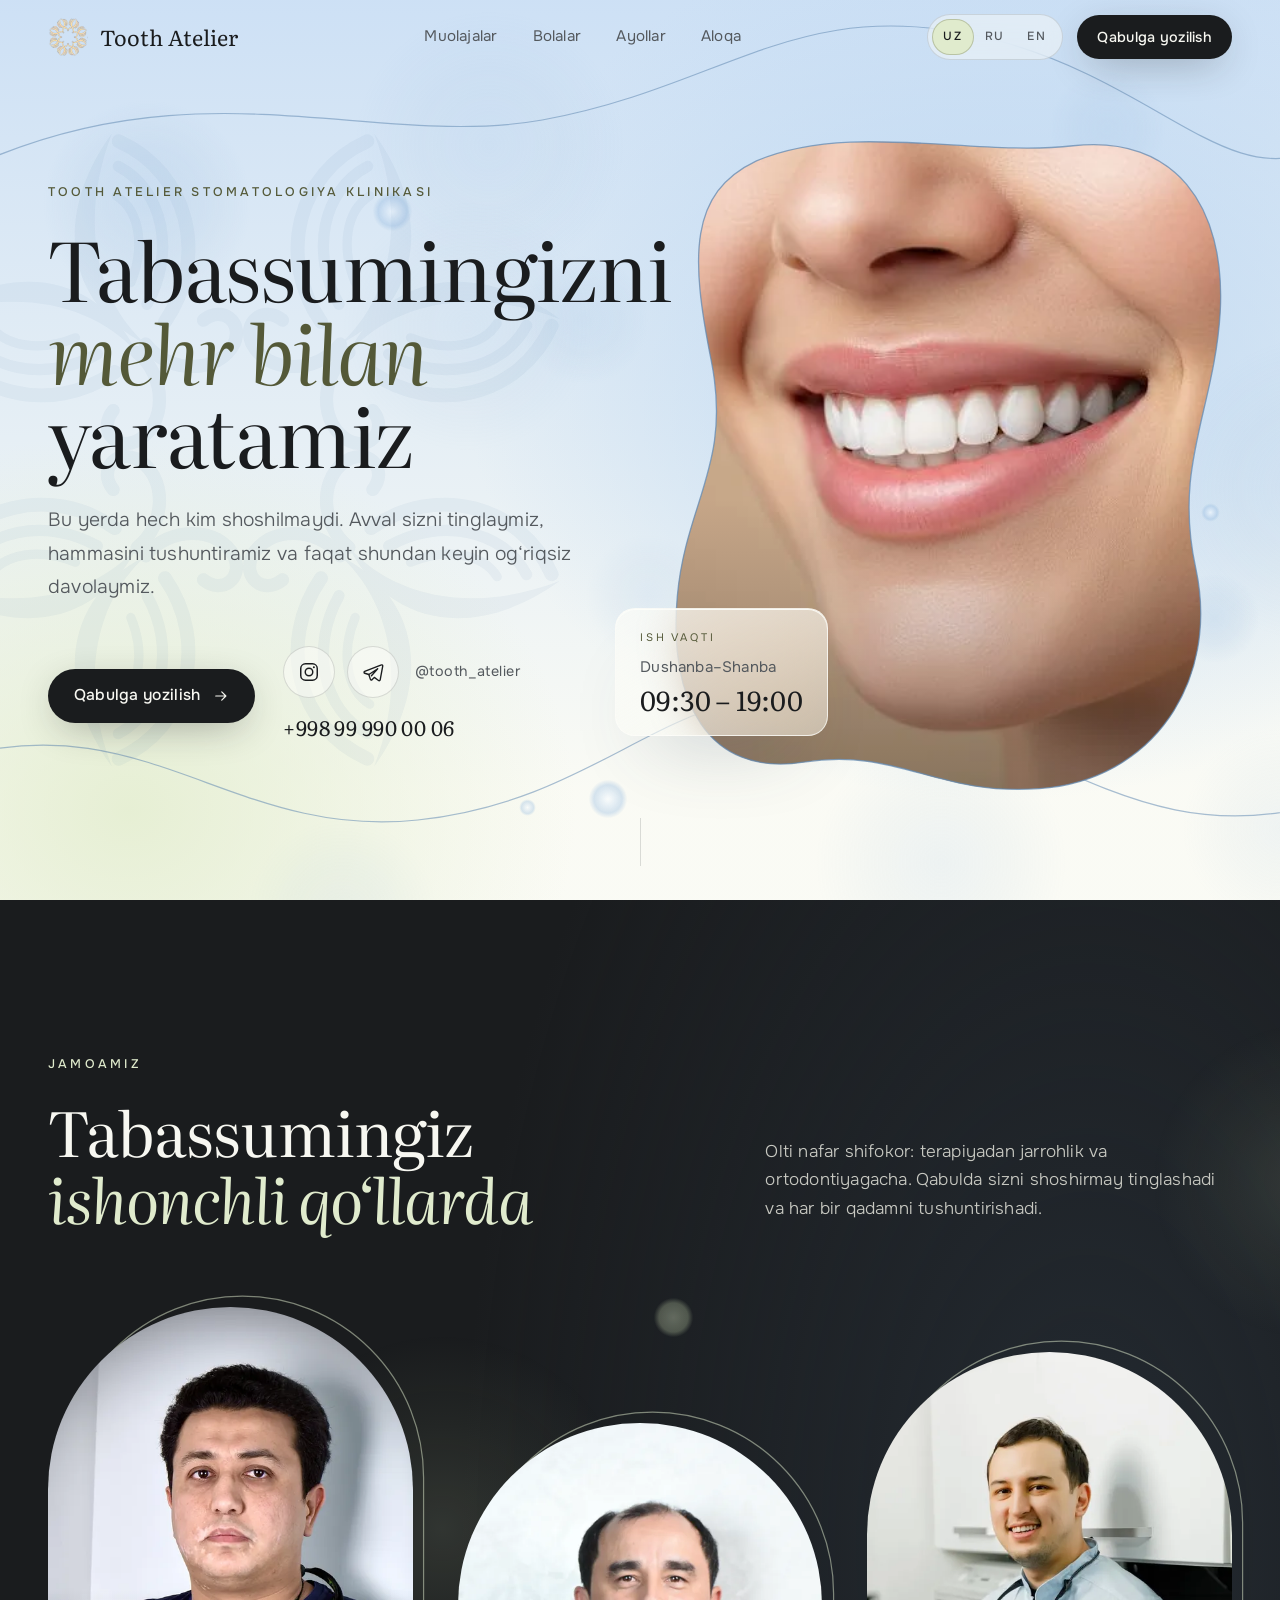
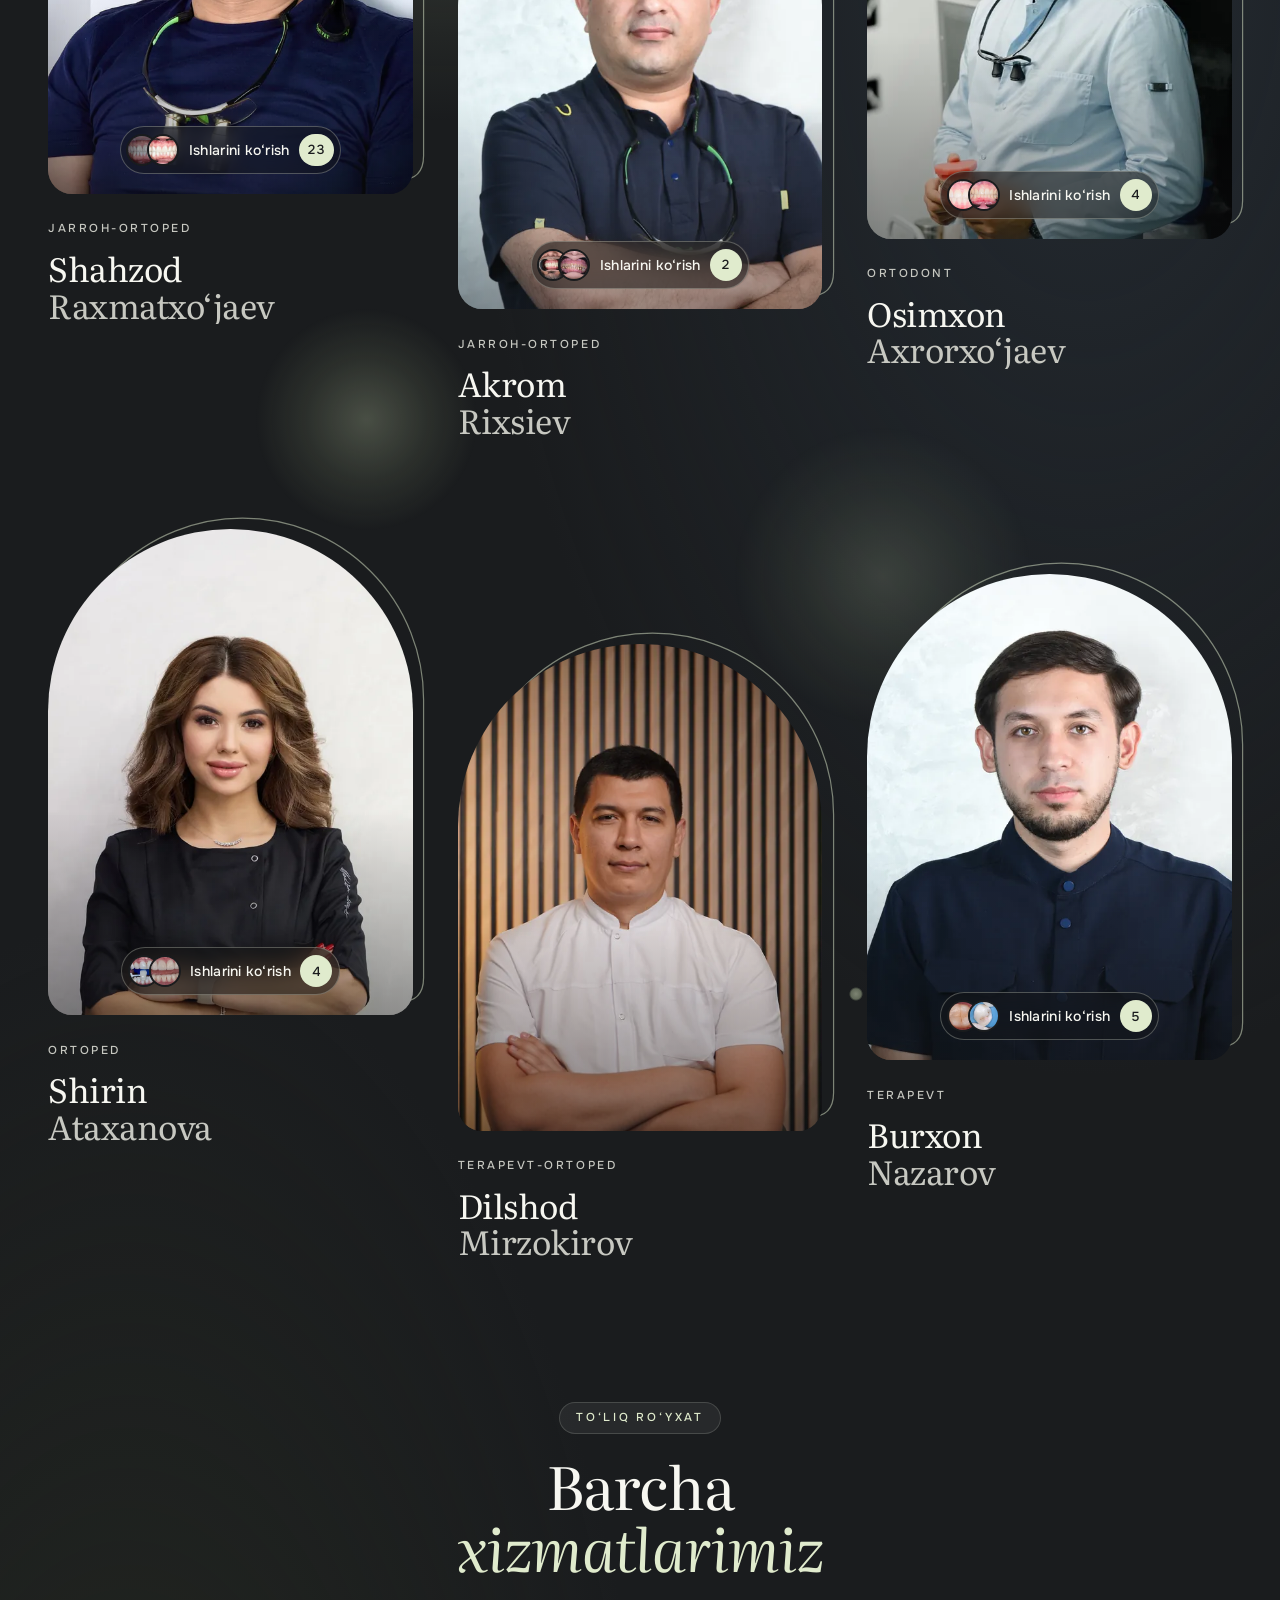
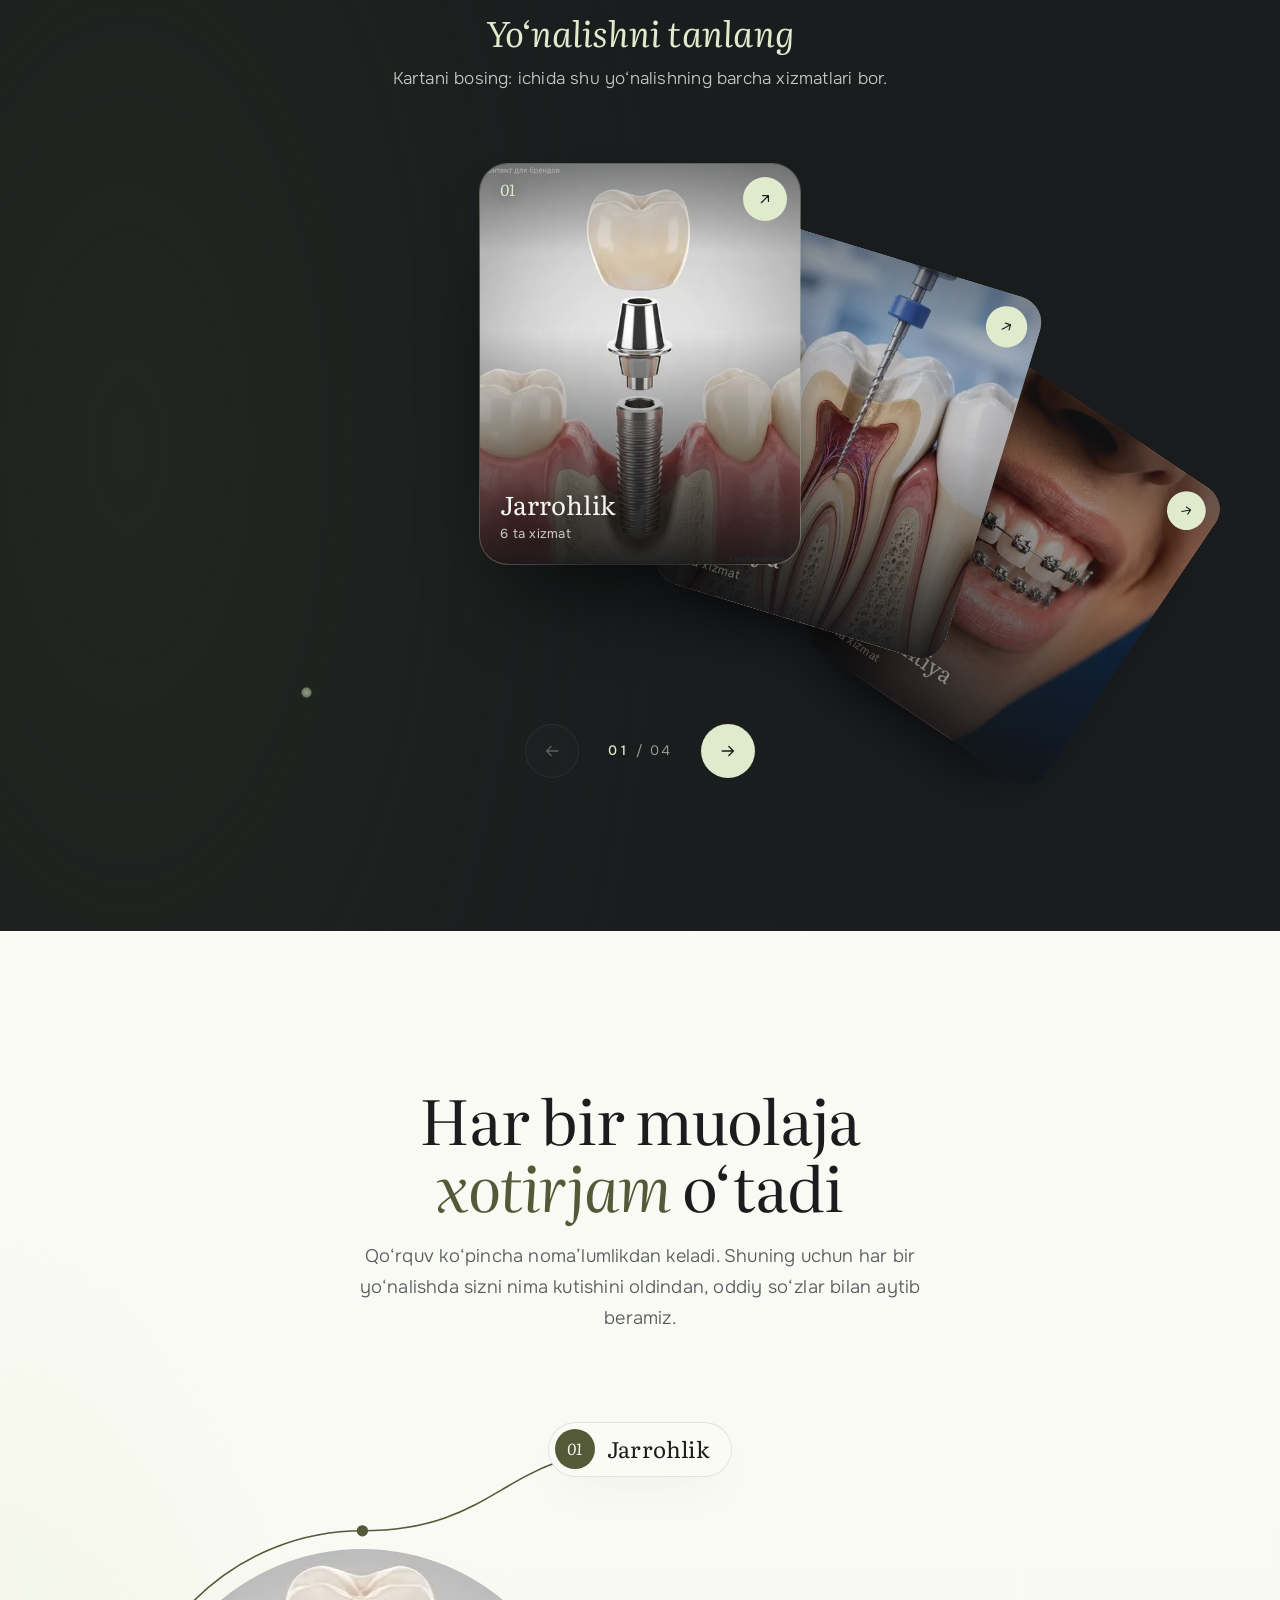
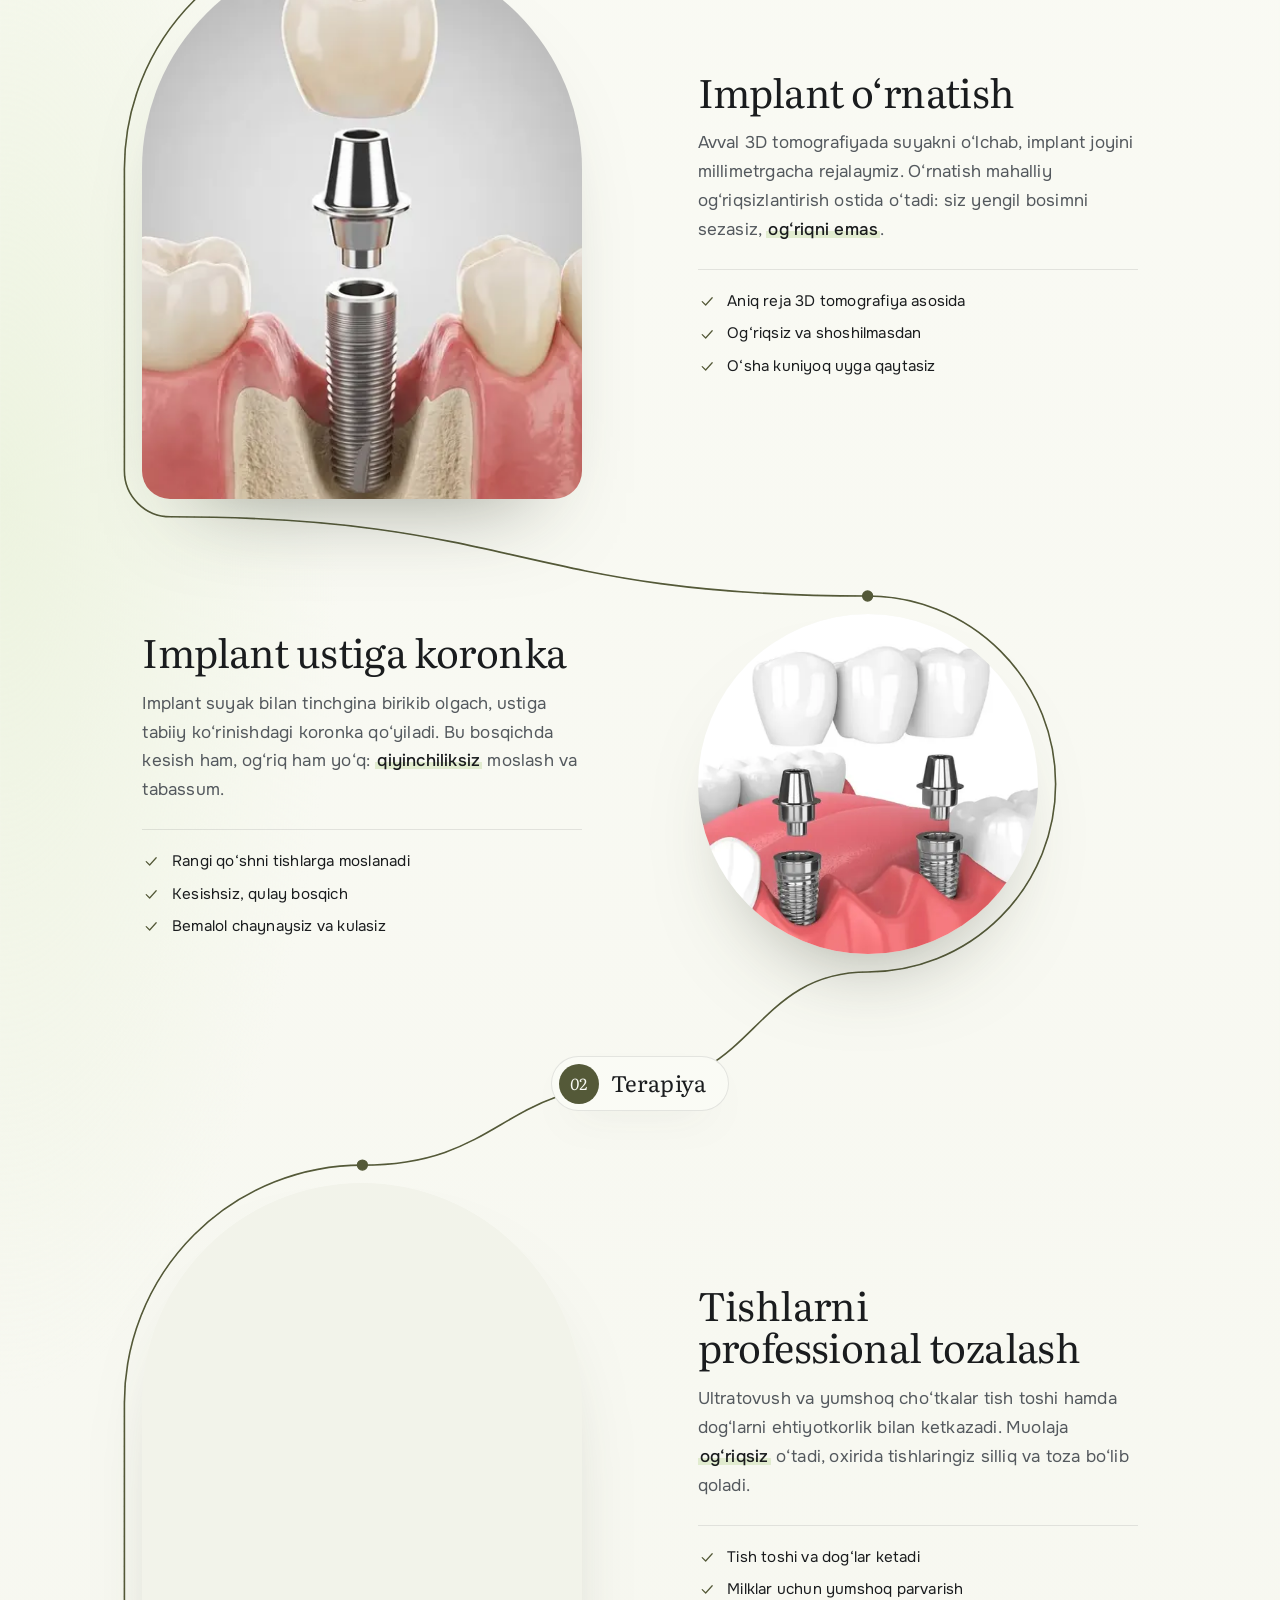
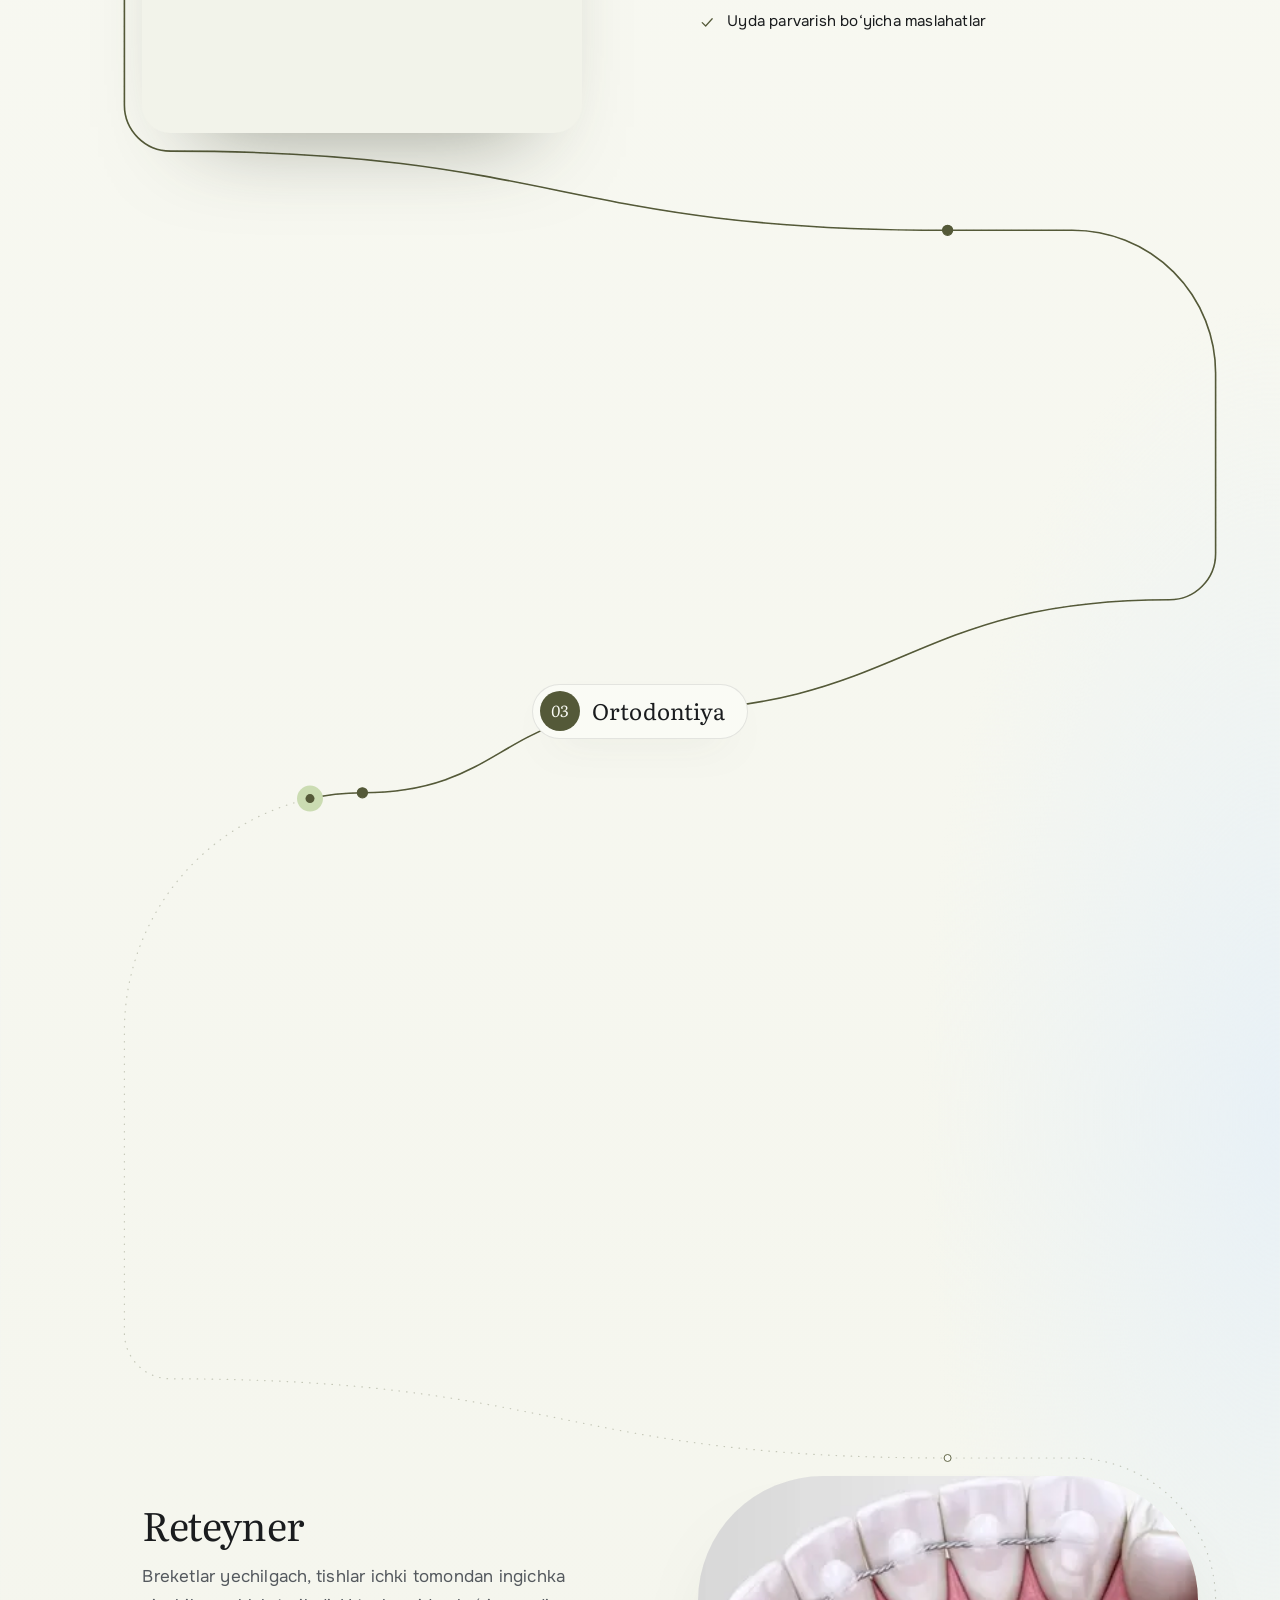
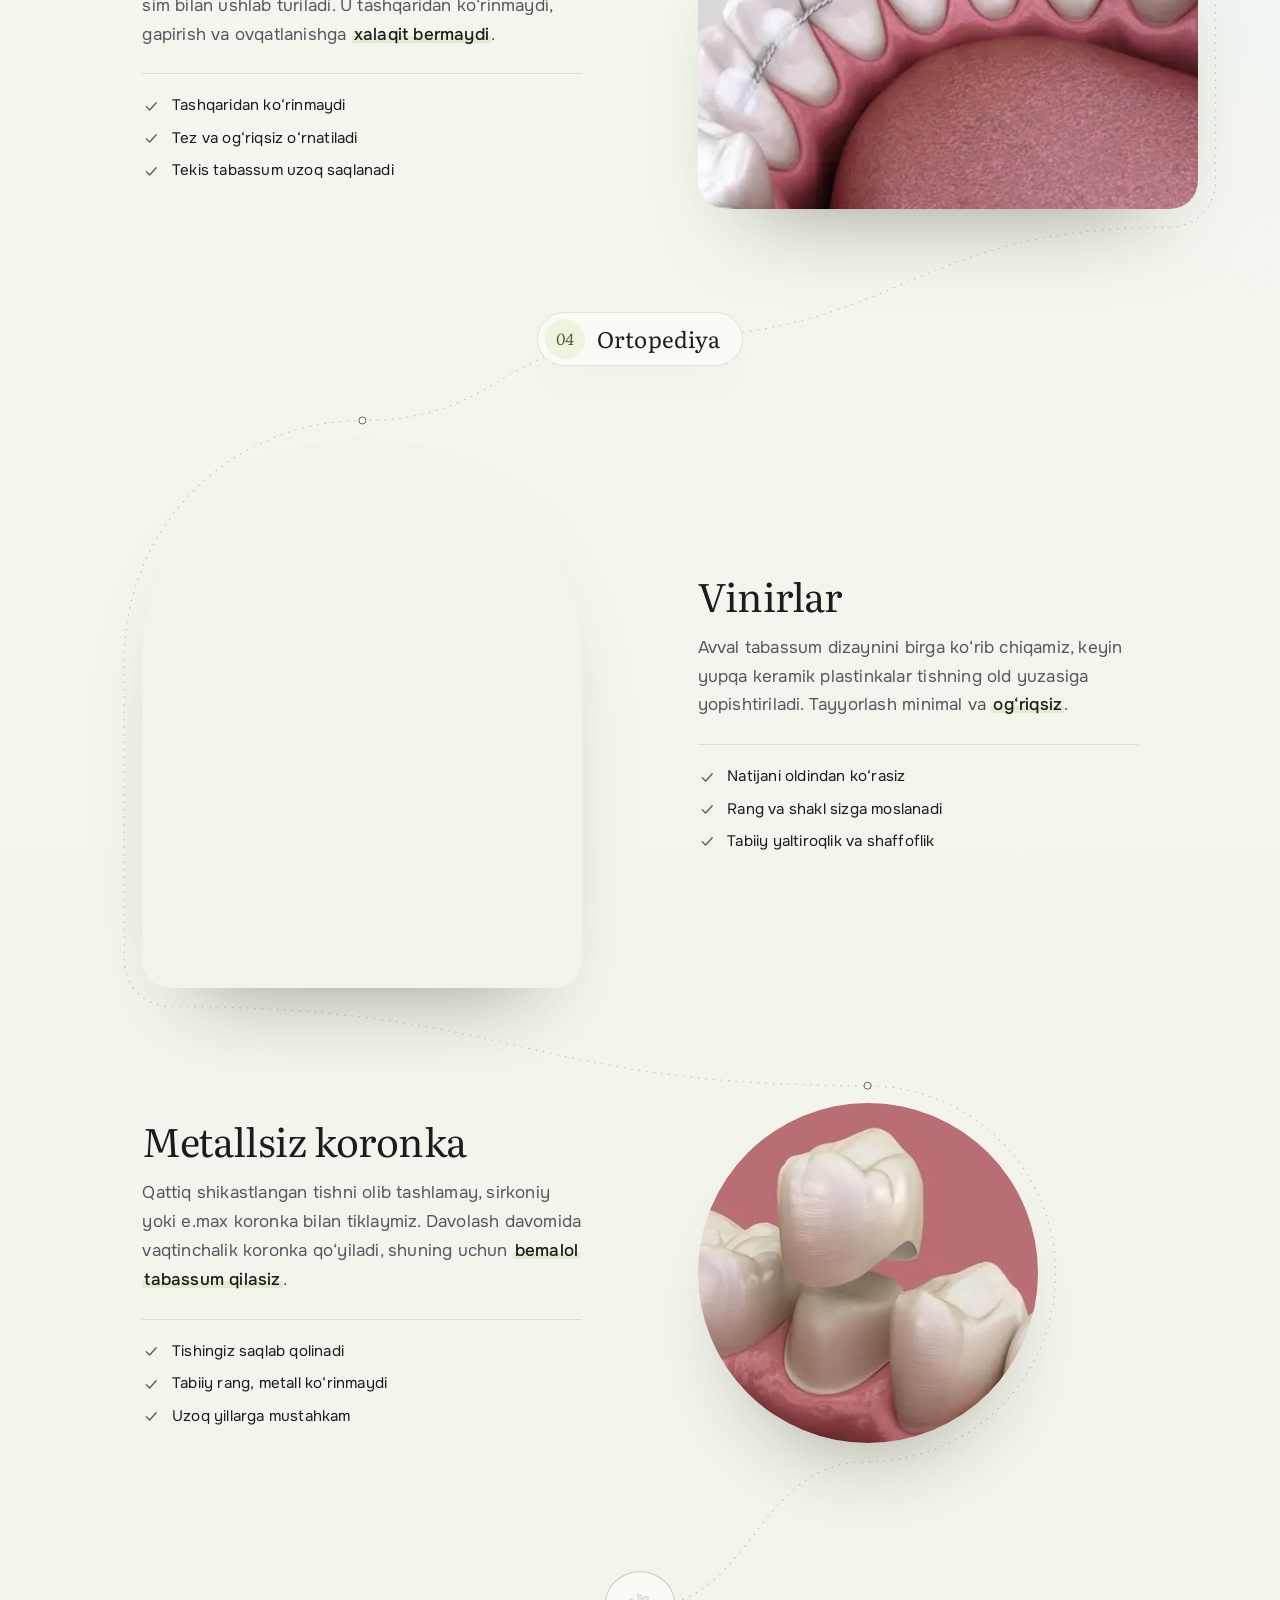
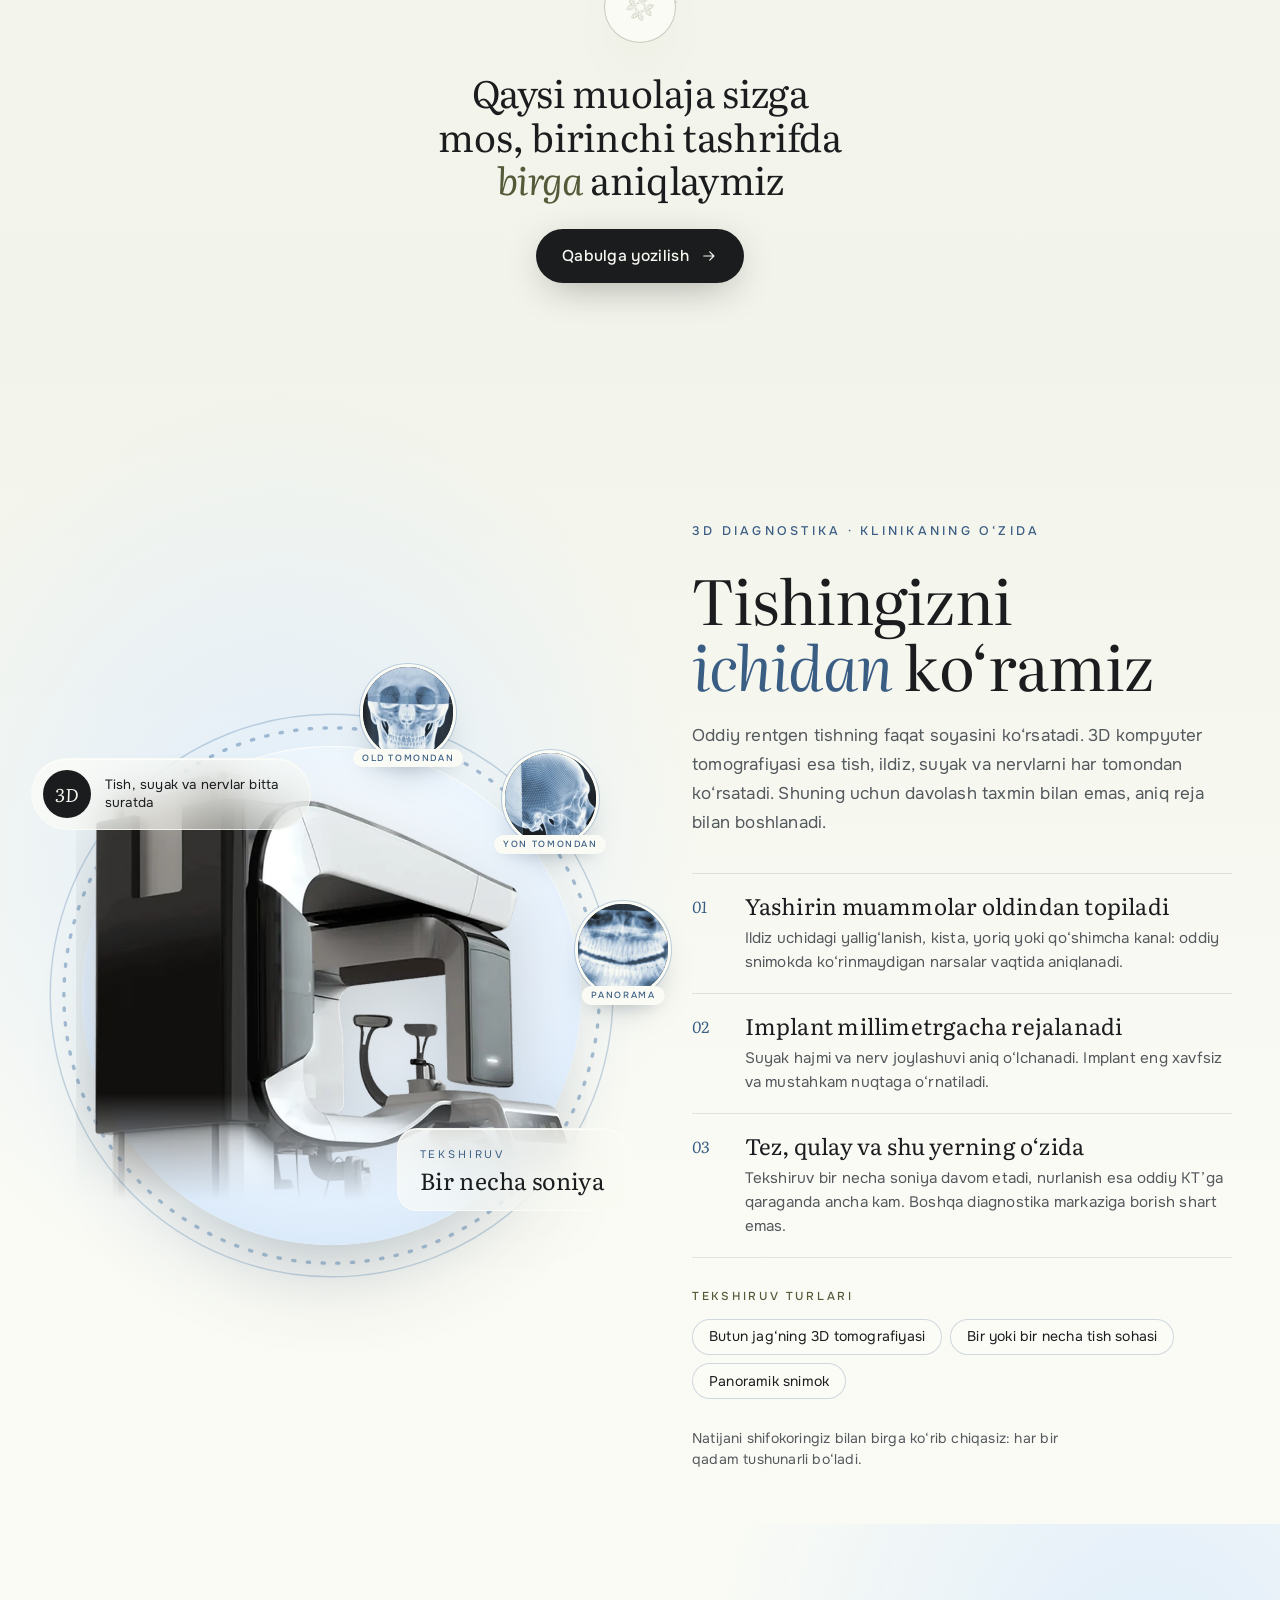
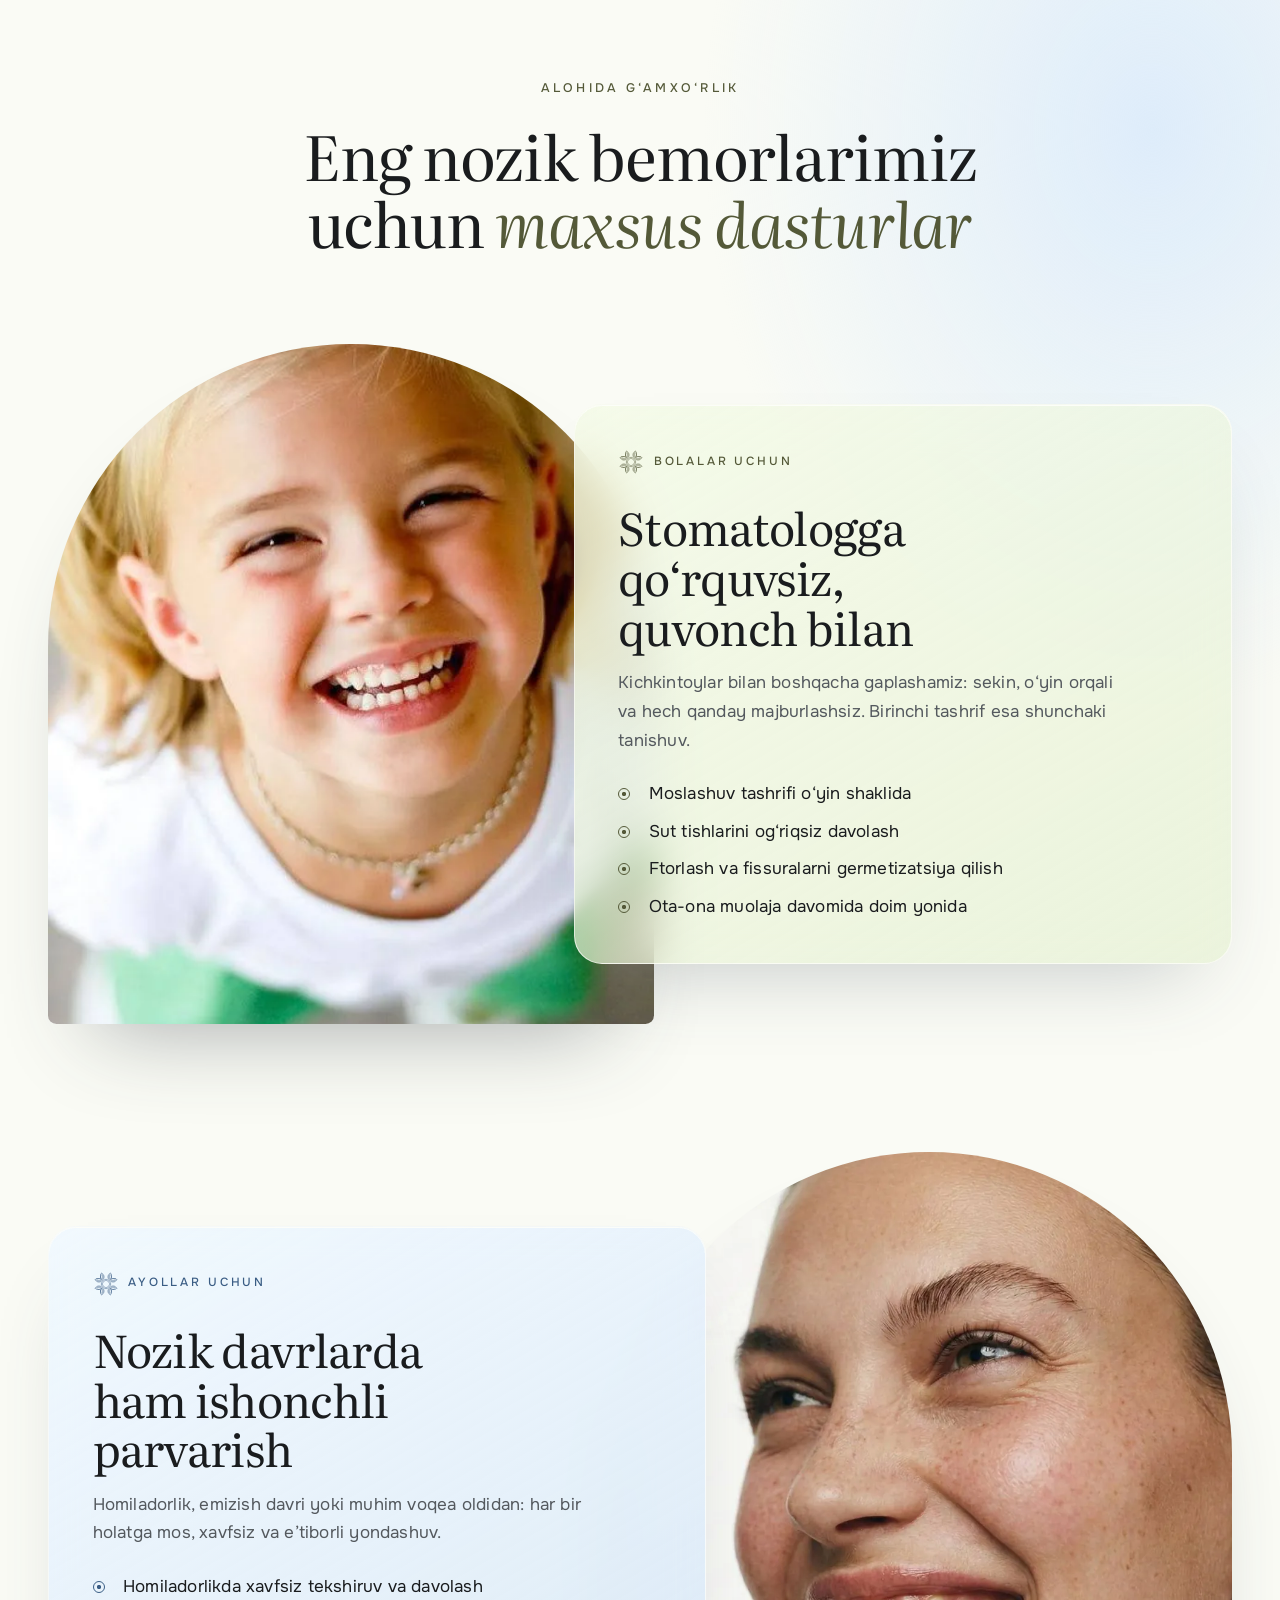
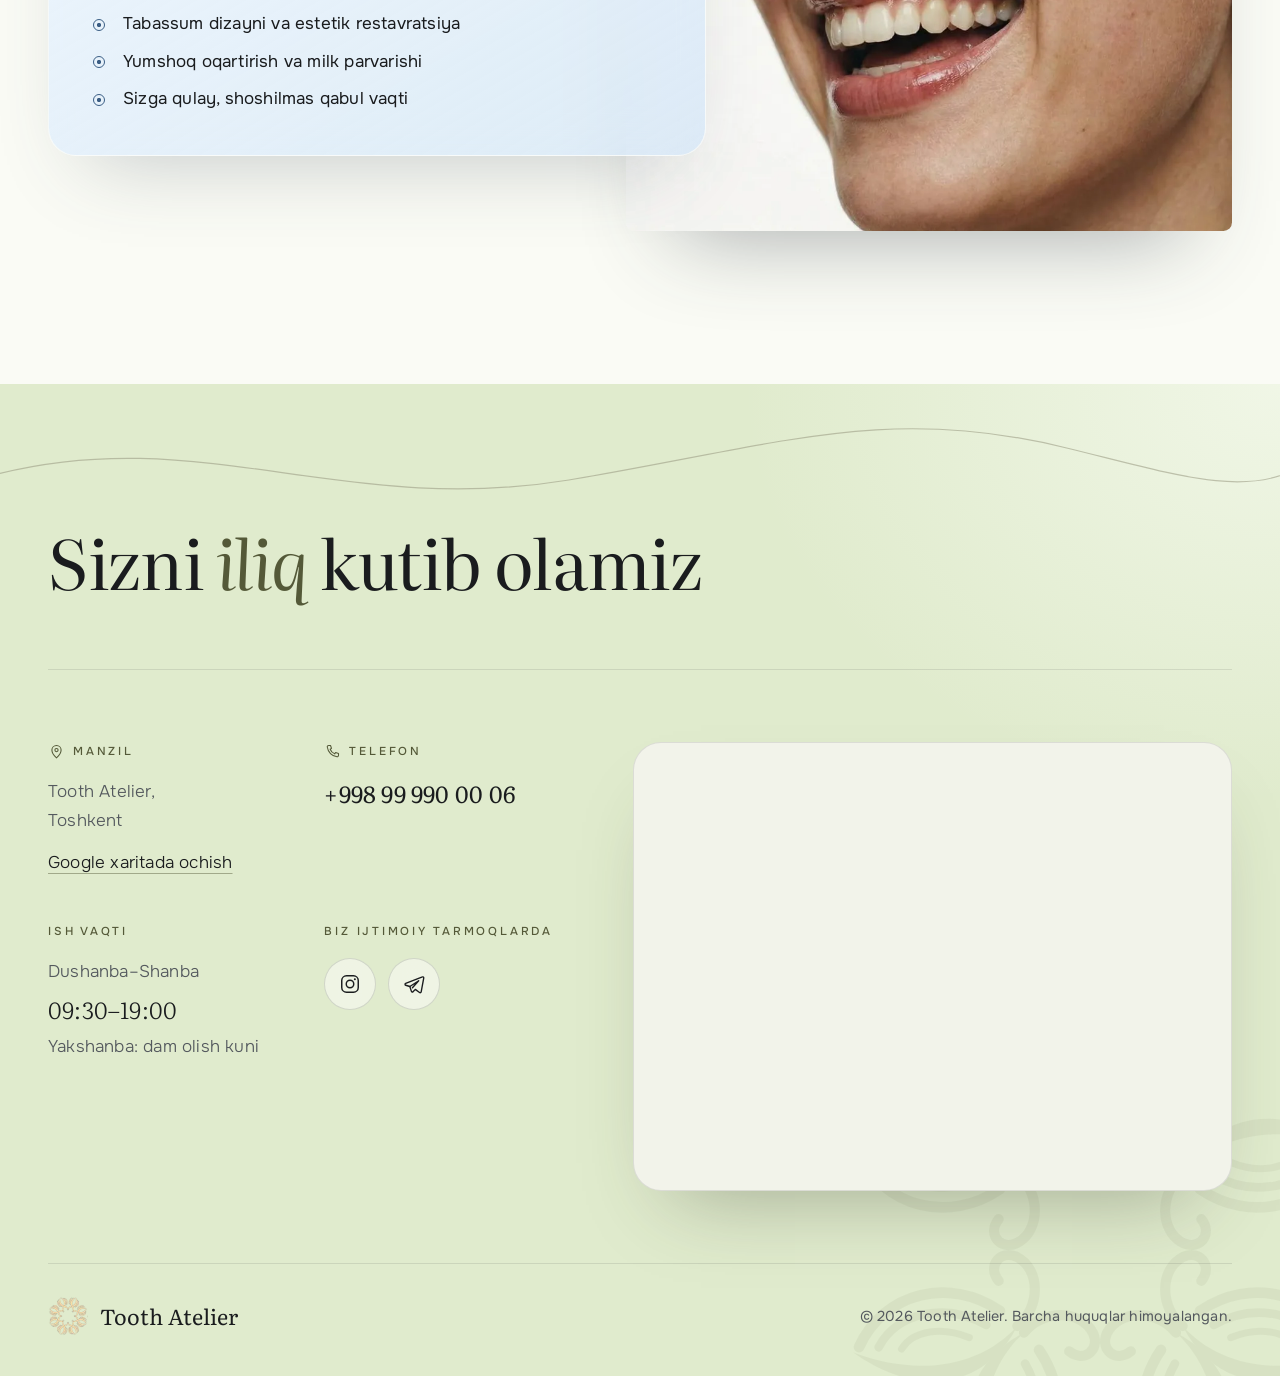
==== index.html @ 1614bb09 "Add eight new cases to Dr. Shirin's works gallery Adds duo (two portraits side by side) and six (3x2" ====
<!doctype html>
<html lang="uz">
<head>
  <meta charset="utf-8">
  <meta name="viewport" content="width=device-width, initial-scale=1">
  <title>Tooth Atelier — Toshkentdagi stomatologiya klinikasi</title>
  <meta name="description" content="Tooth Atelier — Toshkentdagi stomatologiya klinikasi. Implantatsiya, breketlar, vinirlar, koronkalar, tish davolash va 3D tomografiya. Og‘riqsiz, shoshilmasdan. Tel: +998 99 990 00 06.">
  <meta name="robots" content="index, follow, max-image-preview:large">
  <meta name="theme-color" content="#d9e3ee">
  <meta name="format-detection" content="telephone=no">
  <!-- Domen o'zgarsa: shu yerdagi, robots.txt va sitemap.xml dagi manzillarni yangilang -->
  <link rel="alternate" hreflang="uz" href="https://tooth-atelier3.vercel.app/">
  <link rel="alternate" hreflang="ru" href="https://tooth-atelier3.vercel.app/?lang=ru">
  <link rel="alternate" hreflang="en" href="https://tooth-atelier3.vercel.app/?lang=en">
  <link rel="alternate" hreflang="x-default" href="https://tooth-atelier3.vercel.app/">
  <!-- canonical i18n.js tomonidan tanlangan tilga qarab qo'yiladi -->

  <meta property="og:type" content="website">
  <meta property="og:site_name" content="Tooth Atelier">
  <meta property="og:url" content="https://tooth-atelier3.vercel.app/">
  <meta property="og:title" content="Tooth Atelier — Toshkentdagi stomatologiya klinikasi">
  <meta property="og:description" content="Implantatsiya, breketlar, vinirlar va 3D tomografiya. Tabassumingizni mehr bilan yaratamiz.">
  <meta property="og:image" content="https://tooth-atelier3.vercel.app/img/og-image.jpg">
  <meta property="og:image:width" content="1200">
  <meta property="og:image:height" content="630">
  <meta property="og:image:alt" content="Tooth Atelier stomatologiya klinikasi, Toshkent">
  <meta property="og:locale" content="uz_UZ">
  <meta property="og:locale:alternate" content="ru_RU">
  <meta property="og:locale:alternate" content="en_US">
  <meta name="twitter:card" content="summary_large_image">
  <meta name="twitter:title" content="Tooth Atelier — Toshkentdagi stomatologiya klinikasi">
  <meta name="twitter:description" content="Implantatsiya, breketlar, vinirlar va 3D tomografiya. Tabassumingizni mehr bilan yaratamiz.">
  <meta name="twitter:image" content="https://tooth-atelier3.vercel.app/img/og-image.jpg">

  <link rel="icon" href="favicon.ico?v=2" sizes="any">
  <link rel="icon" type="image/png" href="favicon.png?v=2">
  <link rel="apple-touch-icon" href="apple-touch-icon.png?v=2">
  <link rel="manifest" href="site.webmanifest">

  <script type="application/ld+json">
{
  "@context": "https://schema.org",
  "@type": "Dentist",
  "@id": "https://tooth-atelier3.vercel.app/#clinic",
  "name": "Tooth Atelier",
  "alternateName": [
    "Dental Clinic Tooth Atelier",
    "Tooth Atelier stomatologiya klinikasi",
    "Стоматологическая клиника Tooth Atelier"
  ],
  "url": "https://tooth-atelier3.vercel.app/",
  "logo": "https://tooth-atelier3.vercel.app/favicon.png",
  "image": "https://tooth-atelier3.vercel.app/img/og-image.jpg",
  "description": "Toshkentdagi stomatologiya klinikasi: implantatsiya, breketlar, vinirlar, koronkalar, tish davolash, 3D tomografiya, bolalar va ayollar uchun maxsus dasturlar.",
  "telephone": "+998999900006",
  "address": {
    "@type": "PostalAddress",
    "addressLocality": "Tashkent",
    "addressCountry": "UZ"
  },
  "geo": {
    "@type": "GeoCoordinates",
    "latitude": 41.33012,
    "longitude": 69.26394
  },
  "hasMap": "https://maps.google.com/?cid=2741923442792045531",
  "openingHoursSpecification": [
    {
      "@type": "OpeningHoursSpecification",
      "dayOfWeek": [
        "Monday",
        "Tuesday",
        "Wednesday",
        "Thursday",
        "Friday",
        "Saturday"
      ],
      "opens": "09:30",
      "closes": "19:00"
    }
  ],
  "sameAs": [
    "https://www.instagram.com/tooth_atelier/",
    "https://t.me/tooth_atelier"
  ],
  "availableLanguage": [
    "uz",
    "ru",
    "en"
  ],
  "medicalSpecialty": [
    "Dentistry",
    "Orthodontics",
    "Prosthodontics",
    "OralSurgery"
  ],
  "employee": [
    {
      "@type": "Person",
      "name": "Burxon Nazarov",
      "jobTitle": "Terapevt"
    },
    {
      "@type": "Person",
      "name": "Akrom Rixsiev",
      "jobTitle": "Jarroh-ortoped"
    },
    {
      "@type": "Person",
      "name": "Shahzod Raxmatxo‘jaev",
      "jobTitle": "Jarroh-ortoped"
    },
    {
      "@type": "Person",
      "name": "Osimxon Axrorxo‘jaev",
      "jobTitle": "Ortodont"
    },
    {
      "@type": "Person",
      "name": "Shirin Ataxanova",
      "jobTitle": "Ortoped"
    },
    {
      "@type": "Person",
      "name": "Dilshod Mirzokirov",
      "jobTitle": "Terapevt-ortoped"
    }
  ]
}
  </script>

  <link rel="preload" as="image" href="img/hero-smile.webp" type="image/webp" fetchpriority="high">
  <link rel="preconnect" href="https://fonts.googleapis.com">
  <link rel="preconnect" href="https://fonts.gstatic.com" crossorigin>
  <link rel="preconnect" href="https://api.fontshare.com">
  <link rel="preconnect" href="https://cdn.fontshare.com" crossorigin>
  <link rel="dns-prefetch" href="https://images.unsplash.com">
  <!-- Shriftlar: Gambetta (sarlavhalar) va Switzer (matn) Fontshare'dan. Ularda kirill harflari yo'q,
       shuning uchun rus tilida brauzer shunga yaqin Literata va Onest'ni oladi.
       Sahifa chizilishini to'xtatmasligi uchun asinxron yuklanadi -->
  <link rel="preload" as="style" href="https://api.fontshare.com/v2/css?f[]=gambetta@400,401,500&amp;display=swap" onload="this.onload=null;this.rel='stylesheet'">
  <link rel="preload" as="style" href="https://api.fontshare.com/v2/css?f[]=switzer@300,400,500&amp;display=swap" onload="this.onload=null;this.rel='stylesheet'">
  <link rel="preload" as="style" href="https://fonts.googleapis.com/css2?family=Literata:ital,opsz,wght@0,7..72,400;1,7..72,400&amp;family=Onest:wght@300..500&amp;display=swap" onload="this.onload=null;this.rel='stylesheet'">
  <noscript>
    <link rel="stylesheet" href="https://api.fontshare.com/v2/css?f[]=gambetta@400,401,500&amp;display=swap">
    <link rel="stylesheet" href="https://api.fontshare.com/v2/css?f[]=switzer@300,400,500&amp;display=swap">
    <link rel="stylesheet" href="https://fonts.googleapis.com/css2?family=Literata:ital,opsz,wght@0,7..72,400;1,7..72,400&amp;family=Onest:wght@300..500&amp;display=swap">
  </noscript>
  <!-- ?v=... : fayllar yangilanganda brauzer eski nusxani ko'rsatmasligi uchun raqamni oshiring -->
  <link rel="stylesheet" href="styles.css?v=32">
  <script>document.documentElement.classList.add('js')</script>
</head>
<body>

  <!-- SVG sprite: logo rozetkasi va ikonkalar -->
  <svg width="0" height="0" style="position:absolute" aria-hidden="true" focusable="false">
    <defs>
      <!-- Bitta gulbarg: tepaga qaragan, logodagi tilla ornamentdan olingan -->
      <g id="petal">
        <path d="M0 -104 C -26 -88 -33 -62 -15 -41 C -24 -60 -19 -84 0 -104 Z" fill="currentColor"/>
        <g fill="none" stroke="currentColor" stroke-linecap="round">
          <path d="M-7 -45 C 13 -58 17 -84 1 -101" stroke-width="4.2"/>
          <path d="M-10 -52 C 4 -63 8 -82 -2 -94" stroke-width="3.4"/>
          <path d="M-12 -60 C -4 -68 -1 -79 -6 -86" stroke-width="2.8"/>
          <path d="M-15 -41 C -12 -30 2 -24 10 -31 C 15 -36 11 -43 4 -41" stroke-width="4"/>
        </g>
      </g>
    </defs>
    <symbol id="rosette" viewBox="-112 -112 224 224">
      <use href="#petal" transform="rotate(-22.5)"/>
      <use href="#petal" transform="rotate(22.5) scale(-1 1)"/>
      <use href="#petal" transform="rotate(67.5)"/>
      <use href="#petal" transform="rotate(112.5) scale(-1 1)"/>
      <use href="#petal" transform="rotate(157.5)"/>
      <use href="#petal" transform="rotate(202.5) scale(-1 1)"/>
      <use href="#petal" transform="rotate(247.5)"/>
      <use href="#petal" transform="rotate(292.5) scale(-1 1)"/>
    </symbol>
    <symbol id="i-instagram" viewBox="0 0 24 24">
      <rect x="3" y="3" width="18" height="18" rx="5.2" fill="none" stroke="currentColor" stroke-width="1.6"/>
      <circle cx="12" cy="12" r="4.1" fill="none" stroke="currentColor" stroke-width="1.6"/>
      <circle cx="17.3" cy="6.7" r="1.1" fill="currentColor"/>
    </symbol>
    <symbol id="i-telegram" viewBox="0 0 24 24">
      <path d="M21.2 4.3 2.9 11.4c-.9.35-.85 1.65.07 1.93l4.5 1.37 1.7 5.36c.24.76 1.2.98 1.75.4l2.5-2.6 4.6 3.4c.66.5 1.62.13 1.8-.68L22.6 5.6c.2-.93-.58-1.66-1.4-1.3Z" fill="none" stroke="currentColor" stroke-width="1.5" stroke-linejoin="round"/>
      <path d="m7.5 14.7 9.6-6.3-6.8 7.6" fill="none" stroke="currentColor" stroke-width="1.5" stroke-linejoin="round" stroke-linecap="round"/>
    </symbol>
    <symbol id="i-phone" viewBox="0 0 24 24">
      <path d="M6.6 3.5h2.6l1.4 4.1-1.9 1.3a11 11 0 0 0 6.4 6.4l1.3-1.9 4.1 1.4v2.6a2 2 0 0 1-2.2 2A16 16 0 0 1 4.6 5.7a2 2 0 0 1 2-2.2Z" fill="none" stroke="currentColor" stroke-width="1.5" stroke-linejoin="round"/>
    </symbol>
    <symbol id="i-pin" viewBox="0 0 24 24">
      <path d="M12 21s-6.5-5.6-6.5-11a6.5 6.5 0 0 1 13 0c0 5.4-6.5 11-6.5 11Z" fill="none" stroke="currentColor" stroke-width="1.5" stroke-linejoin="round"/>
      <circle cx="12" cy="10" r="2.3" fill="none" stroke="currentColor" stroke-width="1.5"/>
    </symbol>
    <symbol id="i-arrow" viewBox="0 0 24 24">
      <path d="M5 12h13M13 6.5 18.5 12 13 17.5" fill="none" stroke="currentColor" stroke-width="1.6" stroke-linecap="round" stroke-linejoin="round"/>
    </symbol>
    <symbol id="i-close" viewBox="0 0 24 24">
      <path d="M6.5 6.5l11 11M17.5 6.5l-11 11" fill="none" stroke="currentColor" stroke-width="1.6" stroke-linecap="round"/>
    </symbol>
    <symbol id="i-check" viewBox="0 0 24 24">
      <path d="M5.5 12.5 10 17l8.5-9.5" fill="none" stroke="currentColor" stroke-width="1.6" stroke-linecap="round" stroke-linejoin="round"/>
    </symbol>
  </svg>

  <a class="skip" href="#asosiy" data-i18n="skip">Asosiy qismga o‘tish</a>

  <!-- ============ NAV ============ -->
  <header class="nav" id="nav">
    <div class="nav__inner">
      <a class="brand" href="#top" aria-label="Tooth Atelier, bosh sahifa" data-i18n-attr="aria-label:brand.home">
        <img class="brand__mark" src="img/logo-mark.webp" alt="" width="40" height="40">
        <span class="brand__text">
          <span class="brand__name">Tooth Atelier</span>
        </span>
      </a>
      <nav class="nav__links" aria-label="Asosiy menyu" data-i18n-attr="aria-label:nav.aria">
        <a href="#muolajalar" data-i18n="nav.treat">Muolajalar</a>
        <a href="#bolalar" data-i18n="nav.kids">Bolalar</a>
        <a href="#ayollar" data-i18n="nav.women">Ayollar</a>
        <a href="#aloqa" data-i18n="nav.contact">Aloqa</a>
      </nav>
      <div class="nav__actions">
        <div class="lang" role="group" aria-label="Tilni tanlang" data-i18n-attr="aria-label:lang.label" data-lang-switch>
          <button type="button" data-lang="uz" aria-pressed="true" lang="uz" aria-label="UZ, O‘zbekcha">UZ</button>
          <button type="button" data-lang="ru" aria-pressed="false" lang="ru" aria-label="RU, Русский">RU</button>
          <button type="button" data-lang="en" aria-pressed="false" lang="en" aria-label="EN, English">EN</button>
        </div>
        <a class="btn btn--primary btn--sm" href="https://t.me/tooth_atelier" target="_blank" rel="noopener" data-i18n="cta.book">Qabulga yozilish</a>
      </div>
    </div>
  </header>
  <div class="nav-sentinel" aria-hidden="true"></div>

  <main id="asosiy">

    <!-- ============ HERO ============ -->
    <section class="hero" id="top" aria-labelledby="hero-title">
      <div class="bokeh" data-bokeh="18" aria-hidden="true"></div>

      <svg class="hero__lines" viewBox="0 0 1440 900" preserveAspectRatio="none" aria-hidden="true">
        <path class="draw" pathLength="1" d="M-40 170 C 220 60 420 150 610 120 C 820 86 900 -10 1120 40 C 1300 82 1380 190 1480 150"/>
        <path class="draw draw--late" pathLength="1" d="M-60 760 C 160 700 260 840 470 820 C 700 798 760 660 980 700 C 1180 736 1290 860 1500 800"/>
      </svg>

      <svg class="hero__watermark" aria-hidden="true"><use href="#rosette"/></svg>

      <div class="hero__inner container">
        <div class="hero__copy">
          <p class="eyebrow load" style="--d:0" data-i18n="hero.eyebrow">Tooth Atelier stomatologiya klinikasi</p>
          <h1 class="hero__title load" id="hero-title" style="--d:1" data-i18n="hero.title">Tabassumingizni <em>mehr bilan</em> yaratamiz</h1>
          <p class="hero__lead load" style="--d:2" data-i18n="hero.lead">Bu yerda hech kim shoshilmaydi. Avval sizni tinglaymiz, hammasini tushuntiramiz va faqat shundan keyin og‘riqsiz davolaymiz.</p>
          <div class="hero__actions load" style="--d:3">
            <a class="btn btn--primary" href="https://t.me/tooth_atelier" target="_blank" rel="noopener">
              <span data-i18n="cta.book">Qabulga yozilish</span>
              <svg class="btn__icon" aria-hidden="true"><use href="#i-arrow"/></svg>
            </a>
            <div class="hero__contact">
              <div class="socials">
                <a class="social" href="https://www.instagram.com/tooth_atelier/" target="_blank" rel="noopener" aria-label="Instagram sahifamiz" data-i18n-attr="aria-label:social.ig">
                  <svg aria-hidden="true"><use href="#i-instagram"/></svg>
                </a>
                <a class="social" href="https://t.me/tooth_atelier" target="_blank" rel="noopener" aria-label="Telegram kanalimiz" data-i18n-attr="aria-label:social.tg">
                  <svg aria-hidden="true"><use href="#i-telegram"/></svg>
                </a>
                <a class="socials__handle" href="https://www.instagram.com/tooth_atelier/" target="_blank" rel="noopener">@tooth_atelier</a>
              </div>
              <a class="hero__phone" href="tel:+998999900006">+998 99 990 00 06</a>
            </div>
          </div>
        </div>

        <figure class="hero__visual load load--photo" style="--d:1">
          <svg class="hero__photo" viewBox="0 0 600 720" role="img" aria-labelledby="hero-photo-alt">
            <title id="hero-photo-alt" data-i18n="hero.photoAlt">Yaqin plandagi samimiy tabassum: oppoq, tekis tishlar va pushti lablar</title>
            <defs>
              <clipPath id="heroClip">
                <path d="M96 38C196-4 326 34 432 22c108-12 162 64 156 176-6 104-50 162-26 272 26 120-46 226-166 234-110 8-150-44-250-28C44 692 2 610 12 500c9-100 58-140 36-250C26 140 24 72 96 38Z"/>
              </clipPath>
              <linearGradient id="heroShade" x1="0" y1="0" x2="0" y2="1">
                <stop offset=".55" stop-color="#1c1c1c" stop-opacity="0"/>
                <stop offset="1" stop-color="#1c1c1c" stop-opacity=".35"/>
              </linearGradient>
            </defs>
            <g clip-path="url(#heroClip)">
              <image href="img/hero-smile.webp" width="600" height="720" preserveAspectRatio="xMidYMid slice"/>
              <rect width="600" height="720" fill="url(#heroShade)"/>
            </g>
            <path class="hero__frame" d="M96 38C196-4 326 34 432 22c108-12 162 64 156 176-6 104-50 162-26 272 26 120-46 226-166 234-110 8-150-44-250-28C44 692 2 610 12 500c9-100 58-140 36-250C26 140 24 72 96 38Z"/>
          </svg>

          <div class="glass glass--light hero__hours">
            <span class="hero__hours-label" data-i18n="hours.label">Ish vaqti</span>
            <span class="hero__hours-value" data-i18n="hours.days">Dushanba–Shanba</span>
            <span class="hero__hours-time">09:30 – 19:00</span>
          </div>
        </figure>
      </div>

      <a class="scroll-cue" href="#muolajalar" aria-label="Pastga, muolajalar bo‘limiga" data-i18n-attr="aria-label:scroll.aria">
        <span class="scroll-cue__line"></span>
      </a>
    </section>

    <!-- ============ MUOLAJALAR ============ -->
    <section class="treat" id="muolajalar">
      <div class="bokeh bokeh--soft" data-bokeh="12" aria-hidden="true"></div>
      <div class="container">
        <!-- ============ SHIFOKORLAR ============ -->
        <div class="team" id="shifokorlar">
          <header class="section-head">
            <div>
              <p class="eyebrow" data-reveal data-i18n="team.eyebrow">Jamoamiz</p>
              <h2 class="h2" id="team-title" data-reveal style="--i:1" data-i18n="team.title">Tabassumingiz <em>ishonchli qo‘llarda</em></h2>
            </div>
            <p class="section-head__lead" data-reveal style="--i:2" data-i18n="team.lead">Olti nafar shifokor: terapiyadan jarrohlik va ortodontiyagacha. Qabulda sizni shoshirmay tinglashadi va har bir qadamni tushuntirishadi.</p>
          </header>

          <!-- Har bir portret: arka oynasi pastdan ochiladi, ramka chiziladi, ism qatorma-qator ko'tariladi -->
          <ol class="team__list" role="list" data-team>
            <li class="doc" style="--i:0">
              <figure class="doc__card" data-inview>
                <div class="doc__frame">
                  <svg class="doc__outline" viewBox="0 0 300 400" preserveAspectRatio="none" aria-hidden="true"><path pathLength="1" d="M1 150A149 149 0 0 1 299 150V379Q299 399 279 399H21Q1 399 1 379Z"/></svg>
                  <div class="doc__photo">
                    <img src="img/doctors/shahzod-raxmatxojaev-900.webp" srcset="img/doctors/shahzod-raxmatxojaev-560.webp 560w, img/doctors/shahzod-raxmatxojaev-900.webp 900w" sizes="(max-width: 760px) min(74vw, 330px), (max-width: 1300px) 30vw, 380px" width="900" height="1200" loading="lazy" decoding="async" alt="">
                  </div>
                  <svg class="doc__rosette" aria-hidden="true"><use href="#rosette"/></svg>
                  <button class="doc__works" type="button" data-works-open="shahzod" aria-haspopup="dialog" aria-describedby="doc-n-3">
                    <span class="doc__works-thumbs" aria-hidden="true"><img src="img/works/shahzod-1-thumb.webp" width="96" height="96" loading="lazy" decoding="async" alt=""><img src="img/works/shahzod-3-thumb.webp" width="96" height="96" loading="lazy" decoding="async" alt=""></span>
                    <span data-i18n="works.btn">Ishlarini ko‘rish</span>
                    <span class="doc__works-count" aria-hidden="true">23</span>
                  </button>
                </div>
                <figcaption class="doc__caption">
                  <p class="doc__meta"><span class="doc__role" data-i18n="doc.3.role">Jarroh-ortoped</span></p>
                  <h3 class="doc__name" id="doc-n-3">
                    <span class="doc__line"><span data-i18n="doc.3.first">Shahzod</span></span>
                    <span class="doc__line"><span data-i18n="doc.3.last">Raxmatxo‘jaev</span></span>
                  </h3>
                </figcaption>
              </figure>
            </li>
            <li class="doc" style="--i:1">
              <figure class="doc__card" data-inview>
                <div class="doc__frame">
                  <svg class="doc__outline" viewBox="0 0 300 400" preserveAspectRatio="none" aria-hidden="true"><path pathLength="1" d="M1 150A149 149 0 0 1 299 150V379Q299 399 279 399H21Q1 399 1 379Z"/></svg>
                  <div class="doc__photo">
                    <img src="img/doctors/akrom-rixsiev-900.webp" srcset="img/doctors/akrom-rixsiev-560.webp 560w, img/doctors/akrom-rixsiev-900.webp 900w" sizes="(max-width: 760px) min(74vw, 330px), (max-width: 1300px) 30vw, 380px" width="900" height="1200" loading="lazy" decoding="async" alt="">
                  </div>
                  <svg class="doc__rosette" aria-hidden="true"><use href="#rosette"/></svg>
                  <button class="doc__works" type="button" data-works-open="akrom" aria-haspopup="dialog" aria-describedby="doc-n-2">
                    <span class="doc__works-thumbs" aria-hidden="true"><img src="img/works/akrom-1-thumb.webp" width="96" height="96" loading="lazy" decoding="async" alt=""><img src="img/works/akrom-2-thumb.webp" width="96" height="96" loading="lazy" decoding="async" alt=""></span>
                    <span data-i18n="works.btn">Ishlarini ko‘rish</span>
                    <span class="doc__works-count" aria-hidden="true">2</span>
                  </button>
                </div>
                <figcaption class="doc__caption">
                  <p class="doc__meta"><span class="doc__role" data-i18n="doc.2.role">Jarroh-ortoped</span></p>
                  <h3 class="doc__name" id="doc-n-2">
                    <span class="doc__line"><span data-i18n="doc.2.first">Akrom</span></span>
                    <span class="doc__line"><span data-i18n="doc.2.last">Rixsiev</span></span>
                  </h3>
                </figcaption>
              </figure>
            </li>
            <li class="doc" style="--i:2">
              <figure class="doc__card" data-inview>
                <div class="doc__frame">
                  <svg class="doc__outline" viewBox="0 0 300 400" preserveAspectRatio="none" aria-hidden="true"><path pathLength="1" d="M1 150A149 149 0 0 1 299 150V379Q299 399 279 399H21Q1 399 1 379Z"/></svg>
                  <div class="doc__photo">
                    <img src="img/doctors/osimxon-axrorxojaev-900.webp" srcset="img/doctors/osimxon-axrorxojaev-560.webp 560w, img/doctors/osimxon-axrorxojaev-900.webp 900w" sizes="(max-width: 760px) min(74vw, 330px), (max-width: 1300px) 30vw, 380px" width="900" height="1200" loading="lazy" decoding="async" alt="">
                  </div>
                  <svg class="doc__rosette" aria-hidden="true"><use href="#rosette"/></svg>
                  <button class="doc__works" type="button" data-works-open="osimxon" aria-haspopup="dialog" aria-describedby="doc-n-4">
                    <span class="doc__works-thumbs" aria-hidden="true"><img src="img/works/osimxon-2-thumb.webp" width="96" height="96" loading="lazy" decoding="async" alt=""><img src="img/works/osimxon-3-thumb.webp" width="96" height="96" loading="lazy" decoding="async" alt=""></span>
                    <span data-i18n="works.btn">Ishlarini ko‘rish</span>
                    <span class="doc__works-count" aria-hidden="true">4</span>
                  </button>
                </div>
                <figcaption class="doc__caption">
                  <p class="doc__meta"><span class="doc__role" data-i18n="doc.4.role">Ortodont</span></p>
                  <h3 class="doc__name" id="doc-n-4">
                    <span class="doc__line"><span data-i18n="doc.4.first">Osimxon</span></span>
                    <span class="doc__line"><span data-i18n="doc.4.last">Axrorxo‘jaev</span></span>
                  </h3>
                </figcaption>
              </figure>
            </li>
            <li class="doc" style="--i:0">
              <figure class="doc__card" data-inview>
                <div class="doc__frame">
                  <svg class="doc__outline" viewBox="0 0 300 400" preserveAspectRatio="none" aria-hidden="true"><path pathLength="1" d="M1 150A149 149 0 0 1 299 150V379Q299 399 279 399H21Q1 399 1 379Z"/></svg>
                  <div class="doc__photo">
                    <img src="img/doctors/shirin-ataxanova-900.webp" srcset="img/doctors/shirin-ataxanova-560.webp 560w, img/doctors/shirin-ataxanova-900.webp 900w" sizes="(max-width: 760px) min(74vw, 330px), (max-width: 1300px) 30vw, 380px" width="900" height="1200" loading="lazy" decoding="async" alt="">
                  </div>
                  <svg class="doc__rosette" aria-hidden="true"><use href="#rosette"/></svg>
                  <button class="doc__works" type="button" data-works-open="shirin" aria-haspopup="dialog" aria-describedby="doc-n-5">
                    <span class="doc__works-thumbs" aria-hidden="true"><img src="img/works/shirin-3-thumb.webp" width="96" height="96" loading="lazy" decoding="async" alt=""><img src="img/works/shirin-4-thumb.webp" width="96" height="96" loading="lazy" decoding="async" alt=""></span>
                    <span data-i18n="works.btn">Ishlarini ko‘rish</span>
                    <span class="doc__works-count" aria-hidden="true">4</span>
                  </button>
                </div>
                <figcaption class="doc__caption">
                  <p class="doc__meta"><span class="doc__role" data-i18n="doc.5.role">Ortoped</span></p>
                  <h3 class="doc__name" id="doc-n-5">
                    <span class="doc__line"><span data-i18n="doc.5.first">Shirin</span></span>
                    <span class="doc__line"><span data-i18n="doc.5.last">Ataxanova</span></span>
                  </h3>
                </figcaption>
              </figure>
            </li>
            <li class="doc" style="--i:1">
              <figure class="doc__card" data-inview>
                <div class="doc__frame">
                  <svg class="doc__outline" viewBox="0 0 300 400" preserveAspectRatio="none" aria-hidden="true"><path pathLength="1" d="M1 150A149 149 0 0 1 299 150V379Q299 399 279 399H21Q1 399 1 379Z"/></svg>
                  <div class="doc__photo">
                    <img src="img/doctors/dilshod-mirzokirov-900.webp" srcset="img/doctors/dilshod-mirzokirov-560.webp 560w, img/doctors/dilshod-mirzokirov-900.webp 900w" sizes="(max-width: 760px) min(74vw, 330px), (max-width: 1300px) 30vw, 380px" width="900" height="1200" loading="lazy" decoding="async" alt="">
                  </div>
                  <svg class="doc__rosette" aria-hidden="true"><use href="#rosette"/></svg>
                </div>
                <figcaption class="doc__caption">
                  <p class="doc__meta"><span class="doc__role" data-i18n="doc.6.role">Terapevt-ortoped</span></p>
                  <h3 class="doc__name">
                    <span class="doc__line"><span data-i18n="doc.6.first">Dilshod</span></span>
                    <span class="doc__line"><span data-i18n="doc.6.last">Mirzokirov</span></span>
                  </h3>
                </figcaption>
              </figure>
            </li>
            <li class="doc" style="--i:2">
              <figure class="doc__card" data-inview>
                <div class="doc__frame">
                  <svg class="doc__outline" viewBox="0 0 300 400" preserveAspectRatio="none" aria-hidden="true"><path pathLength="1" d="M1 150A149 149 0 0 1 299 150V379Q299 399 279 399H21Q1 399 1 379Z"/></svg>
                  <div class="doc__photo">
                    <img src="img/doctors/burxon-nazarov-900.webp" srcset="img/doctors/burxon-nazarov-560.webp 560w, img/doctors/burxon-nazarov-900.webp 900w" sizes="(max-width: 760px) min(74vw, 330px), (max-width: 1300px) 30vw, 380px" width="900" height="1200" loading="lazy" decoding="async" alt="">
                  </div>
                  <svg class="doc__rosette" aria-hidden="true"><use href="#rosette"/></svg>
                  <button class="doc__works" type="button" data-works-open="burxon" aria-haspopup="dialog" aria-describedby="doc-n-1">
                    <span class="doc__works-thumbs" aria-hidden="true"><img src="img/works/burxon-1-thumb.webp" width="96" height="96" loading="lazy" decoding="async" alt=""><img src="img/works/burxon-3-thumb.webp" width="96" height="96" loading="lazy" decoding="async" alt=""></span>
                    <span data-i18n="works.btn">Ishlarini ko‘rish</span>
                    <span class="doc__works-count" aria-hidden="true">5</span>
                  </button>
                </div>
                <figcaption class="doc__caption">
                  <p class="doc__meta"><span class="doc__role" data-i18n="doc.1.role">Terapevt</span></p>
                  <h3 class="doc__name" id="doc-n-1">
                    <span class="doc__line"><span data-i18n="doc.1.first">Burxon</span></span>
                    <span class="doc__line"><span data-i18n="doc.1.last">Nazarov</span></span>
                  </h3>
                </figcaption>
              </figure>
            </li>
          </ol>

          <!-- Telefonda: lentadagi o'rin -->
          <div class="team__progress" data-team-progress aria-hidden="true">
            <span class="team__count"><b data-team-current>01</b> / 06</span>
            <span class="team__track"><span class="team__fill"></span></span>
          </div>        </div>

        <!-- To'liq xizmatlar ro'yxati: avval 4 ta yo'nalish kartasi, bittasi tanlansa faqat uning xizmatlari yoy bo'ylab aylanadi -->
        <div class="svc" id="xizmatlar">
          <header class="svc__head" data-reveal>
            <p class="svc__pill" data-i18n="svc.eyebrow">To‘liq ro‘yxat</p>
            <h3 class="svc__title" id="svc-title" data-i18n="svc.title">Barcha <em>xizmatlarimiz</em></h3>
          </header>

          <div class="svc__panels" data-reveal style="--i:1">
            <section class="svc-panel is-active" id="svc-panel-0" aria-labelledby="svc-ptitle-0">
              <div class="svc-panel__head">
                <h4 class="svc-panel__title" id="svc-ptitle-0" data-i18n="svc.pick">Yo‘nalishni tanlang</h4>
                <p class="svc-panel__desc" data-i18n="svc.pickdesc">Kartani bosing: ichida shu yo‘nalishning barcha xizmatlari bor.</p>
              </div>
              <ol class="svc-deck" role="list">
                <li class="svc-card svc-card--cat">
                  <button class="svc-card__btn" type="button" aria-controls="svc-panel-1" aria-labelledby="svc-cat-1">
                    <span class="svc-card__photo"><img class="svc-card__img" src="img/services/implant.webp" srcset="img/services/implant-480.webp 480w, img/services/implant.webp 720w" sizes="(max-width: 760px) 330px, 440px" width="720" height="893" loading="lazy" decoding="async" alt=""></span>
                    <span class="svc-card__label"><span class="svc-card__num">01</span><span class="svc-card__name" id="svc-cat-1"><span data-i18n="svc.c1">Jarrohlik</span> <span class="svc-item__note" data-i18n="svc.c1n">6 ta xizmat</span></span></span>
                    <span class="svc-card__go" aria-hidden="true"><svg><use href="#i-arrow"/></svg></span>
                  </button>
                </li>
                <li class="svc-card svc-card--cat">
                  <button class="svc-card__btn" type="button" aria-controls="svc-panel-2" aria-labelledby="svc-cat-2">
                    <span class="svc-card__photo"><img class="svc-card__img" src="img/services/ildiz-kanali.webp" srcset="img/services/ildiz-kanali-480.webp 480w, img/services/ildiz-kanali.webp 720w" sizes="(max-width: 760px) 330px, 440px" width="720" height="1080" loading="lazy" decoding="async" alt=""></span>
                    <span class="svc-card__label"><span class="svc-card__num">02</span><span class="svc-card__name" id="svc-cat-2"><span data-i18n="svc.c2">Terapiya</span> <span class="svc-item__note" data-i18n="svc.c2n">5 ta xizmat</span></span></span>
                    <span class="svc-card__go" aria-hidden="true"><svg><use href="#i-arrow"/></svg></span>
                  </button>
                </li>
                <li class="svc-card svc-card--cat">
                  <button class="svc-card__btn" type="button" aria-controls="svc-panel-3" aria-labelledby="svc-cat-3">
                    <span class="svc-card__photo"><img class="svc-card__img" src="img/services/metall-breket.webp" srcset="img/services/metall-breket-480.webp 480w, img/services/metall-breket.webp 720w" sizes="(max-width: 760px) 330px, 440px" width="720" height="900" loading="lazy" decoding="async" alt=""></span>
                    <span class="svc-card__label"><span class="svc-card__num">03</span><span class="svc-card__name" id="svc-cat-3"><span data-i18n="svc.c3">Ortodontiya</span> <span class="svc-item__note" data-i18n="svc.c3n">7 ta xizmat</span></span></span>
                    <span class="svc-card__go" aria-hidden="true"><svg><use href="#i-arrow"/></svg></span>
                  </button>
                </li>
                <li class="svc-card svc-card--cat">
                  <button class="svc-card__btn" type="button" aria-controls="svc-panel-4" aria-labelledby="svc-cat-4">
                    <span class="svc-card__photo"><img class="svc-card__img" src="img/services/vinir.webp" srcset="img/services/vinir-480.webp 480w, img/services/vinir.webp 720w" sizes="(max-width: 760px) 330px, 440px" width="720" height="1080" loading="lazy" decoding="async" alt=""></span>
                    <span class="svc-card__label"><span class="svc-card__num">04</span><span class="svc-card__name" id="svc-cat-4"><span data-i18n="svc.c4">Ortopediya</span> <span class="svc-item__note" data-i18n="svc.c4n">4 ta xizmat</span></span></span>
                    <span class="svc-card__go" aria-hidden="true"><svg><use href="#i-arrow"/></svg></span>
                  </button>
                </li>
              </ol>
            </section>
            <section class="svc-panel" id="svc-panel-1" aria-labelledby="svc-ptitle-1">
              <div class="svc-panel__head">
                <h4 class="svc-panel__title" id="svc-ptitle-1" data-i18n="svc.c1">Jarrohlik</h4>
                <p class="svc-panel__desc" data-i18n="svc.c1desc">Maslahatdan implantatsiyagacha: aniq, ehtiyotkor va og‘riqsiz.</p>
              </div>
              <ol class="svc-deck" role="list">
                <li class="svc-card">
                  <button class="svc-card__btn" type="button" aria-labelledby="svc-n-1-3">
                    <span class="svc-card__photo"><img class="svc-card__img" src="img/services/murakkab-tish-olish.webp" width="335" height="597" loading="lazy" decoding="async" alt=""></span>
                    <span class="svc-card__label"><span class="svc-card__num">01</span><span class="svc-card__name" id="svc-n-1-3" data-i18n="svc.1.3">Murakkab tish olish</span></span>
                    <span class="svc-card__go" aria-hidden="true"><svg><use href="#i-arrow"/></svg></span>
                  </button>
                </li>
                <li class="svc-card">
                  <button class="svc-card__btn" type="button" aria-labelledby="svc-n-1-5">
                    <span class="svc-card__photo"><img class="svc-card__img" src="img/services/sinus-lifting.webp" srcset="img/services/sinus-lifting-480.webp 480w, img/services/sinus-lifting.webp 612w" sizes="(max-width: 760px) 330px, 440px" width="612" height="459" loading="lazy" decoding="async" alt=""></span>
                    <span class="svc-card__label"><span class="svc-card__num">02</span><span class="svc-card__name" id="svc-n-1-5" data-i18n="svc.1.5">Sinus-lifting</span></span>
                    <span class="svc-card__go" aria-hidden="true"><svg><use href="#i-arrow"/></svg></span>
                  </button>
                </li>
                <li class="svc-card">
                  <button class="svc-card__btn" type="button" aria-labelledby="svc-n-1-6">
                    <span class="svc-card__photo"><img class="svc-card__img" src="img/services/implant.webp" srcset="img/services/implant-480.webp 480w, img/services/implant.webp 720w" sizes="(max-width: 760px) 330px, 440px" width="720" height="893" loading="lazy" decoding="async" alt=""></span>
                    <span class="svc-card__label"><span class="svc-card__num">03</span><span class="svc-card__name" id="svc-n-1-6" data-i18n="svc.1.6">Implant o‘rnatish</span></span>
                    <span class="svc-card__go" aria-hidden="true"><svg><use href="#i-arrow"/></svg></span>
                  </button>
                </li>
                <li class="svc-card">
                  <button class="svc-card__btn" type="button" aria-labelledby="svc-n-1-7">
                    <span class="svc-card__photo"><img class="svc-card__img" src="img/services/implant-koronka.webp" srcset="img/services/implant-koronka-480.webp 480w, img/services/implant-koronka.webp 720w" sizes="(max-width: 760px) 330px, 440px" width="720" height="857" loading="lazy" decoding="async" alt=""></span>
                    <span class="svc-card__label"><span class="svc-card__num">04</span><span class="svc-card__name" id="svc-n-1-7" data-i18n="svc.1.7">Implant uchun koronka</span></span>
                    <span class="svc-card__go" aria-hidden="true"><svg><use href="#i-arrow"/></svg></span>
                  </button>
                </li>
                <li class="svc-card">
                  <button class="svc-card__btn" type="button" aria-labelledby="svc-n-1-1">
                    <span class="svc-card__photo"><img class="svc-card__img" src="https://images.unsplash.com/photo-1606811841689-23dfddce3e95?auto=format&amp;fit=crop&amp;w=720&amp;h=900&amp;q=70" srcset="https://images.unsplash.com/photo-1606811841689-23dfddce3e95?auto=format&amp;fit=crop&amp;w=480&amp;h=600&amp;q=70 480w, https://images.unsplash.com/photo-1606811841689-23dfddce3e95?auto=format&amp;fit=crop&amp;w=720&amp;h=900&amp;q=70 720w" sizes="(max-width: 760px) 66vw, 330px" width="720" height="900" loading="lazy" decoding="async" alt=""></span>
                    <span class="svc-card__label"><span class="svc-card__num">05</span><span class="svc-card__name" id="svc-n-1-1" data-i18n="svc.1.1">Konsultatsiya <span class="svc-item__note">shifokor maslahati</span></span></span>
                    <span class="svc-card__go" aria-hidden="true"><svg><use href="#i-arrow"/></svg></span>
                  </button>
                </li>
                <li class="svc-card">
                  <button class="svc-card__btn" type="button" aria-labelledby="svc-n-1-2">
                    <span class="svc-card__photo"><img class="svc-card__img" src="img/services/tish-olish.webp" srcset="img/services/tish-olish-480.webp 480w, img/services/tish-olish.webp 720w" sizes="(max-width: 760px) 330px, 440px" width="720" height="430" loading="lazy" decoding="async" alt=""></span>
                    <span class="svc-card__label"><span class="svc-card__num">06</span><span class="svc-card__name" id="svc-n-1-2" data-i18n="svc.1.2">Oddiy tish olish</span></span>
                    <span class="svc-card__go" aria-hidden="true"><svg><use href="#i-arrow"/></svg></span>
                  </button>
                </li>
              </ol>
            </section>
            <section class="svc-panel" id="svc-panel-2" aria-labelledby="svc-ptitle-2">
              <div class="svc-panel__head">
                <h4 class="svc-panel__title" id="svc-ptitle-2" data-i18n="svc.c2">Terapiya</h4>
                <p class="svc-panel__desc" data-i18n="svc.c2desc">Tishingizni saqlab qolish uchun kerakli hamma narsa.</p>
              </div>
              <ol class="svc-deck" role="list">
                <li class="svc-card">
                  <button class="svc-card__btn" type="button" aria-labelledby="svc-n-2-1">
                    <span class="svc-card__photo"><img class="svc-card__img" src="img/services/karies.webp" srcset="img/services/karies-480.webp 480w, img/services/karies.webp 600w" sizes="(max-width: 760px) 330px, 440px" width="600" height="395" loading="lazy" decoding="async" alt=""></span>
                    <span class="svc-card__label"><span class="svc-card__num">01</span><span class="svc-card__name" id="svc-n-2-1" data-i18n="svc.2.1">Kariesni davolash</span></span>
                    <span class="svc-card__go" aria-hidden="true"><svg><use href="#i-arrow"/></svg></span>
                  </button>
                </li>
                <li class="svc-card">
                  <button class="svc-card__btn" type="button" aria-labelledby="svc-n-2-2">
                    <span class="svc-card__photo"><img class="svc-card__img" src="img/services/restavratsiya.webp" srcset="img/services/restavratsiya-480.webp 480w, img/services/restavratsiya.webp 720w" sizes="(max-width: 760px) 330px, 440px" width="720" height="480" loading="lazy" decoding="async" alt=""></span>
                    <span class="svc-card__label"><span class="svc-card__num">02</span><span class="svc-card__name" id="svc-n-2-2" data-i18n="svc.2.2">Estetik restavratsiya <span class="svc-item__note">tishni tiklash</span></span></span>
                    <span class="svc-card__go" aria-hidden="true"><svg><use href="#i-arrow"/></svg></span>
                  </button>
                </li>
                <li class="svc-card">
                  <button class="svc-card__btn" type="button" aria-labelledby="svc-n-2-4">
                    <span class="svc-card__photo"><img class="svc-card__img" src="img/services/ildiz-kanali.webp" srcset="img/services/ildiz-kanali-480.webp 480w, img/services/ildiz-kanali.webp 720w" sizes="(max-width: 760px) 330px, 440px" width="720" height="1080" loading="lazy" decoding="async" alt=""></span>
                    <span class="svc-card__label"><span class="svc-card__num">03</span><span class="svc-card__name" id="svc-n-2-4" data-i18n="svc.2.4">Ildiz kanalini davolash</span></span>
                    <span class="svc-card__go" aria-hidden="true"><svg><use href="#i-arrow"/></svg></span>
                  </button>
                </li>
                <li class="svc-card">
                  <button class="svc-card__btn" type="button" aria-labelledby="svc-n-2-3">
                    <span class="svc-card__photo"><img class="svc-card__img" src="img/services/qayta-davolash.webp" srcset="img/services/qayta-davolash-480.webp 480w, img/services/qayta-davolash.webp 720w" sizes="(max-width: 760px) 330px, 440px" width="720" height="477" loading="lazy" decoding="async" alt=""></span>
                    <span class="svc-card__label"><span class="svc-card__num">04</span><span class="svc-card__name" id="svc-n-2-3" data-i18n="svc.2.3">Qayta davolash</span></span>
                    <span class="svc-card__go" aria-hidden="true"><svg><use href="#i-arrow"/></svg></span>
                  </button>
                </li>
                <li class="svc-card">
                  <button class="svc-card__btn" type="button" aria-labelledby="svc-n-2-5">
                    <span class="svc-card__photo"><img class="svc-card__img" src="img/services/tish-tozalash.webp" srcset="img/services/tish-tozalash-480.webp 480w, img/services/tish-tozalash.webp 720w" sizes="(max-width: 760px) 330px, 440px" width="720" height="960" loading="lazy" decoding="async" alt=""></span>
                    <span class="svc-card__label"><span class="svc-card__num">05</span><span class="svc-card__name" id="svc-n-2-5" data-i18n="svc.2.5">Tishlarni professional tozalash</span></span>
                    <span class="svc-card__go" aria-hidden="true"><svg><use href="#i-arrow"/></svg></span>
                  </button>
                </li>
              </ol>
            </section>
            <section class="svc-panel" id="svc-panel-3" aria-labelledby="svc-ptitle-3">
              <div class="svc-panel__head">
                <h4 class="svc-panel__title" id="svc-ptitle-3" data-i18n="svc.c3">Ortodontiya</h4>
                <p class="svc-panel__desc" data-i18n="svc.c3desc">Birinchi tashxisdan reteynergacha: tekis tabassum sari yo‘l.</p>
              </div>
              <ol class="svc-deck" role="list">
                <li class="svc-card">
                  <button class="svc-card__btn" type="button" aria-labelledby="svc-n-3-6">
                    <span class="svc-card__photo"><img class="svc-card__img" src="img/services/breket-yechish.webp" srcset="img/services/breket-yechish-480.webp 480w, img/services/breket-yechish.webp 612w" sizes="(max-width: 760px) 330px, 440px" width="612" height="612" loading="lazy" decoding="async" alt=""></span>
                    <span class="svc-card__label"><span class="svc-card__num">01</span><span class="svc-card__name" id="svc-n-3-6" data-i18n="svc.3.6">Breketlarni yechish</span></span>
                    <span class="svc-card__go" aria-hidden="true"><svg><use href="#i-arrow"/></svg></span>
                  </button>
                </li>
                <li class="svc-card">
                  <button class="svc-card__btn" type="button" aria-labelledby="svc-n-3-7">
                    <span class="svc-card__photo"><img class="svc-card__img" src="img/services/reteyner.webp" srcset="img/services/reteyner-480.webp 480w, img/services/reteyner.webp 1021w" sizes="(max-width: 760px) 330px, 440px" width="1021" height="579" loading="lazy" decoding="async" alt=""></span>
                    <span class="svc-card__label"><span class="svc-card__num">02</span><span class="svc-card__name" id="svc-n-3-7" data-i18n="svc.3.7">Reteynerlar</span></span>
                    <span class="svc-card__go" aria-hidden="true"><svg><use href="#i-arrow"/></svg></span>
                  </button>
                </li>
                <li class="svc-card">
                  <button class="svc-card__btn" type="button" aria-labelledby="svc-n-3-2">
                    <span class="svc-card__photo"><img class="svc-card__img" src="img/services/metall-breket.webp" srcset="img/services/metall-breket-480.webp 480w, img/services/metall-breket.webp 720w" sizes="(max-width: 760px) 330px, 440px" width="720" height="900" loading="lazy" decoding="async" alt=""></span>
                    <span class="svc-card__label"><span class="svc-card__num">03</span><span class="svc-card__name" id="svc-n-3-2" data-i18n="svc.3.2">Metall breketlar</span></span>
                    <span class="svc-card__go" aria-hidden="true"><svg><use href="#i-arrow"/></svg></span>
                  </button>
                </li>
                <li class="svc-card">
                  <button class="svc-card__btn" type="button" aria-labelledby="svc-n-3-3">
                    <span class="svc-card__photo"><img class="svc-card__img" src="img/services/keramik-breket.webp" srcset="img/services/keramik-breket-480.webp 480w, img/services/keramik-breket.webp 640w" sizes="(max-width: 760px) 330px, 440px" width="640" height="480" loading="lazy" decoding="async" alt=""></span>
                    <span class="svc-card__label"><span class="svc-card__num">04</span><span class="svc-card__name" id="svc-n-3-3" data-i18n="svc.3.3">Keramika breketlari</span></span>
                    <span class="svc-card__go" aria-hidden="true"><svg><use href="#i-arrow"/></svg></span>
                  </button>
                </li>
                <li class="svc-card">
                  <button class="svc-card__btn" type="button" aria-labelledby="svc-n-3-4">
                    <span class="svc-card__photo"><img class="svc-card__img" src="https://images.unsplash.com/photo-1609840114035-3c981b782dfe?auto=format&amp;fit=crop&amp;w=720&amp;h=900&amp;q=70" srcset="https://images.unsplash.com/photo-1609840114035-3c981b782dfe?auto=format&amp;fit=crop&amp;w=480&amp;h=600&amp;q=70 480w, https://images.unsplash.com/photo-1609840114035-3c981b782dfe?auto=format&amp;fit=crop&amp;w=720&amp;h=900&amp;q=70 720w" sizes="(max-width: 760px) 66vw, 330px" width="720" height="900" loading="lazy" decoding="async" alt=""></span>
                    <span class="svc-card__label"><span class="svc-card__num">05</span><span class="svc-card__name" id="svc-n-3-4" data-i18n="svc.3.4">Elaynerlar</span></span>
                    <span class="svc-card__go" aria-hidden="true"><svg><use href="#i-arrow"/></svg></span>
                  </button>
                </li>
                <li class="svc-card">
                  <button class="svc-card__btn" type="button" aria-labelledby="svc-n-3-5">
                    <span class="svc-card__photo"><img class="svc-card__img" src="https://images.unsplash.com/photo-1609207825181-52d3214556dd?auto=format&amp;fit=crop&amp;w=720&amp;h=900&amp;q=70" srcset="https://images.unsplash.com/photo-1609207825181-52d3214556dd?auto=format&amp;fit=crop&amp;w=480&amp;h=600&amp;q=70 480w, https://images.unsplash.com/photo-1609207825181-52d3214556dd?auto=format&amp;fit=crop&amp;w=720&amp;h=900&amp;q=70 720w" sizes="(max-width: 760px) 66vw, 330px" width="720" height="900" loading="lazy" decoding="async" alt=""></span>
                    <span class="svc-card__label"><span class="svc-card__num">06</span><span class="svc-card__name" id="svc-n-3-5" data-i18n="svc.3.5">Nazorat tashrifi <span class="svc-item__note">ko‘rigi</span></span></span>
                    <span class="svc-card__go" aria-hidden="true"><svg><use href="#i-arrow"/></svg></span>
                  </button>
                </li>
                <li class="svc-card">
                  <button class="svc-card__btn" type="button" aria-labelledby="svc-n-3-1">
                    <span class="svc-card__photo"><img class="svc-card__img" src="https://images.unsplash.com/photo-1588776814546-1ffcf47267a5?auto=format&amp;fit=crop&amp;w=720&amp;h=900&amp;q=70" srcset="https://images.unsplash.com/photo-1588776814546-1ffcf47267a5?auto=format&amp;fit=crop&amp;w=480&amp;h=600&amp;q=70 480w, https://images.unsplash.com/photo-1588776814546-1ffcf47267a5?auto=format&amp;fit=crop&amp;w=720&amp;h=900&amp;q=70 720w" sizes="(max-width: 760px) 66vw, 330px" width="720" height="900" loading="lazy" decoding="async" alt=""></span>
                    <span class="svc-card__label"><span class="svc-card__num">07</span><span class="svc-card__name" id="svc-n-3-1" data-i18n="svc.3.1">Diagnostika <span class="svc-item__note">rasm + qolip olish</span></span></span>
                    <span class="svc-card__go" aria-hidden="true"><svg><use href="#i-arrow"/></svg></span>
                  </button>
                </li>
              </ol>
            </section>
            <section class="svc-panel" id="svc-panel-4" aria-labelledby="svc-ptitle-4">
              <div class="svc-panel__head">
                <h4 class="svc-panel__title" id="svc-ptitle-4" data-i18n="svc.c4">Ortopediya</h4>
                <p class="svc-panel__desc" data-i18n="svc.c4desc">Tabiiy ko‘rinishdagi koronka va vinirlar, uzoq yillarga.</p>
              </div>
              <ol class="svc-deck" role="list">
                <li class="svc-card">
                  <button class="svc-card__btn" type="button" aria-labelledby="svc-n-4-3">
                    <span class="svc-card__photo"><img class="svc-card__img" src="img/services/koronka-tish.webp" srcset="img/services/koronka-tish-480.webp 480w, img/services/koronka-tish.webp 720w" sizes="(max-width: 760px) 330px, 440px" width="720" height="900" loading="lazy" decoding="async" alt=""></span>
                    <span class="svc-card__label"><span class="svc-card__num">01</span><span class="svc-card__name" id="svc-n-4-3" data-i18n="svc.4.3">Tish uchun metallsiz koronka <span class="svc-item__note">sirkoniy dioksid, e.max press</span></span></span>
                    <span class="svc-card__go" aria-hidden="true"><svg><use href="#i-arrow"/></svg></span>
                  </button>
                </li>
                <li class="svc-card">
                  <button class="svc-card__btn" type="button" aria-labelledby="svc-n-4-4">
                    <span class="svc-card__photo"><img class="svc-card__img" src="img/services/build-up.webp" srcset="img/services/build-up-480.webp 480w, img/services/build-up.webp 1080w" sizes="(max-width: 760px) 330px, 440px" width="1080" height="720" loading="lazy" decoding="async" alt=""></span>
                    <span class="svc-card__label"><span class="svc-card__num">02</span><span class="svc-card__name" id="svc-n-4-4" data-i18n="svc.4.4">Qattiq shikastlangan tishlar asosini tiklash <span class="svc-item__note">build-up</span></span></span>
                    <span class="svc-card__go" aria-hidden="true"><svg><use href="#i-arrow"/></svg></span>
                  </button>
                </li>
                <li class="svc-card">
                  <button class="svc-card__btn" type="button" aria-labelledby="svc-n-4-1">
                    <span class="svc-card__photo"><img class="svc-card__img" src="img/services/vinir.webp" srcset="img/services/vinir-480.webp 480w, img/services/vinir.webp 720w" sizes="(max-width: 760px) 330px, 440px" width="720" height="1080" loading="lazy" decoding="async" alt=""></span>
                    <span class="svc-card__label"><span class="svc-card__num">03</span><span class="svc-card__name" id="svc-n-4-1" data-i18n="svc.4.1">Vinirlar</span></span>
                    <span class="svc-card__go" aria-hidden="true"><svg><use href="#i-arrow"/></svg></span>
                  </button>
                </li>
                <li class="svc-card">
                  <button class="svc-card__btn" type="button" aria-labelledby="svc-n-4-2">
                    <span class="svc-card__photo"><img class="svc-card__img" src="img/services/koronka-implant.webp" srcset="img/services/koronka-implant-480.webp 480w, img/services/koronka-implant.webp 594w" sizes="(max-width: 760px) 330px, 440px" width="594" height="596" loading="lazy" decoding="async" alt=""></span>
                    <span class="svc-card__label"><span class="svc-card__num">04</span><span class="svc-card__name" id="svc-n-4-2" data-i18n="svc.4.2">Implant uchun metallsiz koronka <span class="svc-item__note">sirkoniy dioksid</span></span></span>
                    <span class="svc-card__go" aria-hidden="true"><svg><use href="#i-arrow"/></svg></span>
                  </button>
                </li>
              </ol>
            </section>
          </div>

          <!-- Boshqaruv: yo'nalish ichida orqaga tugmasi strelkalar yonida, g'ildirak ostida turadi -->
          <div class="svc__nav">
            <button class="svc-back" type="button" data-svc-back><svg aria-hidden="true"><use href="#i-arrow"/></svg><span data-i18n="svc.back">Barcha yo‘nalishlar</span></button>
            <div class="svc__steps">
              <button class="svc__arrow" type="button" data-deck-prev aria-label="Oldingi xizmat" data-i18n-attr="aria-label:svc.prev"><svg aria-hidden="true"><use href="#i-arrow"/></svg></button>
              <p class="svc__count"><b data-deck-current>01</b> / <span data-deck-total>07</span></p>
              <button class="svc__arrow svc__arrow--next" type="button" data-deck-next aria-label="Keyingi xizmat" data-i18n-attr="aria-label:svc.next"><svg aria-hidden="true"><use href="#i-arrow"/></svg></button>
            </div>
          </div>        </div>
      </div>
    </section>

    <!-- ============ DAVOLASH YO'LI: har yo'nalishdan ikki muolaja, suratlar zigzag, ip skroll bilan chiziladi ============ -->
    <section class="path" id="davolash" aria-labelledby="path-title">
      <div class="container">
        <header class="path__head">
          <h2 class="h2 h2--ink" id="path-title" data-reveal data-i18n="path.title">Har bir muolaja <em>xotirjam</em> o‘tadi</h2>
          <p class="path__lead" data-reveal style="--i:1" data-i18n="path.lead">Qo‘rquv ko‘pincha noma’lumlikdan keladi. Shuning uchun har bir yo‘nalishda sizni nima kutishini oldindan, oddiy so‘zlar bilan aytib beramiz.</p>
        </header>

        <!-- Ipni script.js suratlarning haqiqiy o'rnidan chizadi; JS bo'lmasa ham bo'lim to'liq o'qiladi -->
        <div class="path__body" data-path>
          <svg class="path__line" aria-hidden="true" focusable="false">
            <path class="path__track"/>
            <path class="path__ink"/>
            <g class="path__nodes"></g>
            <g class="path__tip is-hidden"><circle class="path__tip-halo" r="13"/><circle class="path__tip-dot" r="4.5"/></g>
          </svg>

          <ol class="path__groups" role="list">
            <li class="path__group">
              <h3 class="path__cat"><span class="path__cat-pill"><span class="path__cat-num" aria-hidden="true">01</span><span data-i18n="svc.c1">Jarrohlik</span></span></h3>
              <ol class="path__stops" role="list">
                <li class="stop stop--l">
                  <div class="stop__media">
                    <span class="stop__photo" data-reveal><img src="img/services/implant.webp" srcset="img/services/implant-480.webp 480w, img/services/implant.webp 720w" sizes="(max-width: 760px) 330px, 440px" width="720" height="893" loading="lazy" decoding="async" alt="" style="--zoom: 1.12; --focus: 50% 42%"></span>
                  </div>
                  <div class="stop__copy" data-reveal style="--i:1">
                    <h4 class="stop__title" data-i18n="path.s1.t">Implant o‘rnatish</h4>
                    <p class="stop__text" data-i18n="path.s1.p">Avval 3D tomografiyada suyakni o‘lchab, implant joyini millimetrgacha rejalaymiz. O‘rnatish mahalliy og‘riqsizlantirish ostida o‘tadi: siz yengil bosimni sezasiz, <strong>og‘riqni emas</strong>.</p>
                    <ul class="stop__notes" role="list">
                      <li><svg aria-hidden="true"><use href="#i-check"/></svg><span data-i18n="path.s1.n1">Aniq reja 3D tomografiya asosida</span></li>
                      <li><svg aria-hidden="true"><use href="#i-check"/></svg><span data-i18n="path.s1.n2">Og‘riqsiz va shoshilmasdan</span></li>
                      <li><svg aria-hidden="true"><use href="#i-check"/></svg><span data-i18n="path.s1.n3">O‘sha kuniyoq uyga qaytasiz</span></li>
                    </ul>
                  </div>
                </li>
                <li class="stop stop--r">
                  <div class="stop__media stop__media--round">
                    <span class="stop__photo" data-reveal><img src="img/services/implant-koronka.webp" srcset="img/services/implant-koronka-480.webp 480w, img/services/implant-koronka.webp 720w" sizes="(max-width: 760px) 330px, 440px" width="720" height="857" loading="lazy" decoding="async" alt="" style="--focus: 50% 40%"></span>
                  </div>
                  <div class="stop__copy" data-reveal style="--i:1">
                    <h4 class="stop__title" data-i18n="path.s2.t">Implant ustiga koronka</h4>
                    <p class="stop__text" data-i18n="path.s2.p">Implant suyak bilan tinchgina birikib olgach, ustiga tabiiy ko‘rinishdagi koronka qo‘yiladi. Bu bosqichda kesish ham, og‘riq ham yo‘q: <strong>qiyinchiliksiz</strong> moslash va tabassum.</p>
                    <ul class="stop__notes" role="list">
                      <li><svg aria-hidden="true"><use href="#i-check"/></svg><span data-i18n="path.s2.n1">Rangi qo‘shni tishlarga moslanadi</span></li>
                      <li><svg aria-hidden="true"><use href="#i-check"/></svg><span data-i18n="path.s2.n2">Kesishsiz, qulay bosqich</span></li>
                      <li><svg aria-hidden="true"><use href="#i-check"/></svg><span data-i18n="path.s2.n3">Bemalol chaynaysiz va kulasiz</span></li>
                    </ul>
                  </div>
                </li>
              </ol>
            </li>

            <li class="path__group">
              <h3 class="path__cat"><span class="path__cat-pill"><span class="path__cat-num" aria-hidden="true">02</span><span data-i18n="svc.c2">Terapiya</span></span></h3>
              <ol class="path__stops" role="list">
                <li class="stop stop--l">
                  <div class="stop__media">
                    <span class="stop__photo" data-reveal><img src="img/services/tish-tozalash.webp" srcset="img/services/tish-tozalash-480.webp 480w, img/services/tish-tozalash.webp 720w" sizes="(max-width: 760px) 330px, 440px" width="720" height="960" loading="lazy" decoding="async" alt="" style="--focus: 50% 42%"></span>
                  </div>
                  <div class="stop__copy" data-reveal style="--i:1">
                    <h4 class="stop__title" data-i18n="path.s3.t">Tishlarni professional tozalash</h4>
                    <p class="stop__text" data-i18n="path.s3.p">Ultratovush va yumshoq cho‘tkalar tish toshi hamda dog‘larni ehtiyotkorlik bilan ketkazadi. Muolaja <strong>og‘riqsiz</strong> o‘tadi, oxirida tishlaringiz silliq va toza bo‘lib qoladi.</p>
                    <ul class="stop__notes" role="list">
                      <li><svg aria-hidden="true"><use href="#i-check"/></svg><span data-i18n="path.s3.n1">Tish toshi va dog‘lar ketadi</span></li>
                      <li><svg aria-hidden="true"><use href="#i-check"/></svg><span data-i18n="path.s3.n2">Milklar uchun yumshoq parvarish</span></li>
                      <li><svg aria-hidden="true"><use href="#i-check"/></svg><span data-i18n="path.s3.n3">Uyda parvarish bo‘yicha maslahatlar</span></li>
                    </ul>
                  </div>
                </li>
                <li class="stop stop--r">
                  <div class="stop__media stop__media--wide">
                    <span class="stop__photo" data-reveal><img src="img/services/restavratsiya.webp" srcset="img/services/restavratsiya-480.webp 480w, img/services/restavratsiya.webp 720w" sizes="(max-width: 760px) 330px, 440px" width="720" height="480" loading="lazy" decoding="async" alt=""></span>
                  </div>
                  <div class="stop__copy" data-reveal style="--i:1">
                    <h4 class="stop__title" data-i18n="path.s4.t">Karies va restavratsiya</h4>
                    <p class="stop__text" data-i18n="path.s4.p">Kichik kariesni ham, kattaroq shikastni ham og‘riqsizlantirish bilan davolaymiz. Tish shakli va rangi shunday tiklanadiki, plomba qayerdaligini <strong>o‘zingiz ham topa olmaysiz</strong>.</p>
                    <ul class="stop__notes" role="list">
                      <li><svg aria-hidden="true"><use href="#i-check"/></svg><span data-i18n="path.s4.n1">Og‘riqsiz davolash</span></li>
                      <li><svg aria-hidden="true"><use href="#i-check"/></svg><span data-i18n="path.s4.n2">Tish rangiga mos material</span></li>
                      <li><svg aria-hidden="true"><use href="#i-check"/></svg><span data-i18n="path.s4.n3">Ko‘pincha bitta tashrifda</span></li>
                    </ul>
                  </div>
                </li>
              </ol>
            </li>

            <li class="path__group">
              <h3 class="path__cat"><span class="path__cat-pill"><span class="path__cat-num" aria-hidden="true">03</span><span data-i18n="svc.c3">Ortodontiya</span></span></h3>
              <ol class="path__stops" role="list">
                <li class="stop stop--l">
                  <div class="stop__media">
                    <span class="stop__photo" data-reveal><img src="img/services/metall-breket.webp" srcset="img/services/metall-breket-480.webp 480w, img/services/metall-breket.webp 720w" sizes="(max-width: 760px) 330px, 440px" width="720" height="900" loading="lazy" decoding="async" alt=""></span>
                  </div>
                  <div class="stop__copy" data-reveal style="--i:1">
                    <h4 class="stop__title" data-i18n="path.s5.t">Breketlar</h4>
                    <p class="stop__text" data-i18n="path.s5.p">Breketlar tishlarga maxsus yelim bilan <strong>og‘riqsiz</strong> yopishtiriladi, hech narsa parmalanmaydi. Dastlabki bir necha kun biroz ko‘nikish kerak bo‘ladi, keyin ular deyarli sezilmaydi.</p>
                    <ul class="stop__notes" role="list">
                      <li><svg aria-hidden="true"><use href="#i-check"/></svg><span data-i18n="path.s5.n1">Metall yoki deyarli ko‘rinmas keramika</span></li>
                      <li><svg aria-hidden="true"><use href="#i-check"/></svg><span data-i18n="path.s5.n2">Tishlar sekin va xavfsiz suriladi</span></li>
                      <li><svg aria-hidden="true"><use href="#i-check"/></svg><span data-i18n="path.s5.n3">Qisqa, muntazam nazorat tashriflari</span></li>
                    </ul>
                  </div>
                </li>
                <li class="stop stop--r">
                  <div class="stop__media stop__media--wide">
                    <span class="stop__photo" data-reveal><img src="img/services/reteyner.webp" srcset="img/services/reteyner-480.webp 480w, img/services/reteyner.webp 1021w" sizes="(max-width: 760px) 330px, 440px" width="1021" height="579" loading="lazy" decoding="async" alt="" style="--focus: 50% 40%"></span>
                  </div>
                  <div class="stop__copy" data-reveal style="--i:1">
                    <h4 class="stop__title" data-i18n="path.s6.t">Reteyner</h4>
                    <p class="stop__text" data-i18n="path.s6.p">Breketlar yechilgach, tishlar ichki tomondan ingichka sim bilan ushlab turiladi. U tashqaridan ko‘rinmaydi, gapirish va ovqatlanishga <strong>xalaqit bermaydi</strong>.</p>
                    <ul class="stop__notes" role="list">
                      <li><svg aria-hidden="true"><use href="#i-check"/></svg><span data-i18n="path.s6.n1">Tashqaridan ko‘rinmaydi</span></li>
                      <li><svg aria-hidden="true"><use href="#i-check"/></svg><span data-i18n="path.s6.n2">Tez va og‘riqsiz o‘rnatiladi</span></li>
                      <li><svg aria-hidden="true"><use href="#i-check"/></svg><span data-i18n="path.s6.n3">Tekis tabassum uzoq saqlanadi</span></li>
                    </ul>
                  </div>
                </li>
              </ol>
            </li>

            <li class="path__group">
              <h3 class="path__cat"><span class="path__cat-pill"><span class="path__cat-num" aria-hidden="true">04</span><span data-i18n="svc.c4">Ortopediya</span></span></h3>
              <ol class="path__stops" role="list">
                <li class="stop stop--l">
                  <div class="stop__media">
                    <span class="stop__photo" data-reveal><img src="img/services/vinir.webp" srcset="img/services/vinir-480.webp 480w, img/services/vinir.webp 720w" sizes="(max-width: 760px) 330px, 440px" width="720" height="1080" loading="lazy" decoding="async" alt="" style="--focus: 50% 32%"></span>
                  </div>
                  <div class="stop__copy" data-reveal style="--i:1">
                    <h4 class="stop__title" data-i18n="path.s7.t">Vinirlar</h4>
                    <p class="stop__text" data-i18n="path.s7.p">Avval tabassum dizaynini birga ko‘rib chiqamiz, keyin yupqa keramik plastinkalar tishning old yuzasiga yopishtiriladi. Tayyorlash minimal va <strong>og‘riqsiz</strong>.</p>
                    <ul class="stop__notes" role="list">
                      <li><svg aria-hidden="true"><use href="#i-check"/></svg><span data-i18n="path.s7.n1">Natijani oldindan ko‘rasiz</span></li>
                      <li><svg aria-hidden="true"><use href="#i-check"/></svg><span data-i18n="path.s7.n2">Rang va shakl sizga moslanadi</span></li>
                      <li><svg aria-hidden="true"><use href="#i-check"/></svg><span data-i18n="path.s7.n3">Tabiiy yaltiroqlik va shaffoflik</span></li>
                    </ul>
                  </div>
                </li>
                <li class="stop stop--r">
                  <div class="stop__media stop__media--round">
                    <span class="stop__photo" data-reveal><img src="img/services/koronka-implant.webp" srcset="img/services/koronka-implant-480.webp 480w, img/services/koronka-implant.webp 594w" sizes="(max-width: 760px) 330px, 440px" width="594" height="596" loading="lazy" decoding="async" alt=""></span>
                  </div>
                  <div class="stop__copy" data-reveal style="--i:1">
                    <h4 class="stop__title" data-i18n="path.s8.t">Metallsiz koronka</h4>
                    <p class="stop__text" data-i18n="path.s8.p">Qattiq shikastlangan tishni olib tashlamay, sirkoniy yoki e.max koronka bilan tiklaymiz. Davolash davomida vaqtinchalik koronka qo‘yiladi, shuning uchun <strong>bemalol tabassum qilasiz</strong>.</p>
                    <ul class="stop__notes" role="list">
                      <li><svg aria-hidden="true"><use href="#i-check"/></svg><span data-i18n="path.s8.n1">Tishingiz saqlab qolinadi</span></li>
                      <li><svg aria-hidden="true"><use href="#i-check"/></svg><span data-i18n="path.s8.n2">Tabiiy rang, metall ko‘rinmaydi</span></li>
                      <li><svg aria-hidden="true"><use href="#i-check"/></svg><span data-i18n="path.s8.n3">Uzoq yillarga mustahkam</span></li>
                    </ul>
                  </div>
                </li>
              </ol>
            </li>
          </ol>

          <!-- Ip oxiri: rozetka ochiladi, keyingi qadam qabulga yozilish -->
          <div class="path__end">
            <span class="path__seal" aria-hidden="true"><svg><use href="#rosette"/></svg></span>
            <p class="path__end-title" data-i18n="path.end">Qaysi muolaja sizga mos, birinchi tashrifda <em>birga</em> aniqlaymiz</p>
            <a class="btn btn--primary" href="https://t.me/tooth_atelier" target="_blank" rel="noopener">
              <span data-i18n="cta.book">Qabulga yozilish</span>
              <svg class="btn__icon" aria-hidden="true"><use href="#i-arrow"/></svg>
            </a>
          </div>
        </div>
      </div>
    </section>

    <!-- ============ 3D TOMOGRAFIYA ============ -->
    <section class="tomo" id="tomografiya" aria-labelledby="tomo-title">
      <div class="container tomo__inner">
        <!-- Apparat aylana sahna ustida, orqasida skaner halqasi -->
        <div class="tomo__visual" data-reveal>
          <span class="tomo__disc" aria-hidden="true"></span>
          <svg class="tomo__rings" viewBox="0 0 100 100" aria-hidden="true">
            <circle class="tomo__ring-thin" cx="50" cy="50" r="49.6"/>
            <circle class="tomo__ring-dash" cx="50" cy="50" r="47.2"/>
          </svg>
          <img class="tomo__img"
               src="img/tomografiya-900.webp"
               srcset="img/tomografiya-560.webp 560w, img/tomografiya-900.webp 900w"
               sizes="(max-width: 960px) 90vw, 46vw"
               width="900" height="811" loading="lazy" decoding="async"
               alt="Klinikadagi zamonaviy 3D kompyuter tomografiya apparati"
               data-i18n-attr="alt:img.tomo">
          <!-- Tomograf dasturidagi ko'rinishlar skaner orbitasi ustida yo'ldosh kabi turadi -->
          <ul class="tomo__views" role="list">
            <li class="tomo__view" style="--x: 63.5%; --y: 0%">
              <img src="img/tomo-view-front.webp" width="360" height="360" loading="lazy" decoding="async"
                   alt="Tomograf dasturi: bosh suyagi old tomondan" data-i18n-attr="alt:img.tomo3">
              <span class="tomo__view-label" data-i18n="tomo.v1">Old tomondan</span>
            </li>
            <li class="tomo__view" style="--x: 88.6%; --y: 15.2%">
              <img src="img/tomo-view-side.webp" width="360" height="360" loading="lazy" decoding="async"
                   alt="Tomograf dasturi: bosh suyagi yon tomondan" data-i18n-attr="alt:img.tomo4">
              <span class="tomo__view-label" data-i18n="tomo.v2">Yon tomondan</span>
            </li>
            <li class="tomo__view" style="--x: 101.4%; --y: 41.9%">
              <img src="img/tomo-view-pano.webp" width="360" height="360" loading="lazy" decoding="async"
                   alt="Tomograf dasturi: panoramik snimok" data-i18n-attr="alt:img.tomo5">
              <span class="tomo__view-label" data-i18n="tomo.v3">Panorama</span>
            </li>
          </ul>
          <p class="tomo__chip tomo__chip--3d glass glass--light"><span class="tomo__badge">3D</span><span class="tomo__chip-text" data-i18n="tomo.chip1">Tish, suyak va nervlar bitta suratda</span></p>
          <p class="tomo__chip tomo__chip--time glass glass--light"><span class="tomo__chip-label" data-i18n="tomo.chip2l">Tekshiruv</span><span class="tomo__chip-value" data-i18n="tomo.chip2">Bir necha soniya</span></p>
        </div>

        <div class="tomo__copy">
          <p class="eyebrow" data-reveal data-i18n="tomo.eyebrow">3D diagnostika · klinikaning o‘zida</p>
          <h2 class="h2 h2--ink" id="tomo-title" data-reveal style="--i:1" data-i18n="tomo.title">Tishingizni <em>ichidan</em> ko‘ramiz</h2>
          <p class="tomo__lead" data-reveal style="--i:2" data-i18n="tomo.lead">Oddiy rentgen tishning faqat soyasini ko‘rsatadi. 3D kompyuter tomografiyasi esa tish, ildiz, suyak va nervlarni har tomondan ko‘rsatadi. Shuning uchun davolash taxmin bilan emas, aniq reja bilan boshlanadi.</p>

          <ol class="tomo__points" role="list" data-reveal style="--i:3">
            <li class="tomo__point">
              <span class="tomo__num" aria-hidden="true">01</span>
              <div>
                <h3 data-i18n="tomo.p1">Yashirin muammolar oldindan topiladi</h3>
                <p data-i18n="tomo.p1t">Ildiz uchidagi yallig‘lanish, kista, yoriq yoki qo‘shimcha kanal: oddiy snimokda ko‘rinmaydigan narsalar vaqtida aniqlanadi.</p>
              </div>
            </li>
            <li class="tomo__point">
              <span class="tomo__num" aria-hidden="true">02</span>
              <div>
                <h3 data-i18n="tomo.p2">Implant millimetrgacha rejalanadi</h3>
                <p data-i18n="tomo.p2t">Suyak hajmi va nerv joylashuvi aniq o‘lchanadi. Implant eng xavfsiz va mustahkam nuqtaga o‘rnatiladi.</p>
              </div>
            </li>
            <li class="tomo__point">
              <span class="tomo__num" aria-hidden="true">03</span>
              <div>
                <h3 data-i18n="tomo.p3">Tez, qulay va shu yerning o‘zida</h3>
                <p data-i18n="tomo.p3t">Tekshiruv bir necha soniya davom etadi, nurlanish esa oddiy KT’ga qaraganda ancha kam. Boshqa diagnostika markaziga borish shart emas.</p>
              </div>
            </li>
          </ol>

          <div class="tomo__types" data-reveal style="--i:4">
            <p class="tomo__types-label" data-i18n="tomo.types">Tekshiruv turlari</p>
            <ul role="list">
              <li data-i18n="tomo.t1">Butun jag‘ning 3D tomografiyasi</li>
              <li data-i18n="tomo.t2">Bir yoki bir necha tish sohasi</li>
              <li data-i18n="tomo.t3">Panoramik snimok</li>
            </ul>
          </div>

          <p class="tomo__note" data-reveal style="--i:5" data-i18n="tomo.note">Natijani shifokoringiz bilan birga ko‘rib chiqasiz: har bir qadam tushunarli bo‘ladi.</p>
        </div>
      </div>
    </section>

    <!-- ============ MAXSUS: BOLALAR VA AYOLLAR ============ -->
    <section class="care" aria-labelledby="care-title">
      <div class="container">
        <header class="care__head">
          <p class="eyebrow eyebrow--ink" data-reveal data-i18n="care.eyebrow">Alohida g‘amxo‘rlik</p>
          <h2 class="h2 h2--ink" id="care-title" data-reveal style="--i:1" data-i18n="care.title">Eng nozik bemorlarimiz uchun <em>maxsus dasturlar</em></h2>
        </header>

        <article class="care-row care-row--kids" id="bolalar" aria-labelledby="kids-title">
          <div class="care-row__media" data-reveal>
            <img src="img/bolalar.webp"
                 width="655" height="901" loading="lazy"
                 alt="Oq futbolkadagi sariq sochli qizcha tepaga qarab quvnoq kulmoqda"
                 data-i18n-attr="alt:img.kids">
          </div>
          <div class="care-row__card glass glass--light" data-reveal style="--i:1">
            <p class="care__label"><svg aria-hidden="true"><use href="#rosette"/></svg><span data-i18n="kids.label">Bolalar uchun</span></p>
            <h3 class="care__title" id="kids-title" data-i18n="kids.title">Stomatologga qo‘rquvsiz, quvonch bilan</h3>
            <p class="care__text" data-i18n="kids.text">Kichkintoylar bilan boshqacha gaplashamiz: sekin, o‘yin orqali va hech qanday majburlashsiz. Birinchi tashrif esa shunchaki tanishuv.</p>
            <ul class="care__list">
              <li data-i18n="kids.l1">Moslashuv tashrifi o‘yin shaklida</li>
              <li data-i18n="kids.l2">Sut tishlarini og‘riqsiz davolash</li>
              <li data-i18n="kids.l3">Ftorlash va fissuralarni germetizatsiya qilish</li>
              <li data-i18n="kids.l4">Ota-ona muolaja davomida doim yonida</li>
            </ul>
          </div>
        </article>

        <article class="care-row care-row--women" id="ayollar" aria-labelledby="women-title">
          <div class="care-row__media" data-reveal>
            <img src="img/ayollar.webp"
                 width="1000" height="1250" loading="lazy"
                 alt="Sepkilli ayol yon tomonga qarab samimiy kulmoqda"
                 data-i18n-attr="alt:img.women">
          </div>
          <div class="care-row__card glass glass--light" data-reveal style="--i:1">
            <p class="care__label"><svg aria-hidden="true"><use href="#rosette"/></svg><span data-i18n="women.label">Ayollar uchun</span></p>
            <h3 class="care__title" id="women-title" data-i18n="women.title">Nozik davrlarda ham ishonchli parvarish</h3>
            <p class="care__text" data-i18n="women.text">Homiladorlik, emizish davri yoki muhim voqea oldidan: har bir holatga mos, xavfsiz va e’tiborli yondashuv.</p>
            <ul class="care__list">
              <li data-i18n="women.l1">Homiladorlikda xavfsiz tekshiruv va davolash</li>
              <li data-i18n="women.l2">Tabassum dizayni va estetik restavratsiya</li>
              <li data-i18n="women.l3">Yumshoq oqartirish va milk parvarishi</li>
              <li data-i18n="women.l4">Sizga qulay, shoshilmas qabul vaqti</li>
            </ul>
          </div>
        </article>
      </div>
    </section>
  </main>

  <!-- ============ FOOTER ============ -->
  <footer class="footer" id="aloqa">
    <svg class="footer__line" viewBox="0 0 1440 120" preserveAspectRatio="none" aria-hidden="true">
      <path d="M-20 70 C 220 10 380 110 640 72 C 880 36 1000 -4 1200 40 C 1320 66 1400 90 1460 60"/>
    </svg>
    <svg class="footer__watermark" aria-hidden="true"><use href="#rosette"/></svg>

    <div class="container">
      <div class="footer__top">
        <h2 class="footer__title" data-reveal data-i18n="footer.title">Sizni <em>iliq</em> kutib olamiz</h2>
      </div>

      <div class="footer__grid">
        <!-- Telefon raqamlari va Telegram havolasini o'zingiznikiga almashtiring -->
        <div class="footer__info">
          <div class="footer__col" data-reveal>
            <h3 class="footer__label"><svg aria-hidden="true"><use href="#i-pin"/></svg><span data-i18n="footer.address">Manzil</span></h3>
            <address data-i18n="footer.addressText">Tooth Atelier,<br>Toshkent</address>
            <a class="link" href="https://maps.google.com/?cid=2741923442792045531" target="_blank" rel="noopener" data-i18n="footer.mapLink">Google xaritada ochish</a>
          </div>
          <div class="footer__col" data-reveal style="--i:1">
            <h3 class="footer__label"><svg aria-hidden="true"><use href="#i-phone"/></svg><span data-i18n="footer.phone">Telefon</span></h3>
            <a class="footer__phone" href="tel:+998999900006">+998 99 990 00 06</a>
          </div>
          <div class="footer__col" data-reveal style="--i:2">
            <h3 class="footer__label" data-i18n="hours.label">Ish vaqti</h3>
            <p data-i18n="hours.days">Dushanba–Shanba</p>
            <p class="footer__time">09:30–19:00</p>
            <p class="muted" data-i18n="footer.sunday">Yakshanba: dam olish kuni</p>
          </div>
          <div class="footer__col" data-reveal style="--i:3">
            <h3 class="footer__label" data-i18n="footer.social">Biz ijtimoiy tarmoqlarda</h3>
            <div class="socials">
              <a class="social" href="https://www.instagram.com/tooth_atelier/" target="_blank" rel="noopener" aria-label="Instagram sahifamiz" data-i18n-attr="aria-label:social.ig">
                <svg aria-hidden="true"><use href="#i-instagram"/></svg>
              </a>
              <a class="social" href="https://t.me/tooth_atelier" target="_blank" rel="noopener" aria-label="Telegram kanalimiz" data-i18n-attr="aria-label:social.tg">
                <svg aria-hidden="true"><use href="#i-telegram"/></svg>
              </a>
            </div>
          </div>
        </div>

        <figure class="footer__map" data-reveal style="--i:1">
          <iframe
            data-map
            src="https://www.google.com/maps/embed?pb=!1m18!1m12!1m3!1d2996.0226528319363!2d69.26393657587562!3d41.3301207713071!2m3!1f0!2f0!3f0!3m2!1i1024!2i768!4f13.1!3m3!1m2!1s0x38ae8bae6e93b271%3A0x260d44d808ef9bdb!2sDental%20Clinic%20Tooth%20Atelier!5e0!3m2!1suz!2suz!4v1789065738164!5m2!1suz!2suz"
            title="Tooth Atelier xaritada"
            data-i18n-attr="title:map.title"
            allowfullscreen
            loading="lazy"
            referrerpolicy="strict-origin-when-cross-origin"></iframe>
        </figure>
      </div>

      <div class="footer__bottom">
        <a class="brand" href="#top" aria-label="Tooth Atelier, sahifa boshiga" data-i18n-attr="aria-label:brand.top">
          <img class="brand__mark" src="img/logo-mark.webp" alt="" width="40" height="40">
          <span class="brand__text">
            <span class="brand__name">Tooth Atelier</span>
          </span>
        </a>
        <p class="muted">© <span id="year">2026</span> Tooth Atelier. <span data-i18n="footer.rights">Barcha huquqlar himoyalangan.</span></p>
      </div>
    </div>
  </footer>

  <!-- ============ SHIFOKOR ISHLARI: portretdagi tugma ochadi, #ishlar-<ism> havolasi ham ishlaydi ============ -->
  <!-- Yorug' oyna: bir vaqtda bitta ish; surish, strelkalar va klaviatura bilan almashadi -->
  <dialog class="works" data-works>
    <button class="works__close" type="button" data-works-close aria-label="Yopish" data-i18n-attr="aria-label:works.close"><svg aria-hidden="true"><use href="#i-close"/></svg></button>

    <section class="works__doc" data-works-doc="akrom" hidden>
      <header class="works__head">
        <img class="works__avatar" src="img/doctors/akrom-rixsiev-560.webp" width="44" height="44" loading="lazy" decoding="async" alt="">
        <div>
          <h2 class="works__name" id="works-n-akrom"><span data-i18n="doc.2.first">Akrom</span> <span data-i18n="doc.2.last">Rixsiev</span></h2>
          <p class="works__role" data-i18n="doc.2.role">Jarroh-ortoped</p>
        </div>
      </header>
      <ol class="works__track" role="list">
        <li class="case" style="--ar: 7 / 8">
          <figure class="case__fig">
            <div class="case__media case__media--pair">
              <span class="case__half"><img src="img/works/akrom-3-before-560.webp" srcset="img/works/akrom-3-before-560.webp 560w, img/works/akrom-3-before-lg.webp 1000w" sizes="(max-width: 640px) 90vw, 60vh" width="1000" height="571" loading="lazy" decoding="async" alt=""><span class="case__tag" data-i18n="works.before">Oldin</span></span>
              <span class="case__half"><img src="img/works/akrom-3-after-560.webp" srcset="img/works/akrom-3-after-560.webp 560w, img/works/akrom-3-after-lg.webp 1000w" sizes="(max-width: 640px) 90vw, 60vh" width="1000" height="571" loading="lazy" decoding="async" alt=""><span class="case__tag case__tag--after" data-i18n="works.after">Keyin</span></span>
            </div>
            <figcaption class="case__caption"><span class="case__title" data-i18n="works.h9">Tishlar rangi va shaklini o‘zgartirish</span></figcaption>
          </figure>
        </li>
        <li class="case" style="--ar: 1000 / 562">
          <figure class="case__fig">
            <div class="case__media"><img src="img/works/akrom-4-560.webp" srcset="img/works/akrom-4-560.webp 560w, img/works/akrom-4-lg.webp 1000w" sizes="(max-width: 640px) 90vw, 70vh" width="1000" height="562" loading="lazy" decoding="async" alt=""></div>
            <figcaption class="case__caption"><span class="case__title" data-i18n="works.h7">Yangi tabassum</span></figcaption>
          </figure>
        </li>
        <li class="case" style="--ar: 736 / 491">
          <figure class="case__fig">
            <div class="case__media"><img src="img/works/akrom-5-560.webp" srcset="img/works/akrom-5-560.webp 560w, img/works/akrom-5-lg.webp 736w" sizes="(max-width: 640px) 90vw, 70vh" width="736" height="491" loading="lazy" decoding="async" alt=""></div>
            <figcaption class="case__caption"><span class="case__title" data-i18n="works.h8">Tabassum estetikasini tiklash</span></figcaption>
          </figure>
        </li>
        <li class="case" style="--ar: 1000 / 593">
          <figure class="case__fig">
            <div class="case__media"><img src="img/works/akrom-6-560.webp" srcset="img/works/akrom-6-560.webp 560w, img/works/akrom-6-lg.webp 1000w" sizes="(max-width: 640px) 90vw, 70vh" width="1000" height="593" loading="lazy" decoding="async" alt=""></div>
            <figcaption class="case__caption"><span class="case__title" data-i18n="works.h1">Tabassumni to‘liq tiklash</span></figcaption>
          </figure>
        </li>
        <li class="case" style="--ar: 7 / 8">
          <figure class="case__fig">
            <div class="case__media case__media--pair">
              <span class="case__half"><img src="img/works/akrom-1-before-560.webp" srcset="img/works/akrom-1-before-560.webp 560w, img/works/akrom-1-before-lg.webp 1000w" sizes="(max-width: 640px) 90vw, 60vh" width="1000" height="571" loading="lazy" decoding="async" alt=""><span class="case__tag" data-i18n="works.before">Oldin</span></span>
              <span class="case__half"><img src="img/works/akrom-1-after-560.webp" srcset="img/works/akrom-1-after-560.webp 560w, img/works/akrom-1-after-lg.webp 1000w" sizes="(max-width: 640px) 90vw, 60vh" width="1000" height="571" loading="lazy" decoding="async" alt=""><span class="case__tag case__tag--after" data-i18n="works.after">Keyin</span></span>
            </div>
            <figcaption class="case__caption"><span class="case__title" data-i18n="works.h1">Tabassumni to‘liq tiklash</span></figcaption>
          </figure>
        </li>
        <li class="case" style="--ar: 3 / 2">
          <figure class="case__fig">
            <div class="case__media"><img src="img/works/akrom-2-560.webp" srcset="img/works/akrom-2-560.webp 560w, img/works/akrom-2-lg.webp 1080w" sizes="(max-width: 640px) 90vw, 70vh" width="1080" height="720" loading="lazy" decoding="async" alt=""></div>
            <figcaption class="case__caption"><span class="case__title" data-i18n="works.a2">Davolashdan oldingi holat</span></figcaption>
          </figure>
        </li>
      </ol>
    </section>

    <section class="works__doc" data-works-doc="osimxon" hidden>
      <header class="works__head">
        <img class="works__avatar" src="img/doctors/osimxon-axrorxojaev-560.webp" width="44" height="44" loading="lazy" decoding="async" alt="">
        <div>
          <h2 class="works__name" id="works-n-osimxon"><span data-i18n="doc.4.first">Osimxon</span> <span data-i18n="doc.4.last">Axrorxo‘jaev</span></h2>
          <p class="works__role" data-i18n="doc.4.role">Ortodont</p>
        </div>
      </header>
      <ol class="works__track" role="list">
        <li class="case" style="--ar: 1026 / 1280">
          <figure class="case__fig">
            <div class="case__media"><img src="img/works/osimxon-1-560.webp" srcset="img/works/osimxon-1-560.webp 560w, img/works/osimxon-1-lg.webp 1026w" sizes="(max-width: 640px) 90vw, 70vh" width="1026" height="1280" loading="lazy" decoding="async" alt=""></div>
            <figcaption class="case__caption"><span class="case__title" data-i18n="works.o1">Metall breketlar bilan davolash</span></figcaption>
          </figure>
        </li>
        <li class="case" style="--ar: 1079 / 1038">
          <figure class="case__fig">
            <div class="case__media"><img src="img/works/osimxon-2-560.webp" srcset="img/works/osimxon-2-560.webp 560w, img/works/osimxon-2-lg.webp 1079w" sizes="(max-width: 640px) 90vw, 70vh" width="1079" height="1038" loading="lazy" decoding="async" alt=""></div>
            <figcaption class="case__caption"><span class="case__title" data-i18n="works.o2">Qiyshiq tishlarni tekislash</span></figcaption>
          </figure>
        </li>
        <li class="case" style="--ar: 1080 / 1350">
          <figure class="case__fig">
            <div class="case__media"><img src="img/works/osimxon-3-560.webp" srcset="img/works/osimxon-3-560.webp 560w, img/works/osimxon-3-lg.webp 1080w" sizes="(max-width: 640px) 90vw, 70vh" width="1080" height="1350" loading="lazy" decoding="async" alt=""></div>
            <figcaption class="case__caption"><span class="case__title" data-i18n="works.o3">Tish qatorini tekislash</span></figcaption>
          </figure>
        </li>
        <li class="case" style="--ar: 1080 / 1350">
          <figure class="case__fig">
            <div class="case__media"><img src="img/works/osimxon-4-560.webp" srcset="img/works/osimxon-4-560.webp 560w, img/works/osimxon-4-lg.webp 1080w" sizes="(max-width: 640px) 90vw, 70vh" width="1080" height="1350" loading="lazy" decoding="async" alt=""></div>
            <figcaption class="case__caption"><span class="case__title" data-i18n="works.o4">Tishlamni to‘g‘rilash</span><span class="case__note" data-i18n="works.o4n">Yon tomondan ko‘rinish</span></figcaption>
          </figure>
        </li>
      </ol>
    </section>

    <section class="works__doc" data-works-doc="shirin" hidden>
      <header class="works__head">
        <img class="works__avatar" src="img/doctors/shirin-ataxanova-560.webp" width="44" height="44" loading="lazy" decoding="async" alt="">
        <div>
          <h2 class="works__name" id="works-n-shirin"><span data-i18n="doc.5.first">Shirin</span> <span data-i18n="doc.5.last">Ataxanova</span></h2>
          <p class="works__role" data-i18n="doc.5.role">Ortoped</p>
        </div>
      </header>
      <ol class="works__track" role="list">
        <li class="case" style="--ar: 3 / 4">
          <figure class="case__fig">
            <div class="case__media case__media--pair">
              <span class="case__half"><img src="img/works/shirin-5-during-560.webp" srcset="img/works/shirin-5-during-560.webp 560w, img/works/shirin-5-during-lg.webp 1000w" sizes="(max-width: 640px) 90vw, 60vh" width="1000" height="667" loading="lazy" decoding="async" alt=""><span class="case__tag" data-i18n="works.during">Jarayon</span></span>
              <span class="case__half"><img src="img/works/shirin-5-after-560.webp" srcset="img/works/shirin-5-after-560.webp 560w, img/works/shirin-5-after-lg.webp 1000w" sizes="(max-width: 640px) 90vw, 60vh" width="1000" height="667" loading="lazy" decoding="async" alt=""><span class="case__tag case__tag--after" data-i18n="works.after">Keyin</span></span>
            </div>
            <figcaption class="case__caption"><span class="case__title" data-i18n="works.h1">Tabassumni to‘liq tiklash</span><span class="case__note" data-i18n="works.h3n">Implantlar va keramik koronkalar</span></figcaption>
          </figure>
        </li>
        <li class="case" style="--ar: 3 / 2">
          <figure class="case__fig">
            <div class="case__media case__media--six">
              <span class="case__half"><img src="img/works/shirin-6-before-front-560.webp" srcset="img/works/shirin-6-before-front-560.webp 560w, img/works/shirin-6-before-front-lg.webp 800w" sizes="(max-width: 640px) 30vw, 25vh" width="800" height="800" loading="lazy" decoding="async" alt=""><span class="case__tag" data-i18n="works.before">Oldin</span></span>
              <span class="case__half"><img src="img/works/shirin-6-before-side-560.webp" srcset="img/works/shirin-6-before-side-560.webp 560w, img/works/shirin-6-before-side-lg.webp 800w" sizes="(max-width: 640px) 30vw, 25vh" width="800" height="800" loading="lazy" decoding="async" alt=""></span>
              <span class="case__half"><img src="img/works/shirin-6-before-top-560.webp" srcset="img/works/shirin-6-before-top-560.webp 560w, img/works/shirin-6-before-top-lg.webp 800w" sizes="(max-width: 640px) 30vw, 25vh" width="800" height="800" loading="lazy" decoding="async" alt=""></span>
              <span class="case__half"><img src="img/works/shirin-6-after-front-560.webp" srcset="img/works/shirin-6-after-front-560.webp 560w, img/works/shirin-6-after-front-lg.webp 800w" sizes="(max-width: 640px) 30vw, 25vh" width="800" height="800" loading="lazy" decoding="async" alt=""><span class="case__tag case__tag--after" data-i18n="works.after">Keyin</span></span>
              <span class="case__half"><img src="img/works/shirin-6-after-side-560.webp" srcset="img/works/shirin-6-after-side-560.webp 560w, img/works/shirin-6-after-side-lg.webp 800w" sizes="(max-width: 640px) 30vw, 25vh" width="800" height="800" loading="lazy" decoding="async" alt=""></span>
              <span class="case__half"><img src="img/works/shirin-6-after-close-560.webp" srcset="img/works/shirin-6-after-close-560.webp 560w, img/works/shirin-6-after-close-lg.webp 800w" sizes="(max-width: 640px) 30vw, 25vh" width="800" height="800" loading="lazy" decoding="async" alt=""></span>
            </div>
            <figcaption class="case__caption"><span class="case__title" data-i18n="works.s4">Vinirlar bilan yangi tabassum</span></figcaption>
          </figure>
        </li>
        <li class="case" style="--ar: 3 / 4">
          <figure class="case__fig">
            <div class="case__media case__media--pair">
              <span class="case__half"><img src="img/works/shirin-7-before-560.webp" srcset="img/works/shirin-7-before-560.webp 560w, img/works/shirin-7-before-lg.webp 1000w" sizes="(max-width: 640px) 90vw, 60vh" width="1000" height="667" loading="lazy" decoding="async" alt=""><span class="case__tag" data-i18n="works.before">Oldin</span></span>
              <span class="case__half"><img src="img/works/shirin-7-after-560.webp" srcset="img/works/shirin-7-after-560.webp 560w, img/works/shirin-7-after-lg.webp 1000w" sizes="(max-width: 640px) 90vw, 60vh" width="1000" height="667" loading="lazy" decoding="async" alt=""><span class="case__tag case__tag--after" data-i18n="works.after">Keyin</span></span>
            </div>
            <figcaption class="case__caption"><span class="case__title" data-i18n="works.h10">Eski koronkalarni almashtirish</span></figcaption>
          </figure>
        </li>
        <li class="case" style="--ar: 3 / 4">
          <figure class="case__fig">
            <div class="case__media case__media--pair">
              <span class="case__half"><img src="img/works/shirin-8-before-560.webp" srcset="img/works/shirin-8-before-560.webp 560w, img/works/shirin-8-before-lg.webp 1000w" sizes="(max-width: 640px) 90vw, 60vh" width="1000" height="667" loading="lazy" decoding="async" alt=""><span class="case__tag" data-i18n="works.before">Oldin</span></span>
              <span class="case__half"><img src="img/works/shirin-8-after-560.webp" srcset="img/works/shirin-8-after-560.webp 560w, img/works/shirin-8-after-lg.webp 1000w" sizes="(max-width: 640px) 90vw, 60vh" width="1000" height="667" loading="lazy" decoding="async" alt=""><span class="case__tag case__tag--after" data-i18n="works.after">Keyin</span></span>
            </div>
            <figcaption class="case__caption"><span class="case__title" data-i18n="works.h9">Tishlar rangi va shaklini o‘zgartirish</span></figcaption>
          </figure>
        </li>
        <li class="case" style="--ar: 3 / 4">
          <figure class="case__fig">
            <div class="case__media case__media--pair">
              <span class="case__half"><img src="img/works/shirin-9-before-560.webp" srcset="img/works/shirin-9-before-560.webp 560w, img/works/shirin-9-before-lg.webp 1000w" sizes="(max-width: 640px) 90vw, 60vh" width="1000" height="667" loading="lazy" decoding="async" alt=""><span class="case__tag" data-i18n="works.before">Oldin</span></span>
              <span class="case__half"><img src="img/works/shirin-9-after-560.webp" srcset="img/works/shirin-9-after-560.webp 560w, img/works/shirin-9-after-lg.webp 1000w" sizes="(max-width: 640px) 90vw, 60vh" width="1000" height="667" loading="lazy" decoding="async" alt=""><span class="case__tag case__tag--after" data-i18n="works.after">Keyin</span></span>
            </div>
            <figcaption class="case__caption"><span class="case__title" data-i18n="works.h6">Kuchli shikastlangan tishlarni tiklash</span></figcaption>
          </figure>
        </li>
        <li class="case" style="--ar: 3 / 4">
          <figure class="case__fig">
            <div class="case__media case__media--pair">
              <span class="case__half"><img src="img/works/shirin-10-before-560.webp" srcset="img/works/shirin-10-before-560.webp 560w, img/works/shirin-10-before-lg.webp 1000w" sizes="(max-width: 640px) 90vw, 60vh" width="1000" height="667" loading="lazy" decoding="async" alt=""><span class="case__tag" data-i18n="works.before">Oldin</span></span>
              <span class="case__half"><img src="img/works/shirin-10-after-560.webp" srcset="img/works/shirin-10-after-560.webp 560w, img/works/shirin-10-after-lg.webp 1000w" sizes="(max-width: 640px) 90vw, 60vh" width="1000" height="667" loading="lazy" decoding="async" alt=""><span class="case__tag case__tag--after" data-i18n="works.after">Keyin</span></span>
            </div>
            <figcaption class="case__caption"><span class="case__title" data-i18n="works.h8">Tabassum estetikasini tiklash</span></figcaption>
          </figure>
        </li>
        <li class="case" style="--ar: 4 / 3">
          <figure class="case__fig">
            <div class="case__media case__media--duo">
              <span class="case__half"><img src="img/works/shirin-11-during-560.webp" srcset="img/works/shirin-11-during-560.webp 560w, img/works/shirin-11-during-lg.webp 700w" sizes="(max-width: 640px) 45vw, 40vh" width="700" height="1050" loading="lazy" decoding="async" alt=""><span class="case__tag" data-i18n="works.during">Jarayon</span></span>
              <span class="case__half"><img src="img/works/shirin-11-after-560.webp" srcset="img/works/shirin-11-after-560.webp 560w, img/works/shirin-11-after-lg.webp 700w" sizes="(max-width: 640px) 45vw, 40vh" width="700" height="1050" loading="lazy" decoding="async" alt=""><span class="case__tag case__tag--after" data-i18n="works.after">Keyin</span></span>
            </div>
            <figcaption class="case__caption"><span class="case__title" data-i18n="works.h7">Yangi tabassum</span></figcaption>
          </figure>
        </li>
        <li class="case" style="--ar: 4 / 3">
          <figure class="case__fig">
            <div class="case__media case__media--duo">
              <span class="case__half"><img src="img/works/shirin-12-during-560.webp" srcset="img/works/shirin-12-during-560.webp 560w, img/works/shirin-12-during-lg.webp 700w" sizes="(max-width: 640px) 45vw, 40vh" width="700" height="1050" loading="lazy" decoding="async" alt=""><span class="case__tag" data-i18n="works.during">Jarayon</span></span>
              <span class="case__half"><img src="img/works/shirin-12-after-560.webp" srcset="img/works/shirin-12-after-560.webp 560w, img/works/shirin-12-after-lg.webp 700w" sizes="(max-width: 640px) 45vw, 40vh" width="700" height="1050" loading="lazy" decoding="async" alt=""><span class="case__tag case__tag--after" data-i18n="works.after">Keyin</span></span>
            </div>
            <figcaption class="case__caption"><span class="case__title" data-i18n="works.h3">Ikkala jag‘ni to‘liq tiklash</span></figcaption>
          </figure>
        </li>
        <li class="case" style="--ar: 1080 / 1032">
          <figure class="case__fig">
            <div class="case__media"><img src="img/works/shirin-1-560.webp" srcset="img/works/shirin-1-560.webp 560w, img/works/shirin-1-lg.webp 1080w" sizes="(max-width: 640px) 90vw, 70vh" width="1080" height="1032" loading="lazy" decoding="async" alt=""></div>
            <figcaption class="case__caption"><span class="case__title" data-i18n="works.s1">Implant ustiga koronka</span></figcaption>
          </figure>
        </li>
        <li class="case" style="--ar: 1080 / 1350">
          <figure class="case__fig">
            <div class="case__media"><img src="img/works/shirin-2-560.webp" srcset="img/works/shirin-2-560.webp 560w, img/works/shirin-2-lg.webp 1080w" sizes="(max-width: 640px) 90vw, 70vh" width="1080" height="1350" loading="lazy" decoding="async" alt=""></div>
            <figcaption class="case__caption"><span class="case__title" data-i18n="works.s2">Professional tozalash va oqartirish</span></figcaption>
          </figure>
        </li>
        <li class="case" style="--ar: 1080 / 1350">
          <figure class="case__fig">
            <div class="case__media"><img src="img/works/shirin-3-560.webp" srcset="img/works/shirin-3-560.webp 560w, img/works/shirin-3-lg.webp 1080w" sizes="(max-width: 640px) 90vw, 70vh" width="1080" height="1350" loading="lazy" decoding="async" alt=""></div>
            <figcaption class="case__caption"><span class="case__title" data-i18n="works.s3">Tishlarni oqartirish</span><span class="case__note" data-i18n="works.s3n">A3 rangdan B1 gacha</span></figcaption>
          </figure>
        </li>
        <li class="case" style="--ar: 1079 / 1315">
          <figure class="case__fig">
            <div class="case__media"><img src="img/works/shirin-4-560.webp" srcset="img/works/shirin-4-560.webp 560w, img/works/shirin-4-lg.webp 1079w" sizes="(max-width: 640px) 90vw, 70vh" width="1079" height="1315" loading="lazy" decoding="async" alt=""></div>
            <figcaption class="case__caption"><span class="case__title" data-i18n="works.s4">Vinirlar bilan yangi tabassum</span></figcaption>
          </figure>
        </li>
      </ol>
    </section>

    <section class="works__doc" data-works-doc="shahzod" hidden>
      <header class="works__head">
        <img class="works__avatar" src="img/doctors/shahzod-raxmatxojaev-560.webp" width="44" height="44" loading="lazy" decoding="async" alt="">
        <div>
          <h2 class="works__name" id="works-n-shahzod"><span data-i18n="doc.3.first">Shahzod</span> <span data-i18n="doc.3.last">Raxmatxo‘jaev</span></h2>
          <p class="works__role" data-i18n="doc.3.role">Jarroh-ortoped</p>
        </div>
      </header>
      <!-- Juftliklar: tepada "oldin", pastda "keyin" (ikkala surat 7:4 ga kesilgan) -->
      <ol class="works__track" role="list">
        <li class="case" style="--ar: 7 / 8">
          <figure class="case__fig">
            <div class="case__media case__media--pair">
              <span class="case__half"><img src="img/works/shahzod-14-before-560.webp" srcset="img/works/shahzod-14-before-560.webp 560w, img/works/shahzod-14-before-lg.webp 1000w" sizes="(max-width: 640px) 90vw, 60vh" width="1000" height="571" loading="lazy" decoding="async" alt=""><span class="case__tag" data-i18n="works.before">Oldin</span></span>
              <span class="case__half"><img src="img/works/shahzod-14-after-560.webp" srcset="img/works/shahzod-14-after-560.webp 560w, img/works/shahzod-14-after-lg.webp 1000w" sizes="(max-width: 640px) 90vw, 60vh" width="1000" height="571" loading="lazy" decoding="async" alt=""><span class="case__tag case__tag--after" data-i18n="works.after">Keyin</span></span>
            </div>
            <figcaption class="case__caption"><span class="case__title" data-i18n="works.h11">Metall koronkalar o‘rniga estetik tishlar</span></figcaption>
          </figure>
        </li>
        <li class="case" style="--ar: 7 / 8">
          <figure class="case__fig">
            <div class="case__media case__media--pair">
              <span class="case__half"><img src="img/works/shahzod-15-before-560.webp" srcset="img/works/shahzod-15-before-560.webp 560w, img/works/shahzod-15-before-lg.webp 1000w" sizes="(max-width: 640px) 90vw, 60vh" width="1000" height="571" loading="lazy" decoding="async" alt=""><span class="case__tag" data-i18n="works.before">Oldin</span></span>
              <span class="case__half"><img src="img/works/shahzod-15-after-560.webp" srcset="img/works/shahzod-15-after-560.webp 560w, img/works/shahzod-15-after-lg.webp 1000w" sizes="(max-width: 640px) 90vw, 60vh" width="1000" height="571" loading="lazy" decoding="async" alt=""><span class="case__tag case__tag--after" data-i18n="works.after">Keyin</span></span>
            </div>
            <figcaption class="case__caption"><span class="case__title" data-i18n="works.h7">Yangi tabassum</span></figcaption>
          </figure>
        </li>
        <li class="case" style="--ar: 7 / 8">
          <figure class="case__fig">
            <div class="case__media case__media--pair">
              <span class="case__half"><img src="img/works/shahzod-16-before-560.webp" srcset="img/works/shahzod-16-before-560.webp 560w, img/works/shahzod-16-before-lg.webp 1000w" sizes="(max-width: 640px) 90vw, 60vh" width="1000" height="571" loading="lazy" decoding="async" alt=""><span class="case__tag" data-i18n="works.before">Oldin</span></span>
              <span class="case__half"><img src="img/works/shahzod-16-after-560.webp" srcset="img/works/shahzod-16-after-560.webp 560w, img/works/shahzod-16-after-lg.webp 1000w" sizes="(max-width: 640px) 90vw, 60vh" width="1000" height="571" loading="lazy" decoding="async" alt=""><span class="case__tag case__tag--after" data-i18n="works.after">Keyin</span></span>
            </div>
            <figcaption class="case__caption"><span class="case__title" data-i18n="works.h1">Tabassumni to‘liq tiklash</span></figcaption>
          </figure>
        </li>
        <li class="case" style="--ar: 7 / 6">
          <figure class="case__fig">
            <div class="case__media case__media--trio">
              <span class="case__half"><img src="img/works/shahzod-17-after-560.webp" srcset="img/works/shahzod-17-after-560.webp 560w, img/works/shahzod-17-after-lg.webp 1000w" sizes="(max-width: 640px) 90vw, 70vh" width="1000" height="571" loading="lazy" decoding="async" alt=""><span class="case__tag case__tag--after" data-i18n="works.after">Keyin</span></span>
              <span class="case__half"><img src="img/works/shahzod-17-before-560.webp" srcset="img/works/shahzod-17-before-560.webp 560w, img/works/shahzod-17-before-lg.webp 1000w" sizes="(max-width: 640px) 45vw, 35vh" width="1000" height="571" loading="lazy" decoding="async" alt=""><span class="case__tag" data-i18n="works.before">Oldin</span></span>
              <span class="case__half"><img src="img/works/shahzod-17-smile-560.webp" srcset="img/works/shahzod-17-smile-560.webp 560w, img/works/shahzod-17-smile-lg.webp 1000w" sizes="(max-width: 640px) 45vw, 35vh" width="1000" height="571" loading="lazy" decoding="async" alt=""><span class="case__tag case__tag--after" data-i18n="works.smile">Tabassum</span></span>
            </div>
            <figcaption class="case__caption"><span class="case__title" data-i18n="works.h6">Kuchli shikastlangan tishlarni tiklash</span></figcaption>
          </figure>
        </li>
        <li class="case" style="--ar: 7 / 6">
          <figure class="case__fig">
            <div class="case__media case__media--trio">
              <span class="case__half"><img src="img/works/shahzod-18-front-560.webp" srcset="img/works/shahzod-18-front-560.webp 560w, img/works/shahzod-18-front-lg.webp 1000w" sizes="(max-width: 640px) 90vw, 70vh" width="1000" height="571" loading="lazy" decoding="async" alt=""><span class="case__tag case__tag--after" data-i18n="works.after">Keyin</span></span>
              <span class="case__half"><img src="img/works/shahzod-18-before-560.webp" srcset="img/works/shahzod-18-before-560.webp 560w, img/works/shahzod-18-before-lg.webp 1000w" sizes="(max-width: 640px) 45vw, 35vh" width="1000" height="571" loading="lazy" decoding="async" alt=""><span class="case__tag" data-i18n="works.before">Oldin</span></span>
              <span class="case__half"><img src="img/works/shahzod-18-after-560.webp" srcset="img/works/shahzod-18-after-560.webp 560w, img/works/shahzod-18-after-lg.webp 1000w" sizes="(max-width: 640px) 45vw, 35vh" width="1000" height="571" loading="lazy" decoding="async" alt=""><span class="case__tag case__tag--after" data-i18n="works.after">Keyin</span></span>
            </div>
            <figcaption class="case__caption"><span class="case__title" data-i18n="works.h1">Tabassumni to‘liq tiklash</span></figcaption>
          </figure>
        </li>
        <li class="case" style="--ar: 7 / 6">
          <figure class="case__fig">
            <div class="case__media case__media--trio">
              <span class="case__half"><img src="img/works/shahzod-19-close-560.webp" srcset="img/works/shahzod-19-close-560.webp 560w, img/works/shahzod-19-close-lg.webp 1000w" sizes="(max-width: 640px) 90vw, 70vh" width="1000" height="571" loading="lazy" decoding="async" alt=""><span class="case__tag case__tag--after" data-i18n="works.after">Keyin</span></span>
              <span class="case__half"><img src="img/works/shahzod-19-before-560.webp" srcset="img/works/shahzod-19-before-560.webp 560w, img/works/shahzod-19-before-lg.webp 1000w" sizes="(max-width: 640px) 45vw, 35vh" width="1000" height="571" loading="lazy" decoding="async" alt=""><span class="case__tag" data-i18n="works.before">Oldin</span></span>
              <span class="case__half"><img src="img/works/shahzod-19-smile-560.webp" srcset="img/works/shahzod-19-smile-560.webp 560w, img/works/shahzod-19-smile-lg.webp 1000w" sizes="(max-width: 640px) 45vw, 35vh" width="1000" height="571" loading="lazy" decoding="async" alt=""><span class="case__tag case__tag--after" data-i18n="works.smile">Tabassum</span></span>
            </div>
            <figcaption class="case__caption"><span class="case__title" data-i18n="works.h10">Eski koronkalarni almashtirish</span></figcaption>
          </figure>
        </li>
        <li class="case" style="--ar: 7 / 6">
          <figure class="case__fig">
            <div class="case__media case__media--trio">
              <span class="case__half"><img src="img/works/shahzod-20-after-560.webp" srcset="img/works/shahzod-20-after-560.webp 560w, img/works/shahzod-20-after-lg.webp 1000w" sizes="(max-width: 640px) 90vw, 70vh" width="1000" height="571" loading="lazy" decoding="async" alt=""><span class="case__tag case__tag--after" data-i18n="works.after">Keyin</span></span>
              <span class="case__half"><img src="img/works/shahzod-20-before-560.webp" srcset="img/works/shahzod-20-before-560.webp 560w, img/works/shahzod-20-before-lg.webp 1000w" sizes="(max-width: 640px) 45vw, 35vh" width="1000" height="571" loading="lazy" decoding="async" alt=""><span class="case__tag" data-i18n="works.before">Oldin</span></span>
              <span class="case__half"><img src="img/works/shahzod-20-smile-560.webp" srcset="img/works/shahzod-20-smile-560.webp 560w, img/works/shahzod-20-smile-lg.webp 1000w" sizes="(max-width: 640px) 45vw, 35vh" width="1000" height="571" loading="lazy" decoding="async" alt=""><span class="case__tag case__tag--after" data-i18n="works.smile">Tabassum</span></span>
            </div>
            <figcaption class="case__caption"><span class="case__title" data-i18n="works.h8">Tabassum estetikasini tiklash</span></figcaption>
          </figure>
        </li>
        <li class="case" style="--ar: 7 / 8">
          <figure class="case__fig">
            <div class="case__media case__media--pair">
              <span class="case__half"><img src="img/works/shahzod-21-after-560.webp" srcset="img/works/shahzod-21-after-560.webp 560w, img/works/shahzod-21-after-lg.webp 1000w" sizes="(max-width: 640px) 90vw, 60vh" width="1000" height="571" loading="lazy" decoding="async" alt=""><span class="case__tag case__tag--after" data-i18n="works.after">Keyin</span></span>
              <span class="case__half"><img src="img/works/shahzod-21-smile-560.webp" srcset="img/works/shahzod-21-smile-560.webp 560w, img/works/shahzod-21-smile-lg.webp 1000w" sizes="(max-width: 640px) 90vw, 60vh" width="1000" height="571" loading="lazy" decoding="async" alt=""><span class="case__tag case__tag--after" data-i18n="works.smile">Tabassum</span></span>
            </div>
            <figcaption class="case__caption"><span class="case__title" data-i18n="works.h7">Yangi tabassum</span></figcaption>
          </figure>
        </li>
        <li class="case" style="--ar: 7 / 6">
          <figure class="case__fig">
            <div class="case__media case__media--trio">
              <span class="case__half"><img src="img/works/shahzod-22-after-560.webp" srcset="img/works/shahzod-22-after-560.webp 560w, img/works/shahzod-22-after-lg.webp 1000w" sizes="(max-width: 640px) 90vw, 70vh" width="1000" height="571" loading="lazy" decoding="async" alt=""><span class="case__tag case__tag--after" data-i18n="works.after">Keyin</span></span>
              <span class="case__half"><img src="img/works/shahzod-22-before-560.webp" srcset="img/works/shahzod-22-before-560.webp 560w, img/works/shahzod-22-before-lg.webp 1000w" sizes="(max-width: 640px) 45vw, 35vh" width="1000" height="571" loading="lazy" decoding="async" alt=""><span class="case__tag" data-i18n="works.before">Oldin</span></span>
              <span class="case__half"><img src="img/works/shahzod-22-smile-560.webp" srcset="img/works/shahzod-22-smile-560.webp 560w, img/works/shahzod-22-smile-lg.webp 1000w" sizes="(max-width: 640px) 45vw, 35vh" width="1000" height="571" loading="lazy" decoding="async" alt=""><span class="case__tag case__tag--after" data-i18n="works.smile">Tabassum</span></span>
            </div>
            <figcaption class="case__caption"><span class="case__title" data-i18n="works.h9">Tishlar rangi va shaklini o‘zgartirish</span></figcaption>
          </figure>
        </li>
        <li class="case" style="--ar: 7 / 6">
          <figure class="case__fig">
            <div class="case__media case__media--trio">
              <span class="case__half"><img src="img/works/shahzod-23-after-560.webp" srcset="img/works/shahzod-23-after-560.webp 560w, img/works/shahzod-23-after-lg.webp 1000w" sizes="(max-width: 640px) 90vw, 70vh" width="1000" height="571" loading="lazy" decoding="async" alt=""><span class="case__tag case__tag--after" data-i18n="works.after">Keyin</span></span>
              <span class="case__half"><img src="img/works/shahzod-23-before-560.webp" srcset="img/works/shahzod-23-before-560.webp 560w, img/works/shahzod-23-before-lg.webp 1000w" sizes="(max-width: 640px) 45vw, 35vh" width="1000" height="571" loading="lazy" decoding="async" alt=""><span class="case__tag" data-i18n="works.before">Oldin</span></span>
              <span class="case__half"><img src="img/works/shahzod-23-during-560.webp" srcset="img/works/shahzod-23-during-560.webp 560w, img/works/shahzod-23-during-lg.webp 1000w" sizes="(max-width: 640px) 45vw, 35vh" width="1000" height="571" loading="lazy" decoding="async" alt=""><span class="case__tag" data-i18n="works.during">Jarayon</span></span>
            </div>
            <figcaption class="case__caption"><span class="case__title" data-i18n="works.h5">Ikkala jag‘ni total reabilitatsiya qilish</span></figcaption>
          </figure>
        </li>
        <li class="case" style="--ar: 7 / 8">
          <figure class="case__fig">
            <div class="case__media case__media--pair">
              <span class="case__half"><img src="img/works/shahzod-1-before-560.webp" srcset="img/works/shahzod-1-before-560.webp 560w, img/works/shahzod-1-before-lg.webp 1000w" sizes="(max-width: 640px) 90vw, 60vh" width="1000" height="571" loading="lazy" decoding="async" alt=""><span class="case__tag" data-i18n="works.before">Oldin</span></span>
              <span class="case__half"><img src="img/works/shahzod-1-after-560.webp" srcset="img/works/shahzod-1-after-560.webp 560w, img/works/shahzod-1-after-lg.webp 1000w" sizes="(max-width: 640px) 90vw, 60vh" width="1000" height="571" loading="lazy" decoding="async" alt=""><span class="case__tag case__tag--after" data-i18n="works.after">Keyin</span></span>
            </div>
            <figcaption class="case__caption"><span class="case__title" data-i18n="works.h1">Tabassumni to‘liq tiklash</span></figcaption>
          </figure>
        </li>
        <li class="case" style="--ar: 7 / 8">
          <figure class="case__fig">
            <div class="case__media case__media--pair">
              <span class="case__half"><img src="img/works/shahzod-2-before-560.webp" srcset="img/works/shahzod-2-before-560.webp 560w, img/works/shahzod-2-before-lg.webp 1000w" sizes="(max-width: 640px) 90vw, 60vh" width="1000" height="571" loading="lazy" decoding="async" alt=""><span class="case__tag" data-i18n="works.before">Oldin</span></span>
              <span class="case__half"><img src="img/works/shahzod-2-after-560.webp" srcset="img/works/shahzod-2-after-560.webp 560w, img/works/shahzod-2-after-lg.webp 1000w" sizes="(max-width: 640px) 90vw, 60vh" width="1000" height="571" loading="lazy" decoding="async" alt=""><span class="case__tag case__tag--after" data-i18n="works.after">Keyin</span></span>
            </div>
            <figcaption class="case__caption"><span class="case__title" data-i18n="works.h2">Total reabilitatsiya</span></figcaption>
          </figure>
        </li>
        <li class="case" style="--ar: 7 / 8">
          <figure class="case__fig">
            <div class="case__media case__media--pair">
              <span class="case__half"><img src="img/works/shahzod-3-before-560.webp" srcset="img/works/shahzod-3-before-560.webp 560w, img/works/shahzod-3-before-lg.webp 1000w" sizes="(max-width: 640px) 90vw, 60vh" width="1000" height="571" loading="lazy" decoding="async" alt=""><span class="case__tag" data-i18n="works.before">Oldin</span></span>
              <span class="case__half"><img src="img/works/shahzod-3-after-560.webp" srcset="img/works/shahzod-3-after-560.webp 560w, img/works/shahzod-3-after-lg.webp 1000w" sizes="(max-width: 640px) 90vw, 60vh" width="1000" height="571" loading="lazy" decoding="async" alt=""><span class="case__tag case__tag--after" data-i18n="works.after">Keyin</span></span>
            </div>
            <figcaption class="case__caption"><span class="case__title" data-i18n="works.h3">Ikkala jag‘ni to‘liq tiklash</span><span class="case__note" data-i18n="works.h3n">Implantlar va keramik koronkalar</span></figcaption>
          </figure>
        </li>
        <!-- Uchlik: tepada natija, pastda implantlar va tabassum -->
        <li class="case" style="--ar: 7 / 6">
          <figure class="case__fig">
            <div class="case__media case__media--trio">
              <span class="case__half"><img src="img/works/shahzod-4-after-560.webp" srcset="img/works/shahzod-4-after-560.webp 560w, img/works/shahzod-4-after-lg.webp 1000w" sizes="(max-width: 640px) 90vw, 70vh" width="1000" height="571" loading="lazy" decoding="async" alt=""><span class="case__tag case__tag--after" data-i18n="works.after">Keyin</span></span>
              <span class="case__half"><img src="img/works/shahzod-4-implant-560.webp" srcset="img/works/shahzod-4-implant-560.webp 560w, img/works/shahzod-4-implant-lg.webp 1000w" sizes="(max-width: 640px) 45vw, 35vh" width="1000" height="571" loading="lazy" decoding="async" alt=""><span class="case__tag" data-i18n="works.during">Jarayon</span></span>
              <span class="case__half"><img src="img/works/shahzod-4-smile-560.webp" srcset="img/works/shahzod-4-smile-560.webp 560w, img/works/shahzod-4-smile-lg.webp 1000w" sizes="(max-width: 640px) 45vw, 35vh" width="1000" height="571" loading="lazy" decoding="async" alt=""><span class="case__tag case__tag--after" data-i18n="works.smile">Tabassum</span></span>
            </div>
            <figcaption class="case__caption"><span class="case__title" data-i18n="works.h4">Ikkala jag‘ni implantlarda tiklash</span></figcaption>
          </figure>
        </li>
        <li class="case" style="--ar: 7 / 8">
          <figure class="case__fig">
            <div class="case__media case__media--pair">
              <span class="case__half"><img src="img/works/shahzod-5-before-560.webp" srcset="img/works/shahzod-5-before-560.webp 560w, img/works/shahzod-5-before-lg.webp 1000w" sizes="(max-width: 640px) 90vw, 60vh" width="1000" height="571" loading="lazy" decoding="async" alt=""><span class="case__tag" data-i18n="works.before">Oldin</span></span>
              <span class="case__half"><img src="img/works/shahzod-5-after-560.webp" srcset="img/works/shahzod-5-after-560.webp 560w, img/works/shahzod-5-after-lg.webp 1000w" sizes="(max-width: 640px) 90vw, 60vh" width="1000" height="571" loading="lazy" decoding="async" alt=""><span class="case__tag case__tag--after" data-i18n="works.after">Keyin</span></span>
            </div>
            <figcaption class="case__caption"><span class="case__title" data-i18n="works.h5">Ikkala jag‘ni total reabilitatsiya qilish</span></figcaption>
          </figure>
        </li>
        <li class="case" style="--ar: 7 / 8">
          <figure class="case__fig">
            <div class="case__media case__media--pair">
              <span class="case__half"><img src="img/works/shahzod-6-before-560.webp" srcset="img/works/shahzod-6-before-560.webp 560w, img/works/shahzod-6-before-lg.webp 1000w" sizes="(max-width: 640px) 90vw, 60vh" width="1000" height="571" loading="lazy" decoding="async" alt=""><span class="case__tag" data-i18n="works.before">Oldin</span></span>
              <span class="case__half"><img src="img/works/shahzod-6-after-560.webp" srcset="img/works/shahzod-6-after-560.webp 560w, img/works/shahzod-6-after-lg.webp 1000w" sizes="(max-width: 640px) 90vw, 60vh" width="1000" height="571" loading="lazy" decoding="async" alt=""><span class="case__tag case__tag--after" data-i18n="works.after">Keyin</span></span>
            </div>
            <figcaption class="case__caption"><span class="case__title" data-i18n="works.h6">Kuchli shikastlangan tishlarni tiklash</span></figcaption>
          </figure>
        </li>
        <!-- Uchlik: tepada natija, pastda "oldin" va tabassum -->
        <li class="case" style="--ar: 7 / 6">
          <figure class="case__fig">
            <div class="case__media case__media--trio">
              <span class="case__half"><img src="img/works/shahzod-7-after-560.webp" srcset="img/works/shahzod-7-after-560.webp 560w, img/works/shahzod-7-after-lg.webp 1000w" sizes="(max-width: 640px) 90vw, 70vh" width="1000" height="571" loading="lazy" decoding="async" alt=""><span class="case__tag case__tag--after" data-i18n="works.after">Keyin</span></span>
              <span class="case__half"><img src="img/works/shahzod-7-before-560.webp" srcset="img/works/shahzod-7-before-560.webp 560w, img/works/shahzod-7-before-lg.webp 1000w" sizes="(max-width: 640px) 45vw, 35vh" width="1000" height="571" loading="lazy" decoding="async" alt=""><span class="case__tag" data-i18n="works.before">Oldin</span></span>
              <span class="case__half"><img src="img/works/shahzod-7-smile-560.webp" srcset="img/works/shahzod-7-smile-560.webp 560w, img/works/shahzod-7-smile-lg.webp 1000w" sizes="(max-width: 640px) 45vw, 35vh" width="1000" height="571" loading="lazy" decoding="async" alt=""><span class="case__tag case__tag--after" data-i18n="works.smile">Tabassum</span></span>
            </div>
            <figcaption class="case__caption"><span class="case__title" data-i18n="works.h7">Yangi tabassum</span></figcaption>
          </figure>
        </li>
        <li class="case" style="--ar: 7 / 8">
          <figure class="case__fig">
            <div class="case__media case__media--pair">
              <span class="case__half"><img src="img/works/shahzod-8-before-560.webp" srcset="img/works/shahzod-8-before-560.webp 560w, img/works/shahzod-8-before-lg.webp 1000w" sizes="(max-width: 640px) 90vw, 60vh" width="1000" height="571" loading="lazy" decoding="async" alt=""><span class="case__tag" data-i18n="works.before">Oldin</span></span>
              <span class="case__half"><img src="img/works/shahzod-8-after-560.webp" srcset="img/works/shahzod-8-after-560.webp 560w, img/works/shahzod-8-after-lg.webp 1000w" sizes="(max-width: 640px) 90vw, 60vh" width="1000" height="571" loading="lazy" decoding="async" alt=""><span class="case__tag case__tag--after" data-i18n="works.after">Keyin</span></span>
            </div>
            <figcaption class="case__caption"><span class="case__title" data-i18n="works.h8">Tabassum estetikasini tiklash</span></figcaption>
          </figure>
        </li>
        <li class="case" style="--ar: 7 / 6">
          <figure class="case__fig">
            <div class="case__media case__media--trio">
              <span class="case__half"><img src="img/works/shahzod-9-after-560.webp" srcset="img/works/shahzod-9-after-560.webp 560w, img/works/shahzod-9-after-lg.webp 1000w" sizes="(max-width: 640px) 90vw, 70vh" width="1000" height="571" loading="lazy" decoding="async" alt=""><span class="case__tag case__tag--after" data-i18n="works.after">Keyin</span></span>
              <span class="case__half"><img src="img/works/shahzod-9-before-560.webp" srcset="img/works/shahzod-9-before-560.webp 560w, img/works/shahzod-9-before-lg.webp 1000w" sizes="(max-width: 640px) 45vw, 35vh" width="1000" height="571" loading="lazy" decoding="async" alt=""><span class="case__tag" data-i18n="works.before">Oldin</span></span>
              <span class="case__half"><img src="img/works/shahzod-9-smile-560.webp" srcset="img/works/shahzod-9-smile-560.webp 560w, img/works/shahzod-9-smile-lg.webp 1000w" sizes="(max-width: 640px) 45vw, 35vh" width="1000" height="571" loading="lazy" decoding="async" alt=""><span class="case__tag case__tag--after" data-i18n="works.smile">Tabassum</span></span>
            </div>
            <figcaption class="case__caption"><span class="case__title" data-i18n="works.h5">Ikkala jag‘ni total reabilitatsiya qilish</span></figcaption>
          </figure>
        </li>
        <li class="case" style="--ar: 7 / 8">
          <figure class="case__fig">
            <div class="case__media case__media--pair">
              <span class="case__half"><img src="img/works/shahzod-10-before-560.webp" srcset="img/works/shahzod-10-before-560.webp 560w, img/works/shahzod-10-before-lg.webp 1000w" sizes="(max-width: 640px) 90vw, 60vh" width="1000" height="571" loading="lazy" decoding="async" alt=""><span class="case__tag" data-i18n="works.before">Oldin</span></span>
              <span class="case__half"><img src="img/works/shahzod-10-after-560.webp" srcset="img/works/shahzod-10-after-560.webp 560w, img/works/shahzod-10-after-lg.webp 1000w" sizes="(max-width: 640px) 90vw, 60vh" width="1000" height="571" loading="lazy" decoding="async" alt=""><span class="case__tag case__tag--after" data-i18n="works.after">Keyin</span></span>
            </div>
            <figcaption class="case__caption"><span class="case__title" data-i18n="works.h9">Tishlar rangi va shaklini o‘zgartirish</span></figcaption>
          </figure>
        </li>
        <li class="case" style="--ar: 7 / 6">
          <figure class="case__fig">
            <div class="case__media case__media--trio">
              <span class="case__half"><img src="img/works/shahzod-11-after-560.webp" srcset="img/works/shahzod-11-after-560.webp 560w, img/works/shahzod-11-after-lg.webp 1000w" sizes="(max-width: 640px) 90vw, 70vh" width="1000" height="571" loading="lazy" decoding="async" alt=""><span class="case__tag case__tag--after" data-i18n="works.after">Keyin</span></span>
              <span class="case__half"><img src="img/works/shahzod-11-before-560.webp" srcset="img/works/shahzod-11-before-560.webp 560w, img/works/shahzod-11-before-lg.webp 1000w" sizes="(max-width: 640px) 45vw, 35vh" width="1000" height="571" loading="lazy" decoding="async" alt=""><span class="case__tag" data-i18n="works.before">Oldin</span></span>
              <span class="case__half"><img src="img/works/shahzod-11-smile-560.webp" srcset="img/works/shahzod-11-smile-560.webp 560w, img/works/shahzod-11-smile-lg.webp 1000w" sizes="(max-width: 640px) 45vw, 35vh" width="1000" height="571" loading="lazy" decoding="async" alt=""><span class="case__tag case__tag--after" data-i18n="works.smile">Tabassum</span></span>
            </div>
            <figcaption class="case__caption"><span class="case__title" data-i18n="works.h2">Total reabilitatsiya</span></figcaption>
          </figure>
        </li>
        <li class="case" style="--ar: 7 / 6">
          <figure class="case__fig">
            <div class="case__media case__media--trio">
              <span class="case__half"><img src="img/works/shahzod-12-after-560.webp" srcset="img/works/shahzod-12-after-560.webp 560w, img/works/shahzod-12-after-lg.webp 1000w" sizes="(max-width: 640px) 90vw, 70vh" width="1000" height="571" loading="lazy" decoding="async" alt=""><span class="case__tag case__tag--after" data-i18n="works.after">Keyin</span></span>
              <span class="case__half"><img src="img/works/shahzod-12-before-560.webp" srcset="img/works/shahzod-12-before-560.webp 560w, img/works/shahzod-12-before-lg.webp 1000w" sizes="(max-width: 640px) 45vw, 35vh" width="1000" height="571" loading="lazy" decoding="async" alt=""><span class="case__tag" data-i18n="works.before">Oldin</span></span>
              <span class="case__half"><img src="img/works/shahzod-12-arch-560.webp" srcset="img/works/shahzod-12-arch-560.webp 560w, img/works/shahzod-12-arch-lg.webp 1000w" sizes="(max-width: 640px) 45vw, 35vh" width="1000" height="571" loading="lazy" decoding="async" alt=""><span class="case__tag case__tag--after" data-i18n="works.after">Keyin</span></span>
            </div>
            <figcaption class="case__caption"><span class="case__title" data-i18n="works.h6">Kuchli shikastlangan tishlarni tiklash</span></figcaption>
          </figure>
        </li>
        <li class="case" style="--ar: 7 / 8">
          <figure class="case__fig">
            <div class="case__media case__media--pair">
              <span class="case__half"><img src="img/works/shahzod-13-before-560.webp" srcset="img/works/shahzod-13-before-560.webp 560w, img/works/shahzod-13-before-lg.webp 1000w" sizes="(max-width: 640px) 90vw, 60vh" width="1000" height="571" loading="lazy" decoding="async" alt=""><span class="case__tag" data-i18n="works.before">Oldin</span></span>
              <span class="case__half"><img src="img/works/shahzod-13-after-560.webp" srcset="img/works/shahzod-13-after-560.webp 560w, img/works/shahzod-13-after-lg.webp 1000w" sizes="(max-width: 640px) 90vw, 60vh" width="1000" height="571" loading="lazy" decoding="async" alt=""><span class="case__tag case__tag--after" data-i18n="works.after">Keyin</span></span>
            </div>
            <figcaption class="case__caption"><span class="case__title" data-i18n="works.h10">Eski koronkalarni almashtirish</span></figcaption>
          </figure>
        </li>
      </ol>
    </section>

    <section class="works__doc" data-works-doc="burxon" hidden>
      <header class="works__head">
        <img class="works__avatar" src="img/doctors/burxon-nazarov-560.webp" width="44" height="44" loading="lazy" decoding="async" alt="">
        <div>
          <h2 class="works__name" id="works-n-burxon"><span data-i18n="doc.1.first">Burxon</span> <span data-i18n="doc.1.last">Nazarov</span></h2>
          <p class="works__role" data-i18n="doc.1.role">Terapevt</p>
        </div>
      </header>
      <!-- Har bir surat tayyor kollaj: oldin, jarayon va natija bitta kvadratda -->
      <ol class="works__track" role="list">
        <li class="case" style="--ar: 1 / 1">
          <figure class="case__fig">
            <div class="case__media"><img src="img/works/burxon-1-560.webp" srcset="img/works/burxon-1-560.webp 560w, img/works/burxon-1-lg.webp 1080w" sizes="(max-width: 640px) 90vw, 70vh" width="1080" height="1080" loading="lazy" decoding="async" alt=""></div>
            <figcaption class="case__caption"><span class="case__title" data-i18n="works.b1">Chaynov tishini kompozit bilan tiklash</span><span class="case__note" data-i18n="works.b1n">Tepada oldin, pastda keyin</span></figcaption>
          </figure>
        </li>
        <li class="case" style="--ar: 1 / 1">
          <figure class="case__fig">
            <div class="case__media"><img src="img/works/burxon-2-560.webp" srcset="img/works/burxon-2-560.webp 560w, img/works/burxon-2-lg.webp 1080w" sizes="(max-width: 640px) 90vw, 70vh" width="1080" height="1080" loading="lazy" decoding="async" alt=""></div>
            <figcaption class="case__caption"><span class="case__title" data-i18n="works.b2">Premolyarlarni tiklash</span><span class="case__note" data-i18n="works.b2n">Kofferdam ostida, bosqichma-bosqich</span></figcaption>
          </figure>
        </li>
        <li class="case" style="--ar: 1 / 1">
          <figure class="case__fig">
            <div class="case__media"><img src="img/works/burxon-3-560.webp" srcset="img/works/burxon-3-560.webp 560w, img/works/burxon-3-lg.webp 1080w" sizes="(max-width: 640px) 90vw, 70vh" width="1080" height="1080" loading="lazy" decoding="async" alt=""></div>
            <figcaption class="case__caption"><span class="case__title" data-i18n="works.b3">Kariesni davolash</span><span class="case__note" data-i18n="works.b3n">Tashxisdan plombagacha</span></figcaption>
          </figure>
        </li>
        <li class="case" style="--ar: 1 / 1">
          <figure class="case__fig">
            <div class="case__media"><img src="img/works/burxon-4-560.webp" srcset="img/works/burxon-4-560.webp 560w, img/works/burxon-4-lg.webp 1080w" sizes="(max-width: 640px) 90vw, 70vh" width="1080" height="1080" loading="lazy" decoding="async" alt=""></div>
            <figcaption class="case__caption"><span class="case__title" data-i18n="works.b4">Eski plombalarni almashtirish</span><span class="case__note" data-i18n="works.b4n">Kompozit restavratsiya</span></figcaption>
          </figure>
        </li>
        <li class="case" style="--ar: 1 / 1">
          <figure class="case__fig">
            <div class="case__media"><img src="img/works/burxon-5-560.webp" srcset="img/works/burxon-5-560.webp 560w, img/works/burxon-5-lg.webp 1080w" sizes="(max-width: 640px) 90vw, 70vh" width="1080" height="1080" loading="lazy" decoding="async" alt=""></div>
            <figcaption class="case__caption"><span class="case__title" data-i18n="works.b5">Yuqori chaynov tishlarini tiklash</span></figcaption>
          </figure>
        </li>
      </ol>
    </section>

    <footer class="works__foot">
      <button class="works__arrow works__arrow--prev" type="button" data-works-prev aria-label="Oldingi ish" data-i18n-attr="aria-label:works.prev"><svg aria-hidden="true"><use href="#i-arrow"/></svg></button>
      <p class="works__count" data-works-count aria-live="polite"><b>01</b> / 04</p>
      <button class="works__arrow" type="button" data-works-next aria-label="Keyingi ish" data-i18n-attr="aria-label:works.next"><svg aria-hidden="true"><use href="#i-arrow"/></svg></button>
    </footer>
  </dialog>

  <script src="i18n.js?v=27" defer></script>
  <script src="script.js?v=19" defer></script>
</body>
</html>
---- styles.css ----
/* =========================================================
   Tooth Atelier · landing page
   Palitra: krem-oq fon, sage-yashil (asosiy), havorang (ikkinchi),
   grafit (tugmalar va muolajalar bo'limi)
   ========================================================= */

:root {
  /* Ranglar (OKLCH) */
  --paper: oklch(0.985 0.008 110);
  --paper-2: oklch(0.962 0.012 112);

  --sage-100: oklch(0.955 0.028 122);
  --sage-200: oklch(0.924 0.041 124);
  --sage-300: oklch(0.87 0.058 125);
  --sage-500: oklch(0.67 0.034 107);
  --olive-700: oklch(0.45 0.05 115);

  --sky-100: oklch(0.94 0.02 249);
  --sky-300: oklch(0.863 0.028 248);
  --sky-400: oklch(0.812 0.053 249);
  --sky-500: oklch(0.773 0.061 249);
  --sky-600: oklch(0.62 0.075 250);
  --sky-700: oklch(0.47 0.075 252);

  --graphite-900: oklch(0.226 0.005 250);
  --graphite-800: oklch(0.293 0.006 250);

  --ink: oklch(0.226 0.005 250);
  --ink-soft: oklch(0.46 0.01 250);

  --on-dark: oklch(0.975 0.008 110);
  --on-dark-soft: oklch(0.83 0.01 110);
  --on-dark-muted: oklch(0.68 0.01 110);

  /* Shriftlar */
  /* Gambetta va Switzer (Fontshare) faqat lotin: kirill harflari uchun brauzer
     ro'yxatdagi keyingi, ko'rinishi yaqin shriftni oladi (Literata, Onest) */
  --font-display: "Gambetta", "Literata", Georgia, serif;
  --font-body: "Switzer", "Onest", system-ui, sans-serif;

  /* Harakat: sokin va sekin */
  --ease-out: cubic-bezier(0.22, 1, 0.36, 1);
  --ease-soft: cubic-bezier(0.45, 0, 0.25, 1);
  --ease-expo: cubic-bezier(0.16, 1, 0.3, 1);
  --t-hover: 600ms;
  --t-reveal: 1300ms;

  /* Masofalar */
  --space-section: clamp(6rem, 12vw, 11rem);
  --gutter: clamp(1.25rem, 4vw, 3rem);
  --radius-lg: 28px;
  --radius-md: 20px;

  --nav-h: 76px;
}

*,
*::before,
*::after { box-sizing: border-box; }

html {
  scroll-behavior: smooth;
  -webkit-text-size-adjust: 100%;
}

body {
  margin: 0;
  background: var(--paper);
  color: var(--ink);
  font-family: var(--font-body);
  font-size: 1.0625rem;
  font-weight: 400;
  line-height: 1.7;
  letter-spacing: 0.012em;
  font-kerning: normal;
  -webkit-font-smoothing: antialiased;
  overflow-x: hidden;
}

img { max-width: 100%; display: block; }
a { color: inherit; }
em { font-style: italic; }
p { margin: 0; }
h1, h2, h3 { margin: 0; font-weight: 400; text-wrap: balance; }

::selection { background: var(--sage-200); color: var(--ink); }

:focus-visible {
  outline: 2px solid var(--sky-600);
  outline-offset: 4px;
  border-radius: 6px;
}
.treat :focus-visible { outline-color: var(--sage-200); }

.container {
  width: min(1240px, 100% - var(--gutter) * 2);
  margin-inline: auto;
}

.skip {
  position: absolute;
  left: 1rem;
  top: -4rem;
  z-index: 100;
  padding: 0.75rem 1.1rem;
  background: var(--ink);
  color: var(--on-dark);
  border-radius: 999px;
  text-decoration: none;
  transition: top 300ms var(--ease-out);
}
.skip:focus { top: 1rem; }

.muted { color: var(--ink-soft); }

/* ---------- Tipografiya ---------- */

.eyebrow {
  font-family: var(--font-body);
  font-size: 0.78rem;
  font-weight: 500;
  letter-spacing: 0.26em;
  text-transform: uppercase;
  color: var(--olive-700);
  margin-bottom: 1.4rem;
}
.eyebrow--ink { color: var(--olive-700); }
.treat .eyebrow { color: var(--sage-200); }

.h2 {
  font-family: var(--font-display);
  font-size: clamp(2.2rem, 1.3rem + 3.2vw, 4rem);
  line-height: 1.08;
  letter-spacing: -0.015em;
  max-width: 17ch;
}
.h2 em, .hero__title em, .footer__title em {
  color: var(--olive-700);
}
.treat .h2 em { color: var(--sage-200); }
.h2--ink { color: var(--ink); }
.h2--ink em { color: var(--olive-700); }

/* ---------- Tugmalar ---------- */

.btn {
  display: inline-flex;
  align-items: center;
  gap: 0.7rem;
  min-height: 52px;
  padding: 0.85rem 1.6rem;
  border-radius: 999px;
  font-family: var(--font-body);
  font-size: 0.98rem;
  font-weight: 500;
  letter-spacing: 0.02em;
  text-decoration: none;
  white-space: nowrap;
  transition:
    background-color var(--t-hover) var(--ease-out),
    color var(--t-hover) var(--ease-out),
    box-shadow var(--t-hover) var(--ease-out),
    transform var(--t-hover) var(--ease-out);
}
.btn__icon {
  width: 18px;
  height: 18px;
  transition: transform var(--t-hover) var(--ease-out);
}
.btn:hover .btn__icon { transform: translateX(4px); }
.btn:active { transform: scale(0.98); }

.btn--primary {
  background: var(--ink);
  color: var(--on-dark);
  box-shadow: 0 10px 40px -12px oklch(0.226 0.005 250 / 0.45);
}
.btn--primary:hover {
  background: var(--graphite-800);
  box-shadow: 0 14px 50px -10px oklch(0.226 0.005 250 / 0.55);
}
.btn--sm {
  min-height: 44px;
  padding: 0.6rem 1.25rem;
  font-size: 0.9rem;
}

/* ---------- Glassmorphism ---------- */

.glass {
  position: relative;
  background:
    linear-gradient(150deg, oklch(0.97 0.01 250 / 0.09), oklch(0.97 0.01 250 / 0.02) 60%);
  border: 1px solid oklch(0.95 0.02 124 / 0.14);
  -webkit-backdrop-filter: blur(20px) saturate(140%);
  backdrop-filter: blur(20px) saturate(140%);
  box-shadow:
    inset 0 1px 0 oklch(0.98 0.01 110 / 0.12),
    0 30px 60px -34px oklch(0.1 0.005 250 / 0.8);
}

.glass--light {
  background:
    linear-gradient(150deg, oklch(0.99 0.006 110 / 0.78), oklch(0.98 0.01 110 / 0.5));
  border-color: oklch(0.99 0.006 110 / 0.7);
  box-shadow:
    inset 0 1px 0 oklch(0.995 0.005 110 / 0.9),
    0 40px 80px -40px oklch(0.4 0.03 250 / 0.3);
}

@supports not ((backdrop-filter: blur(1px)) or (-webkit-backdrop-filter: blur(1px))) {
  .glass { background: oklch(0.28 0.006 250 / 0.94); }
  .glass--light { background: oklch(0.98 0.008 110 / 0.96); }
}

/* ---------- Bokeh (yumshoq nurlar: hero'da havorang, grafitda sage) ---------- */

.bokeh {
  --orb: 0.8 0.06 249;
  --orb-deep: 0.74 0.07 250;
  --orb-sharp: 0.99 0.008 250;
  position: absolute;
  inset: 0;
  overflow: hidden;
  pointer-events: none;
  z-index: 0;
}
.treat .bokeh {
  --orb: 0.88 0.06 124;
  --orb-deep: 0.8 0.07 124;
  --orb-sharp: 0.93 0.05 122;
}
.orb {
  position: absolute;
  left: var(--x);
  top: var(--y);
  width: var(--s);
  aspect-ratio: 1;
  border-radius: 50%;
  background: radial-gradient(circle at 50% 50%,
    oklch(var(--orb) / var(--o)) 0%,
    oklch(var(--orb-deep) / calc(var(--o) * 0.45)) 38%,
    transparent 70%);
  animation:
    drift var(--dur) var(--ease-soft) var(--delay) infinite alternate,
    twinkle calc(var(--dur) / 3) ease-in-out var(--delay) infinite alternate;
  will-change: transform;
}
.orb--sharp {
  background: radial-gradient(circle,
    oklch(var(--orb-sharp) / var(--o)) 0%,
    oklch(var(--orb) / calc(var(--o) * 0.8)) 45%,
    transparent 62%);
}

@keyframes drift {
  from { transform: translate3d(0, 0, 0); }
  to   { transform: translate3d(var(--dx), var(--dy), 0); }
}
@keyframes twinkle {
  from { opacity: 1; }
  to   { opacity: 0.45; }
}

/* ---------- Navigatsiya ---------- */

.nav {
  position: fixed;
  inset: 0 0 auto 0;
  z-index: 50;
  padding-block: 0.9rem;
  transition:
    background-color 900ms var(--ease-out),
    border-color 900ms var(--ease-out),
    padding 900ms var(--ease-out);
  border-bottom: 1px solid transparent;
}
.nav.is-scrolled {
  padding-block: 0.55rem;
  background: oklch(0.985 0.008 110 / 0.9);
  -webkit-backdrop-filter: blur(18px) saturate(140%);
  backdrop-filter: blur(18px) saturate(140%);
  border-bottom-color: oklch(0.226 0.005 250 / 0.08);
}
.nav__inner {
  width: min(1320px, 100% - var(--gutter) * 2);
  margin-inline: auto;
  display: flex;
  align-items: center;
  justify-content: space-between;
  gap: 1.5rem;
}
.nav-sentinel {
  position: absolute;
  top: 0;
  height: 80px;
  width: 1px;
}

.brand {
  display: inline-flex;
  align-items: center;
  gap: 0.75rem;
  text-decoration: none;
  color: var(--ink);
}
.brand__mark {
  display: block;
  width: 40px;
  height: 40px;
  object-fit: contain;
  flex: none;
}
.brand__text {
  display: flex;
  flex-direction: column;
  line-height: 1;
}
.brand__name {
  font-family: var(--font-display);
  font-size: 1.35rem;
  letter-spacing: 0.005em;
}
.brand__tag {
  margin-top: 0.35rem;
  font-size: 0.56rem;
  letter-spacing: 0.34em;
  text-transform: uppercase;
  color: var(--olive-700);
}

.nav__links {
  display: flex;
  gap: 2.2rem;
}
.nav__links a {
  position: relative;
  font-size: 0.95rem;
  text-decoration: none;
  color: var(--ink-soft);
  padding-block: 0.6rem;
  transition: color var(--t-hover) var(--ease-out);
}
.nav__links a::after {
  content: "";
  position: absolute;
  left: 0;
  right: 0;
  bottom: 0.3rem;
  height: 1px;
  background: var(--olive-700);
  transform: scaleX(0);
  transform-origin: left;
  transition: transform 700ms var(--ease-out);
}
.nav__links a:hover { color: var(--ink); }
.nav__links a:hover::after { transform: scaleX(1); }

.nav__actions {
  display: flex;
  align-items: center;
  gap: 0.9rem;
}

/* ---------- Til tanlagich ---------- */

.lang {
  --idx: 0;
  position: relative;
  display: grid;
  grid-template-columns: repeat(3, 1fr);
  padding: 4px;
  border-radius: 999px;
  background: oklch(0.99 0.006 110 / 0.45);
  border: 1px solid oklch(0.226 0.005 250 / 0.12);
  -webkit-backdrop-filter: blur(12px);
  backdrop-filter: blur(12px);
}
.lang::before {
  content: "";
  position: absolute;
  top: 4px;
  bottom: 4px;
  left: 4px;
  width: calc((100% - 8px) / 3);
  border-radius: 999px;
  background: var(--sage-200);
  border: 1px solid oklch(0.45 0.05 115 / 0.28);
  transform: translateX(calc(var(--idx) * 100%));
  transition: transform 700ms var(--ease-out);
}
.lang button {
  position: relative;
  min-width: 42px;
  min-height: 36px;
  padding: 0 0.6rem;
  border: 0;
  border-radius: 999px;
  background: none;
  color: var(--ink-soft);
  font: 500 0.74rem/1 var(--font-body);
  letter-spacing: 0.14em;
  cursor: pointer;
  transition: color var(--t-hover) var(--ease-out);
}
.lang button:hover { color: var(--ink); }
.lang button[aria-pressed="true"] { color: var(--ink); }

/* ---------- HERO ---------- */

.hero {
  position: relative;
  min-height: 100svh;
  display: flex;
  align-items: center;
  padding-block: calc(var(--nav-h) + 3rem) 6rem;
  overflow: hidden;
  isolation: isolate;
  background:
    radial-gradient(60% 70% at 78% 40%, oklch(0.86 0.05 249 / 0.85), transparent 70%),
    radial-gradient(50% 60% at 10% 90%, oklch(0.93 0.042 122 / 0.85), transparent 70%),
    linear-gradient(180deg, oklch(0.9 0.035 250), var(--paper) 88%);
}

.hero__lines {
  position: absolute;
  inset: 0;
  width: 100%;
  height: 100%;
  z-index: 0;
  pointer-events: none;
}
.hero__lines path,
.footer__line path {
  fill: none;
  stroke: var(--sky-600);
  stroke-width: 1.2;
  vector-effect: non-scaling-stroke;
  opacity: 0.55;
}
.footer__line path { stroke: var(--sage-500); }
.draw {
  stroke-dasharray: 1;
  stroke-dashoffset: 0;
}
.js .draw { animation: draw 4.2s var(--ease-out) 0.4s both; }
.js .draw--late { animation-delay: 1.1s; }
@keyframes draw {
  from { stroke-dashoffset: 1; }
  to   { stroke-dashoffset: 0; }
}

.hero__watermark {
  position: absolute;
  left: -14vmin;
  top: 50%;
  width: 82vmin;
  height: 82vmin;
  margin-top: -41vmin;
  color: var(--sky-600);
  opacity: 0.07;
  z-index: 0;
  animation: spin 240s linear infinite;
}
@keyframes spin { to { transform: rotate(360deg); } }

.hero__inner {
  position: relative;
  z-index: 1;
  display: grid;
  grid-template-columns: minmax(0, 1fr) minmax(0, 1.02fr);
  align-items: center;
  gap: clamp(2rem, 5vw, 5rem);
}

.hero__title {
  font-family: var(--font-display);
  font-size: clamp(2.9rem, 1.4rem + 4.6vw, 5.6rem);
  line-height: 1.02;
  letter-spacing: -0.02em;
  max-width: 11ch;
}
.hero__title em {
  font-weight: 400;
}
.hero__lead {
  margin-top: 1.8rem;
  max-width: 44ch;
  font-size: clamp(1.05rem, 1rem + 0.25vw, 1.2rem);
  line-height: 1.75;
  color: var(--ink-soft);
  font-weight: 300;
}
.hero__actions {
  margin-top: 2.6rem;
  display: flex;
  flex-wrap: wrap;
  align-items: center;
  gap: 1.25rem 1.75rem;
}

.hero__contact {
  display: flex;
  flex-direction: column;
  align-items: flex-start;
  gap: 0.8rem;
}
.hero__phone {
  font-family: var(--font-display);
  font-size: 1.3rem;
  color: var(--ink);
  text-decoration: none;
  letter-spacing: 0.02em;
  font-variant-numeric: lining-nums;
  white-space: nowrap;
  transition: color var(--t-hover) var(--ease-out);
}
.hero__phone:hover { color: var(--olive-700); }
.socials {
  display: flex;
  align-items: center;
  gap: 0.7rem;
}
.socials__handle {
  font-size: 0.9rem;
  color: var(--ink-soft);
  letter-spacing: 0.04em;
  margin-left: 0.3rem;
  text-decoration: none;
  transition: color var(--t-hover) var(--ease-out);
}
.socials__handle:hover { color: var(--ink); }
.social {
  display: grid;
  place-items: center;
  width: 52px;
  height: 52px;
  border-radius: 50%;
  color: var(--ink);
  background: oklch(0.99 0.006 110 / 0.55);
  border: 1px solid oklch(0.226 0.005 250 / 0.14);
  -webkit-backdrop-filter: blur(12px);
  backdrop-filter: blur(12px);
  transition:
    background-color var(--t-hover) var(--ease-out),
    color var(--t-hover) var(--ease-out),
    border-color var(--t-hover) var(--ease-out),
    transform var(--t-hover) var(--ease-out);
}
.social svg { width: 22px; height: 22px; }
.social:hover {
  background: var(--ink);
  border-color: var(--ink);
  color: var(--on-dark);
  transform: translateY(-3px);
}

.hero__visual {
  position: relative;
  margin: 0;
  justify-self: end;
  width: min(100%, 580px);
}
.hero__photo {
  display: block;
  width: 100%;
  height: auto;
  overflow: visible;
}
.hero__frame {
  fill: none;
  stroke: var(--sky-600);
  stroke-width: 1.4;
  opacity: 0.75;
  transform-origin: 50% 50%;
  transform-box: fill-box;
  animation: frame-breathe 16s var(--ease-soft) infinite alternate;
}
@keyframes frame-breathe {
  from { transform: rotate(-2.2deg) scale(1.035); }
  to   { transform: rotate(1.6deg) scale(1.055); }
}

.hero__hours {
  position: absolute;
  left: -9%;
  bottom: 10%;
  display: grid;
  gap: 0.15rem;
  padding: 1.2rem 1.5rem 1.25rem;
  border-radius: var(--radius-md);
  min-width: 210px;
  animation: float 13s var(--ease-soft) 1.5s infinite alternate-reverse;
}
.hero__hours-label {
  font-size: 0.68rem;
  letter-spacing: 0.26em;
  text-transform: uppercase;
  color: var(--olive-700);
}
.hero__hours-value {
  margin-top: 0.4rem;
  font-size: 0.95rem;
  color: var(--ink-soft);
}
.hero__hours-time {
  font-family: var(--font-display);
  font-size: 1.7rem;
  line-height: 1.15;
  font-variant-numeric: lining-nums;
}

@keyframes float {
  from { transform: translate3d(0, 0, 0); }
  to   { transform: translate3d(0, -12px, 0); }
}

.scroll-cue {
  position: absolute;
  left: 50%;
  bottom: 1.6rem;
  width: 44px;
  height: 64px;
  margin-left: -22px;
  display: grid;
  place-items: center;
  z-index: 2;
}
.scroll-cue__line {
  position: relative;
  width: 1px;
  height: 48px;
  background: oklch(0.226 0.005 250 / 0.14);
  overflow: hidden;
}
.scroll-cue__line::after {
  content: "";
  position: absolute;
  inset: 0;
  background: var(--ink);
  transform: translateY(-100%);
  animation: cue 3.6s var(--ease-soft) infinite;
}
@keyframes cue {
  0%   { transform: translateY(-100%); }
  55%  { transform: translateY(0); }
  100% { transform: translateY(100%); }
}

/* Sahifa yuklanishidagi sokin paydo bo'lish */
.js .load {
  opacity: 0;
  transform: translate3d(0, 22px, 0);
  filter: blur(8px);
  animation: rise 1600ms var(--ease-out) forwards;
  animation-delay: calc(0.25s + var(--d, 0) * 0.18s);
}
.js .load--photo {
  transform: scale(1.04);
  animation-name: settle;
  animation-duration: 2400ms;
}
@keyframes rise {
  to { opacity: 1; transform: none; filter: none; }
}
@keyframes settle {
  to { opacity: 1; transform: none; filter: none; }
}

/* ---------- MUOLAJALAR (grafit bo'lim) ---------- */

.treat {
  position: relative;
  padding-block: var(--space-section);
  overflow: hidden;
  isolation: isolate;
  color: var(--on-dark);
  background:
    radial-gradient(70% 50% at 85% 20%, oklch(0.3 0.02 250 / 0.7), transparent 70%),
    radial-gradient(60% 50% at 10% 85%, oklch(0.29 0.022 125 / 0.55), transparent 70%),
    var(--graphite-900);
}
.treat .container { position: relative; z-index: 1; }

.section-head {
  display: grid;
  grid-template-columns: minmax(0, 1.4fr) minmax(0, 1fr);
  align-items: end;
  gap: 2rem 4rem;
  margin-bottom: clamp(3rem, 6vw, 5rem);
}
.section-head__lead {
  max-width: 42ch;
  color: var(--on-dark-soft);
  font-weight: 300;
  padding-bottom: 0.4rem;
}

/* ---------- SHIFOKORLAR (grafit bo'lim ichida, xizmatlar ustida) ---------- */

.team__list {
  list-style: none;
  margin: 0;
  padding: 0;
  display: grid;
  grid-template-columns: repeat(3, minmax(0, 1fr));
  align-items: start;
  column-gap: clamp(1.5rem, 3.5vw, 3.5rem);
  row-gap: clamp(3.5rem, 7vw, 6rem);
}
/* Galereya devoridagidek: ustunlar turli balandlikda osilgan */
.doc:nth-child(3n+2) { margin-top: clamp(3rem, 9vw, 8rem); }
.doc:nth-child(3n) { margin-top: clamp(1.25rem, 3.5vw, 3rem); }

.doc__card { margin: 0; }
.doc__frame {
  position: relative;
  aspect-ratio: 3 / 4;
}

/* Arka oynasi: yuqorisi yarim doira, pasti yumshoq burchak (SVG ramka bilan bir xil) */
.doc__photo {
  position: absolute;
  inset: 0;
  overflow: hidden;
  isolation: isolate;
  border-radius: 50% 50% 6.667% 6.667% / 37.5% 37.5% 5% 5%;
  background: var(--graphite-800);
}
.doc__photo img {
  width: 100%;
  height: 100%;
  object-fit: cover;
  transform-origin: 50% 30%;
  transition: transform 1800ms var(--ease-out);
}
/* Pastki tus: har xil fondagi suratlarni grafit bo'limga yumshoq ulaydi */
.doc__photo::before {
  content: "";
  position: absolute;
  inset: 0;
  z-index: 1;
  background: linear-gradient(180deg, transparent 58%, oklch(0.2 0.006 250 / 0.4));
  pointer-events: none;
}
/* Emaldagi yaltirash kabi: surat bo'ylab bir marta yumshoq nur o'tadi */
.doc__photo::after {
  content: "";
  position: absolute;
  inset: -10% -40%;
  z-index: 2;
  background: linear-gradient(100deg, transparent 38%, oklch(0.99 0.02 115 / 0.24) 50%, transparent 62%);
  transform: translate3d(-75%, 0, 0);
  pointer-events: none;
}

/* Ingichka sage ramka: biroz siljigan turadi, kursor kelganda suratga "o'tiradi" */
.doc__outline {
  position: absolute;
  inset: 0;
  width: 100%;
  height: 100%;
  overflow: visible;
  pointer-events: none;
  transform: translate3d(12px, -12px, 0);
  transition: transform 1200ms var(--ease-out);
}
/* vector-effect: non-scaling-stroke yo'q: aks holda Chrome pathLength'ni hisobga olmay, chiziq nuqtali bo'lib qoladi.
   Ramka nisbati doim 3:4 (viewBox bilan bir xil), shuning uchun chiziq qalinligi bir tekis */
.doc__outline path {
  fill: none;
  stroke: var(--sage-200);
  stroke-width: 1;
  opacity: 0.5;
  stroke-dasharray: 1;
  stroke-dashoffset: 0;
  transition: opacity 1200ms var(--ease-out);
}

/* Logodagi rozetka: arkaning bo'sh burchagida aylanib paydo bo'ladi */
.doc__rosette {
  position: absolute;
  z-index: 3;
  top: 1%;
  right: 1%;
  width: clamp(36px, 3.4vw, 50px);
  height: clamp(36px, 3.4vw, 50px);
  color: var(--sage-200);
  opacity: 0;
  transform: scale(0.55) rotate(-120deg);
  transition:
    opacity 900ms var(--ease-out),
    transform 1800ms var(--ease-out);
  pointer-events: none;
}

.doc__caption { margin-top: 1.6rem; }
.doc__meta {
  display: flex;
  flex-wrap: wrap;
  align-items: center;
  gap: 0.35rem 0.8rem;
}
.doc__role {
  font-size: 0.72rem;
  font-weight: 500;
  letter-spacing: 0.22em;
  text-transform: uppercase;
  color: var(--on-dark-soft);
}
.doc__name {
  margin-top: 0.75rem;
  font-family: var(--font-display);
  font-size: clamp(1.65rem, 1.2rem + 1.1vw, 2.35rem);
  line-height: 1.04;
  letter-spacing: -0.015em;
  overflow-wrap: anywhere;
}
/* Har bir qator o'z "derazasi"dan ko'tariladi */
.doc__line {
  display: block;
  overflow: hidden;
  padding-bottom: 0.06em;
}
.doc__line > span { display: block; }
.doc__line + .doc__line > span {
  color: var(--on-dark-soft);
  transition: color 900ms var(--ease-out);
}

/* Kursor kelganda: surat yaqinlashadi, nur o'tadi, ramka joyiga tushadi, rozetka ochiladi */
@media (hover: hover) and (pointer: fine) {
  .doc__card:hover .doc__photo img { transform: scale(1.06); }
  .doc__card:hover .doc__photo::after {
    transform: translate3d(75%, 0, 0);
    transition: transform 1500ms var(--ease-soft);
  }
  .doc__card:hover .doc__outline { transform: none; }
  .doc__card:hover .doc__outline path { opacity: 0.95; }
  .doc__card:hover .doc__rosette { opacity: 1; transform: none; }
  .doc__card:hover .doc__line + .doc__line > span { color: var(--sage-200); }
}

/* Kirish xoreografiyasi: arka pastdan ochiladi -> ramka chiziladi -> ism ko'tariladi.
   animation ... backwards: tugagach oddiy uslublar (va hover) o'z holiga qaytadi */
.js .doc__photo { clip-path: inset(100% 0 0 0); }
.js .doc__outline path { stroke-dashoffset: 1; }
.js .doc__meta { opacity: 0; }
.js .doc__line > span { transform: translate3d(0, 105%, 0); }

.js .doc__card.is-in .doc__photo {
  clip-path: inset(0);
  animation: doc-curtain 1600ms var(--ease-expo) calc(var(--i, 0) * 140ms) backwards;
}
.js .doc__card.is-in .doc__photo img {
  animation: doc-settle 2600ms var(--ease-out) calc(var(--i, 0) * 140ms) backwards;
}
.js .doc__card.is-in .doc__outline path {
  stroke-dashoffset: 0;
  animation: doc-draw 2200ms var(--ease-out) calc(var(--i, 0) * 140ms + 500ms) backwards;
}
.js .doc__card.is-in .doc__meta {
  opacity: 1;
  animation: doc-fade 1000ms var(--ease-out) calc(var(--i, 0) * 140ms + 650ms) backwards;
}
.js .doc__card.is-in .doc__line > span {
  transform: none;
  animation: doc-rise 1200ms var(--ease-expo) calc(var(--i, 0) * 140ms + 750ms) backwards;
}
.js .doc__card.is-in .doc__line + .doc__line > span { animation-delay: calc(var(--i, 0) * 140ms + 870ms); }

@keyframes doc-curtain { from { clip-path: inset(100% 0 0 0); } }
@keyframes doc-settle  { from { transform: scale(1.28); } }
@keyframes doc-draw    { from { stroke-dashoffset: 1; } }
@keyframes doc-fade    { from { opacity: 0; transform: translate3d(0, 10px, 0); } }
@keyframes doc-rise    { from { transform: translate3d(0, 105%, 0); } }

/* Chuqurlik: skroll davomida o'rta ustun tezroq suzadi (qo'llab-quvvatlovchi brauzerlarda) */
@supports (animation-timeline: view()) {
  .doc {
    --drift: 22px;
    animation: doc-drift linear both;
    animation-timeline: view();
  }
  .doc:nth-child(3n+2) { --drift: 64px; }
  @keyframes doc-drift {
    from { transform: translate3d(0, var(--drift), 0); }
    to   { transform: translate3d(0, calc(var(--drift) * -1), 0); }
  }
}

.team__progress {
  display: none;
  align-items: center;
  gap: 1rem;
  margin-top: 1.1rem;
  font-size: 0.8rem;
  letter-spacing: 0.14em;
  color: var(--on-dark-muted);
  font-variant-numeric: tabular-nums;
}
.team__count b {
  font-weight: 500;
  color: var(--sage-200);
}
.team__track {
  flex: 1;
  height: 1px;
  overflow: hidden;
  background: oklch(0.95 0.01 110 / 0.16);
}
.team__fill {
  display: block;
  height: 100%;
  background: var(--sage-200);
  transform-origin: left;
  transform: scaleX(var(--p, 0.25));
  transition: transform 400ms var(--ease-out);
}

/* Telefon: suriladigan lenta, keyingi portret chetdan mo'ralab turadi */
@media (max-width: 760px) {
  .team__list {
    display: flex;
    gap: 1rem;
    margin-inline: calc(var(--gutter) * -1);
    padding: 0.9rem var(--gutter) 0.5rem;
    overflow-x: auto;
    overscroll-behavior-x: contain;
    scroll-snap-type: x mandatory;
    scroll-padding-inline: var(--gutter);
    scrollbar-width: none;
  }
  .team__list::-webkit-scrollbar { display: none; }
  .doc {
    flex: 0 0 min(74vw, 330px);
    scroll-snap-align: start;
    animation: none;
  }
  .doc:nth-child(n) { margin-top: 0; }

  /* Markazdagi portret "joyiga tushadi" (hover o'rniga) */
  .doc.is-active .doc__outline { transform: none; }
  .doc.is-active .doc__outline path { opacity: 0.95; }
  .doc.is-active .doc__rosette { opacity: 1; transform: none; }
  .doc.is-active .doc__photo::after {
    transform: translate3d(75%, 0, 0);
    transition: transform 1500ms var(--ease-soft) 300ms;
  }
  .doc.is-active .doc__line + .doc__line > span { color: var(--sage-200); }

  .team__progress { display: flex; }
}

/* ---------- SHIFOKOR ISHLARI: portretdagi tugma, galereya oynasi va katta ko'rish ---------- */

/* Tugma portretning pastida, soya ustida turadi. transform ishlatilmaydi: kirish animatsiyasi (doc-fade) uni o'zi siljitadi */
.doc__works {
  position: absolute;
  z-index: 4;
  left: 0;
  right: 0;
  bottom: clamp(0.8rem, 2vw, 1.25rem);
  width: max-content;
  max-width: calc(100% - 1.5rem);
  margin-inline: auto;
  display: inline-flex;
  align-items: center;
  gap: 0.6rem;
  min-height: 48px;
  padding: 0.35rem 0.4rem 0.35rem 0.35rem;
  border-radius: 999px;
  border: 1px solid oklch(0.95 0.02 124 / 0.28);
  background: oklch(0.2 0.006 250 / 0.55);
  -webkit-backdrop-filter: blur(14px) saturate(140%);
  backdrop-filter: blur(14px) saturate(140%);
  color: var(--on-dark);
  font: 500 0.88rem/1 var(--font-body);
  letter-spacing: 0.02em;
  white-space: nowrap;
  cursor: pointer;
  transition:
    background-color var(--t-hover) var(--ease-out),
    border-color var(--t-hover) var(--ease-out),
    color var(--t-hover) var(--ease-out);
}
.doc__works-thumbs { display: flex; }
.doc__works-thumbs img {
  width: 32px;
  height: 32px;
  border-radius: 50%;
  object-fit: cover;
  border: 2px solid var(--graphite-900);
}
.doc__works-thumbs img + img { margin-left: -11px; }
.doc__works-count {
  display: grid;
  place-items: center;
  min-width: 32px;
  height: 32px;
  padding-inline: 0.5rem;
  border-radius: 999px;
  background: var(--sage-200);
  color: var(--ink);
  font-size: 0.82rem;
  font-variant-numeric: tabular-nums;
  transition:
    background-color var(--t-hover) var(--ease-out),
    color var(--t-hover) var(--ease-out);
}
.doc__works:hover {
  background: var(--sage-200);
  border-color: transparent;
  color: var(--ink);
}
.doc__works:hover .doc__works-count {
  background: var(--ink);
  color: var(--sage-200);
}
.doc__works:focus-visible {
  outline: 2px solid var(--sage-200);
  outline-offset: 3px;
  border-radius: 999px;
}
.js .doc__works { opacity: 0; }
.js .doc__card.is-in .doc__works {
  opacity: 1;
  animation: doc-fade 1000ms var(--ease-out) calc(var(--i, 0) * 140ms + 1000ms) backwards;
}

/* Galereya oynasi: butun ekran, yorug' qog'oz fon; bir vaqtda bitta ish, ortiqcha bezaksiz */
html:has(dialog[open]) { overflow: hidden; }

.works {
  width: 100%;
  height: 100dvh;
  max-width: none;
  max-height: none;
  margin: 0;
  padding: 0;
  border: 0;
  background: var(--paper);
  color: var(--ink);
}
.works::backdrop { background: var(--paper); }
.works[open] {
  display: grid;
  grid-template-rows: minmax(0, 1fr) auto;
  animation: works-fade 500ms var(--ease-out);
}
@keyframes works-fade { from { opacity: 0; } }
@keyframes works-rise { from { opacity: 0; transform: translate3d(0, 14px, 0); } }

/* Yopish va strelkalar: ingichka chiziqli doiralar, ustiga kelganda grafit bilan to'ladi */
.works__close,
.works__arrow {
  display: grid;
  place-items: center;
  border-radius: 50%;
  border: 1px solid oklch(0.226 0.005 250 / 0.14);
  background: transparent;
  color: var(--ink);
  cursor: pointer;
  transition:
    background-color var(--t-hover) var(--ease-out),
    border-color var(--t-hover) var(--ease-out),
    color var(--t-hover) var(--ease-out),
    opacity var(--t-hover) var(--ease-out),
    transform 150ms var(--ease-out);
}
.works__close {
  position: absolute;
  z-index: 2;
  top: clamp(0.9rem, 2vw, 1.5rem);
  right: var(--gutter);
  width: 44px;
  height: 44px;
}
.works__arrow {
  width: 48px;
  height: 48px;
}
.works__close svg,
.works__arrow svg { width: 18px; height: 18px; }
.works__arrow--prev svg { transform: rotate(180deg); }
@media (hover: hover) and (pointer: fine) {
  .works__close:hover,
  .works__arrow:hover {
    background: var(--ink);
    border-color: transparent;
    color: var(--paper);
  }
}
.works__arrow:active { transform: scale(0.94); }
.works__arrow:disabled {
  opacity: 0.25;
  cursor: default;
  pointer-events: none;
}

.works__doc {
  display: grid;
  grid-template-rows: auto minmax(0, 1fr);
  min-height: 0;
}
.works__doc[hidden] { display: none; }

.works__head {
  display: flex;
  align-items: center;
  gap: 0.85rem;
  min-height: 44px;
  padding: clamp(0.9rem, 2vw, 1.5rem) calc(var(--gutter) + 56px) 0 var(--gutter);
  animation: works-rise 800ms var(--ease-out) 80ms backwards;
}
.works__avatar {
  flex: none;
  width: 44px;
  height: 44px;
  border-radius: 50%;
  object-fit: cover;
  object-position: 50% 18%;
}
.works__name {
  font-family: var(--font-display);
  font-size: clamp(1.1rem, 1rem + 0.45vw, 1.4rem);
  line-height: 1.15;
  letter-spacing: -0.01em;
}
.works__role {
  margin-top: 0.25rem;
  font-size: 0.66rem;
  font-weight: 500;
  letter-spacing: 0.22em;
  text-transform: uppercase;
  color: var(--ink-soft);
}

/* Lenta: har bir ish ekran kengligini egallaydi, surilganda joyiga o'tiradi.
   --cap: surat ostidagi sarlavha va havo uchun qoldiriladigan balandlik */
.works__track {
  --cap: 6.5rem;
  container-type: size;
  display: flex;
  list-style: none;
  margin: 0;
  padding: 0;
  overflow-x: auto;
  overflow-y: hidden;
  overscroll-behavior-x: contain;
  scroll-snap-type: x mandatory;
  scrollbar-width: none;
  animation: works-rise 900ms var(--ease-out) 160ms backwards;
}
.works__track::-webkit-scrollbar { display: none; }

.case {
  flex: 0 0 100%;
  display: grid;
  place-items: center;
  padding-inline: var(--gutter);
  scroll-snap-align: center;
  scroll-snap-stop: always;
}
/* Surat lenta balandligiga sig'adi, eni esa ekrandan oshmaydi */
.case__fig {
  margin: 0;
  width: min(100%, calc((100cqh - var(--cap)) * var(--ar)));
}
.case__media {
  position: relative;
  display: block;
  aspect-ratio: var(--ar);
  overflow: hidden;
  border-radius: var(--radius-md);
  background: var(--paper-2);
  box-shadow: 0 40px 80px -52px oklch(0.3 0.03 250 / 0.4);
}
.case__media img {
  display: block;
  width: 100%;
  height: 100%;
  object-fit: cover;
  user-select: none;
  -webkit-user-drag: none;
}
.case__media--pair,
.case__media--trio,
.case__media--duo,
.case__media--six {
  display: grid;
  grid-template-rows: 1fr 1fr;
  gap: 6px;
  overflow: visible;
  border-radius: 0;
  background: none;
  box-shadow: none;
}
/* Uchlik: birinchi surat to'liq enida, qolgan ikkitasi ostida yonma-yon (hammasi 7:4) */
.case__media--trio {
  grid-template-columns: 1fr 1fr;
  grid-template-rows: 2fr 1fr;
}
.case__media--trio > :first-child { grid-column: 1 / -1; }
/* Duet: ikki tik surat yonma-yon (2:3) */
.case__media--duo {
  grid-template-columns: 1fr 1fr;
  grid-template-rows: 1fr;
}
/* Oltilik: tepada 3 ta "oldin", pastda 3 ta "keyin" (kvadrat) */
.case__media--six {
  grid-template-columns: repeat(3, 1fr);
  gap: 4px;
}
.case__half {
  position: relative;
  min-height: 0;
  overflow: hidden;
  border-radius: 16px;
  background: var(--paper-2);
}
.case__tag {
  position: absolute;
  top: 0.7rem;
  left: 0.7rem;
  padding: 0.4rem 0.7rem;
  border-radius: 999px;
  font-size: 0.62rem;
  font-weight: 500;
  letter-spacing: 0.2em;
  line-height: 1;
  text-transform: uppercase;
  color: var(--ink);
  background: oklch(0.985 0.008 110 / 0.85);
  -webkit-backdrop-filter: blur(8px);
  backdrop-filter: blur(8px);
}
.case__tag--after { background: var(--sage-200); }

.case__caption { margin-top: 1rem; }
.case__title {
  display: block;
  font-family: var(--font-display);
  font-size: clamp(1.1rem, 1rem + 0.4vw, 1.3rem);
  line-height: 1.25;
}
.case__note {
  display: block;
  margin-top: 0.25rem;
  font-size: 0.85rem;
  color: var(--ink-soft);
}

.works__foot {
  display: flex;
  align-items: center;
  justify-content: center;
  gap: 1.25rem;
  padding: 0.75rem var(--gutter) max(1.25rem, env(safe-area-inset-bottom));
  animation: works-rise 900ms var(--ease-out) 240ms backwards;
}
.works__count {
  min-width: 4.5em;
  text-align: center;
  font-size: 0.82rem;
  letter-spacing: 0.14em;
  color: var(--ink-soft);
  font-variant-numeric: tabular-nums;
}
.works__count b {
  font-weight: 500;
  color: var(--ink);
}

@media (max-width: 640px) {
  .works__track { --cap: 7.5rem; }
  .works__avatar { width: 40px; height: 40px; }
}

/* ---------- TO'LIQ XIZMATLAR: yo'nalish tablari + yoy bo'ylab aylanuvchi kartalar ---------- */

.svc {
  --cw: clamp(230px, 25vw, 330px);  /* karta kengligi */
  --ch: calc(var(--cw) * 1.25);     /* karta balandligi, 4:5 */
  --step: 17deg;                    /* yoydagi qo'shni kartalar orasidagi burchak */
  text-align: center;
}
.svc:not(:first-child) { margin-top: clamp(5rem, 11vw, 9rem); }

.svc__head {
  display: grid;
  justify-items: center;
  gap: 1.2rem;
}
.svc__pill {
  display: inline-flex;
  align-items: center;
  min-height: 32px;
  padding: 0 1rem;
  border-radius: 999px;
  font-size: 0.72rem;
  font-weight: 500;
  letter-spacing: 0.24em;
  text-transform: uppercase;
  color: var(--sage-200);
  background: oklch(0.97 0.01 250 / 0.06);
  border: 1px solid oklch(0.95 0.02 124 / 0.16);
}
.svc__title {
  font-family: var(--font-display);
  font-size: clamp(2.2rem, 1.3rem + 3vw, 3.8rem);
  line-height: 1.05;
  letter-spacing: -0.015em;
  max-width: 16ch;
}
.svc__title em { color: var(--sage-200); }

/* Yo'nalish ichidan orqaga: 4 ta yo'nalish kartasiga qaytaradi.
   Pastki boshqaruvda turadi; yo'nalishlar ro'yxatida joyi saqlanadi, lekin ko'rinmaydi */
.svc-back {
  display: inline-flex;
  align-items: center;
  gap: 0.55rem;
  min-height: 44px;
  padding: 0 1.15rem 0 0.95rem;
  border-radius: 999px;
  border: 1px solid oklch(0.95 0.02 124 / 0.22);
  background: oklch(0.97 0.01 250 / 0.04);
  color: var(--on-dark);
  font: 500 0.88rem/1 var(--font-body);
  letter-spacing: 0.02em;
  white-space: nowrap;
  cursor: pointer;
  opacity: 0;
  visibility: hidden;
  transform: translate3d(10px, 0, 0);
  transition:
    background-color var(--t-hover) var(--ease-out),
    border-color var(--t-hover) var(--ease-out),
    color var(--t-hover) var(--ease-out),
    opacity 300ms var(--ease-soft),
    transform 300ms var(--ease-soft),
    visibility 0s linear 300ms;
}
.svc.is-inside .svc-back {
  opacity: 1;
  visibility: visible;
  transform: none;
  transition:
    background-color var(--t-hover) var(--ease-out),
    border-color var(--t-hover) var(--ease-out),
    color var(--t-hover) var(--ease-out),
    opacity 700ms var(--ease-out) 250ms,
    transform 700ms var(--ease-out) 250ms,
    visibility 0s;
}
.svc-back svg {
  width: 16px;
  height: 16px;
  transform: rotate(180deg);
}
.svc-back:hover {
  background: var(--sage-200);
  border-color: transparent;
  color: var(--ink);
}
.svc.is-inside .svc-back:active {
  transform: scale(0.97);
  transition-duration: 150ms;
  transition-delay: 0s;
}
.svc-back:focus-visible {
  outline: 2px solid var(--sage-200);
  outline-offset: 3px;
}

/* Panellar bitta katakda: eskisi aylanib ketguncha ko'rinib turadi */
.svc__panels {
  display: grid;
  margin-top: clamp(1.5rem, 3vw, 2.25rem);
}
.svc-panel {
  grid-area: 1 / 1;
  visibility: hidden;
  transition: visibility 0s linear 800ms;
}
.svc-panel.is-active {
  visibility: visible;
  transition-delay: 0s;
}
/* Panel boshi: yo'nalish nomi va izoh. Qatorlar hamma panelda bir xil, g'ildirak joyidan sakramaydi */
.svc-panel__head {
  display: grid;
  grid-template-rows: auto auto;
  justify-items: center;
  row-gap: 0.85rem;
  text-align: center;
  opacity: 0;
  transform: translate3d(0, 8px, 0);
  transition:
    opacity 300ms var(--ease-soft),
    transform 300ms var(--ease-soft);
}
.svc-panel.is-active .svc-panel__head {
  opacity: 1;
  transform: none;
  transition:
    opacity 900ms var(--ease-out) 250ms,
    transform 900ms var(--ease-out) 250ms;
}
.svc-panel__title {
  margin: 0;
  font-family: var(--font-display);
  font-style: italic;
  font-weight: 400;
  font-size: clamp(1.6rem, 1.25rem + 1.2vw, 2.2rem);
  line-height: 1.1;
  color: var(--sage-200);
}
.svc-panel__desc {
  max-width: 46ch;
  min-height: 3.2em;
  margin: 0 auto;
  color: var(--on-dark-soft);
  font-weight: 300;
}

/* Yoy: hamma kartalar bir joyda turadi va pastdagi uzoq o'q atrofida --k * --step burchakka buriladi.
   Shuning uchun "keyingi" bosilganda butun to'plam g'ildirakdek aylanadi */
.svc-deck {
  position: relative;
  height: calc(var(--ch) * 1.4);
  margin: clamp(1.75rem, 3.5vw, 2.75rem) 0 0;
  padding: 0;
  list-style: none;
  touch-action: pan-y;
}
.svc-card {
  --k: 0;
  --abs: 0;
  position: absolute;
  top: 0;
  left: 50%;
  width: var(--cw);
  height: var(--ch);
  margin-left: calc(var(--cw) / -2);
  transform-origin: 50% 240%;
  transform: rotate(calc(var(--k) * var(--step))) scale(calc(1 - var(--abs) * 0.06));
  opacity: clamp(0, calc(3 - var(--abs)), 1);
  transition:
    transform 1000ms var(--ease-expo),
    opacity 700ms var(--ease-out);
  transition-delay: var(--delay, 0ms);
}
.svc-deck.is-instant .svc-card { transition: none; }
/* Yo'nalish almashganda eski g'ildirak chapga aylanib so'nadi */
.svc-panel.is-leaving .svc-card {
  opacity: 0;
  transform: rotate(calc((var(--k) - 3) * var(--step))) scale(0.86);
  transition:
    transform 750ms var(--ease-soft),
    opacity 450ms var(--ease-soft);
  transition-delay: calc(var(--abs) * 35ms);
}

/* Karta: rasm butun kartani egallaydi, nomi pastda rasm ustida oq harflarda */
.svc-card__btn {
  position: relative;
  display: block;
  width: 100%;
  height: 100%;
  padding: 0;
  border: 0;
  border-radius: var(--radius-lg);
  overflow: hidden;
  isolation: isolate;
  background: var(--graphite-800);
  color: var(--on-dark);
  font: inherit;
  text-align: left;
  cursor: pointer;
  box-shadow: 0 40px 70px -40px oklch(0.1 0.005 250 / 0.9);
  transition: box-shadow 900ms var(--ease-out);
  -webkit-tap-highlight-color: transparent;
}
.svc-card.is-center .svc-card__btn {
  cursor: default;
  box-shadow:
    0 50px 90px -40px oklch(0.1 0.005 250 / 0.95),
    0 0 0 1px oklch(0.92 0.045 124 / 0.35);
}
.svc-card__btn:focus-visible {
  outline: 2px solid var(--sage-200);
  outline-offset: 4px;
  border-radius: var(--radius-lg);
}
.svc-card__photo {
  position: absolute;
  inset: 0;
  display: block;
  overflow: hidden;
}
/* Pastdan qorayib boruvchi soya: nom o'qiladi, rasmning yuqorisi ochiq qoladi */
.svc-card__photo::after {
  content: "";
  position: absolute;
  inset: 0;
  background:
    linear-gradient(0deg, oklch(0.17 0.006 250 / 0.9), oklch(0.17 0.006 250 / 0.55) 22%, transparent 58%),
    linear-gradient(180deg, oklch(0.17 0.006 250 / 0.35), transparent 22%);
  pointer-events: none;
}
.svc-card__img {
  position: absolute;
  inset: 0;
  width: 100%;
  height: 100%;
  object-fit: cover;
  transform: scale(1.1);
  transition: transform 1400ms var(--ease-out);
  pointer-events: none;
  user-select: none;
  -webkit-user-drag: none;
}
.svc-card.is-center .svc-card__img { transform: scale(1.02); }
/* Markazdan uzoqlashgan sari karta grafitga cho'kadi */
.svc-card__btn::after {
  content: "";
  position: absolute;
  inset: 0;
  z-index: 3;
  background: var(--graphite-900);
  opacity: calc(var(--abs) * 0.24);
  transition: opacity 900ms var(--ease-out);
  pointer-events: none;
}

/* Raqam yuqorida chapda, nomi pastda: hech qanday quti yo'q, faqat soya ustidagi matn */
.svc-card__label {
  position: absolute;
  inset: 0;
  z-index: 2;
  display: flex;
  flex-direction: column;
  justify-content: flex-end;
  padding: 1.15rem 1.25rem 1.25rem;
  text-shadow: 0 1px 14px oklch(0.17 0.006 250 / 0.45);
  pointer-events: none;
}
.svc-card__num {
  position: absolute;
  top: 1.05rem;
  left: 1.25rem;
  font-family: var(--font-display);
  font-style: italic;
  font-size: 1rem;
  line-height: 1;
  color: var(--sage-200);
}
.svc-card__name {
  font-family: var(--font-display);
  font-size: clamp(1.3rem, 1.05rem + 0.7vw, 1.6rem);
  line-height: 1.12;
  color: var(--on-dark);
  text-wrap: balance;
}
.svc-card .svc-item__note {
  display: block;
  margin-top: 0.4rem;
  font-family: var(--font-body);
  font-size: 0.82rem;
  font-weight: 400;
  letter-spacing: 0.02em;
  line-height: 1.4;
  color: var(--on-dark-soft);
}
/* Yon kartalardagi strelka: bosilsa karta markazga aylanib keladi */
.svc-card__go {
  position: absolute;
  z-index: 4;
  top: 0.8rem;
  right: 0.8rem;
  display: grid;
  place-items: center;
  width: 2.75rem;
  height: 2.75rem;
  border-radius: 50%;
  background: var(--sage-200);
  color: var(--ink);
  transition:
    transform 700ms var(--ease-out),
    opacity 500ms var(--ease-out);
}
.svc-card__go svg {
  width: 18px;
  height: 18px;
  transform: rotate(-45deg);
}
.svc-card.is-center .svc-card__go {
  opacity: 0;
  transform: scale(0.5);
}
/* Yo'nalish kartasi markazda turganda ham bosiladi: strelka ko'rinib turadi */
.svc-card--cat.is-center .svc-card__btn { cursor: pointer; }
.svc-card--cat.is-center .svc-card__go {
  opacity: 1;
  transform: none;
}

@media (hover: hover) and (pointer: fine) {
  .svc-card:not(.is-center) .svc-card__btn:hover::after { opacity: calc(var(--abs) * 0.1); }
  .svc-card:not(.is-center) .svc-card__btn:hover .svc-card__go { transform: scale(1.1); }
}

/* Boshqaruv: strelkalar markazda, orqaga tugmasi ularning chap yonida */
.svc__nav {
  display: grid;
  grid-template-columns: 1fr auto 1fr;
  align-items: center;
  gap: 1.5rem;
}
.svc__nav .svc-back {
  grid-area: 1 / 1;
  justify-self: end;
}
.svc__steps {
  grid-area: 1 / 2;
  display: flex;
  align-items: center;
  justify-content: center;
  gap: 1.5rem;
}
.svc__arrow {
  display: grid;
  place-items: center;
  width: 54px;
  height: 54px;
  border-radius: 50%;
  border: 1px solid oklch(0.95 0.02 124 / 0.22);
  background: oklch(0.97 0.01 250 / 0.04);
  color: var(--on-dark);
  cursor: pointer;
  transition:
    background-color var(--t-hover) var(--ease-out),
    border-color var(--t-hover) var(--ease-out),
    color var(--t-hover) var(--ease-out),
    opacity var(--t-hover) var(--ease-out),
    transform 150ms var(--ease-out);
}
.svc__arrow svg { width: 20px; height: 20px; }
.svc__arrow[data-deck-prev] svg { transform: rotate(180deg); }
.svc__arrow--next {
  background: var(--sage-200);
  border-color: transparent;
  color: var(--ink);
}
.svc__arrow:hover {
  background: var(--sage-100);
  border-color: transparent;
  color: var(--ink);
}
.svc__arrow:active { transform: scale(0.94); }
.svc__arrow:disabled {
  opacity: 0.3;
  cursor: default;
  pointer-events: none;
}
.svc__count {
  min-width: 5.5em;
  font-size: 0.85rem;
  letter-spacing: 0.14em;
  color: var(--on-dark-muted);
  font-variant-numeric: tabular-nums;
}
.svc__count b {
  font-weight: 500;
  color: var(--sage-200);
}

@media (max-width: 760px) {
  .svc {
    --cw: min(66vw, 270px);
    --step: 20deg;
  }
  /* Telefonda orqaga tugmasi strelkalar ostida, bosh barmoq yetadigan joyda */
  .svc__nav {
    grid-template-columns: auto;
    justify-content: center;
    row-gap: 1rem;
  }
  .svc__nav .svc-back {
    grid-area: 2 / 1;
    justify-self: center;
    transform: translate3d(0, -6px, 0);
  }
  .svc__steps { grid-area: 1 / 1; }
  .svc.is-inside .svc__nav .svc-back { transform: none; }
  .svc-card__label { padding: 0.9rem 1rem 1rem; }
  .svc-card__num {
    top: 0.85rem;
    left: 1rem;
  }
  .svc-card__go {
    top: 0.6rem;
    right: 0.6rem;
    width: 2.4rem;
    height: 2.4rem;
  }
}

/* ---------- DAVOLASH YO'LI: har yo'nalishdan ikki surat zigzag bo'lib turadi,
   ular orasidagi ingichka ip skroll bilan chiziladi va har bir suratni tashqi tomonidan aylanib o'tadi ---------- */

.path {
  position: relative;
  overflow: hidden;
  isolation: isolate;
  padding-block: var(--space-section) calc(var(--space-section) * 0.55);
  background:
    radial-gradient(38% 22% at 0% 20%, oklch(0.93 0.045 124 / 0.5), transparent 70%),
    radial-gradient(40% 20% at 100% 58%, oklch(0.94 0.024 249 / 0.6), transparent 70%),
    linear-gradient(180deg, var(--paper), var(--paper-2));
}
.path__head {
  display: grid;
  justify-items: center;
  gap: 1.4rem;
  text-align: center;
}
.path__head .h2 { max-width: 15ch; }
.path__lead {
  max-width: 50ch;
  color: var(--ink-soft);
  font-weight: 300;
  font-size: clamp(1.02rem, 0.98rem + 0.2vw, 1.15rem);
}

/* Ip suratlar ortida turadi; yo'lini script.js suratlarning haqiqiy o'rni va shaklidan quradi */
.path__body {
  --rail: 1.25rem;
  position: relative;
  margin-top: clamp(3.5rem, 7vw, 5.5rem);
}
.path__line {
  position: absolute;
  inset: 0;
  width: 100%;
  height: 100%;
  overflow: visible;
  pointer-events: none;
}
.path__track,
.path__ink {
  fill: none;
  stroke-linecap: round;
  stroke-linejoin: round;
}
/* Oldindagi yo'l nuqta-nuqta iz bo'lib ko'rinadi, skroll bilan ustidan to'q chiziq yuradi */
.path__track {
  stroke: oklch(0.45 0.05 115 / 0.3);
  stroke-width: 1.2;
  stroke-dasharray: 0.5 7;
}
.path__ink {
  stroke: var(--olive-700);
  stroke-width: 1.6;
}
.path__node {
  fill: var(--paper);
  stroke: var(--olive-700);
  stroke-width: 1.3;
  transform-box: fill-box;
  transform-origin: center;
  transform: scale(0.7);
  transition:
    fill 600ms var(--ease-out),
    transform 900ms var(--ease-expo);
}
.path__node.is-lit {
  fill: var(--olive-700);
  transform: none;
}
.path__tip { transition: opacity 500ms var(--ease-out); }
.path__tip.is-hidden { opacity: 0; }
.path__tip-dot { fill: var(--olive-700); }
.path__tip-halo {
  fill: var(--sage-300);
  transform-box: fill-box;
  transform-origin: center;
  animation: tip-breathe 2.6s var(--ease-soft) infinite alternate;
}
@keyframes tip-breathe {
  from { transform: scale(0.65); opacity: 0.7; }
  to   { transform: scale(1.3); opacity: 0.25; }
}

.path__groups,
.path__stops {
  position: relative;
  z-index: 1;
  list-style: none;
  margin: 0;
  padding: 0;
}
.path__group + .path__group { margin-top: clamp(4rem, 8vw, 6.5rem); }

/* Yo'nalish nomi ip ustidagi bekat: ip uning ostidan o'tib, keyingi suratga yo'l oladi */
.path__cat {
  display: flex;
  justify-content: center;
  margin-bottom: clamp(3rem, 6vw, 4.5rem);
}
.path__cat-pill {
  display: inline-flex;
  align-items: center;
  gap: 0.75rem;
  padding: 0.4rem 1.35rem 0.4rem 0.4rem;
  border-radius: 999px;
  background: var(--paper);
  border: 1px solid oklch(0.226 0.005 250 / 0.1);
  box-shadow: 0 18px 40px -26px oklch(0.4 0.04 124 / 0.55);
  font-family: var(--font-display);
  font-size: clamp(1.15rem, 1rem + 0.5vw, 1.4rem);
  line-height: 1.1;
}
.path__cat-num {
  display: grid;
  place-items: center;
  flex: none;
  width: 2.5rem;
  height: 2.5rem;
  border-radius: 50%;
  background: var(--sage-100);
  color: var(--olive-700);
  font-style: italic;
  font-size: 1rem;
  font-variant-numeric: lining-nums;
  transition:
    background-color 700ms var(--ease-out),
    color 700ms var(--ease-out);
}
.js .path__cat.is-lit .path__cat-num {
  background: var(--olive-700);
  color: var(--paper);
}

/* Bekat: surat va matn yonma-yon, har ikkinchisida o'rin almashadi */
.stop {
  display: grid;
  grid-template-columns: repeat(2, minmax(0, 1fr));
  align-items: center;
  column-gap: clamp(3rem, 9vw, 9rem);
}
.stop + .stop { margin-top: clamp(4.5rem, 9vw, 7.5rem); }
.stop--r .stop__media { grid-area: 1 / 2; }
.stop--r .stop__copy { grid-area: 1 / 1; }

.stop__media {
  --rb: var(--radius-lg);
  width: min(100%, 440px);
  justify-self: end;
  container-type: inline-size;
}
.stop--r .stop__media { justify-self: start; }
.stop__media--round { width: min(78%, 340px); }
.stop__media--wide { width: min(100%, 500px); }

/* Shakllar: arka (yuqorisi yarim doira), doira va keng deraza. Radiuslar cqw'da berilgan:
   script.js ularni o'qib, ipni aynan shu chiziq bo'ylab aylantiradi */
.stop__photo {
  position: relative;
  display: block;
  overflow: hidden;
  isolation: isolate;
  aspect-ratio: 4 / 5;
  border-radius: 999px 999px var(--rb) var(--rb);
  border-radius: 50cqw 50cqw var(--rb) var(--rb);
  background: var(--paper-2);
  box-shadow: 0 50px 90px -56px oklch(0.35 0.03 124 / 0.55);
}
.stop__media--round .stop__photo {
  aspect-ratio: 1;
  border-radius: 50%;
  border-radius: 50cqw;
}
.stop__media--wide .stop__photo {
  aspect-ratio: 3 / 2;
  border-radius: 25cqw 25cqw var(--rb) var(--rb);
}
.stop__photo img {
  width: 100%;
  height: 100%;
  object-fit: cover;
  object-position: var(--focus, 50% 50%);
  transform-origin: var(--focus, 50% 50%);
  transform: scale(var(--zoom, 1));
}
/* Ip yetib kelganda surat sokin "joyiga tushadi" */
.js .stop__photo img {
  transform: scale(calc(var(--zoom, 1) * 1.1));
  transition: transform 2200ms var(--ease-out);
}
.js .stop.is-lit .stop__photo img { transform: scale(var(--zoom, 1)); }

.stop__copy { max-width: 40ch; }
.stop--l .stop__copy { justify-self: start; }
.stop--r .stop__copy { justify-self: end; }
.stop__title {
  margin: 0;
  font-family: var(--font-display);
  font-weight: 400;
  font-size: clamp(1.75rem, 1.25rem + 1.5vw, 2.6rem);
  line-height: 1.08;
  letter-spacing: -0.015em;
  text-wrap: balance;
}
.stop__text {
  margin-top: 1.1rem;
  color: var(--ink-soft);
  text-wrap: pretty;
}
/* Tinchlantiruvchi so'z: sage marker bilan belgilangandek */
.stop__text strong {
  font-weight: 500;
  color: var(--ink);
  padding-inline: 0.12em;
  background: linear-gradient(180deg,
    transparent 58%,
    oklch(0.924 0.041 124 / 0.95) 58%,
    oklch(0.924 0.041 124 / 0.95) 92%,
    transparent 92%);
  -webkit-box-decoration-break: clone;
  box-decoration-break: clone;
}
.stop__notes {
  list-style: none;
  display: grid;
  gap: 0.6rem;
  margin: 1.5rem 0 0;
  padding: 1.25rem 0 0;
  border-top: 1px solid oklch(0.226 0.005 250 / 0.1);
}
.stop__notes li {
  display: grid;
  grid-template-columns: 1.15rem minmax(0, 1fr);
  column-gap: 0.7rem;
  font-size: 0.95rem;
  line-height: 1.5;
}
.stop__notes svg {
  width: 1.15rem;
  height: 1.15rem;
  margin-top: 0.15em;
  color: var(--olive-700);
}

/* Ip oxiri: logodagi rozetka ochiladi va qabulga yozilish taklif qilinadi */
.path__end {
  position: relative;
  z-index: 1;
  display: grid;
  justify-items: center;
  gap: 1.75rem;
  margin-top: clamp(5rem, 10vw, 8rem);
  text-align: center;
}
.path__seal {
  display: grid;
  place-items: center;
  width: 4.5rem;
  height: 4.5rem;
  border-radius: 50%;
  background: var(--paper);
  border: 1px solid oklch(0.45 0.05 115 / 0.3);
  box-shadow: 0 24px 50px -30px oklch(0.4 0.04 124 / 0.6);
  transition: border-color 900ms var(--ease-out);
}
.path__seal svg {
  width: 72%;
  height: 72%;
  color: var(--olive-700);
  transition:
    opacity 900ms var(--ease-out),
    transform 1800ms var(--ease-out);
}
.js .path__seal svg {
  opacity: 0.3;
  transform: scale(0.6) rotate(-120deg);
}
.js .path__end.is-lit .path__seal { border-color: var(--olive-700); }
.js .path__end.is-lit .path__seal svg {
  opacity: 1;
  transform: none;
}
.path__end-title {
  max-width: 21ch;
  font-family: var(--font-display);
  font-size: clamp(1.6rem, 1.15rem + 1.5vw, 2.4rem);
  line-height: 1.15;
  letter-spacing: -0.01em;
  text-wrap: balance;
}
.path__end-title em { color: var(--olive-700); }

/* Telefon: bitta ustun, ip chap chetda to'g'ri yo'l bo'lib tushadi va bekatlardan o'tadi */
@media (max-width: 760px) {
  .path__head {
    justify-items: start;
    text-align: left;
  }
  .path__cat {
    justify-content: flex-start;
    margin-bottom: 1.75rem;
  }
  .path__cat-pill {
    padding: 0 0.9rem 0 0;
    border: 0;
    background: none;
    box-shadow: none;
  }
  .path__cat-num {
    width: calc(var(--rail) * 2);
    height: calc(var(--rail) * 2);
  }
  .stop {
    grid-template-columns: minmax(0, 1fr);
    row-gap: 1.5rem;
    padding-left: calc(var(--rail) * 2 + 1rem);
  }
  .stop--r .stop__media,
  .stop--r .stop__copy { grid-area: auto; }
  .stop .stop__media {
    justify-self: start;
    width: min(100%, 330px);
  }
  .stop .stop__media--round { width: min(72%, 250px); }
  .stop .stop__media--wide { width: 100%; }
  .stop .stop__copy { justify-self: start; }
  .stop + .stop,
  .path__group + .path__group { margin-top: 3.5rem; }
  .path__end {
    justify-items: start;
    gap: 1.25rem;
    margin-top: 4rem;
    text-align: left;
  }
  .path__seal {
    width: calc(var(--rail) * 2);
    height: calc(var(--rail) * 2);
  }
}

/* ---------- 3D TOMOGRAFIYA (xizmatlar va bolalar bo'limi orasida) ---------- */

.tomo {
  position: relative;
  overflow: hidden;
  isolation: isolate;
  padding-block: var(--space-section) calc(var(--space-section) * 0.35);
  background:
    radial-gradient(45% 55% at 22% 42%, oklch(0.94 0.024 249 / 0.95), transparent 72%),
    linear-gradient(180deg, var(--paper-2), var(--paper) 70%);
}
.tomo__inner {
  display: grid;
  grid-template-columns: minmax(0, 1.05fr) minmax(0, 1fr);
  align-items: center;
  gap: clamp(2.5rem, 6vw, 6rem);
}

/* Apparat: aylana sahna va skaner halqalari */
.tomo__visual {
  position: relative;
  display: grid;
  place-items: center;
  aspect-ratio: 1;
}
.tomo__disc {
  position: absolute;
  inset: 6%;
  border-radius: 50%;
  background:
    radial-gradient(circle at 50% 36%, oklch(0.995 0.004 110), oklch(0.955 0.02 249) 62%, oklch(0.9 0.035 249));
  box-shadow:
    inset 0 1px 0 oklch(0.995 0.004 110),
    0 60px 100px -60px oklch(0.4 0.05 250 / 0.45);
}
.tomo__rings {
  position: absolute;
  inset: 0;
  width: 100%;
  height: 100%;
  color: var(--sky-600);
  animation: spin 140s linear infinite;
}
.tomo__rings circle {
  fill: none;
  stroke: currentColor;
}
.tomo__ring-thin {
  stroke-width: 0.25;
  opacity: 0.35;
}
.tomo__ring-dash {
  stroke-width: 0.6;
  stroke-dasharray: 0.4 2.2;
  stroke-linecap: round;
  opacity: 0.55;
}
/* Rasmda ustun pastdan kesilgan: pastki qismi sahnaga so'nib kiradi */
.tomo__img {
  position: relative;
  z-index: 1;
  width: 90%;
  height: auto;
  margin-top: -4%;
  -webkit-mask-image: linear-gradient(180deg, #000 74%, transparent 97%);
  mask-image: linear-gradient(180deg, #000 74%, transparent 97%);
  filter: drop-shadow(0 30px 34px oklch(0.35 0.03 250 / 0.22));
}

.tomo__chip {
  position: absolute;
  z-index: 3;
  margin: 0;
  border-radius: var(--radius-md);
  animation: float 12s var(--ease-soft) infinite alternate;
}
.tomo__chip--3d {
  top: 8%;
  left: -3%;
  display: flex;
  align-items: center;
  gap: 0.85rem;
  max-width: 17.5rem;
  padding: 0.7rem 1.2rem 0.7rem 0.7rem;
  border-radius: 999px;
}
.tomo__badge {
  flex: none;
  display: grid;
  place-items: center;
  width: 3rem;
  height: 3rem;
  border-radius: 50%;
  background: var(--ink);
  color: var(--on-dark);
  font-family: var(--font-display);
  font-style: italic;
  font-size: 1.15rem;
  line-height: 1;
}
.tomo__chip-text {
  font-size: 0.84rem;
  line-height: 1.35;
  color: var(--ink);
}
.tomo__chip--time {
  right: -2%;
  bottom: 12%;
  display: grid;
  gap: 0.2rem;
  padding: 1rem 1.35rem 1.05rem;
  animation: float 14s var(--ease-soft) 1.5s infinite alternate-reverse;
}
.tomo__chip-label {
  font-size: 0.68rem;
  letter-spacing: 0.26em;
  text-transform: uppercase;
  color: var(--sky-700);
}
.tomo__chip-value {
  font-family: var(--font-display);
  font-size: 1.45rem;
  line-height: 1.15;
}

/* Tomograf dasturidagi ko'rinishlar: skaner orbitasi ustida yo'ldoshlar.
   --x/--y aylana yoyidagi nuqta (radius 52%, -75°, -42°, -9°); sahna kvadrat bo'lgani uchun
   foizli margin doirani aynan shu nuqtaga markazlaydi */
.tomo__views {
  position: absolute;
  inset: 0;
  z-index: 2;
  margin: 0;
  padding: 0;
  list-style: none;
  pointer-events: none;
}
.tomo__view {
  position: absolute;
  left: var(--x);
  top: var(--y);
  width: 16%;
  margin: -8% 0 0 -8%;
  animation: float 12s var(--ease-soft) infinite alternate;
}
.tomo__view:nth-child(2) { animation-delay: -4s; }
.tomo__view:nth-child(3) { animation-delay: -8s; }
.tomo__view img {
  display: block;
  width: 100%;
  height: auto;
  aspect-ratio: 1;
  object-fit: cover;
  border-radius: 50%;
  background: var(--graphite-900);
  box-shadow:
    0 0 0 3px var(--paper),
    0 0 0 4px oklch(0.62 0.075 250 / 0.35),
    0 22px 36px -18px oklch(0.3 0.04 250 / 0.55);
}
.tomo__view-label {
  position: absolute;
  top: calc(100% - 0.55rem);
  left: 50%;
  translate: -50% 0;
  padding: 0.3rem 0.55rem;
  border-radius: 999px;
  background: var(--paper);
  box-shadow: 0 6px 14px -8px oklch(0.3 0.04 250 / 0.35);
  font-size: 0.56rem;
  font-weight: 500;
  letter-spacing: 0.18em;
  line-height: 1;
  text-transform: uppercase;
  white-space: nowrap;
  color: var(--sky-700);
}

/* Matn: havorang urg'u, bolalar (sage) va ayollar (havorang) kartalariga bog'lanadi */
.tomo .eyebrow { color: var(--sky-700); }
.tomo .h2 { max-width: 13ch; }
.tomo .h2 em { color: var(--sky-700); }
.tomo__lead {
  margin-top: 1.5rem;
  max-width: 48ch;
  color: var(--ink-soft);
}
.tomo__points {
  list-style: none;
  margin: 2.2rem 0 0;
  padding: 0;
  border-top: 1px solid oklch(0.226 0.005 250 / 0.1);
}
.tomo__point {
  display: grid;
  grid-template-columns: 2.4rem minmax(0, 1fr);
  column-gap: 0.9rem;
  padding-block: 1.15rem;
  border-bottom: 1px solid oklch(0.226 0.005 250 / 0.1);
}
.tomo__num {
  padding-top: 0.2rem;
  font-family: var(--font-display);
  font-style: italic;
  font-size: 1rem;
  line-height: 1.4;
  color: var(--sky-700);
}
.tomo__point h3 {
  font-family: var(--font-display);
  font-size: clamp(1.2rem, 1.05rem + 0.45vw, 1.4rem);
  line-height: 1.25;
}
.tomo__point p {
  margin-top: 0.35rem;
  font-size: 0.95rem;
  line-height: 1.6;
  color: var(--ink-soft);
}
.tomo__types { margin-top: 1.8rem; }
.tomo__types-label {
  font-size: 0.72rem;
  font-weight: 500;
  letter-spacing: 0.24em;
  text-transform: uppercase;
  color: var(--olive-700);
}
.tomo__types ul {
  list-style: none;
  margin: 0.8rem 0 0;
  padding: 0;
  display: flex;
  flex-wrap: wrap;
  gap: 0.5rem;
}
.tomo__types li {
  padding: 0.45rem 1rem;
  border-radius: 999px;
  border: 1px solid oklch(0.47 0.075 252 / 0.22);
  background: oklch(0.99 0.006 110 / 0.7);
  font-size: 0.88rem;
  line-height: 1.4;
}
.tomo__note {
  margin-top: 1.8rem;
  max-width: 44ch;
  font-size: 0.88rem;
  line-height: 1.5;
  color: var(--ink-soft);
}

@media (max-width: 960px) {
  .tomo__inner { grid-template-columns: 1fr; }
  .tomo__visual {
    width: min(100%, 520px);
    justify-self: center;
  }
}
@media (max-width: 640px) {
  .tomo__chip--3d {
    top: 2%;
    left: 0;
    max-width: 14.5rem;
    padding: 0.55rem 0.95rem 0.55rem 0.55rem;
    gap: 0.65rem;
  }
  .tomo__badge {
    width: 2.5rem;
    height: 2.5rem;
    font-size: 1rem;
  }
  .tomo__chip-text { font-size: 0.78rem; }
  .tomo__chip--time {
    right: 0;
    bottom: 6%;
    padding: 0.8rem 1.1rem;
  }
  .tomo__chip-value { font-size: 1.2rem; }
  /* Telefonda orbitada joy yo'q: ko'rinishlar sahna ostida qator bo'lib turadi */
  .tomo__visual { margin-bottom: 7rem; }
  .tomo__views {
    inset: calc(100% + 2.25rem) 0 auto;
    display: flex;
    justify-content: center;
    gap: 1.9rem;
  }
  .tomo__view {
    position: relative;
    left: auto;
    top: auto;
    width: 4.75rem;
    margin: 0;
  }
}

/* ---------- MAXSUS: BOLALAR / AYOLLAR ---------- */

.care {
  position: relative;
  padding-block: var(--space-section);
  background:
    radial-gradient(50% 40% at 90% 10%, oklch(0.93 0.03 249 / 0.85), transparent 70%),
    var(--paper);
  color: var(--ink);
}
.care__head {
  margin-bottom: clamp(3.5rem, 7vw, 6rem);
  display: grid;
  justify-items: center;
  text-align: center;
}
.care__head .h2 { max-width: 20ch; }

.care-row {
  --care-accent: var(--olive-700);
  display: grid;
  grid-template-columns: minmax(0, 1.05fr) minmax(0, 1fr);
  align-items: center;
}
.care-row + .care-row { margin-top: clamp(5rem, 10vw, 9rem); }

.care-row__media {
  position: relative;
  border-radius: 999px 999px var(--radius-lg) var(--radius-lg);
  overflow: hidden;
  aspect-ratio: 5 / 5.6;
  box-shadow: 0 50px 90px -50px oklch(0.35 0.02 250 / 0.45);
}
.care-row__media img {
  width: 100%;
  height: 100%;
  object-fit: cover;
  transition: transform 2400ms var(--ease-out);
}
.care-row:hover .care-row__media img { transform: scale(1.035); }

.care-row__card {
  position: relative;
  z-index: 1;
  margin-left: -14%;
  padding: clamp(2rem, 3.4vw, 3.1rem);
  border-radius: var(--radius-lg);
}

/* Bolalar: sage karta, ayollar: havorang karta */
.care-row--kids .care-row__card {
  background:
    linear-gradient(150deg, oklch(0.975 0.025 122 / 0.85), oklch(0.93 0.045 124 / 0.6));
}
.care-row--women .care-row__card {
  background:
    linear-gradient(150deg, oklch(0.975 0.015 249 / 0.85), oklch(0.9 0.04 249 / 0.6));
}

.care-row--women {
  --care-accent: var(--sky-700);
  grid-template-columns: minmax(0, 1fr) minmax(0, 1.05fr);
}
.care-row--women .care-row__media { order: 2; }
.care-row--women .care-row__card {
  order: 1;
  margin-left: 0;
  margin-right: -14%;
}

.care__label {
  display: inline-flex;
  align-items: center;
  gap: 0.6rem;
  font-size: 0.74rem;
  font-weight: 500;
  letter-spacing: 0.24em;
  text-transform: uppercase;
  color: var(--care-accent);
}
.care__label svg {
  width: 26px;
  height: 26px;
  color: var(--care-accent);
}
.care__title {
  margin-top: 1.1rem;
  font-family: var(--font-display);
  font-size: clamp(1.9rem, 1.3rem + 1.9vw, 2.9rem);
  line-height: 1.1;
  letter-spacing: -0.015em;
  max-width: 16ch;
}
.care__text {
  margin-top: 1.1rem;
  color: var(--ink-soft);
  max-width: 46ch;
  line-height: 1.7;
}
.care__list {
  list-style: none;
  margin: 1.6rem 0 0;
  padding: 0;
  display: grid;
  gap: 0.75rem;
}
.care__list li {
  position: relative;
  padding-left: 1.9rem;
  line-height: 1.5;
}
.care__list li::before {
  content: "";
  position: absolute;
  left: 0;
  top: 0.42em;
  width: 0.75rem;
  height: 0.75rem;
  border-radius: 50%;
  border: 1.5px solid var(--care-accent);
  background: radial-gradient(circle, var(--care-accent) 0 28%, transparent 32%);
}

/* ---------- FOOTER (och sage) ---------- */

.footer {
  position: relative;
  overflow: hidden;
  isolation: isolate;
  padding-top: clamp(6rem, 11vw, 9rem);
  padding-bottom: 2.5rem;
  background:
    radial-gradient(60% 60% at 100% 0%, oklch(0.97 0.02 124 / 0.9), transparent 70%),
    var(--sage-200);
}
.footer__line {
  position: absolute;
  top: 1.5rem;
  left: 0;
  width: 100%;
  height: 120px;
  z-index: -1;
}
.footer__watermark {
  position: absolute;
  right: -12vmin;
  bottom: -18vmin;
  width: 64vmin;
  height: 64vmin;
  color: var(--olive-700);
  opacity: 0.06;
  z-index: -1;
  animation: spin 260s linear infinite reverse;
}
.footer__top {
  display: flex;
  flex-wrap: wrap;
  align-items: flex-end;
  justify-content: space-between;
  gap: 2rem;
  padding-bottom: clamp(3rem, 6vw, 4.5rem);
  border-bottom: 1px solid oklch(0.226 0.005 250 / 0.1);
}
.footer__title {
  font-family: var(--font-display);
  font-size: clamp(2.4rem, 1.4rem + 3.6vw, 4.4rem);
  line-height: 1.05;
  letter-spacing: -0.02em;
}

.footer__grid {
  display: grid;
  grid-template-columns: minmax(0, 1fr) minmax(0, 1.15fr);
  gap: clamp(2.5rem, 5vw, 4.5rem);
  align-items: start;
  padding-block: clamp(3rem, 6vw, 4.5rem);
}
.footer__info {
  display: grid;
  grid-template-columns: repeat(2, minmax(0, 1fr));
  gap: 2.75rem 2rem;
}

/* Xarita: och sage footerga mos yumshoq tus, ustiga kelinganda asl ranglar */
.footer__map {
  position: relative;
  margin: 0;
  border-radius: var(--radius-lg);
  overflow: hidden;
  aspect-ratio: 4 / 3;
  min-height: 300px;
  border: 1px solid oklch(0.226 0.005 250 / 0.1);
  background: var(--paper-2);
  box-shadow: 0 40px 80px -40px oklch(0.35 0.03 124 / 0.4);
}
.footer__map iframe {
  display: block;
  width: 100%;
  height: 100%;
  border: 0;
  filter: grayscale(0.5) sepia(0.15) hue-rotate(40deg) saturate(0.85) contrast(0.96);
  transition: filter 1200ms var(--ease-out);
}
.footer__map:hover iframe,
.footer__map:focus-within iframe { filter: none; }
.footer__col {
  display: grid;
  align-content: start;
  gap: 0.45rem;
  color: var(--ink-soft);
  font-weight: 300;
}
.footer__label {
  display: inline-flex;
  align-items: center;
  gap: 0.5rem;
  margin-bottom: 0.6rem;
  font-family: var(--font-body);
  font-size: 0.72rem;
  font-weight: 500;
  letter-spacing: 0.24em;
  text-transform: uppercase;
  color: var(--olive-700);
}
.footer__label svg { width: 17px; height: 17px; }
.footer address { font-style: normal; line-height: 1.7; }
.footer__phone {
  font-family: var(--font-display);
  font-size: 1.45rem;
  font-weight: 400;
  color: var(--ink);
  text-decoration: none;
  line-height: 1.35;
  width: fit-content;
  font-variant-numeric: lining-nums;
  transition: color var(--t-hover) var(--ease-out);
}
.footer__phone:hover { color: var(--olive-700); }
.footer__time {
  font-family: var(--font-display);
  font-size: 1.45rem;
  color: var(--ink);
  line-height: 1.35;
  white-space: nowrap;
  font-variant-numeric: lining-nums;
}

.link {
  width: fit-content;
  margin-top: 0.35rem;
  color: var(--ink);
  text-decoration: underline;
  text-decoration-color: oklch(0.45 0.05 115 / 0.45);
  text-underline-offset: 5px;
  transition: text-decoration-color var(--t-hover) var(--ease-out);
}
.link:hover { text-decoration-color: var(--olive-700); }

.footer__bottom {
  display: flex;
  flex-wrap: wrap;
  align-items: center;
  justify-content: space-between;
  gap: 1.25rem;
  padding-top: 2rem;
  border-top: 1px solid oklch(0.226 0.005 250 / 0.1);
  font-size: 0.9rem;
}

/* ---------- Scroll paydo bo'lishi ---------- */

.js [data-reveal] {
  opacity: 0;
  transform: translate3d(0, 28px, 0);
  filter: blur(6px);
  transition:
    opacity var(--t-reveal) var(--ease-out),
    transform var(--t-reveal) var(--ease-out),
    filter var(--t-reveal) var(--ease-out);
  transition-delay: calc(var(--i, 0) * 120ms);
}
/* filter: none (blur(0) emas): aks holda ichidagi shisha orqa fonni xiralashtirmaydi */
.js [data-reveal].is-in {
  opacity: 1;
  transform: none;
  filter: none;
}

/* =========================================================
   Moslashuvchanlik
   ========================================================= */

@media (max-width: 1100px) {
  .footer__grid { grid-template-columns: 1fr; }
  .footer__map { aspect-ratio: 16 / 9; }
}

@media (max-width: 960px) {
  :root { --nav-h: 68px; }
  .nav__links { display: none; }

  .hero { padding-top: calc(var(--nav-h) + 1.5rem); padding-bottom: 5rem; }
  .hero__inner { grid-template-columns: 1fr; gap: 2.5rem; }
  .hero__visual {
    order: -1;
    justify-self: center;
    width: min(88%, 460px);
  }
  .hero__hours { left: -6%; bottom: 6%; }
  .hero__title { max-width: 13ch; }

  .section-head { grid-template-columns: 1fr; }

  .care-row,
  .care-row--women { grid-template-columns: 1fr; }
  .care-row__media,
  .care-row--women .care-row__media {
    order: 0;
    width: min(100%, 560px);
    justify-self: center;
  }
  .care-row__card,
  .care-row--women .care-row__card {
    order: 1;
    margin: -5.5rem 0.75rem 0;
  }
}

@media (max-width: 640px) {
  body { font-size: 1rem; }
  .brand__mark { width: 34px; height: 34px; }
  .brand__name { font-size: 1.15rem; }
  .nav .btn--sm { padding-inline: 1rem; font-size: 0.85rem; }

  .hero__visual { width: 94%; }
  .hero__hours { left: -3%; bottom: 2%; padding: 0.9rem 1.1rem; min-width: 0; }
  .hero__hours-time { font-size: 1.35rem; }
  .hero__actions { gap: 1.1rem; }
  .hero__actions > .btn { width: 100%; justify-content: center; }
  .scroll-cue { display: none; }

  .care-row__card,
  .care-row--women .care-row__card { margin: -4rem 0 0; }

  .footer__info { grid-template-columns: 1fr; gap: 2rem; }
  .footer__map { aspect-ratio: 1 / 1; min-height: 0; }
  .footer__top { align-items: flex-start; }
}

@media (max-width: 600px) {
  /* Tor ekranda: logo + til tanlagich; yozilish tugmasi hero'da turibdi */
  .nav__actions .btn { display: none; }
}

/* =========================================================
   Kamroq harakat afzal ko'rilganda
   ========================================================= */

@media (prefers-reduced-motion: reduce) {
  html { scroll-behavior: auto; }
  *,
  *::before,
  *::after {
    animation-duration: 0.01ms !important;
    animation-iteration-count: 1 !important;
    transition-duration: 0.01ms !important;
    transition-delay: 0ms !important;
  }
  .js .load,
  .js [data-reveal] {
    opacity: 1;
    transform: none;
    filter: none;
  }
  .orb { animation: none; }
  .doc { animation: none; }
  .tomo__rings,
  .tomo__chip,
  .tomo__view { animation: none; }
  .path__tip-halo { animation: none; }
}
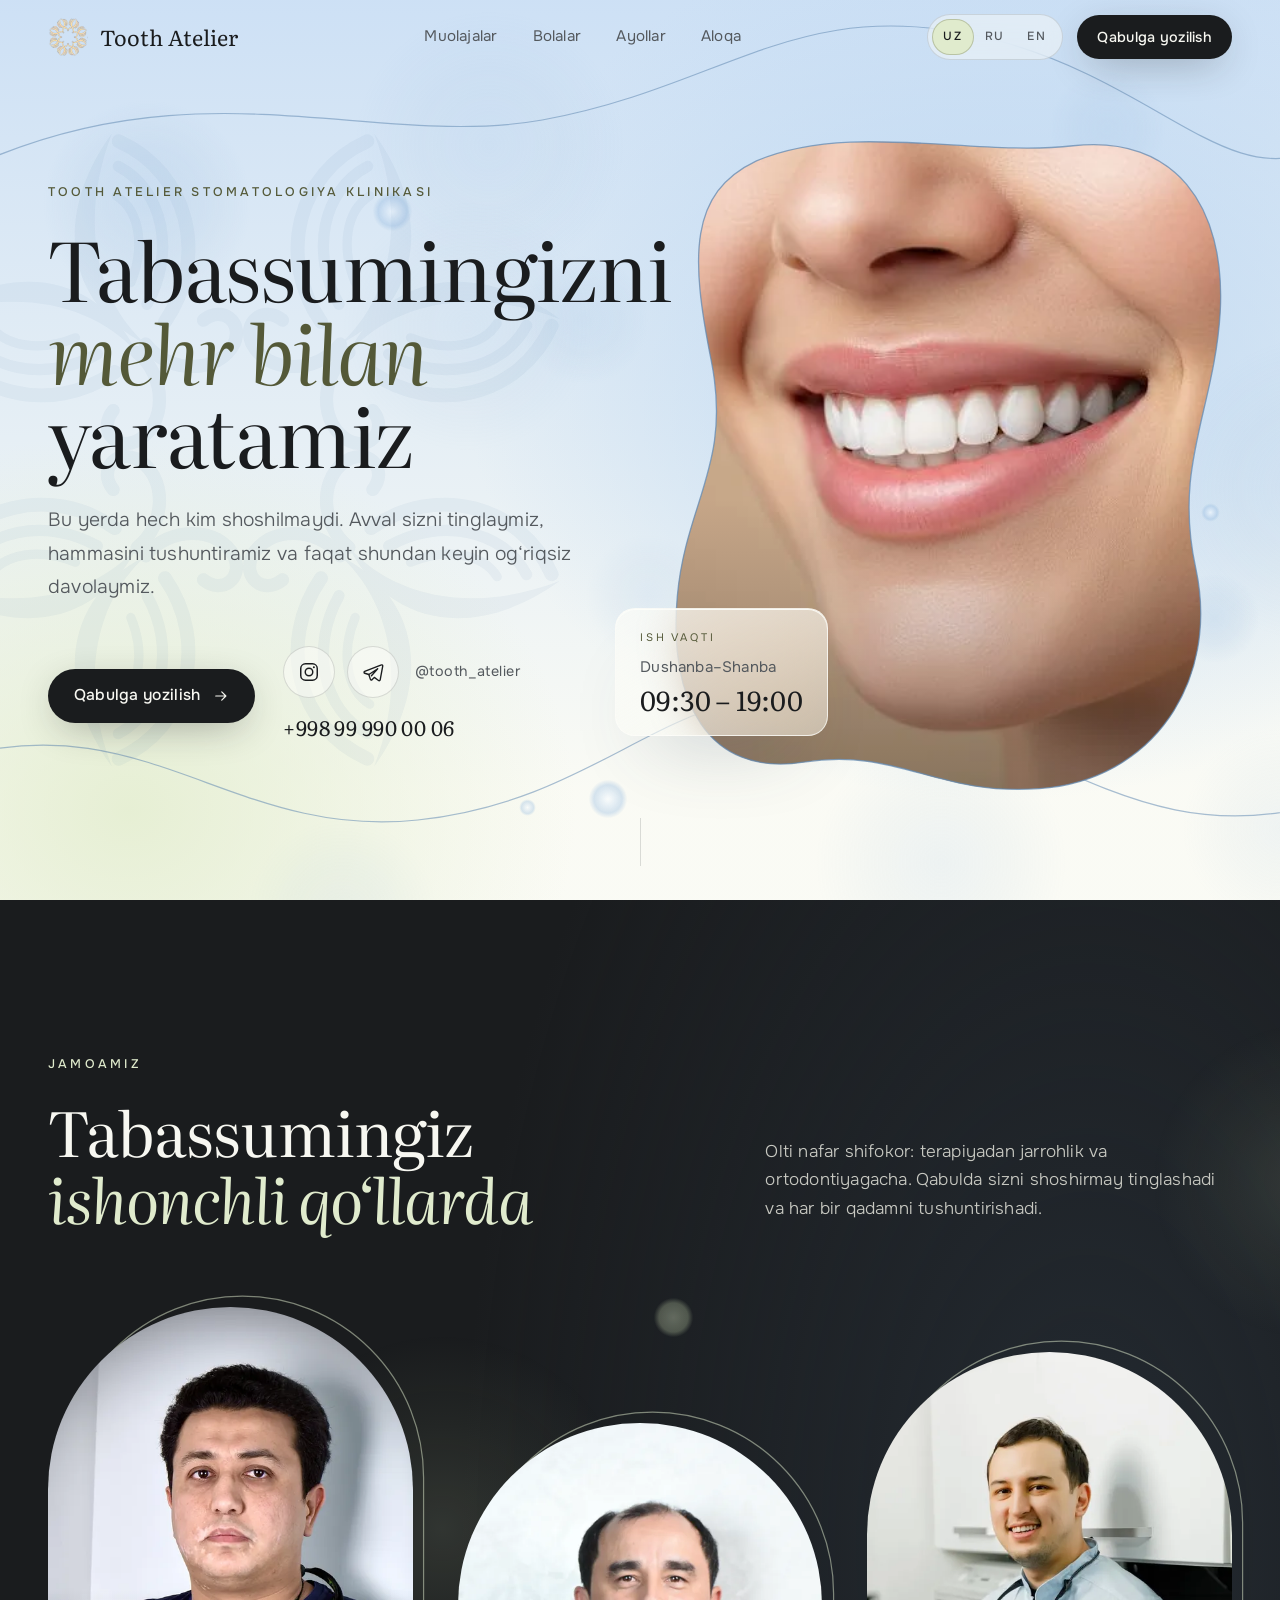
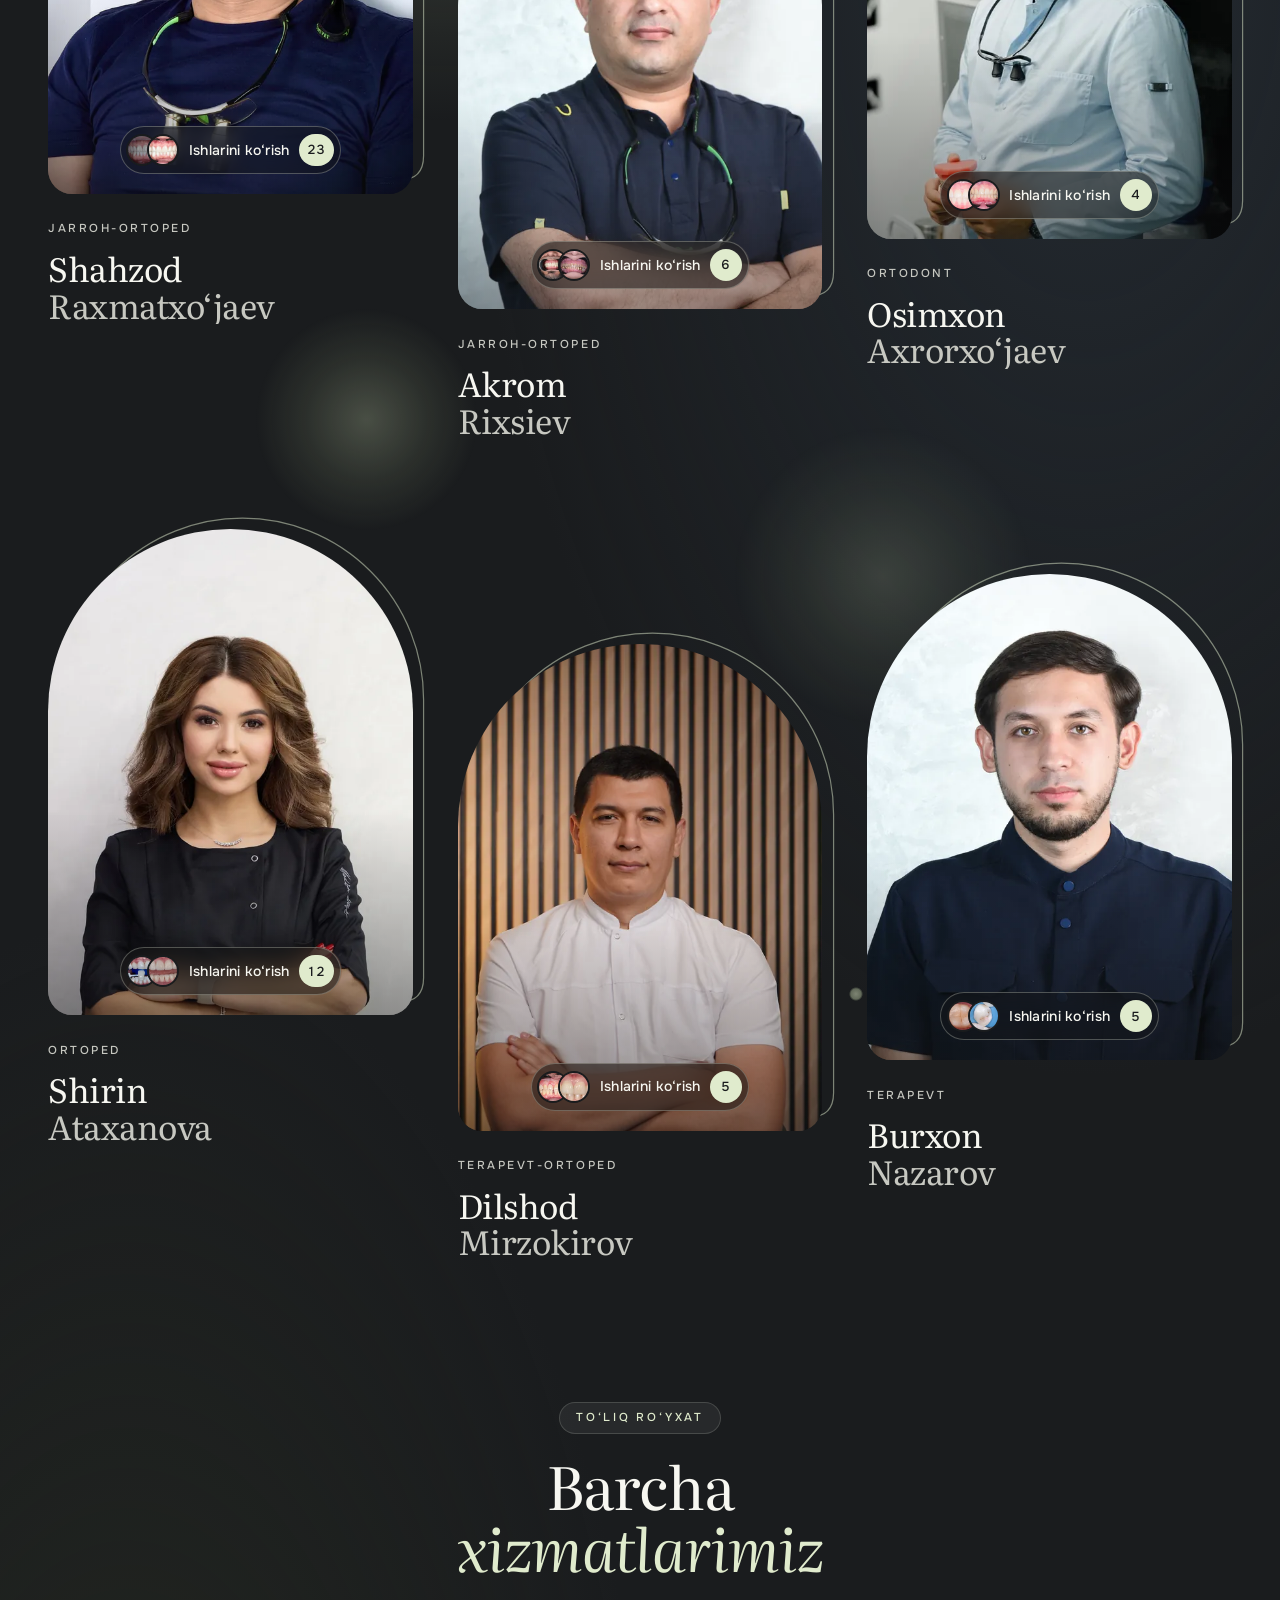
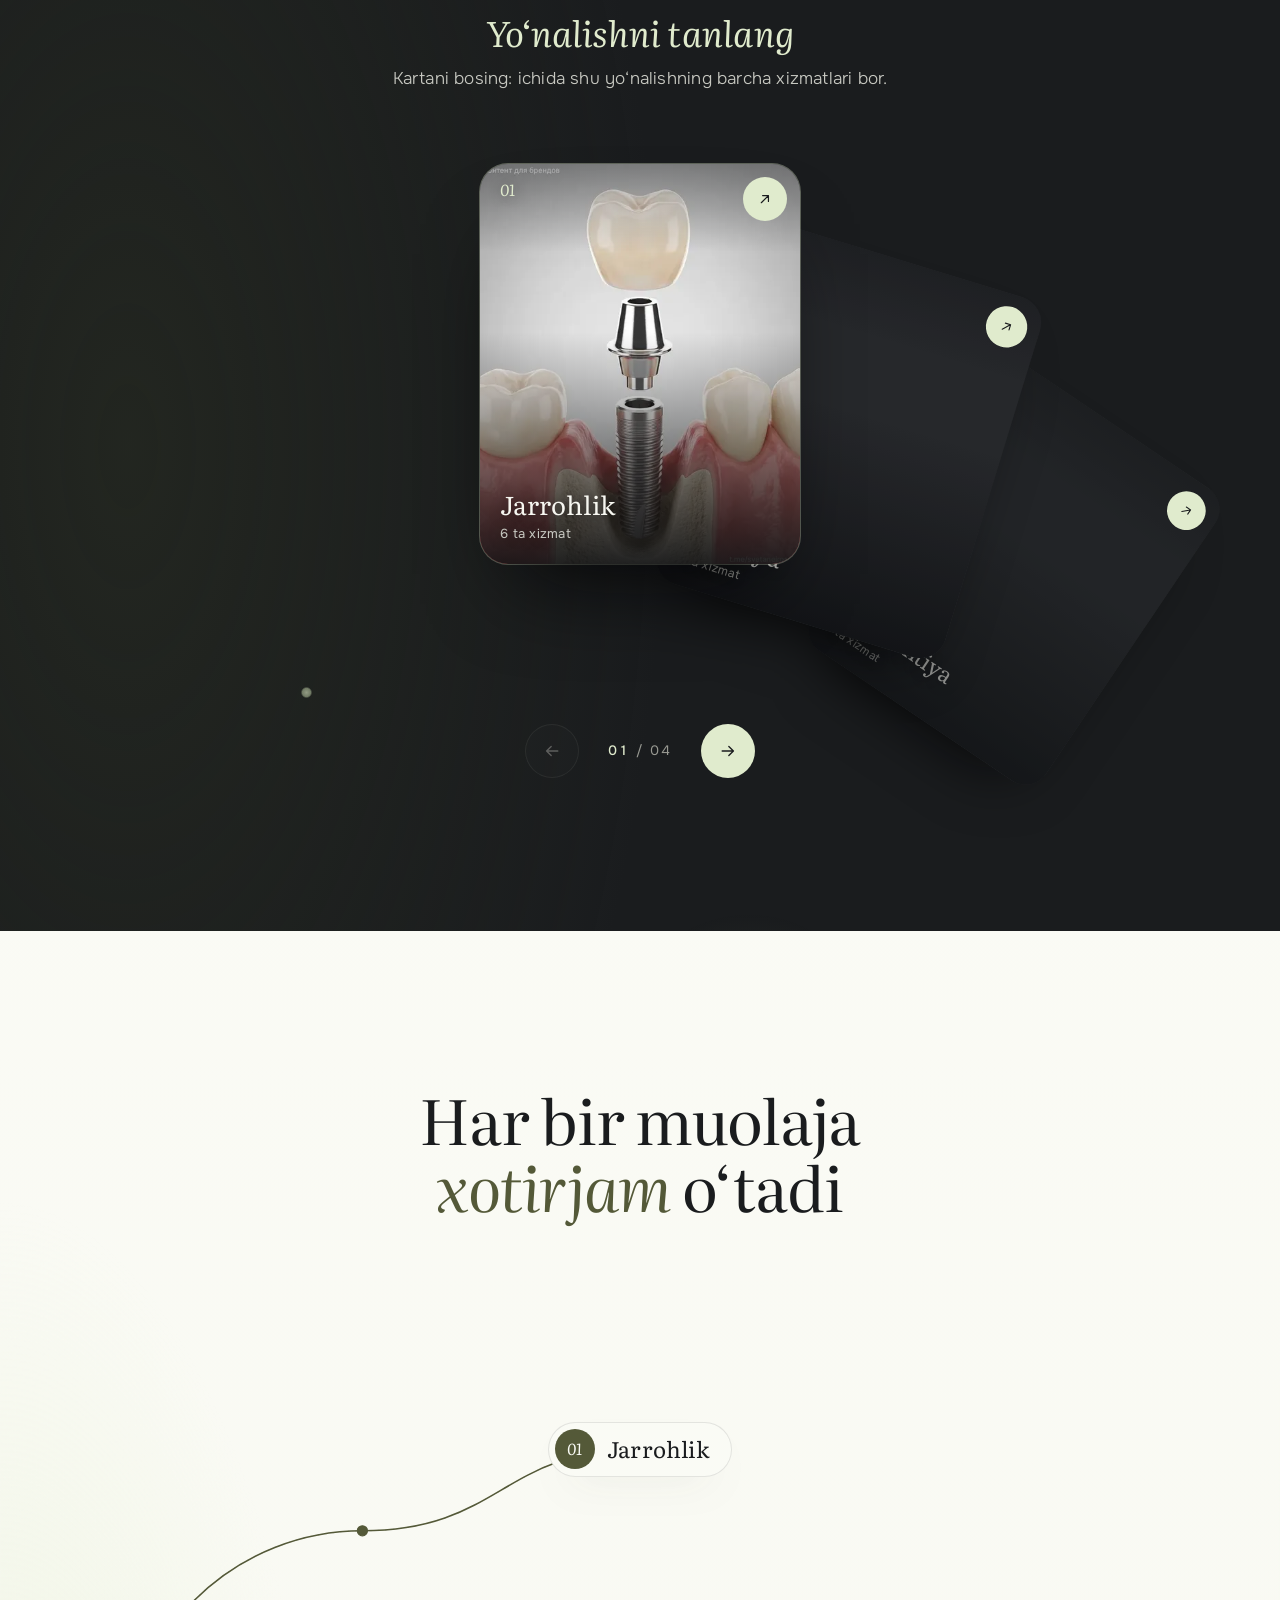
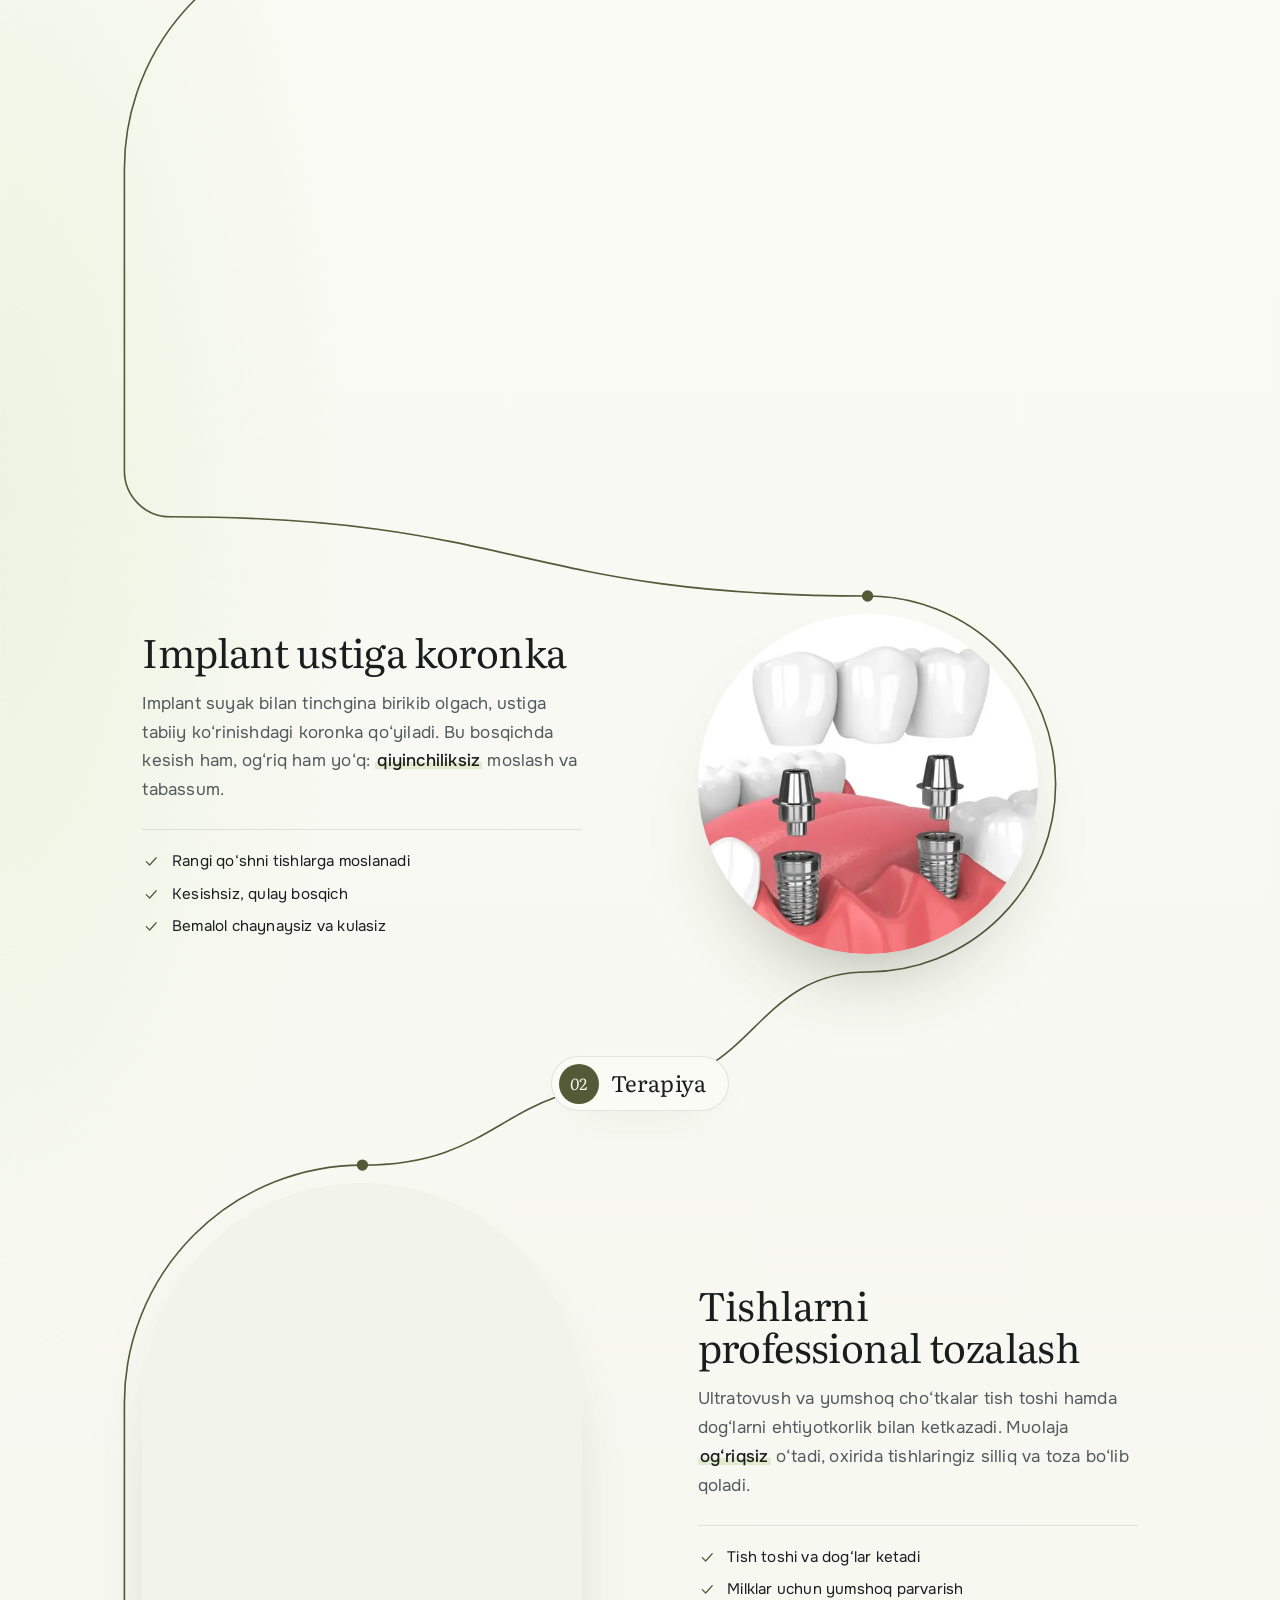
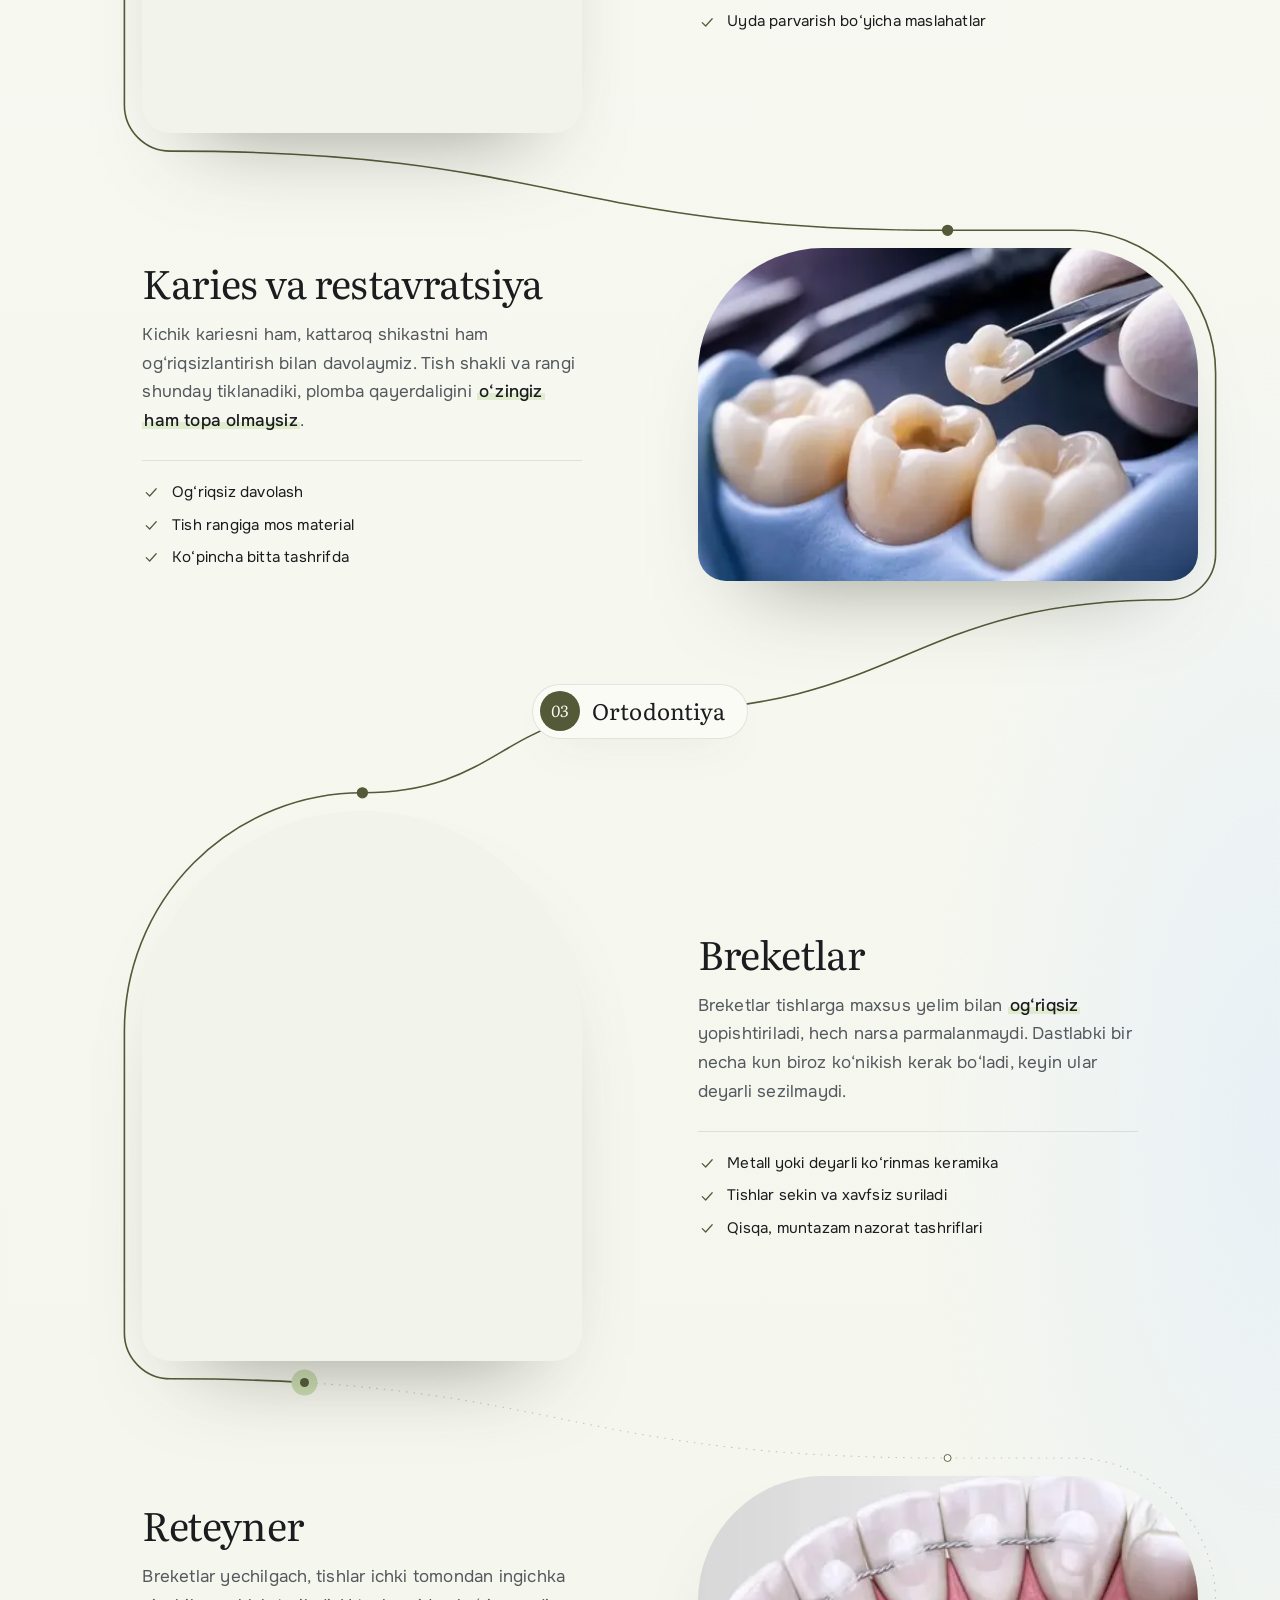
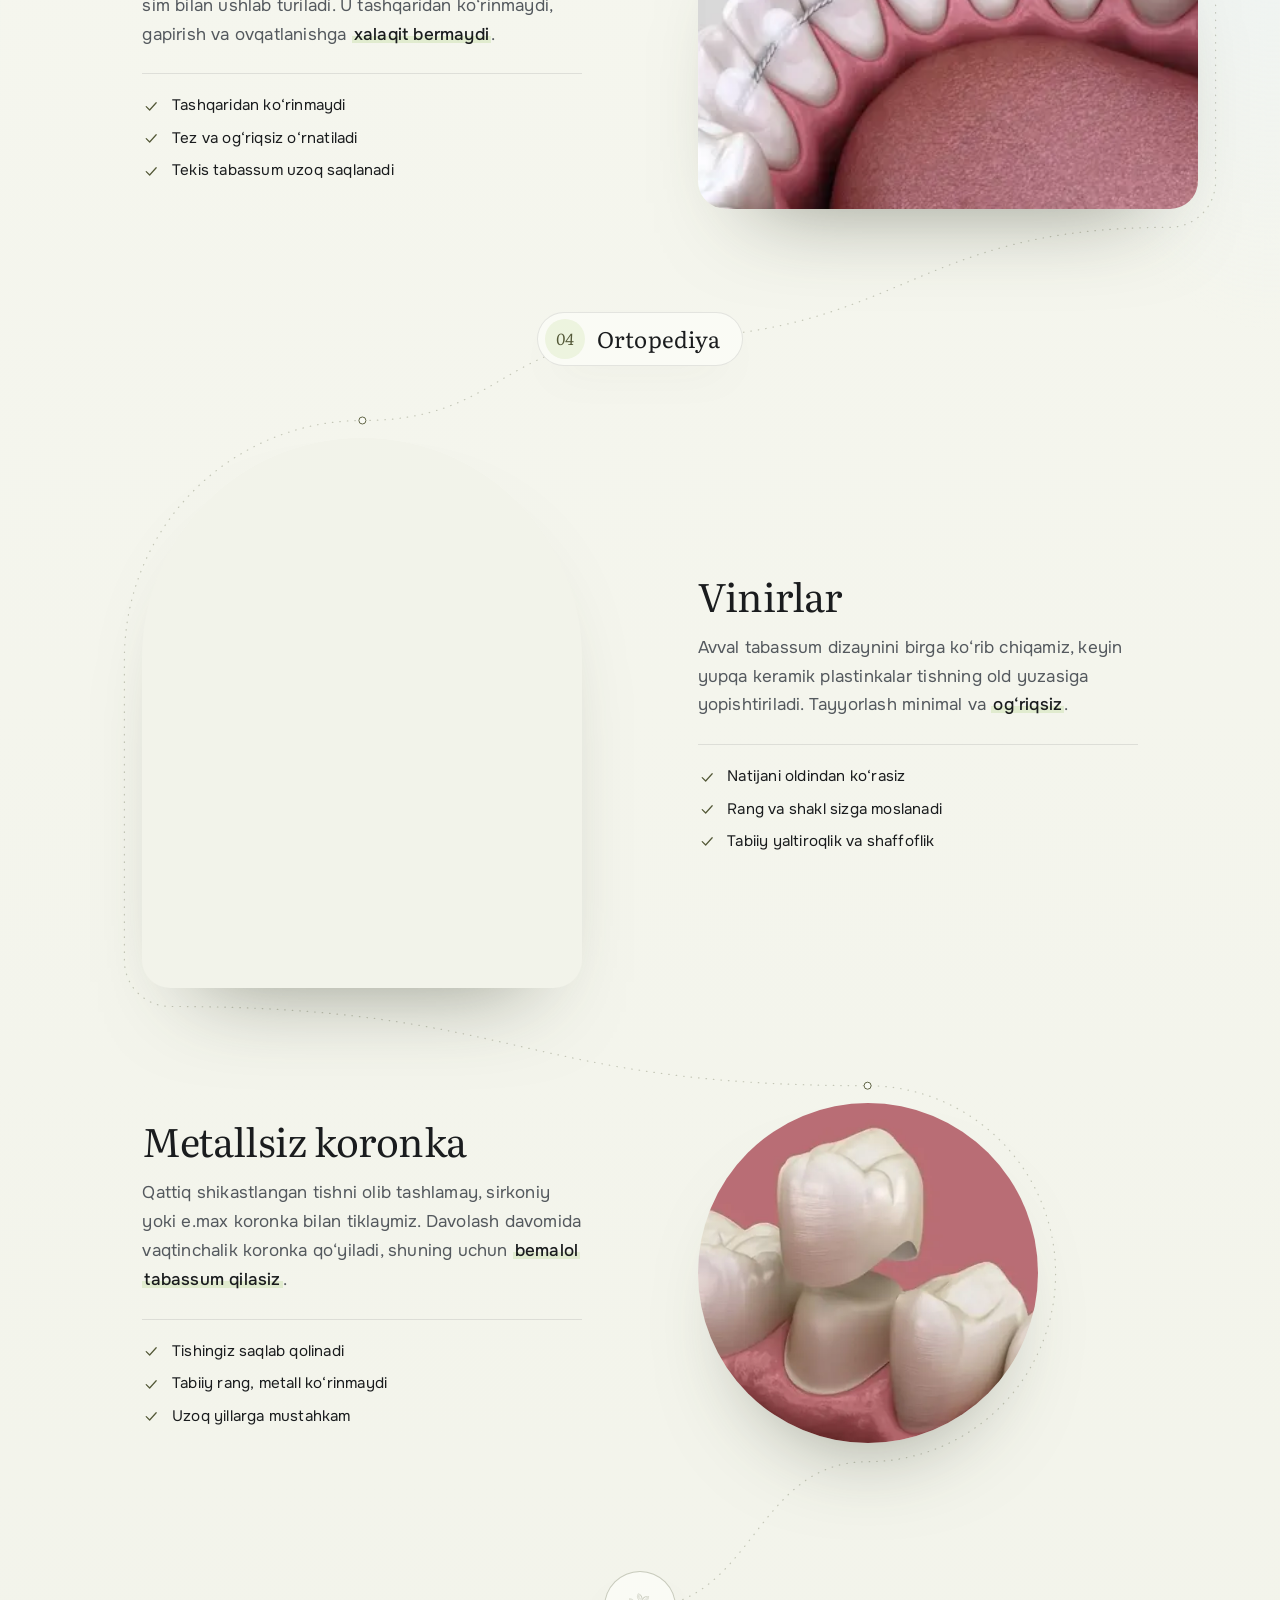
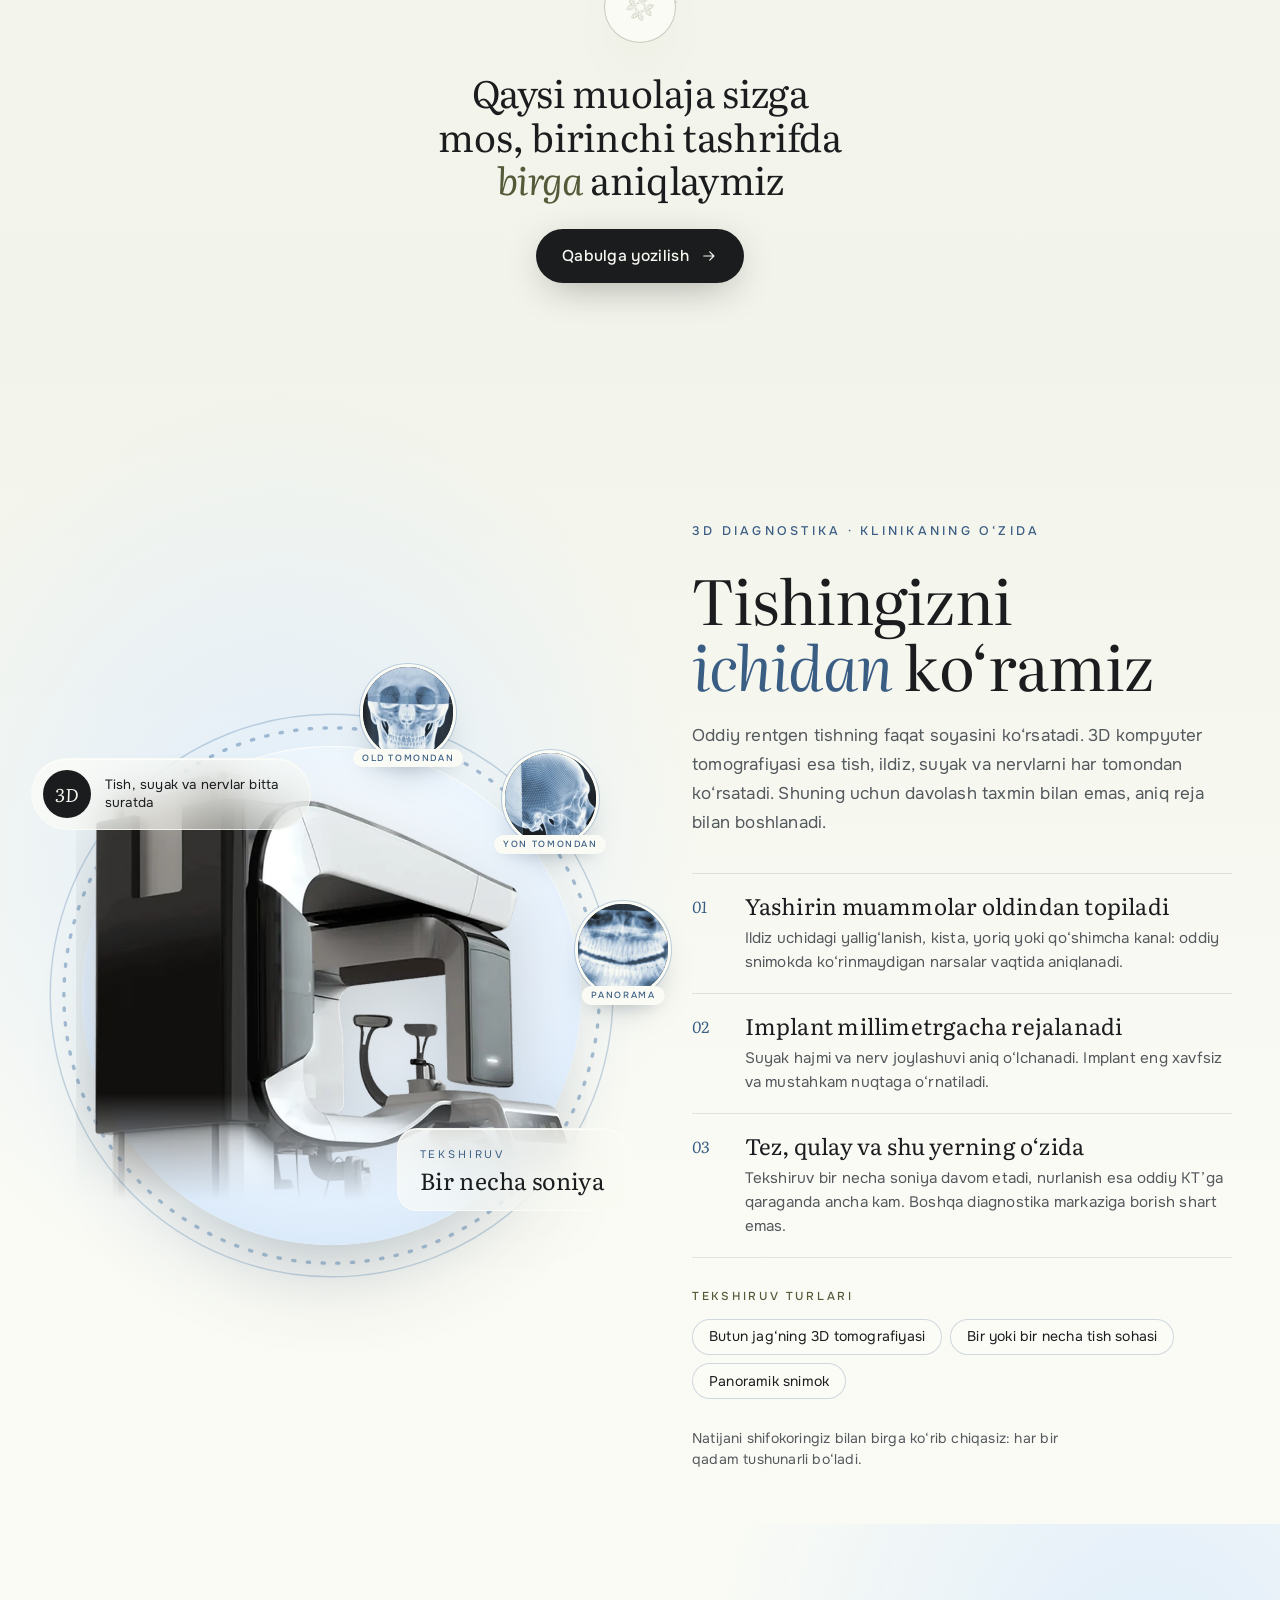
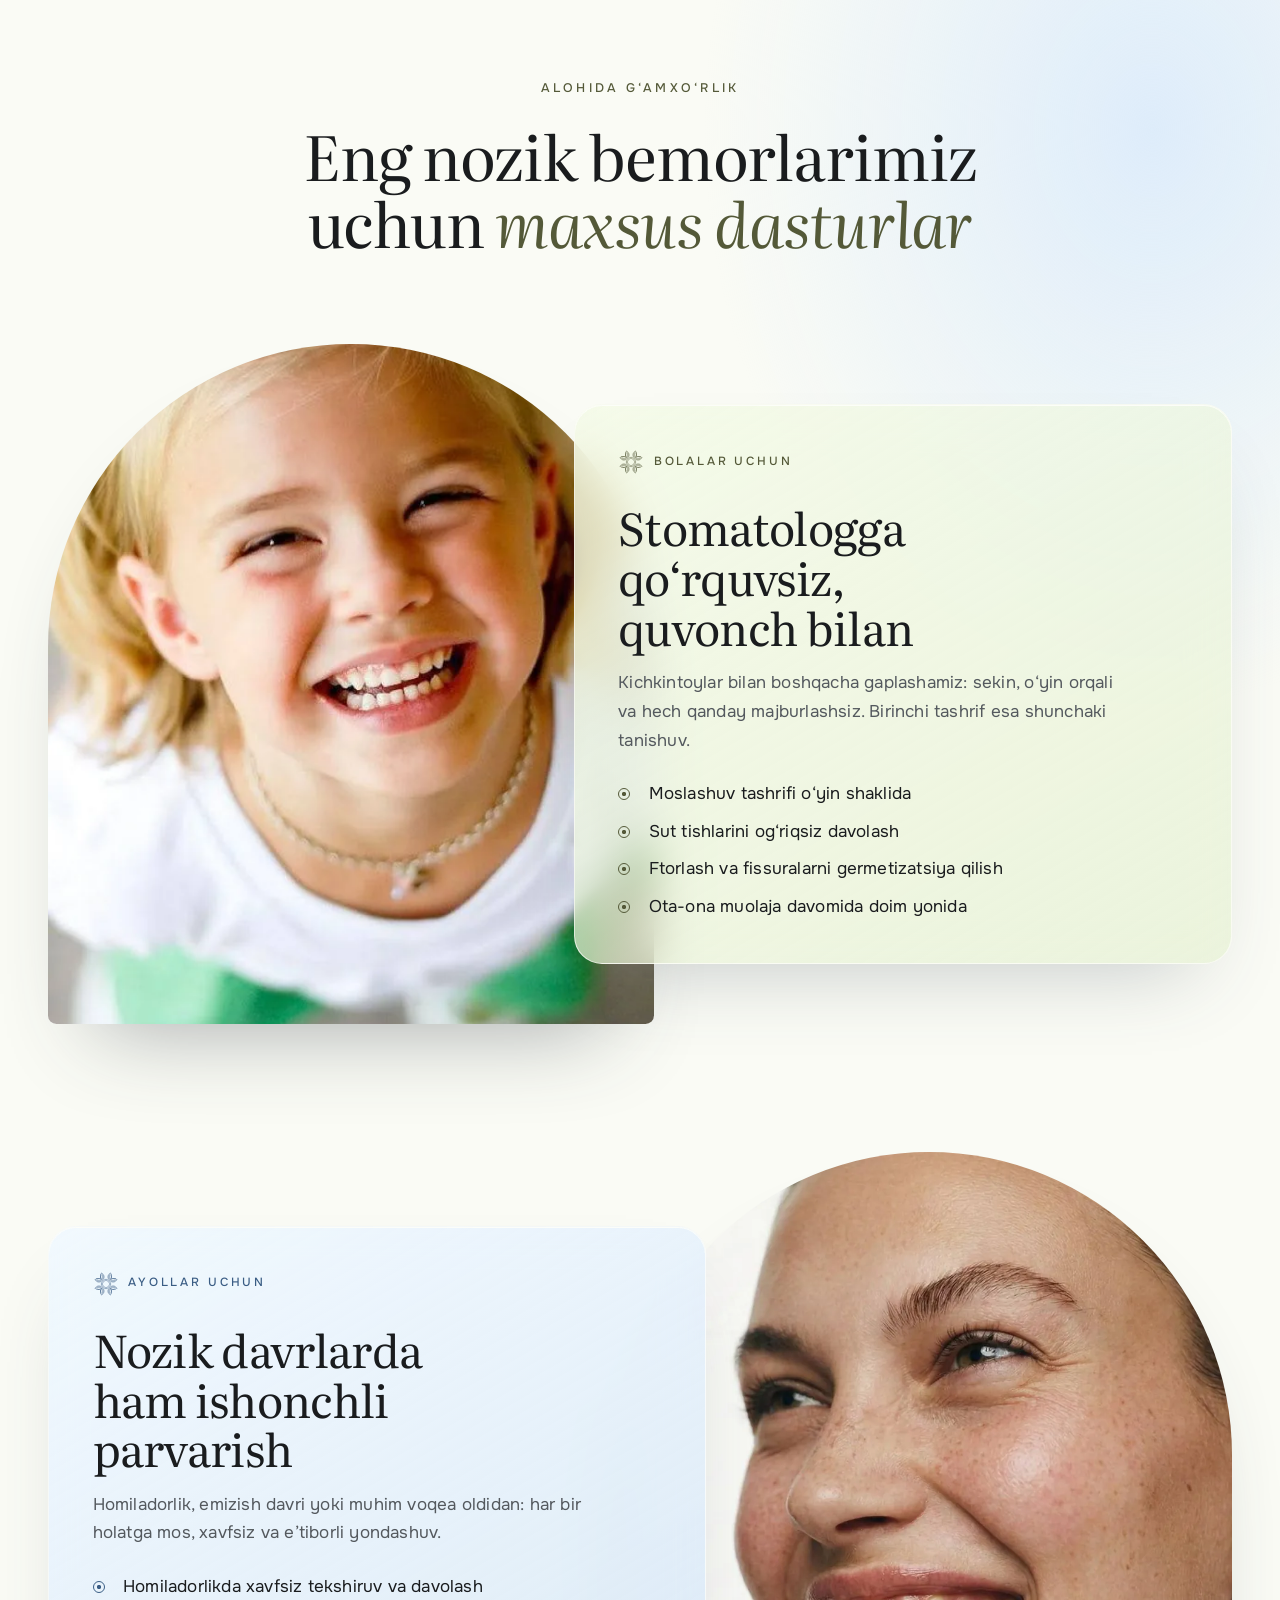
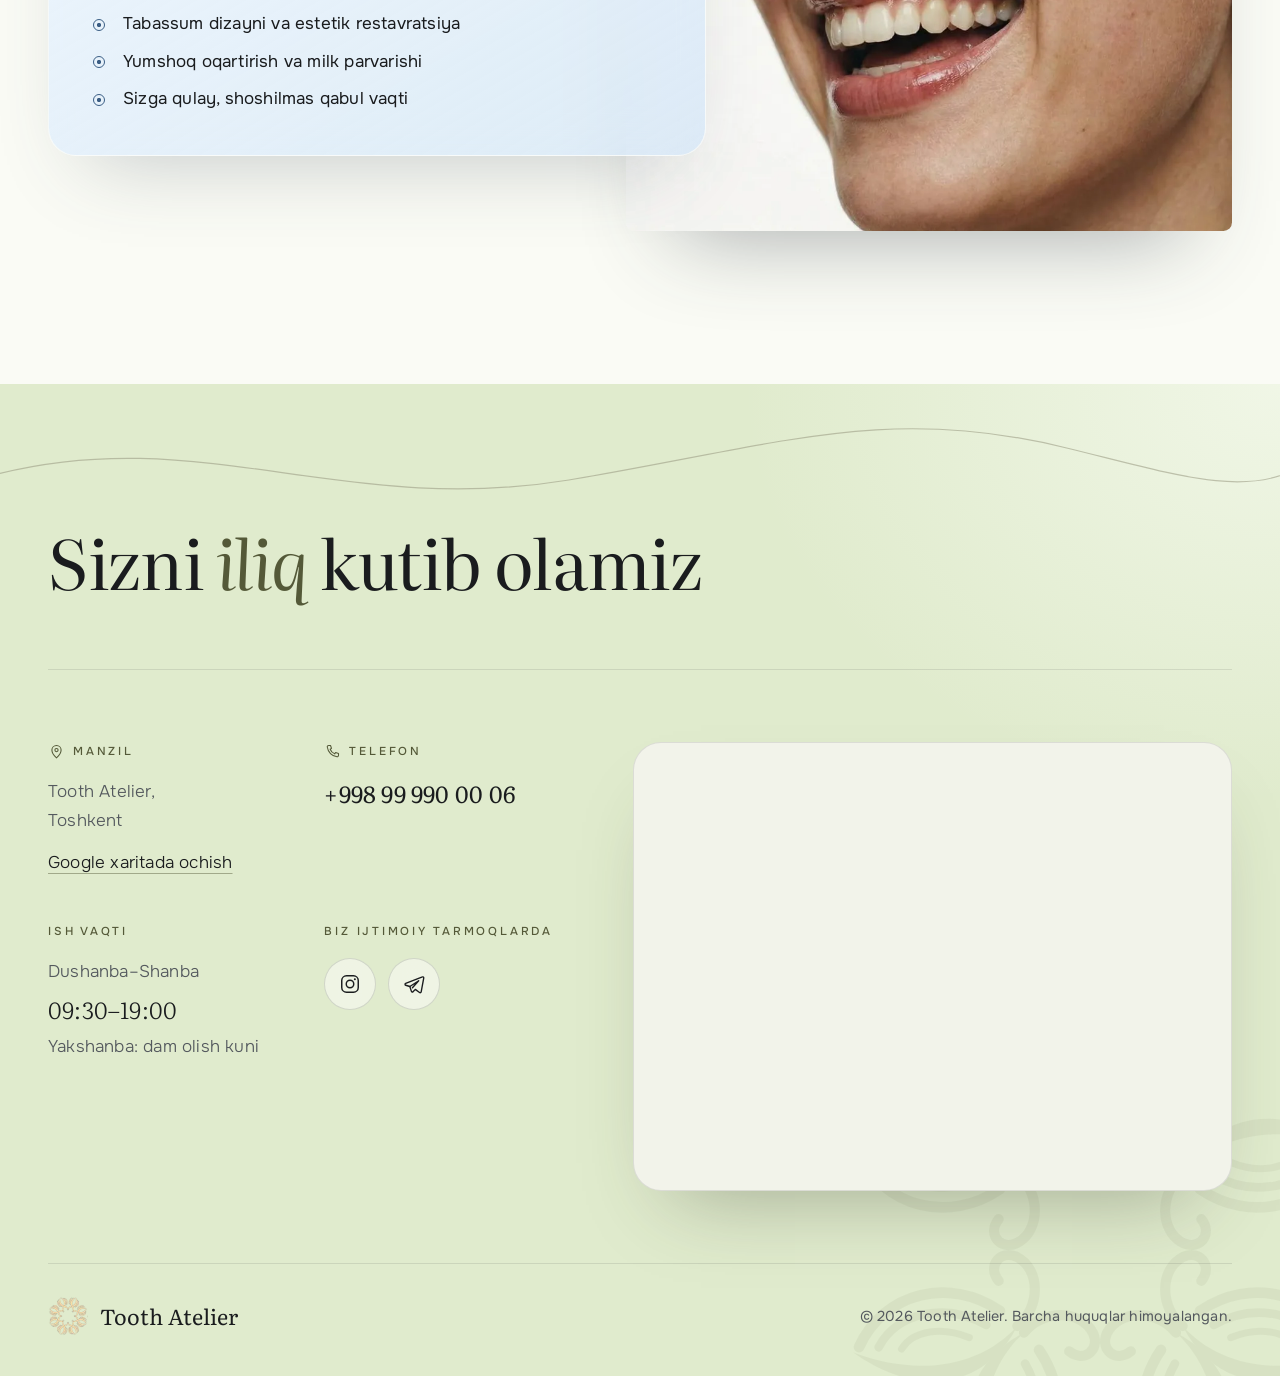
==== commit 0844f2d1: "Add works gallery for Dr. Dilshod Five before/after collages, plus a works button on his card. Also " ====
--- a/index.html
+++ b/index.html
@@ -352,7 +352,7 @@
                   <button class="doc__works" type="button" data-works-open="akrom" aria-haspopup="dialog" aria-describedby="doc-n-2">
                     <span class="doc__works-thumbs" aria-hidden="true"><img src="img/works/akrom-1-thumb.webp" width="96" height="96" loading="lazy" decoding="async" alt=""><img src="img/works/akrom-2-thumb.webp" width="96" height="96" loading="lazy" decoding="async" alt=""></span>
                     <span data-i18n="works.btn">Ishlarini ko‘rish</span>
-                    <span class="doc__works-count" aria-hidden="true">2</span>
+                    <span class="doc__works-count" aria-hidden="true">6</span>
                   </button>
                 </div>
                 <figcaption class="doc__caption">
@@ -398,7 +398,7 @@
                   <button class="doc__works" type="button" data-works-open="shirin" aria-haspopup="dialog" aria-describedby="doc-n-5">
                     <span class="doc__works-thumbs" aria-hidden="true"><img src="img/works/shirin-3-thumb.webp" width="96" height="96" loading="lazy" decoding="async" alt=""><img src="img/works/shirin-4-thumb.webp" width="96" height="96" loading="lazy" decoding="async" alt=""></span>
                     <span data-i18n="works.btn">Ishlarini ko‘rish</span>
-                    <span class="doc__works-count" aria-hidden="true">4</span>
+                    <span class="doc__works-count" aria-hidden="true">12</span>
                   </button>
                 </div>
                 <figcaption class="doc__caption">
@@ -418,10 +418,15 @@
                     <img src="img/doctors/dilshod-mirzokirov-900.webp" srcset="img/doctors/dilshod-mirzokirov-560.webp 560w, img/doctors/dilshod-mirzokirov-900.webp 900w" sizes="(max-width: 760px) min(74vw, 330px), (max-width: 1300px) 30vw, 380px" width="900" height="1200" loading="lazy" decoding="async" alt="">
                   </div>
                   <svg class="doc__rosette" aria-hidden="true"><use href="#rosette"/></svg>
+                  <button class="doc__works" type="button" data-works-open="dilshod" aria-haspopup="dialog" aria-describedby="doc-n-6">
+                    <span class="doc__works-thumbs" aria-hidden="true"><img src="img/works/dilshod-4-thumb.webp" width="96" height="96" loading="lazy" decoding="async" alt=""><img src="img/works/dilshod-5-thumb.webp" width="96" height="96" loading="lazy" decoding="async" alt=""></span>
+                    <span data-i18n="works.btn">Ishlarini ko‘rish</span>
+                    <span class="doc__works-count" aria-hidden="true">5</span>
+                  </button>
                 </div>
                 <figcaption class="doc__caption">
                   <p class="doc__meta"><span class="doc__role" data-i18n="doc.6.role">Terapevt-ortoped</span></p>
-                  <h3 class="doc__name">
+                  <h3 class="doc__name" id="doc-n-6">
                     <span class="doc__line"><span data-i18n="doc.6.first">Dilshod</span></span>
                     <span class="doc__line"><span data-i18n="doc.6.last">Mirzokirov</span></span>
                   </h3>
@@ -1511,6 +1516,49 @@
       </ol>
     </section>
 
+    <section class="works__doc" data-works-doc="dilshod" hidden>
+      <header class="works__head">
+        <img class="works__avatar" src="img/doctors/dilshod-mirzokirov-560.webp" width="44" height="44" loading="lazy" decoding="async" alt="">
+        <div>
+          <h2 class="works__name" id="works-n-dilshod"><span data-i18n="doc.6.first">Dilshod</span> <span data-i18n="doc.6.last">Mirzokirov</span></h2>
+          <p class="works__role" data-i18n="doc.6.role">Terapevt-ortoped</p>
+        </div>
+      </header>
+      <!-- Har bir surat tayyor kollaj: tepada oldin, pastda keyin -->
+      <ol class="works__track" role="list">
+        <li class="case" style="--ar: 1080 / 1004">
+          <figure class="case__fig">
+            <div class="case__media"><img src="img/works/dilshod-1-560.webp" srcset="img/works/dilshod-1-560.webp 560w, img/works/dilshod-1-lg.webp 1080w" sizes="(max-width: 640px) 90vw, 70vh" width="1080" height="1004" loading="lazy" decoding="async" alt=""></div>
+            <figcaption class="case__caption"><span class="case__title" data-i18n="works.b3">Kariesni davolash</span><span class="case__note" data-i18n="works.b1n">Tepada oldin, pastda keyin</span></figcaption>
+          </figure>
+        </li>
+        <li class="case" style="--ar: 1080 / 1080">
+          <figure class="case__fig">
+            <div class="case__media"><img src="img/works/dilshod-2-560.webp" srcset="img/works/dilshod-2-560.webp 560w, img/works/dilshod-2-lg.webp 1080w" sizes="(max-width: 640px) 90vw, 70vh" width="1080" height="1080" loading="lazy" decoding="async" alt=""></div>
+            <figcaption class="case__caption"><span class="case__title" data-i18n="works.h8">Tabassum estetikasini tiklash</span><span class="case__note" data-i18n="works.b1n">Tepada oldin, pastda keyin</span></figcaption>
+          </figure>
+        </li>
+        <li class="case" style="--ar: 1080 / 999">
+          <figure class="case__fig">
+            <div class="case__media"><img src="img/works/dilshod-3-560.webp" srcset="img/works/dilshod-3-560.webp 560w, img/works/dilshod-3-lg.webp 1080w" sizes="(max-width: 640px) 90vw, 70vh" width="1080" height="999" loading="lazy" decoding="async" alt=""></div>
+            <figcaption class="case__caption"><span class="case__title" data-i18n="works.b4">Eski plombalarni almashtirish</span><span class="case__note" data-i18n="works.b4n">Kompozit restavratsiya</span></figcaption>
+          </figure>
+        </li>
+        <li class="case" style="--ar: 1080 / 1263">
+          <figure class="case__fig">
+            <div class="case__media"><img src="img/works/dilshod-4-560.webp" srcset="img/works/dilshod-4-560.webp 560w, img/works/dilshod-4-lg.webp 1080w" sizes="(max-width: 640px) 90vw, 70vh" width="1080" height="1263" loading="lazy" decoding="async" alt=""></div>
+            <figcaption class="case__caption"><span class="case__title" data-i18n="works.h6">Kuchli shikastlangan tishlarni tiklash</span><span class="case__note" data-i18n="works.b1n">Tepada oldin, pastda keyin</span></figcaption>
+          </figure>
+        </li>
+        <li class="case" style="--ar: 1080 / 1263">
+          <figure class="case__fig">
+            <div class="case__media"><img src="img/works/dilshod-5-560.webp" srcset="img/works/dilshod-5-560.webp 560w, img/works/dilshod-5-lg.webp 1080w" sizes="(max-width: 640px) 90vw, 70vh" width="1080" height="1263" loading="lazy" decoding="async" alt=""></div>
+            <figcaption class="case__caption"><span class="case__title" data-i18n="works.h9">Tishlar rangi va shaklini o‘zgartirish</span><span class="case__note" data-i18n="works.b1n">Tepada oldin, pastda keyin</span></figcaption>
+          </figure>
+        </li>
+      </ol>
+    </section>
+
     <section class="works__doc" data-works-doc="burxon" hidden>
       <header class="works__head">
         <img class="works__avatar" src="img/doctors/burxon-nazarov-560.webp" width="44" height="44" loading="lazy" decoding="async" alt="">
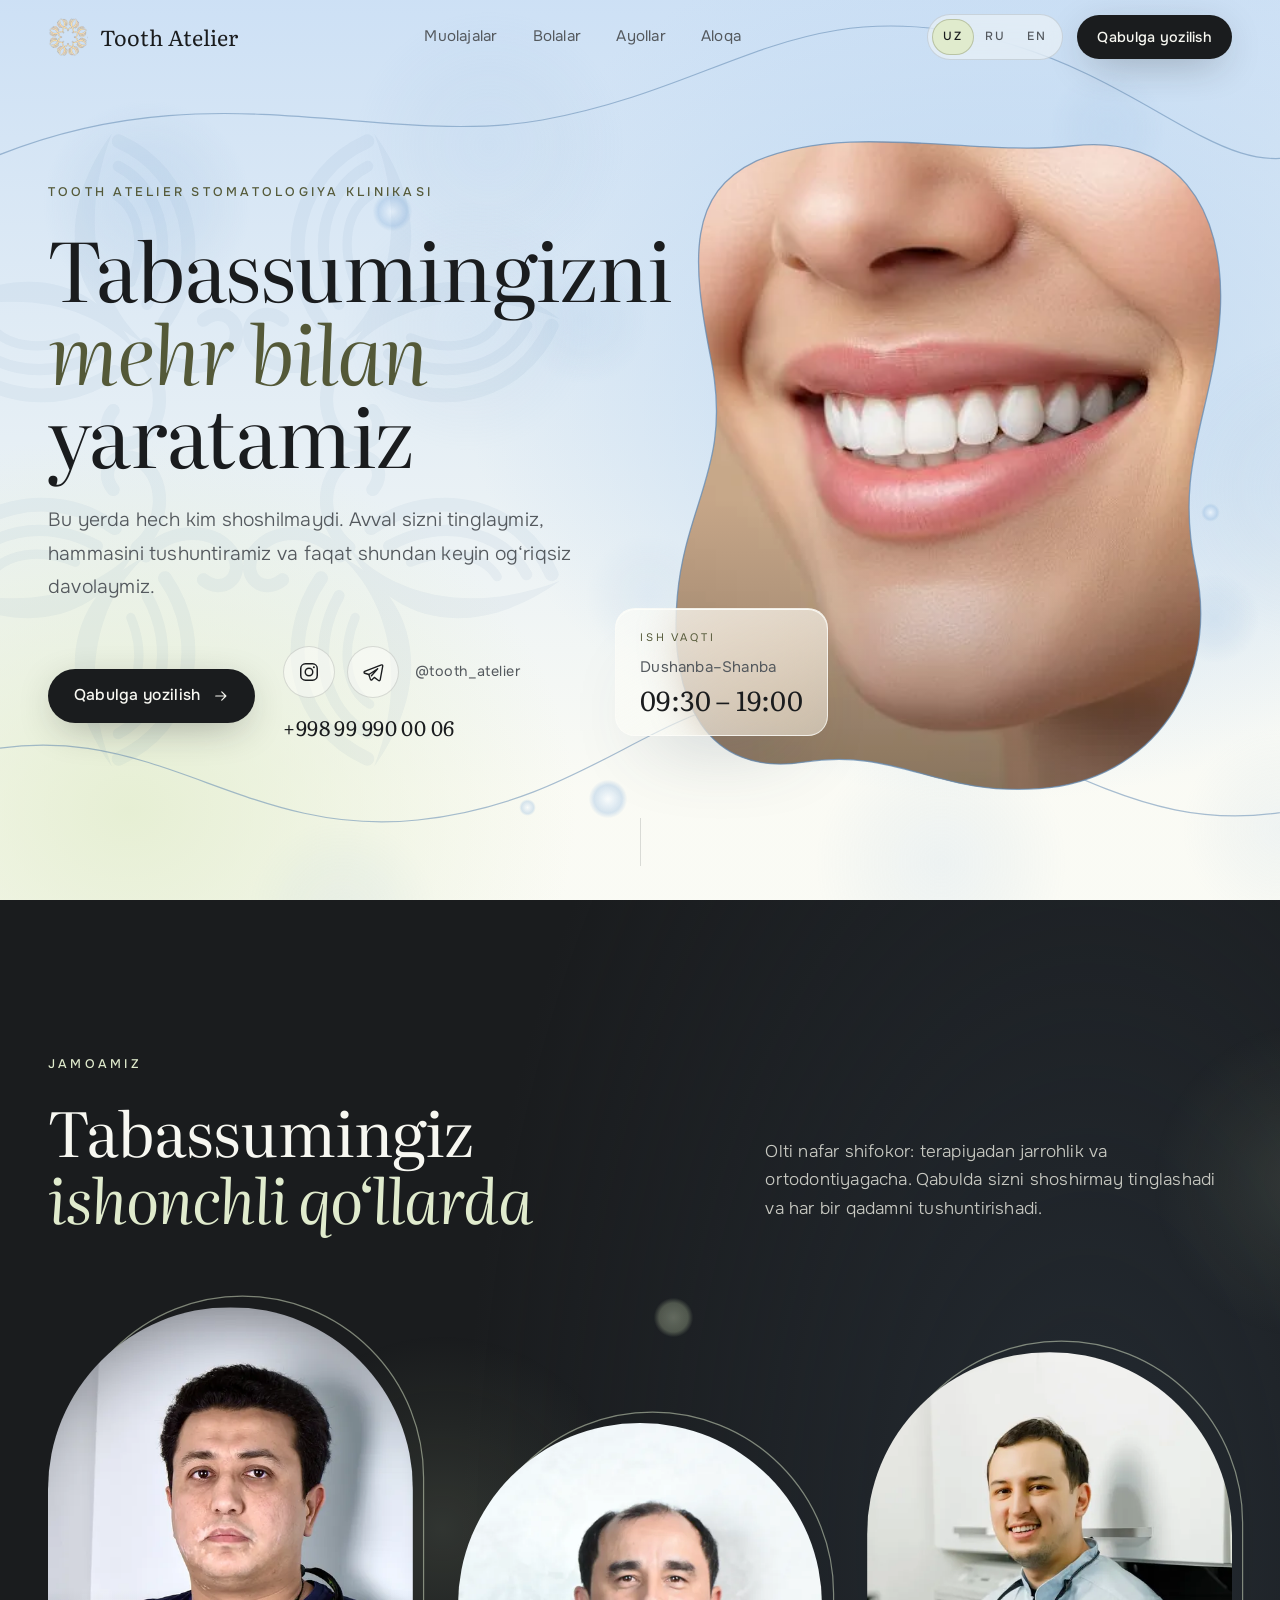
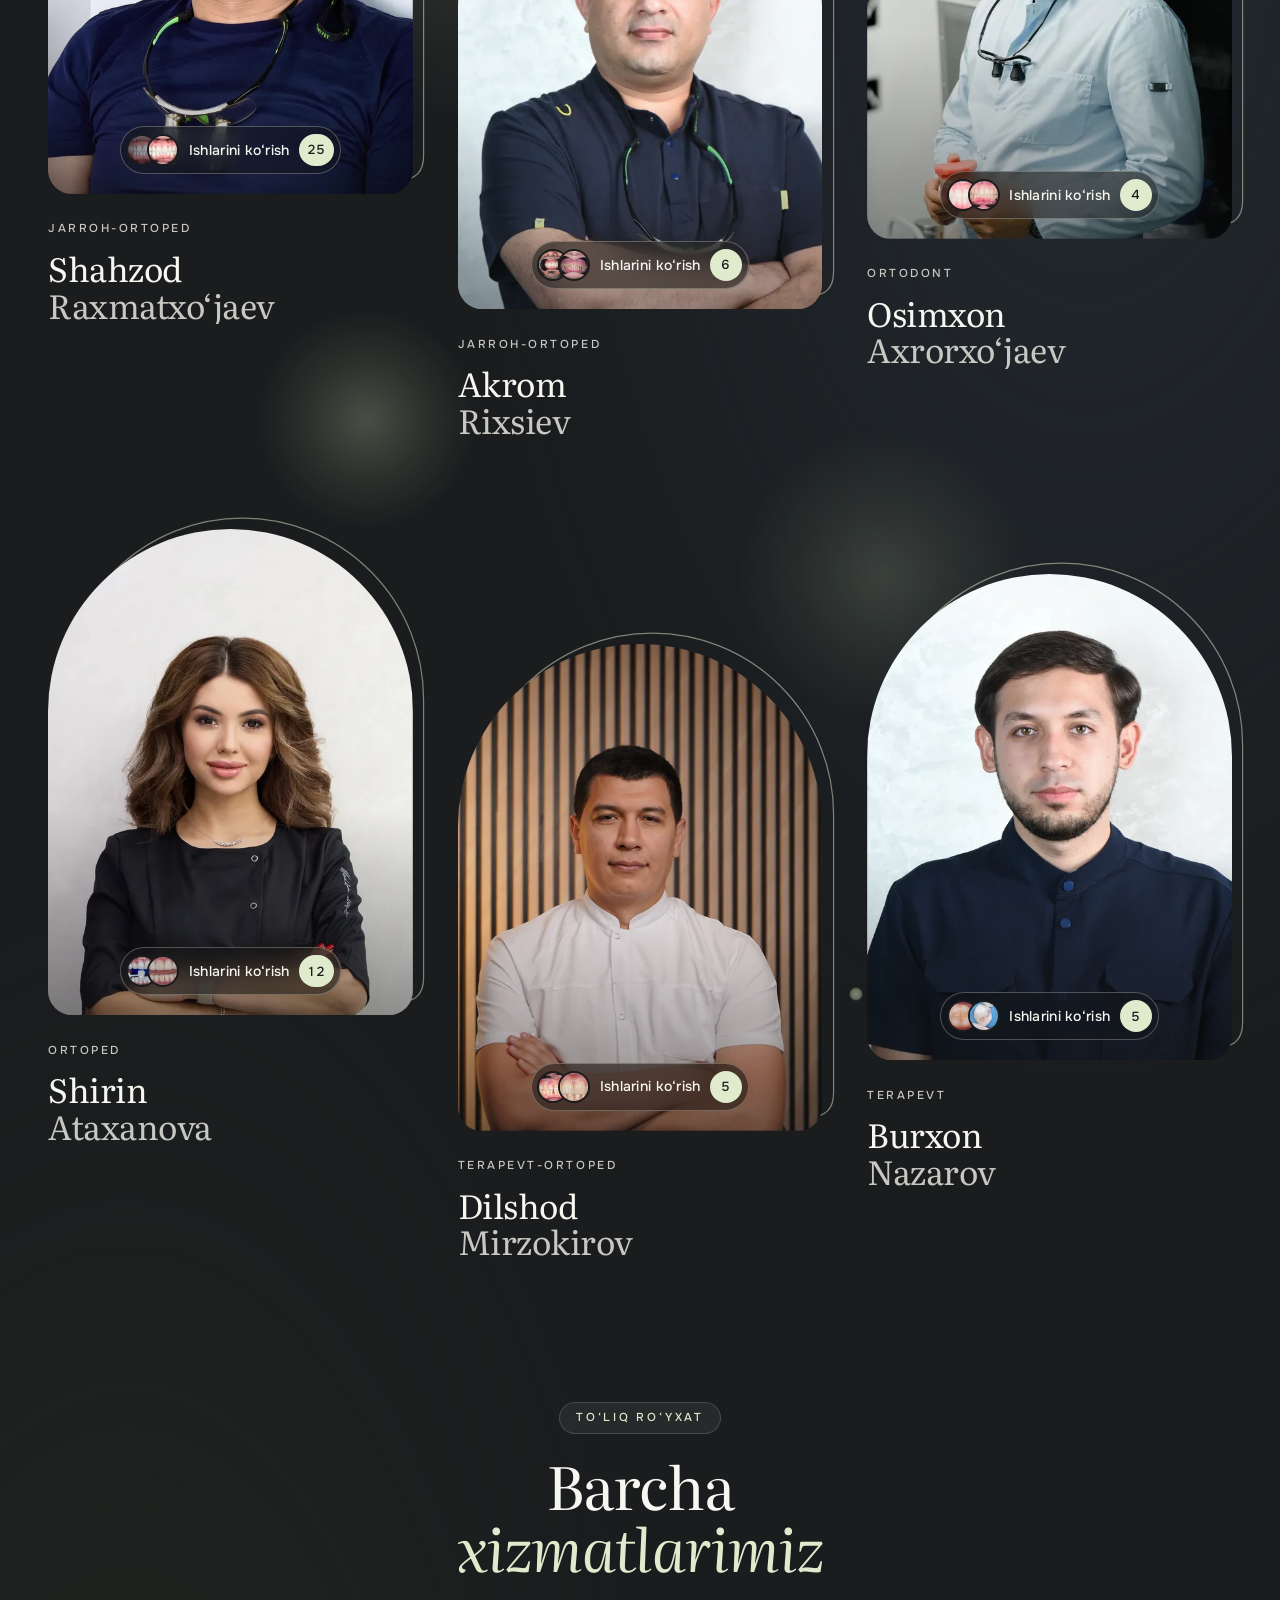
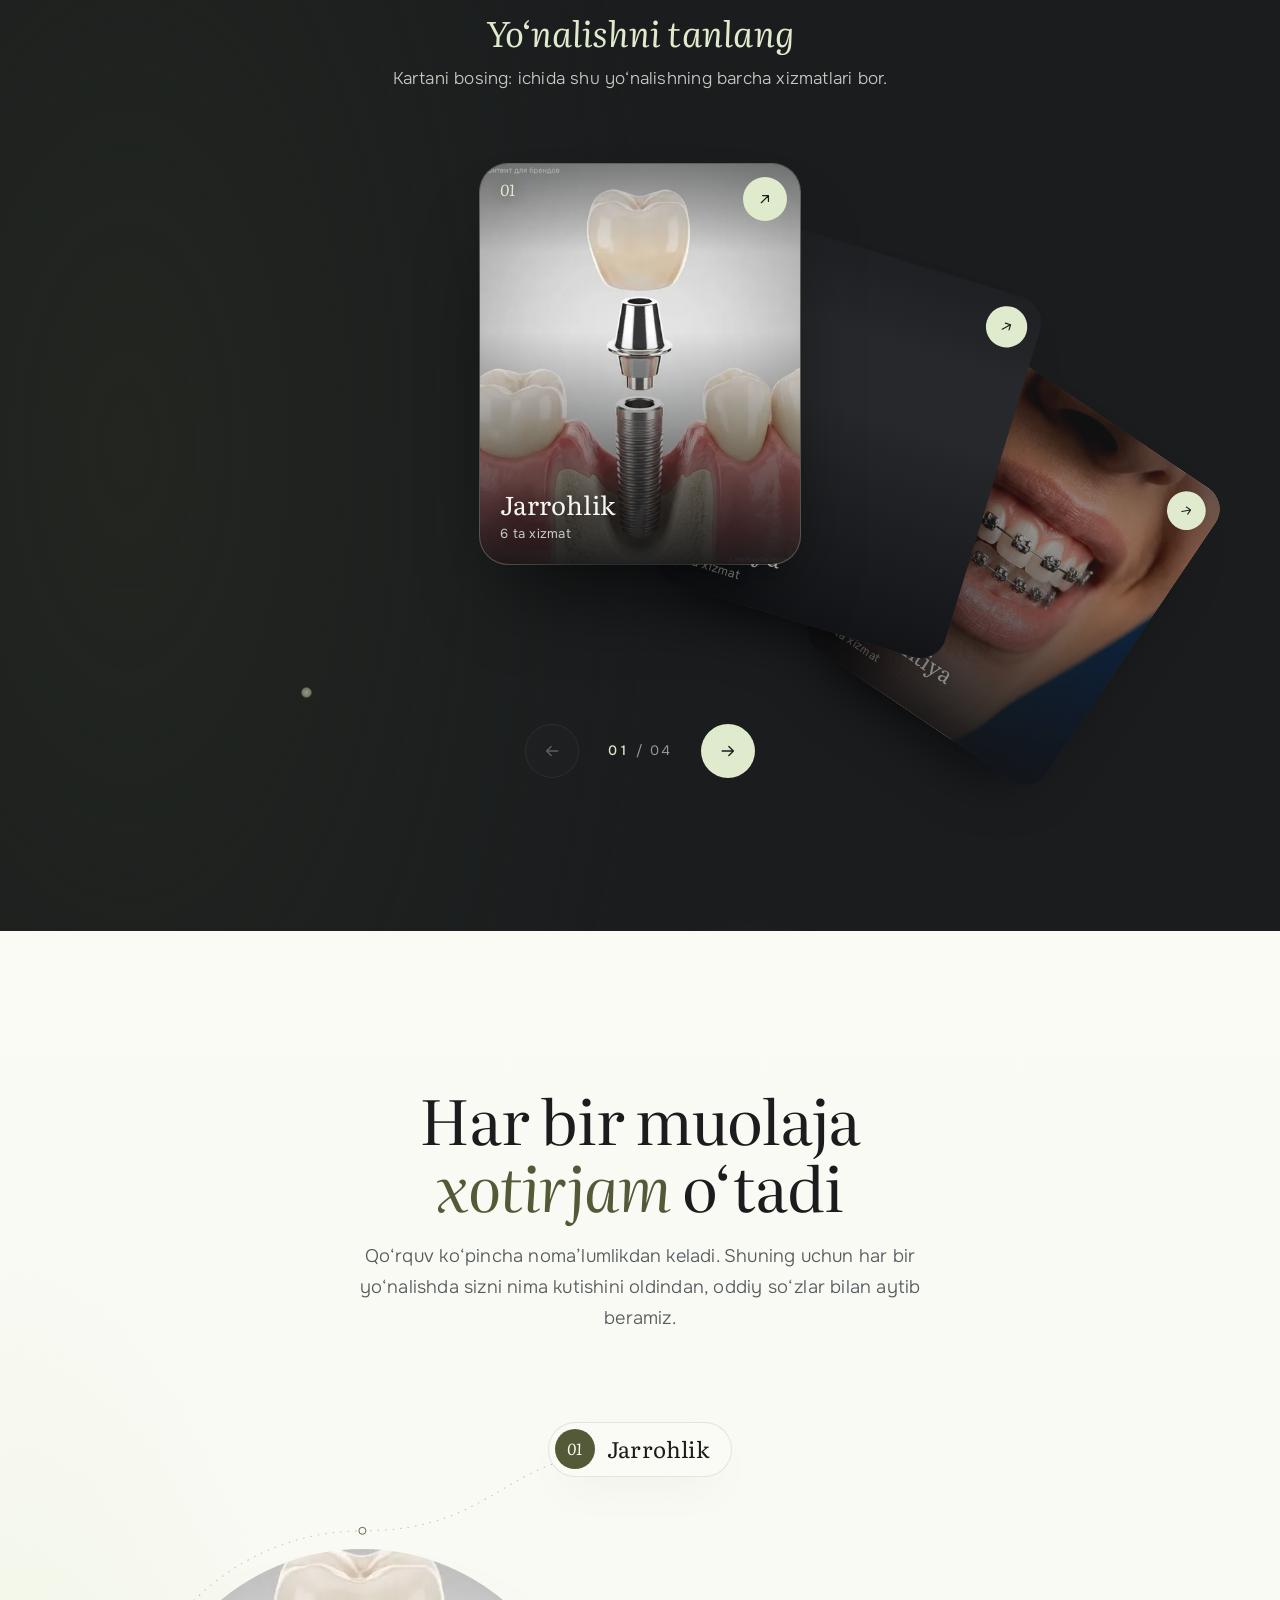
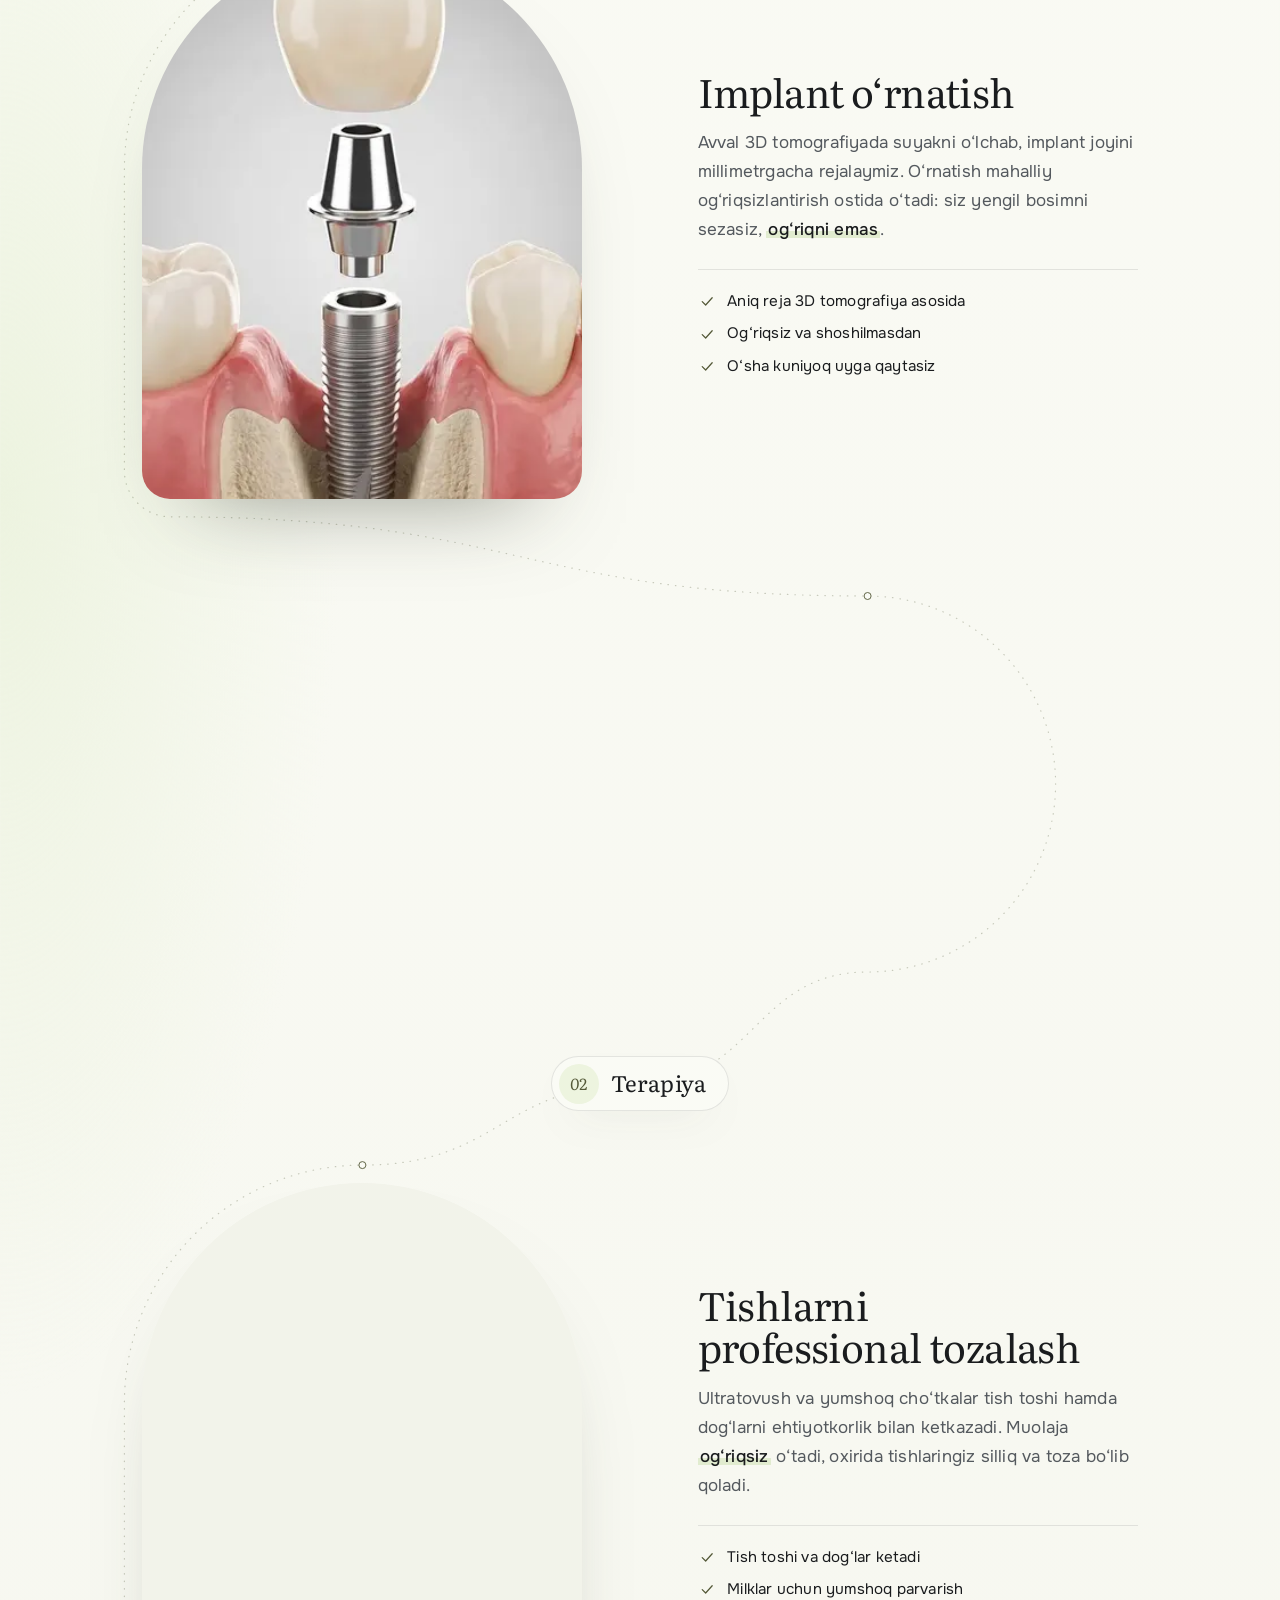
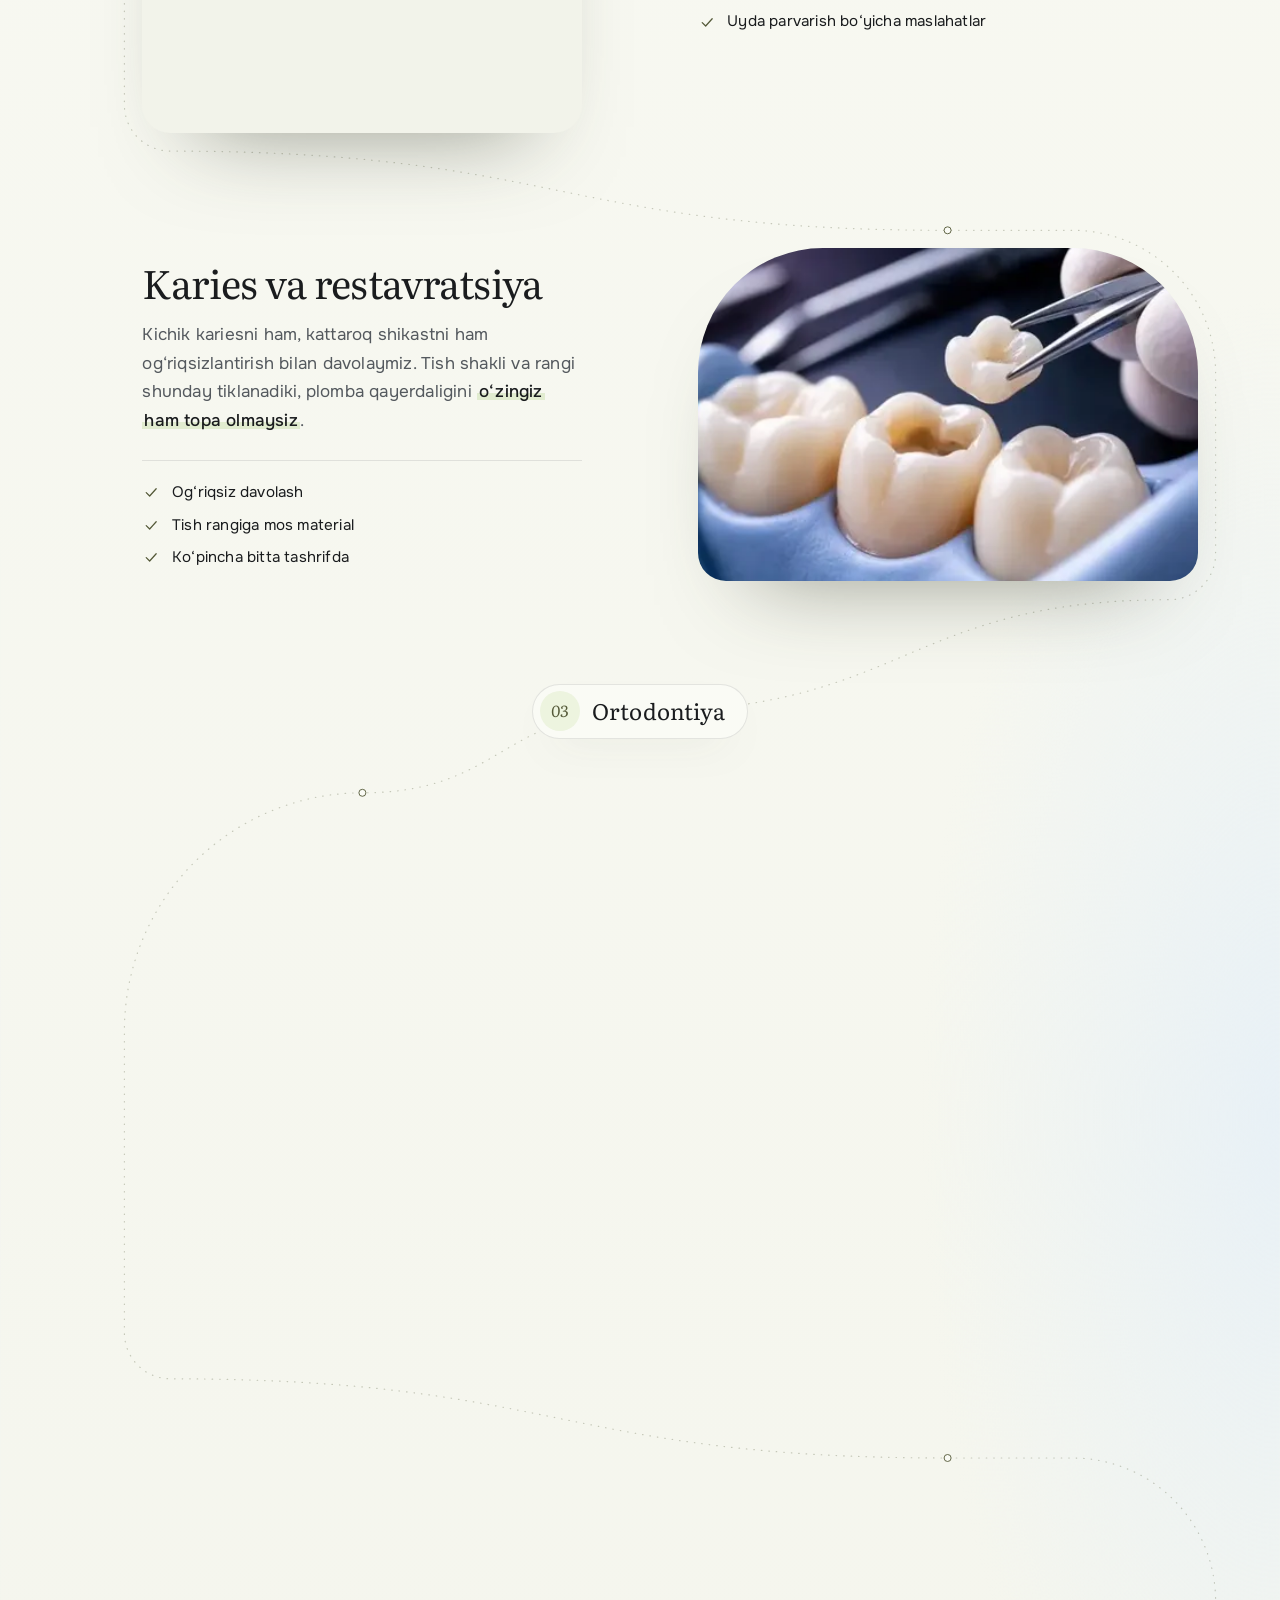
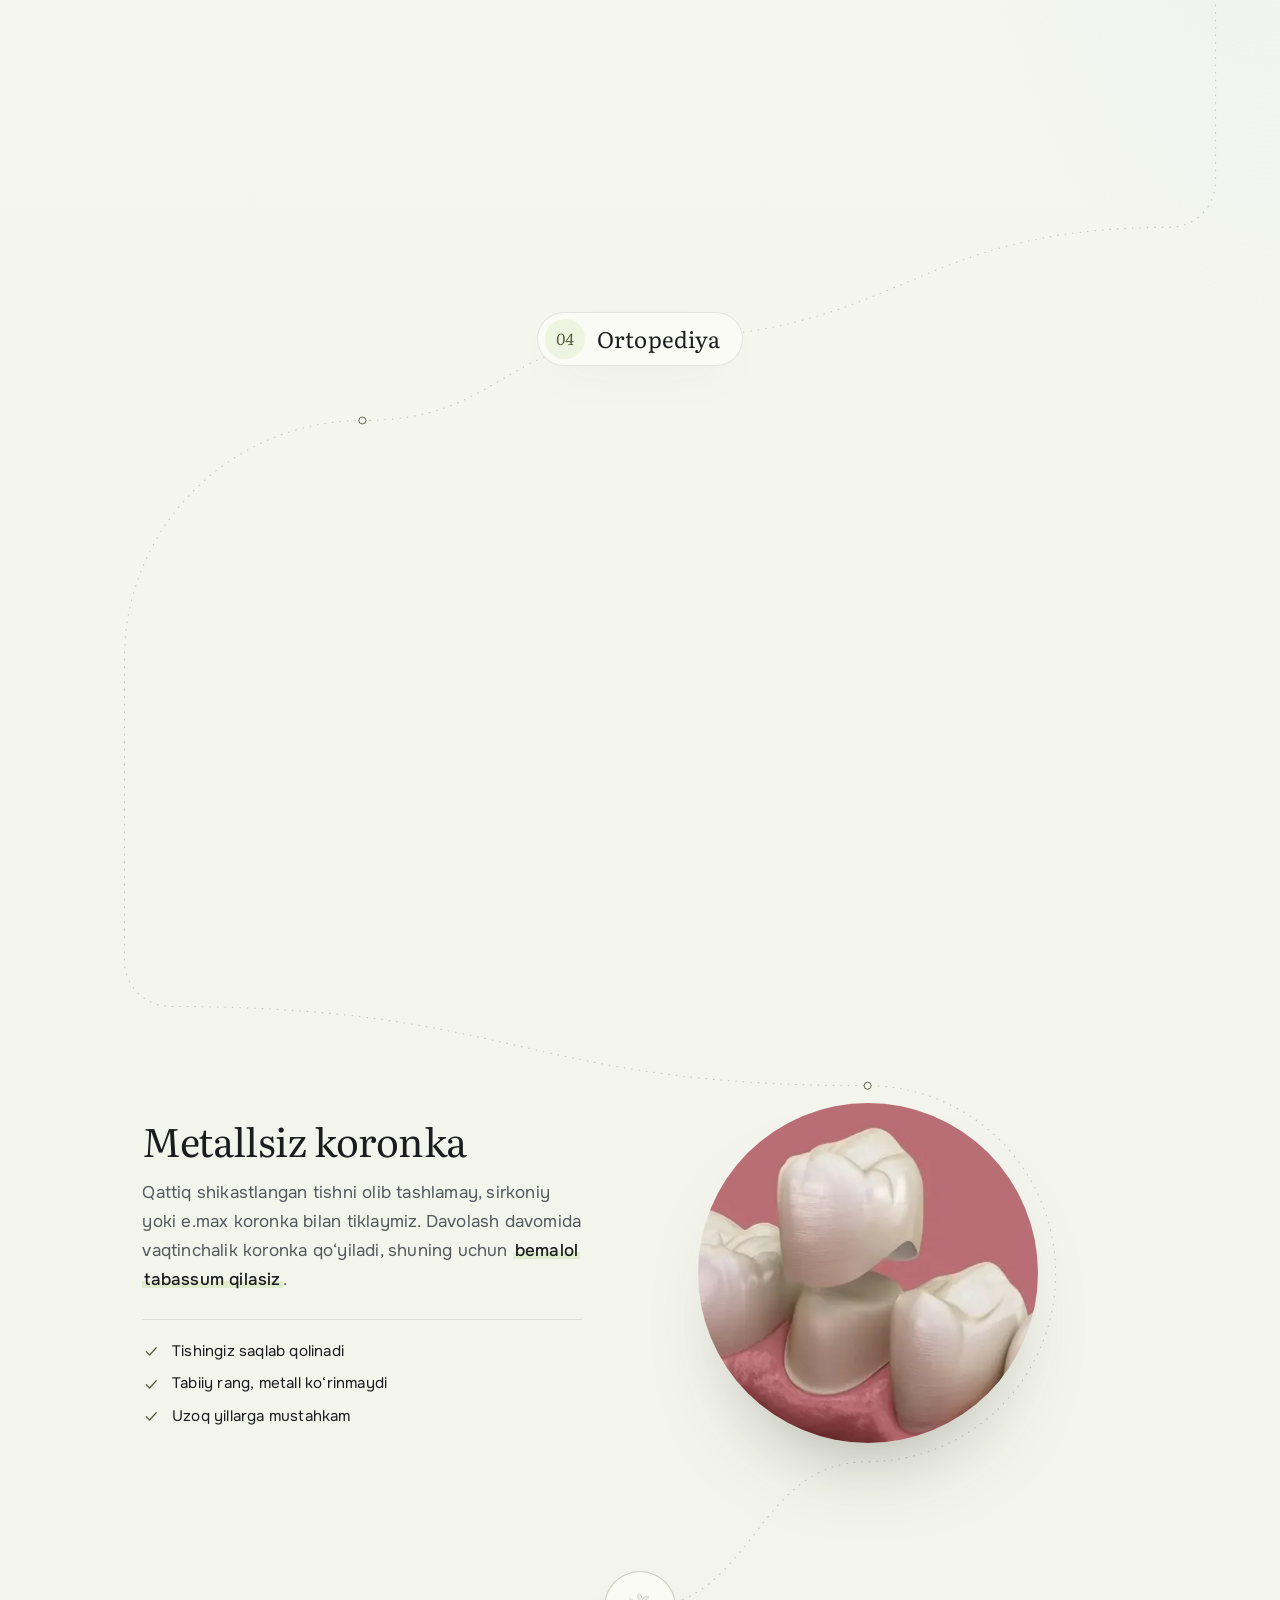
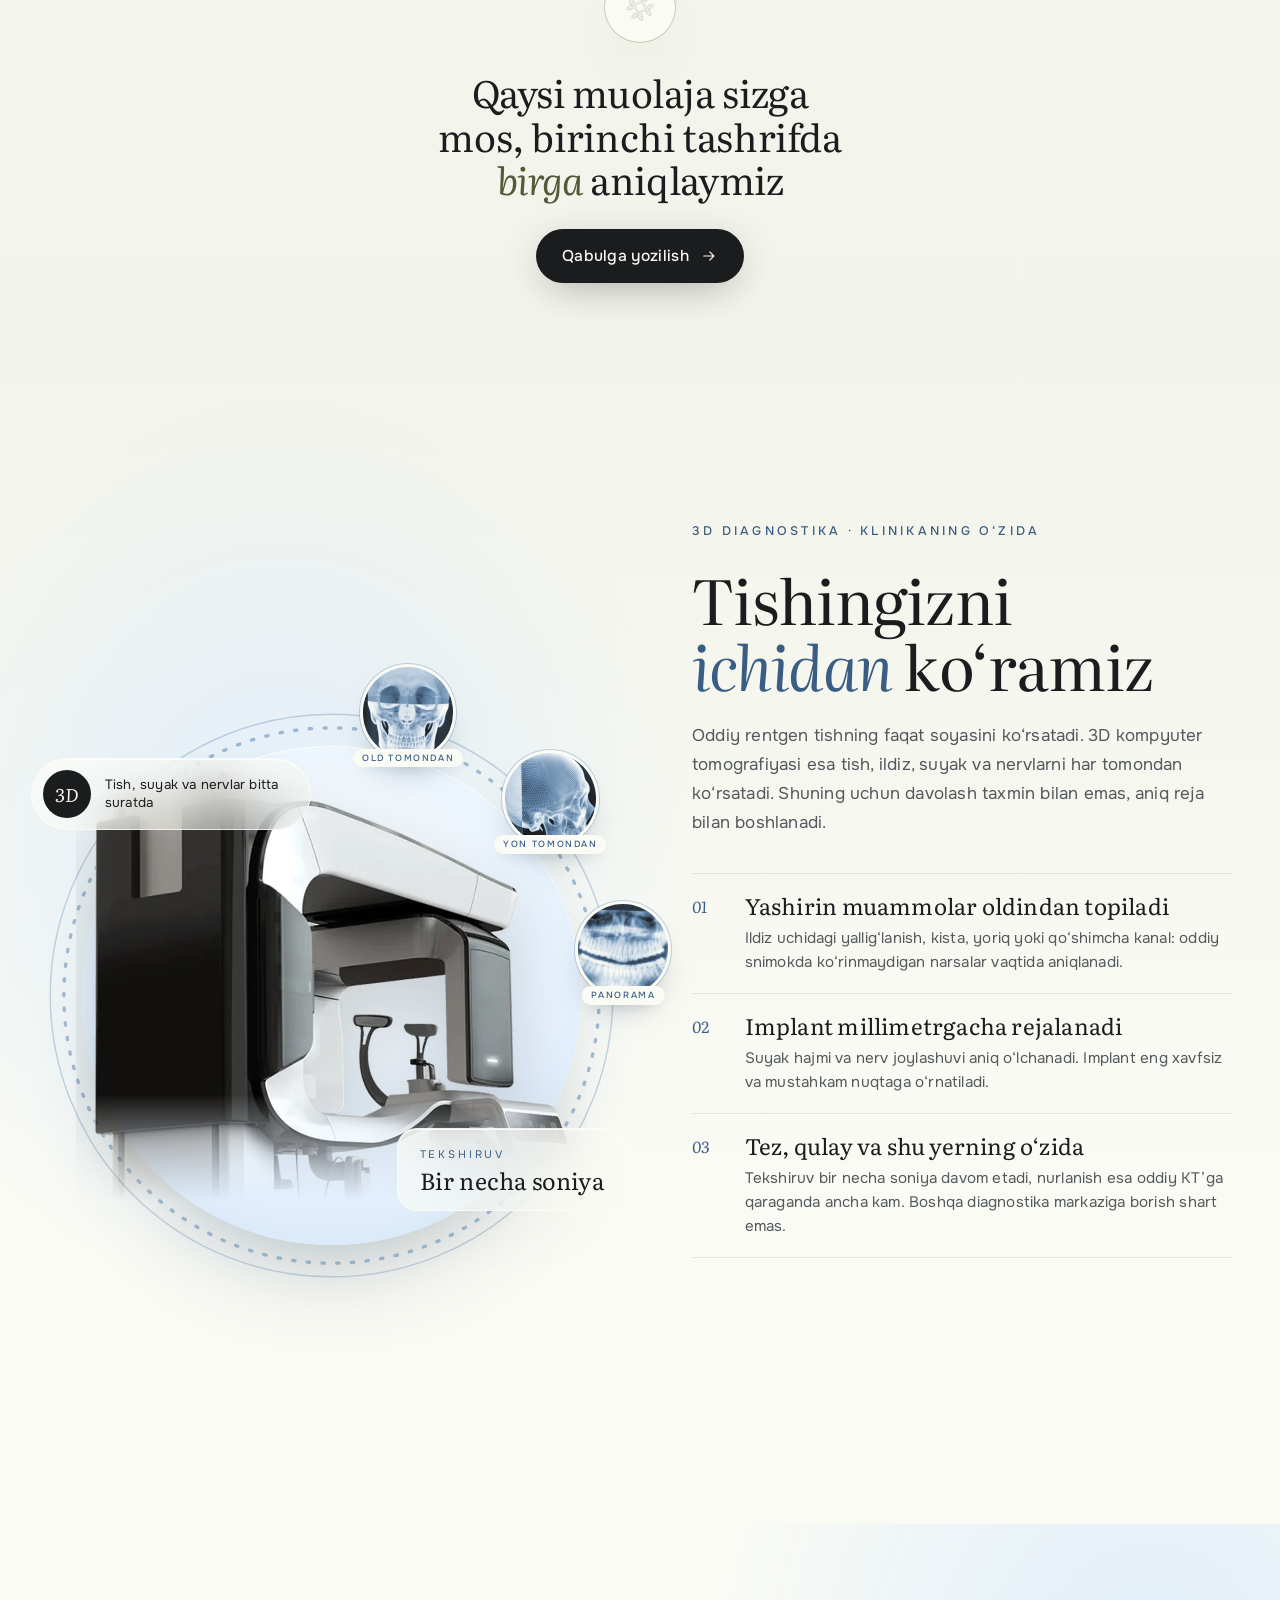
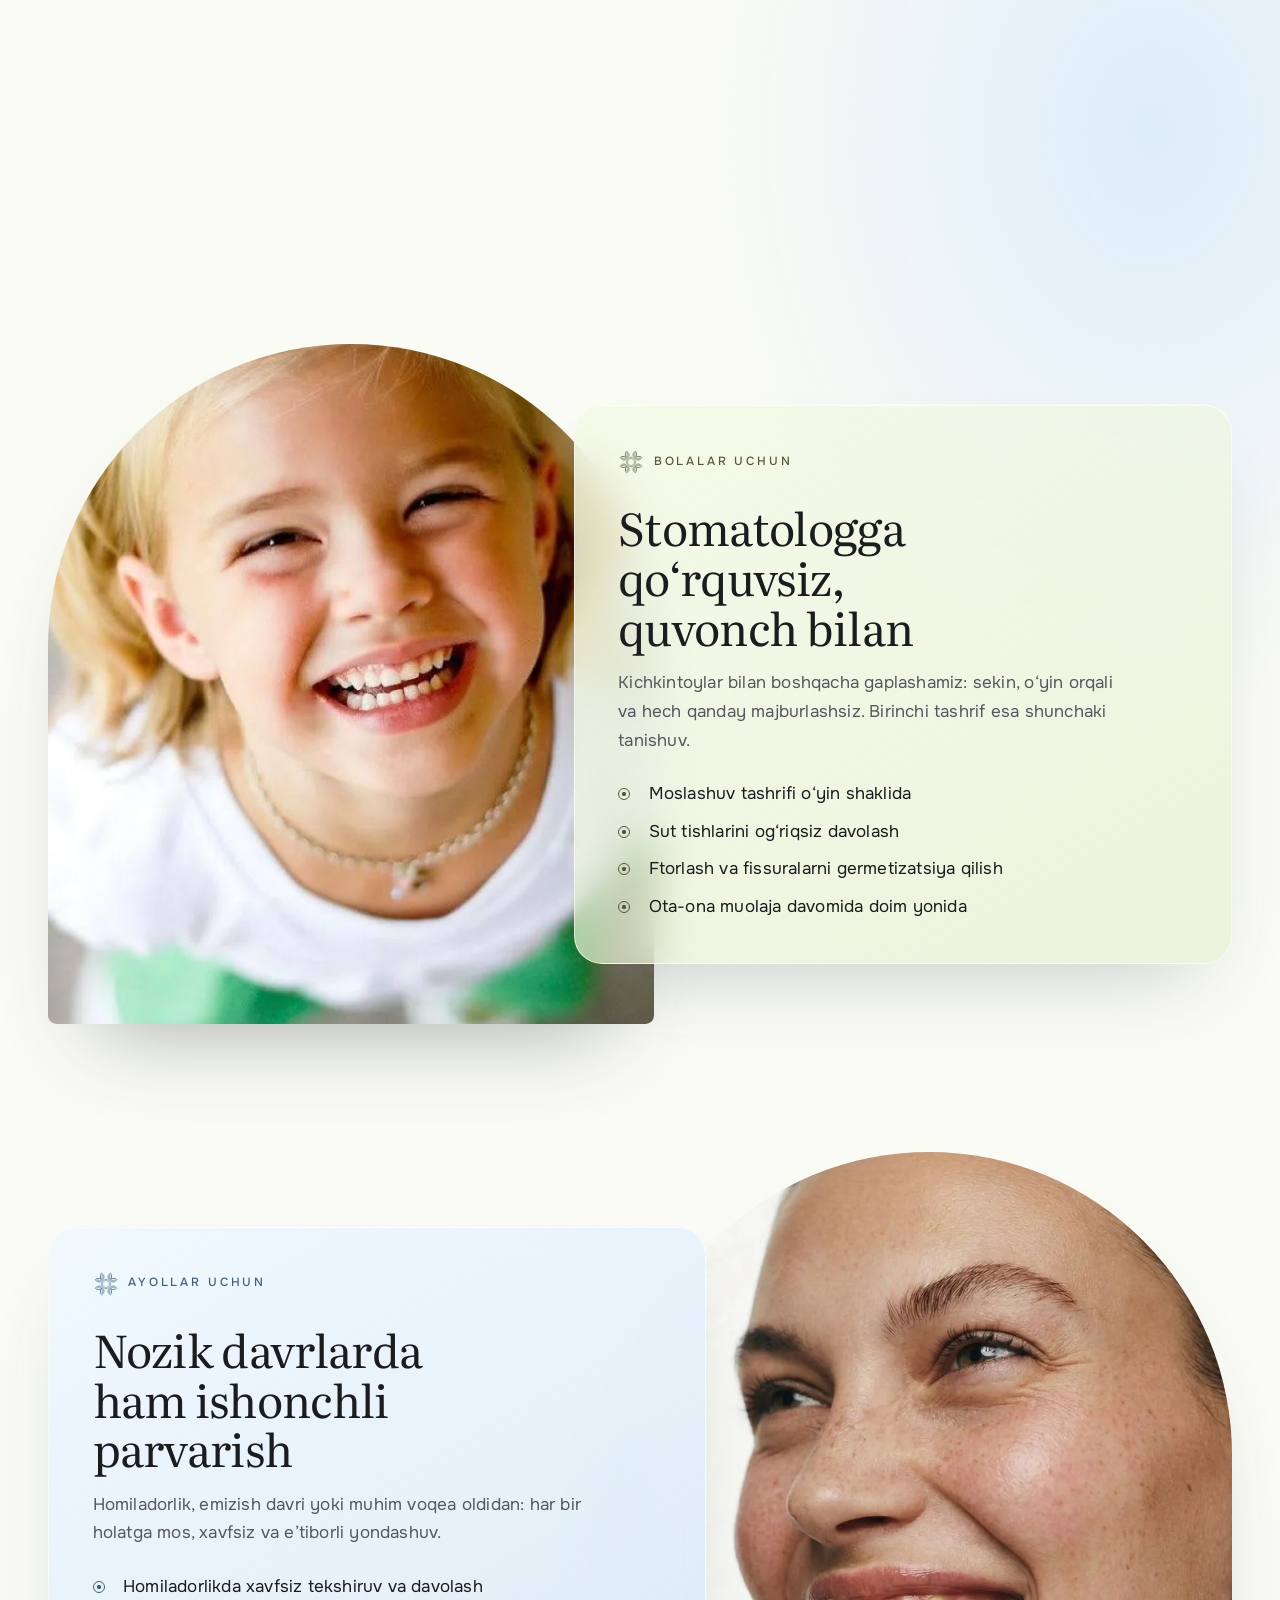
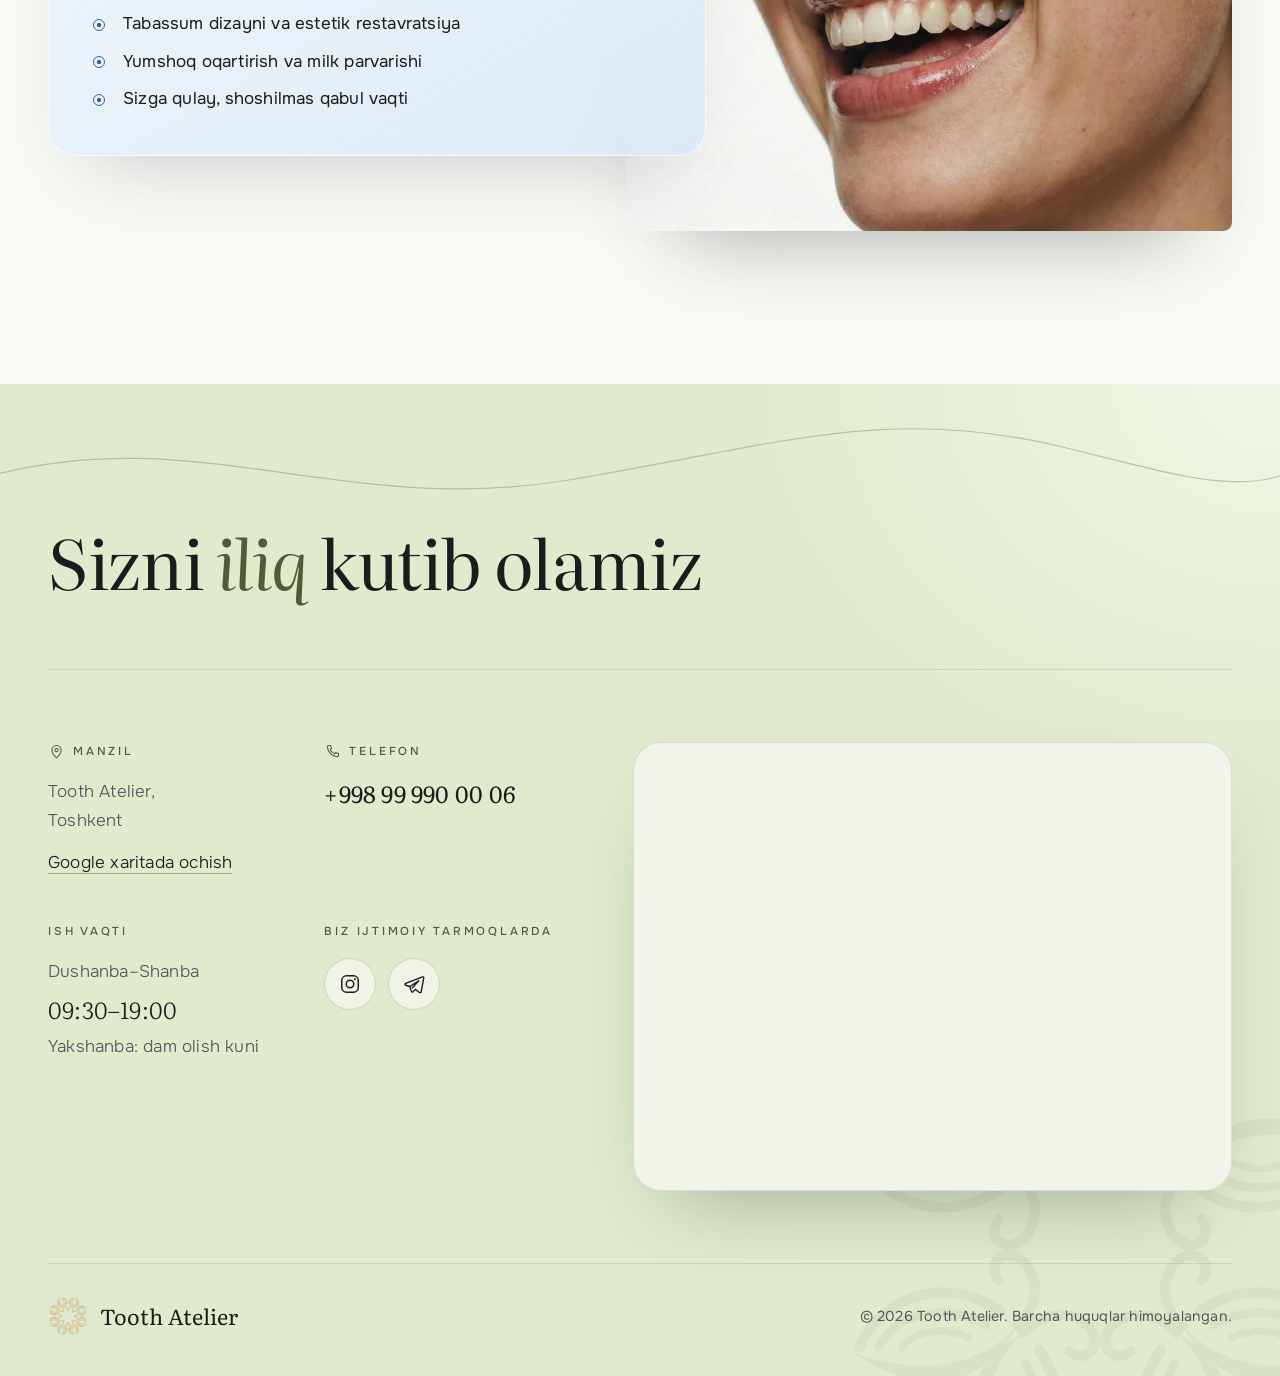
==== commit 9b211c3d: "Add two new cases to Dr. Shahzod's works gallery Co-Authored-By: Claude Opus 5 <noreply@anthropic.co" ====
--- a/index.html
+++ b/index.html
@@ -329,7 +329,7 @@
                   <button class="doc__works" type="button" data-works-open="shahzod" aria-haspopup="dialog" aria-describedby="doc-n-3">
                     <span class="doc__works-thumbs" aria-hidden="true"><img src="img/works/shahzod-1-thumb.webp" width="96" height="96" loading="lazy" decoding="async" alt=""><img src="img/works/shahzod-3-thumb.webp" width="96" height="96" loading="lazy" decoding="async" alt=""></span>
                     <span data-i18n="works.btn">Ishlarini ko‘rish</span>
-                    <span class="doc__works-count" aria-hidden="true">23</span>
+                    <span class="doc__works-count" aria-hidden="true">25</span>
                   </button>
                 </div>
                 <figcaption class="doc__caption">
@@ -1296,6 +1296,24 @@
         <li class="case" style="--ar: 7 / 8">
           <figure class="case__fig">
             <div class="case__media case__media--pair">
+              <span class="case__half"><img src="img/works/shahzod-24-front-560.webp" srcset="img/works/shahzod-24-front-560.webp 560w, img/works/shahzod-24-front-lg.webp 1000w" sizes="(max-width: 640px) 90vw, 60vh" width="1000" height="571" loading="lazy" decoding="async" alt=""><span class="case__tag case__tag--after" data-i18n="works.after">Keyin</span></span>
+              <span class="case__half"><img src="img/works/shahzod-24-smile-560.webp" srcset="img/works/shahzod-24-smile-560.webp 560w, img/works/shahzod-24-smile-lg.webp 1000w" sizes="(max-width: 640px) 90vw, 60vh" width="1000" height="571" loading="lazy" decoding="async" alt=""><span class="case__tag case__tag--after" data-i18n="works.smile">Tabassum</span></span>
+            </div>
+            <figcaption class="case__caption"><span class="case__title" data-i18n="works.h7">Yangi tabassum</span></figcaption>
+          </figure>
+        </li>
+        <li class="case" style="--ar: 7 / 8">
+          <figure class="case__fig">
+            <div class="case__media case__media--pair">
+              <span class="case__half"><img src="img/works/shahzod-25-before-560.webp" srcset="img/works/shahzod-25-before-560.webp 560w, img/works/shahzod-25-before-lg.webp 1000w" sizes="(max-width: 640px) 90vw, 60vh" width="1000" height="571" loading="lazy" decoding="async" alt=""><span class="case__tag" data-i18n="works.before">Oldin</span></span>
+              <span class="case__half"><img src="img/works/shahzod-25-after-560.webp" srcset="img/works/shahzod-25-after-560.webp 560w, img/works/shahzod-25-after-lg.webp 1000w" sizes="(max-width: 640px) 90vw, 60vh" width="1000" height="571" loading="lazy" decoding="async" alt=""><span class="case__tag case__tag--after" data-i18n="works.after">Keyin</span></span>
+            </div>
+            <figcaption class="case__caption"><span class="case__title" data-i18n="works.h5">Ikkala jag‘ni total reabilitatsiya qilish</span></figcaption>
+          </figure>
+        </li>
+        <li class="case" style="--ar: 7 / 8">
+          <figure class="case__fig">
+            <div class="case__media case__media--pair">
               <span class="case__half"><img src="img/works/shahzod-14-before-560.webp" srcset="img/works/shahzod-14-before-560.webp 560w, img/works/shahzod-14-before-lg.webp 1000w" sizes="(max-width: 640px) 90vw, 60vh" width="1000" height="571" loading="lazy" decoding="async" alt=""><span class="case__tag" data-i18n="works.before">Oldin</span></span>
               <span class="case__half"><img src="img/works/shahzod-14-after-560.webp" srcset="img/works/shahzod-14-after-560.webp 560w, img/works/shahzod-14-after-lg.webp 1000w" sizes="(max-width: 640px) 90vw, 60vh" width="1000" height="571" loading="lazy" decoding="async" alt=""><span class="case__tag case__tag--after" data-i18n="works.after">Keyin</span></span>
             </div>
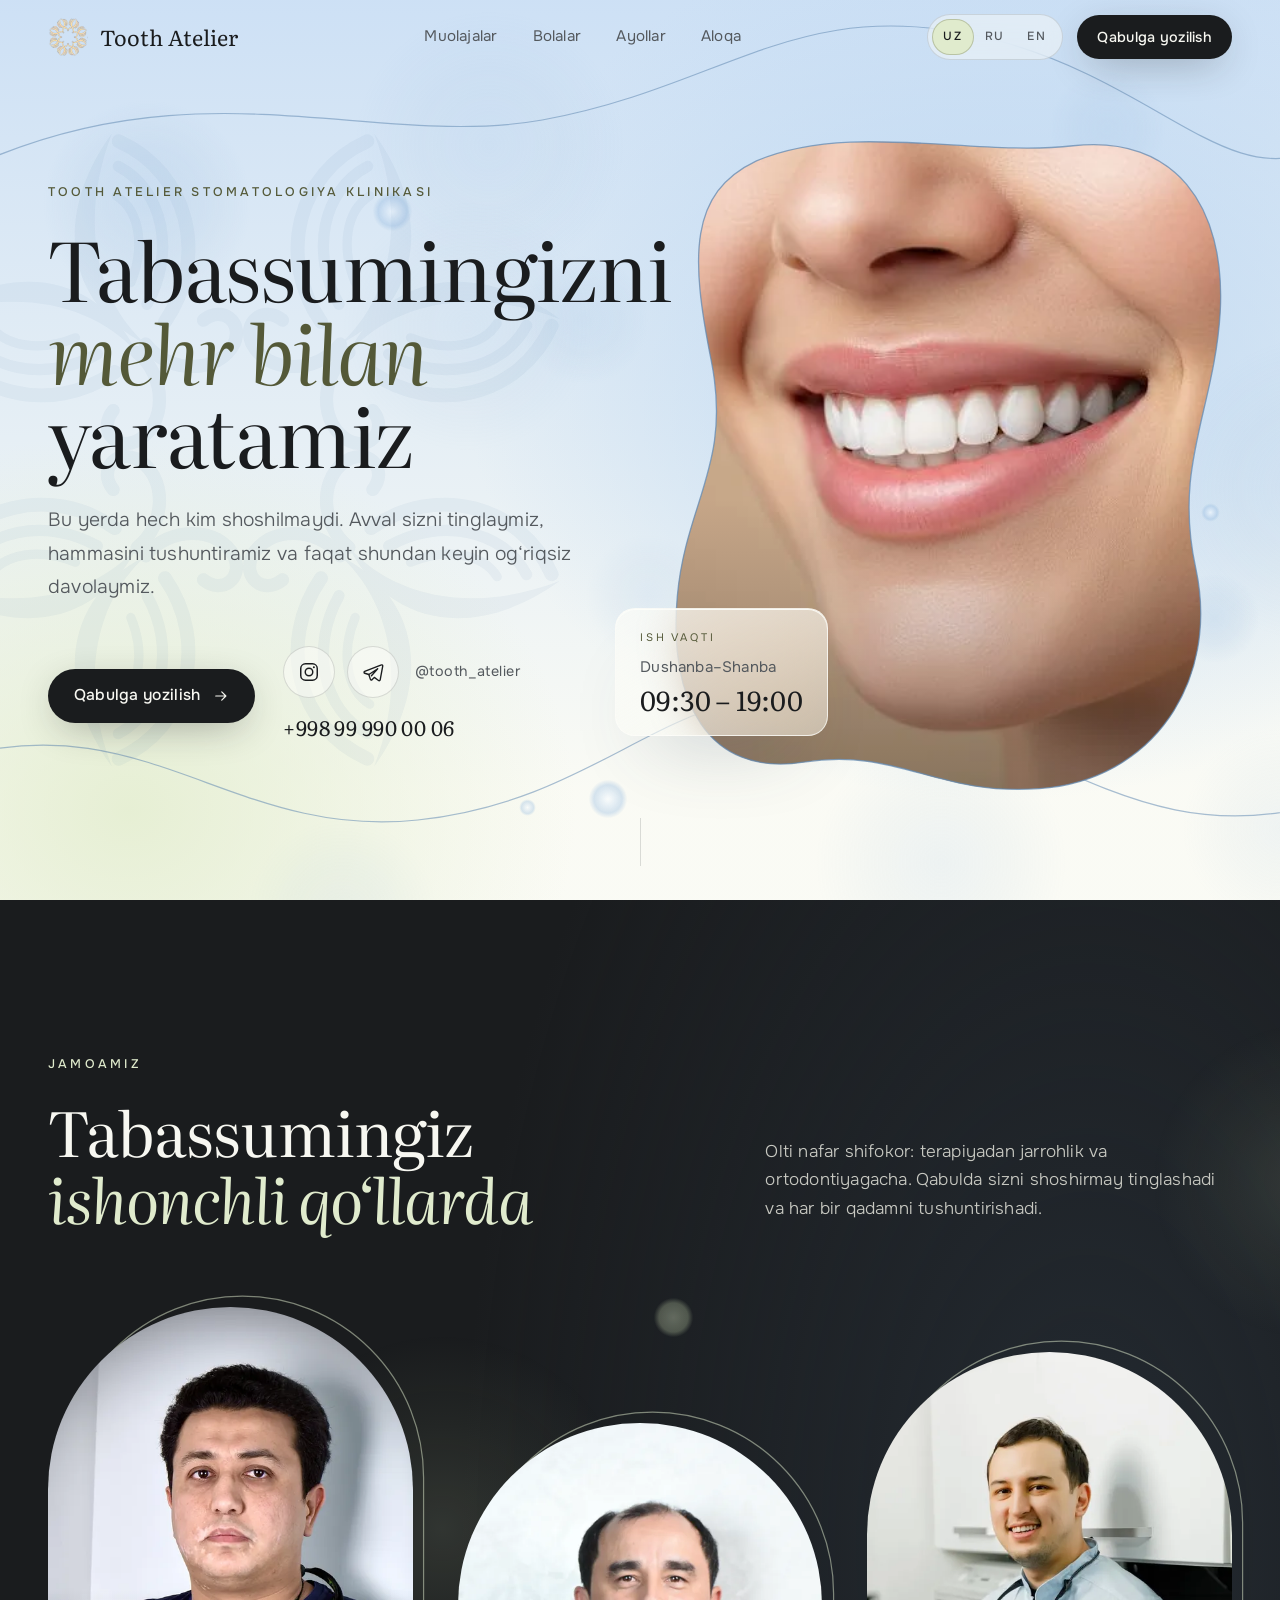
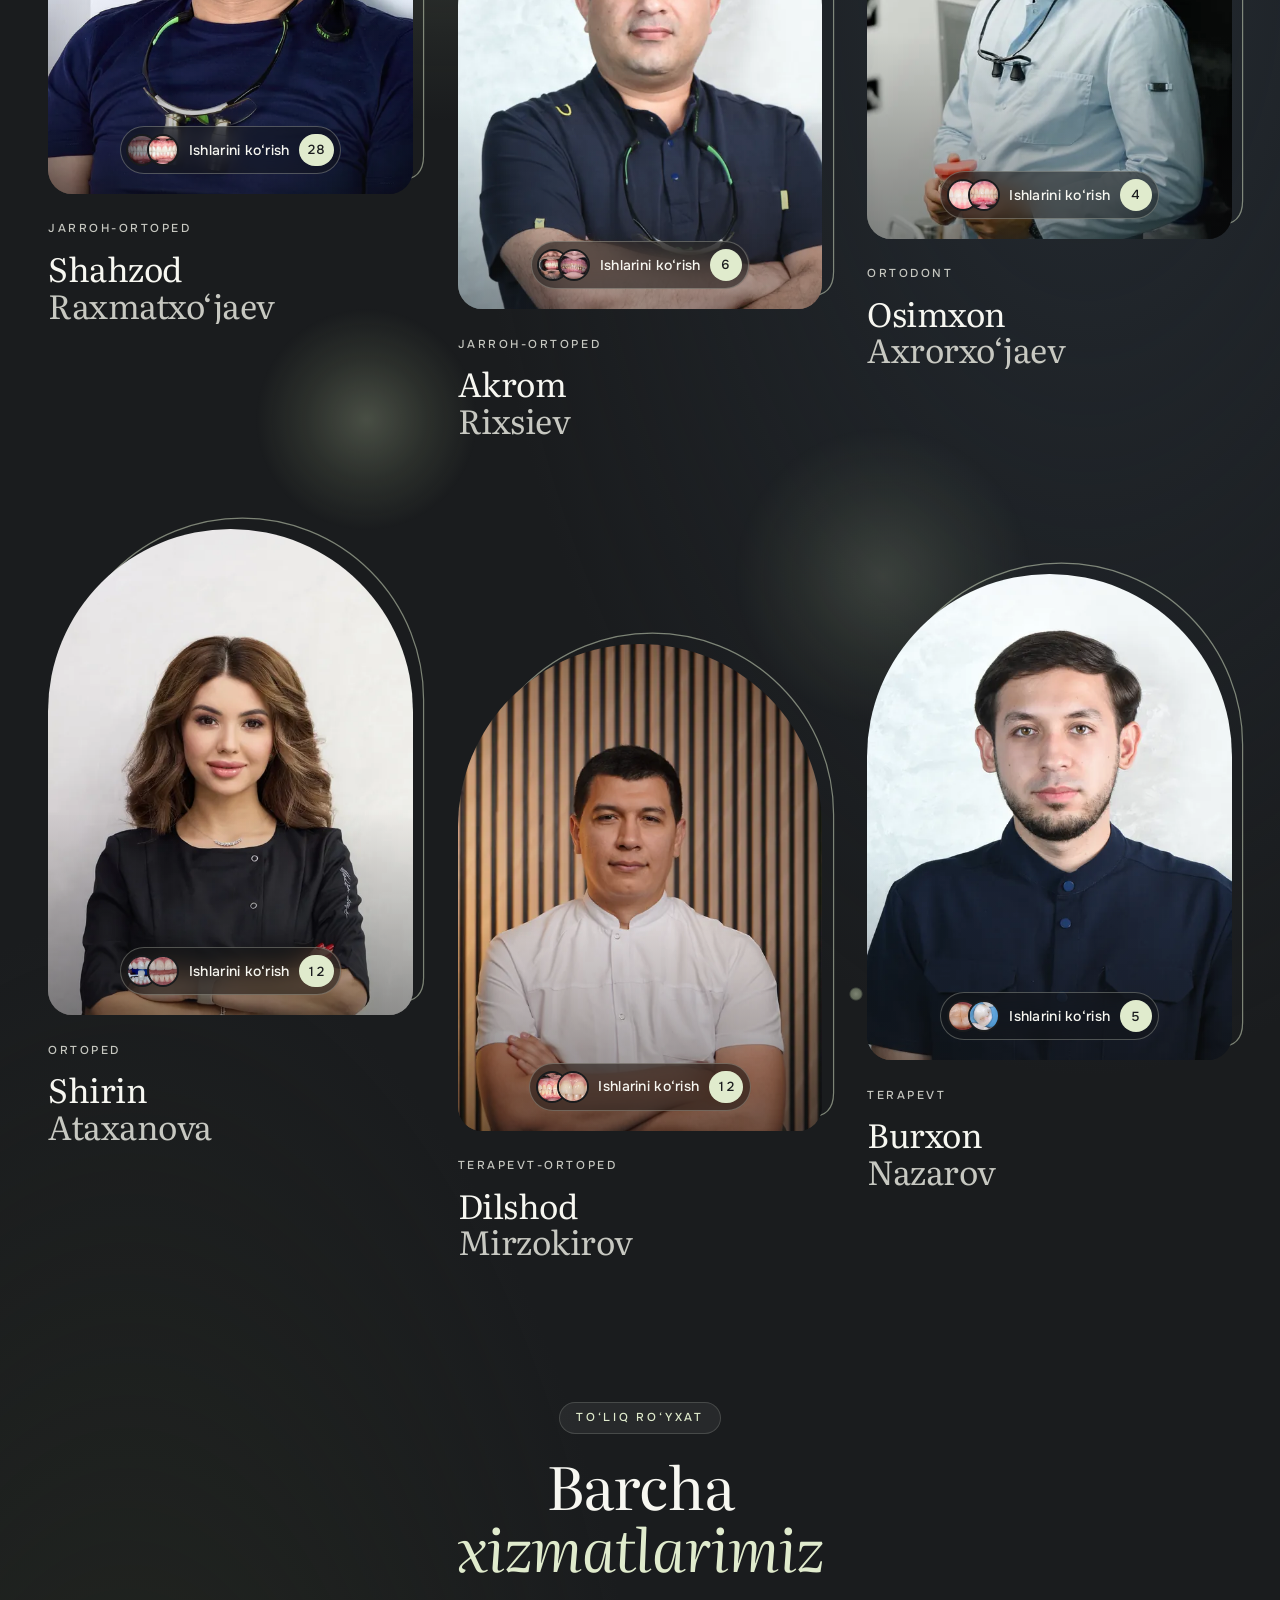
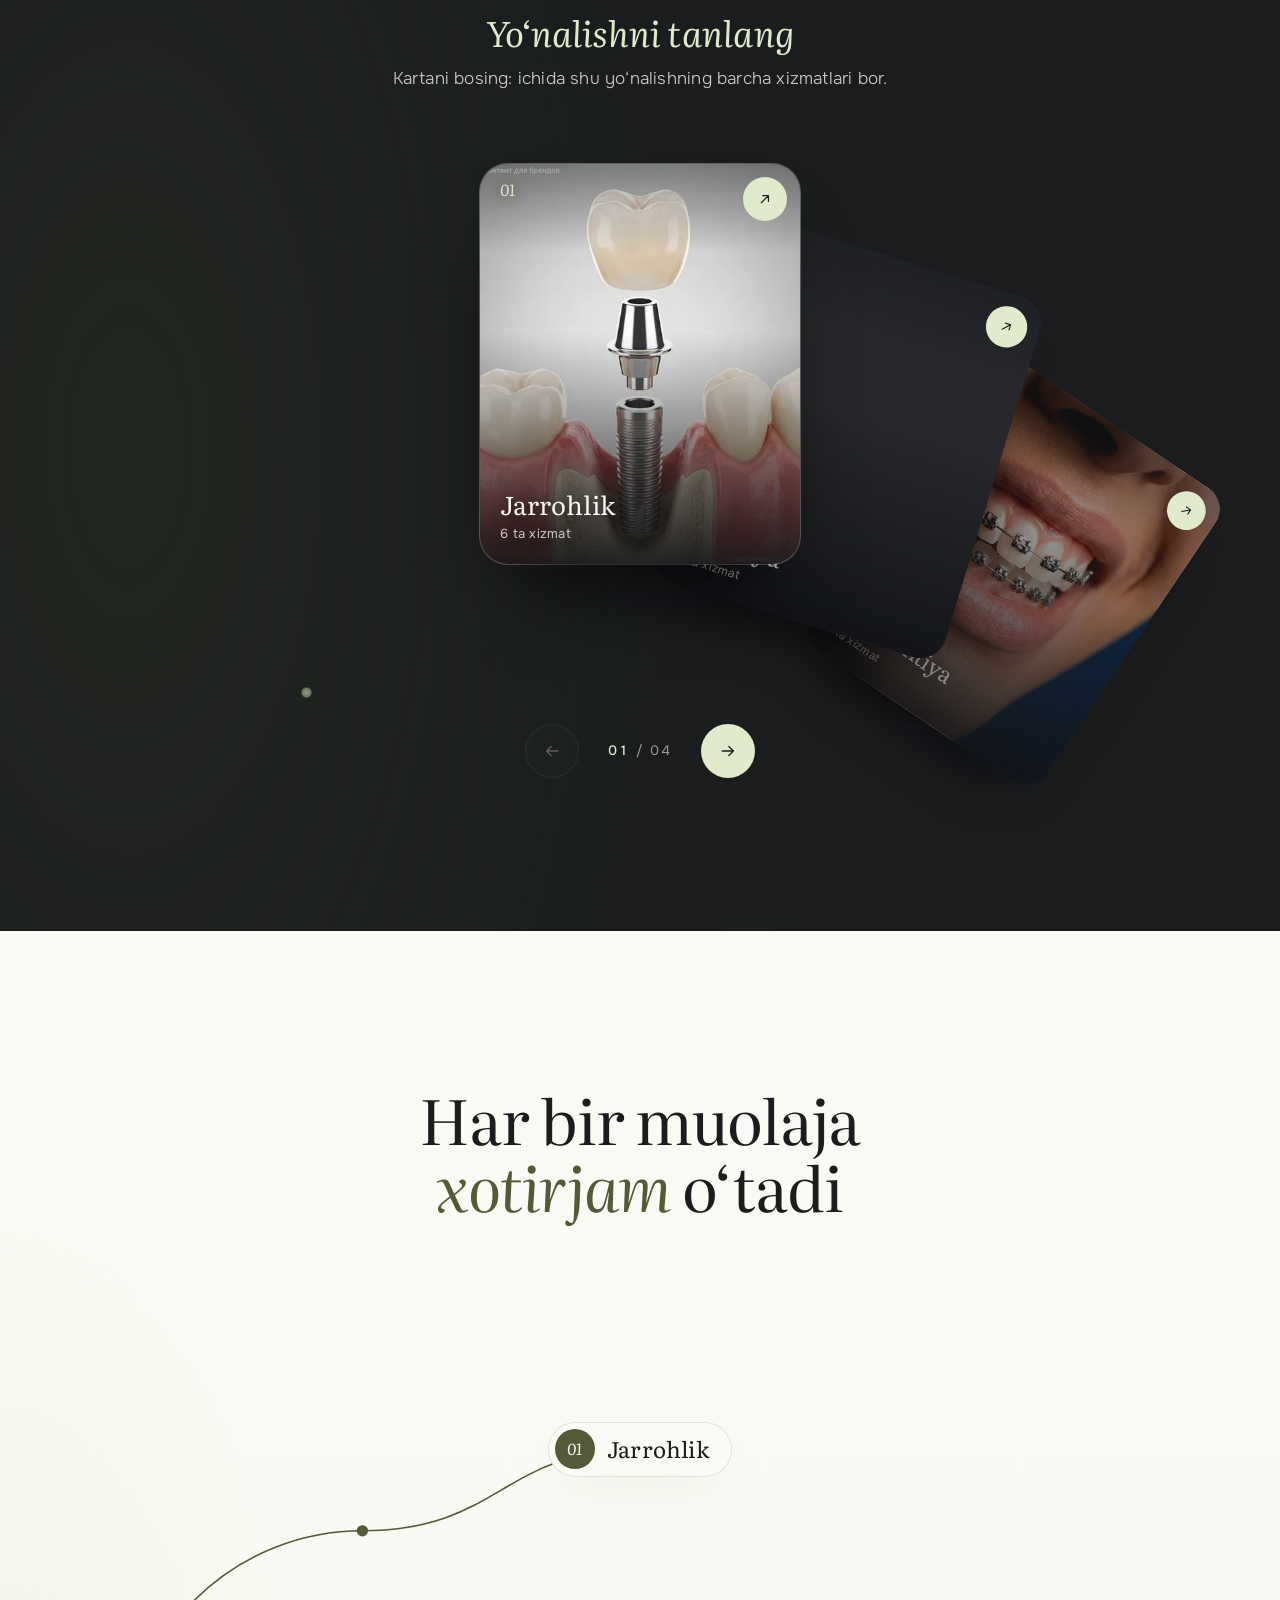
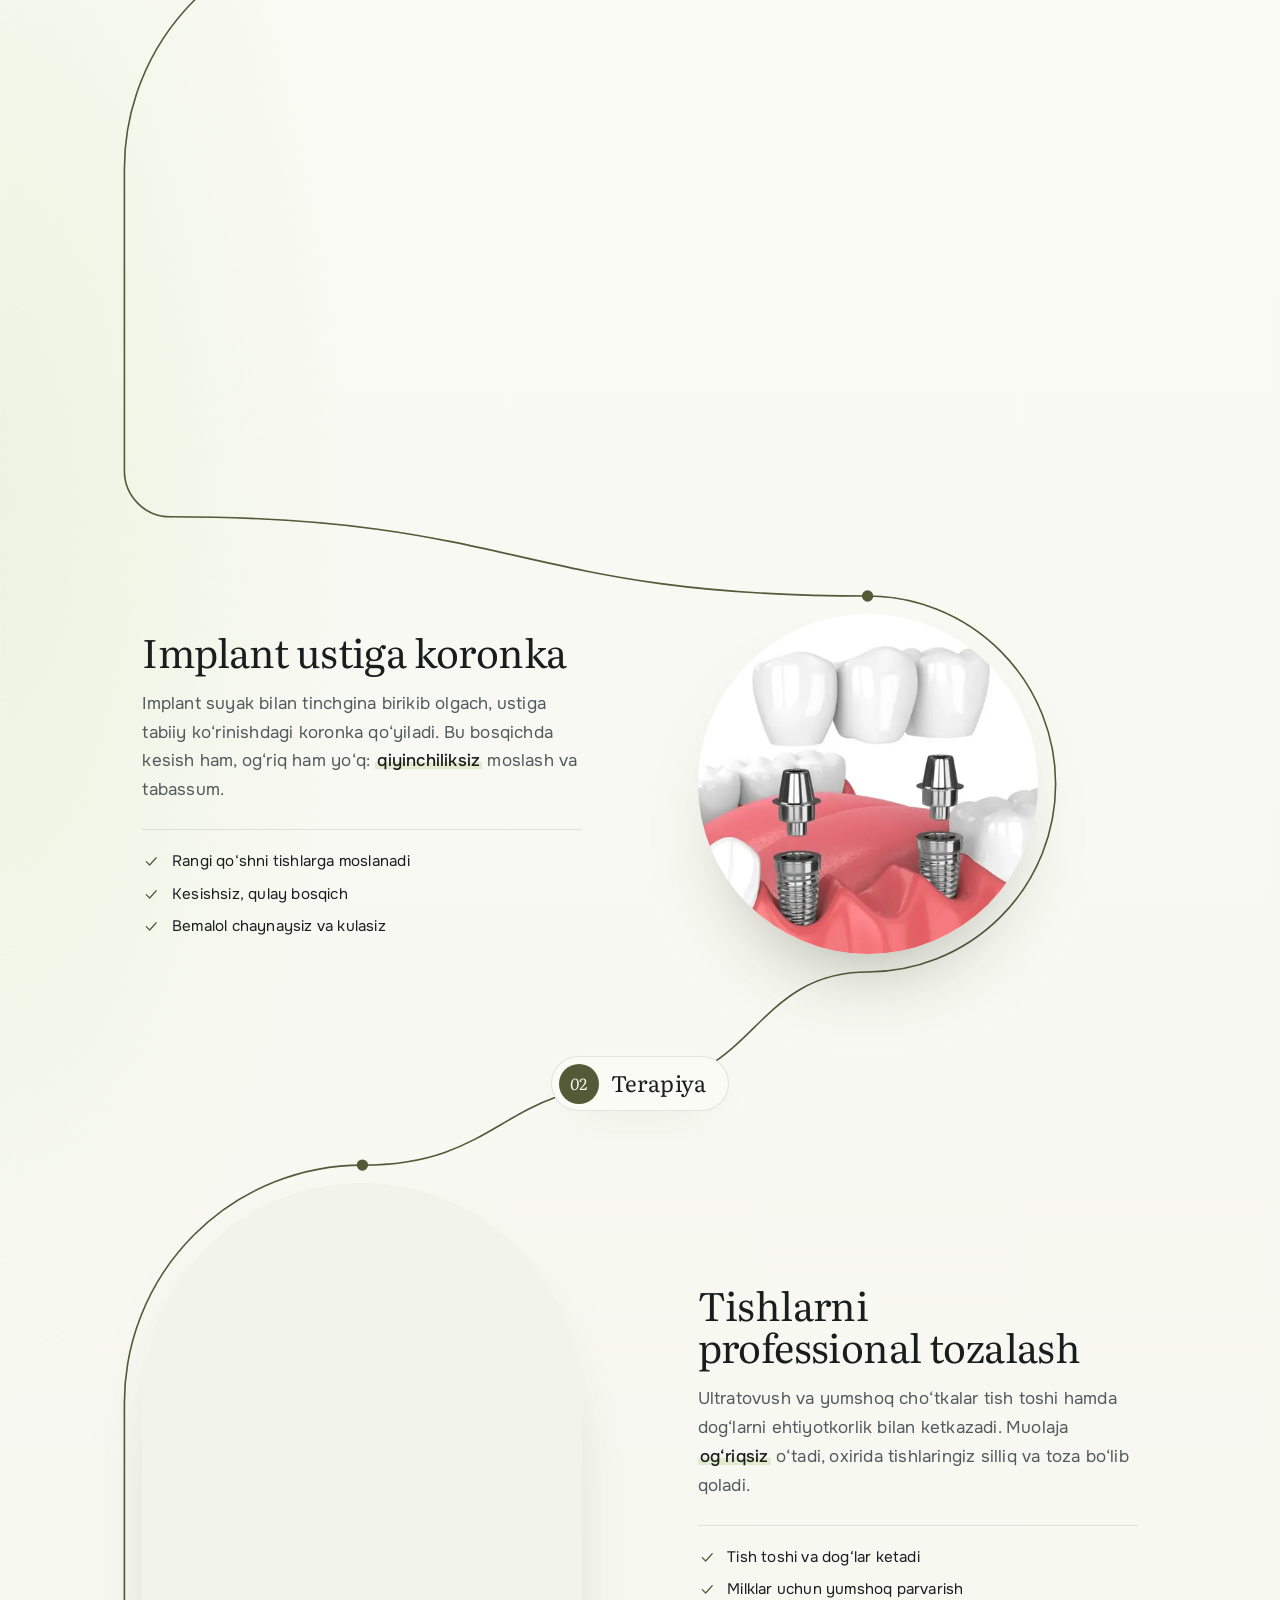
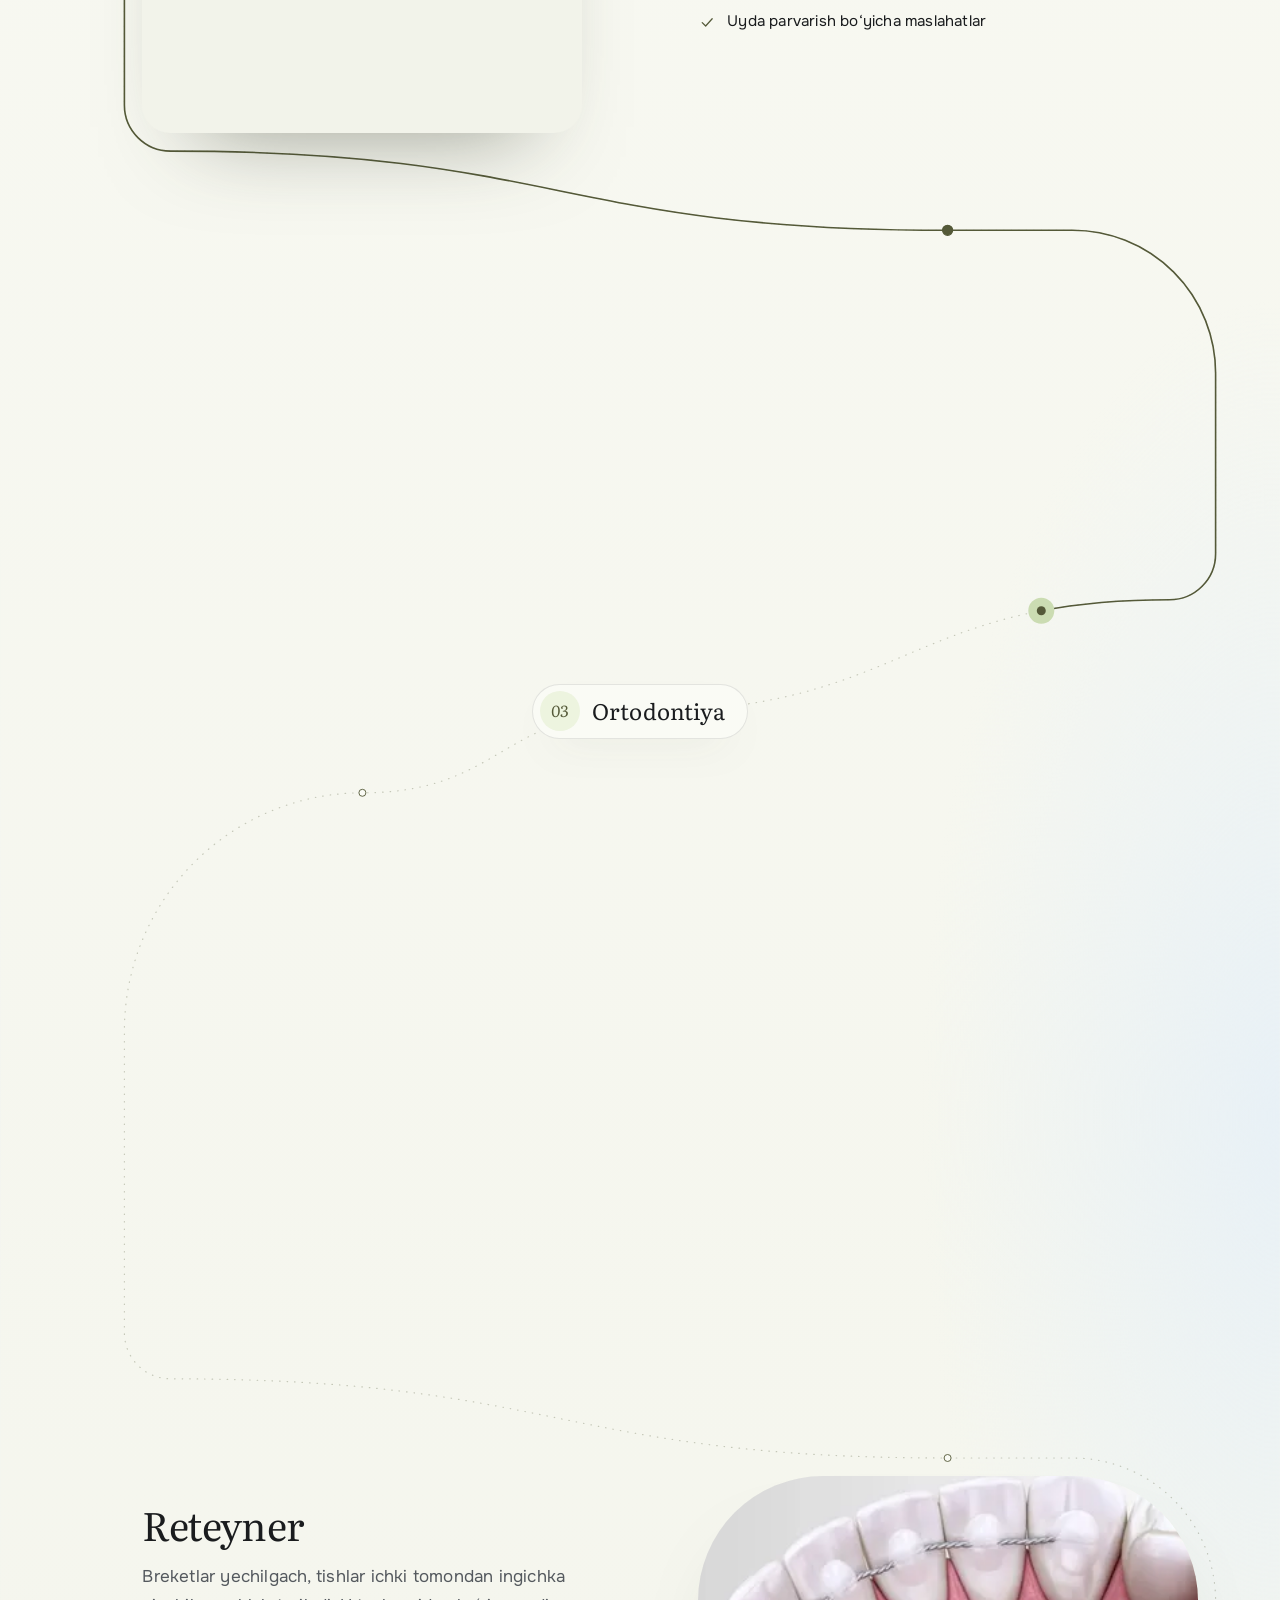
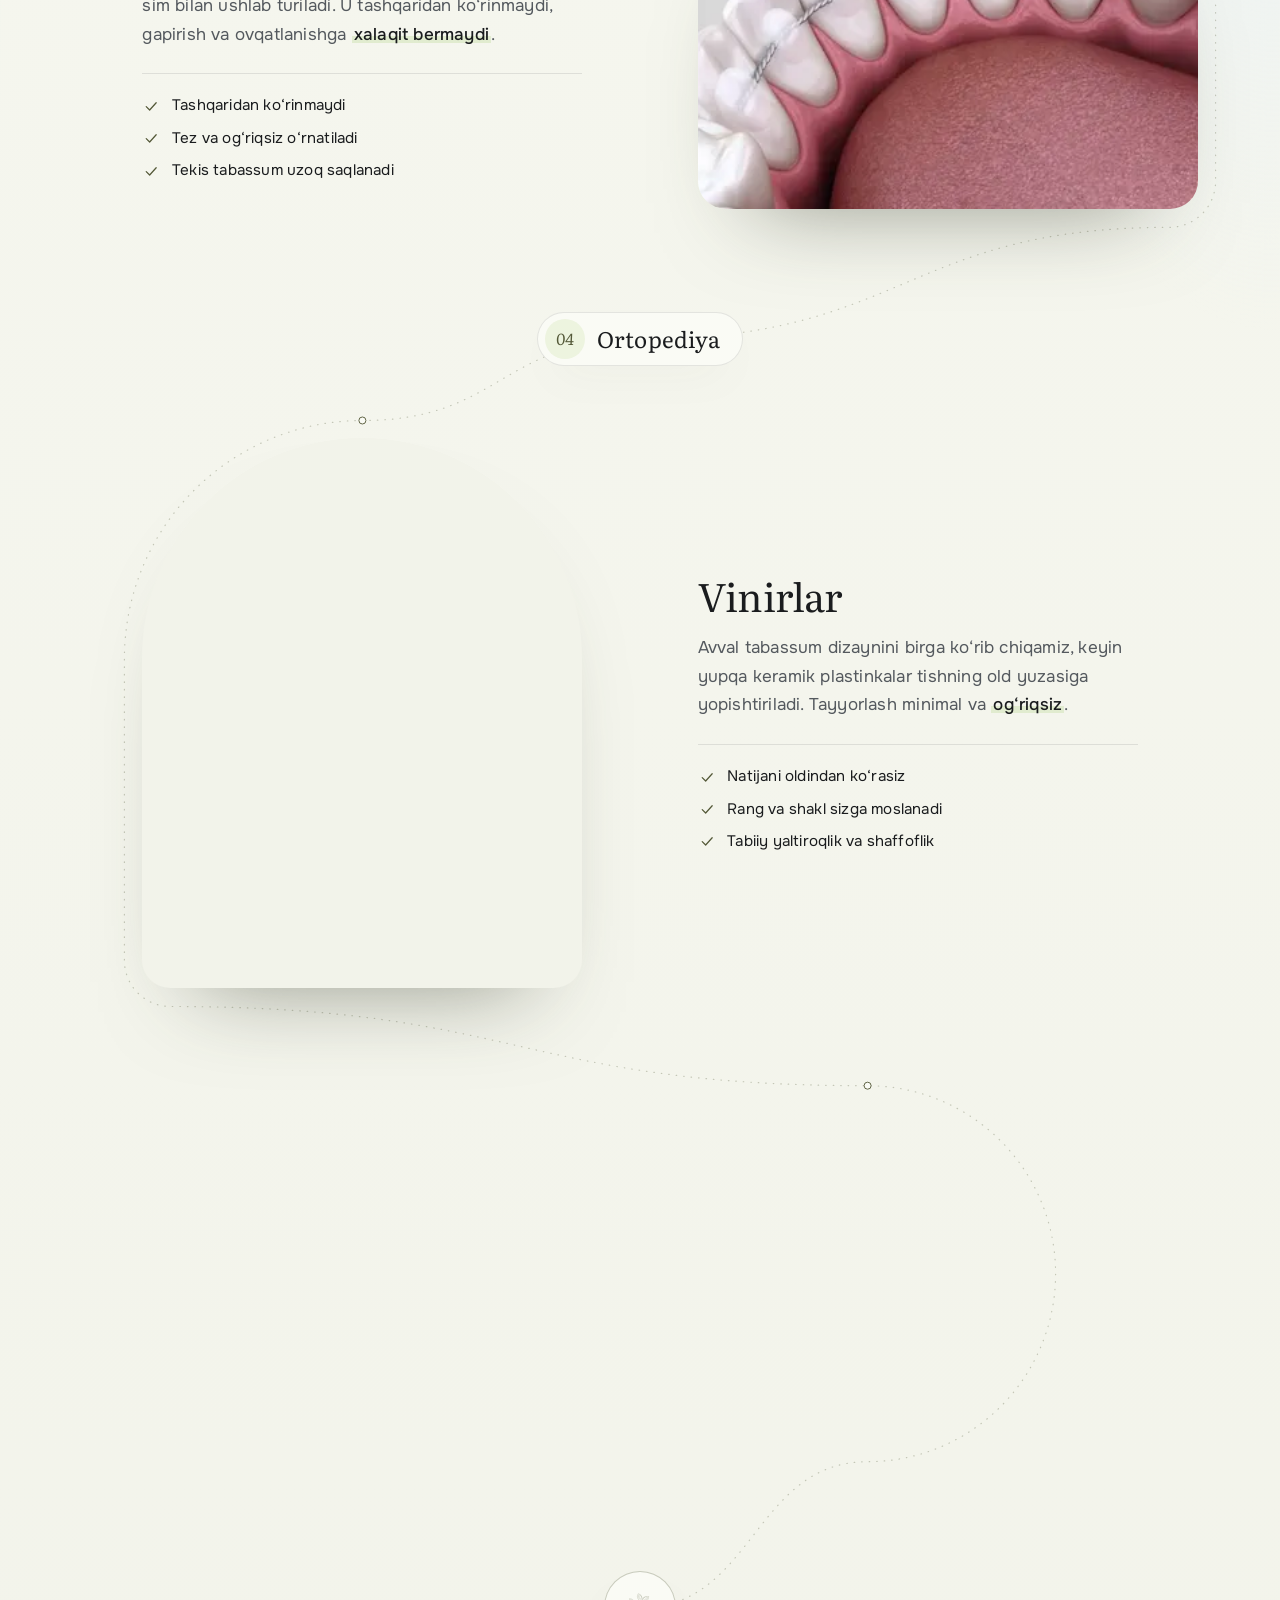
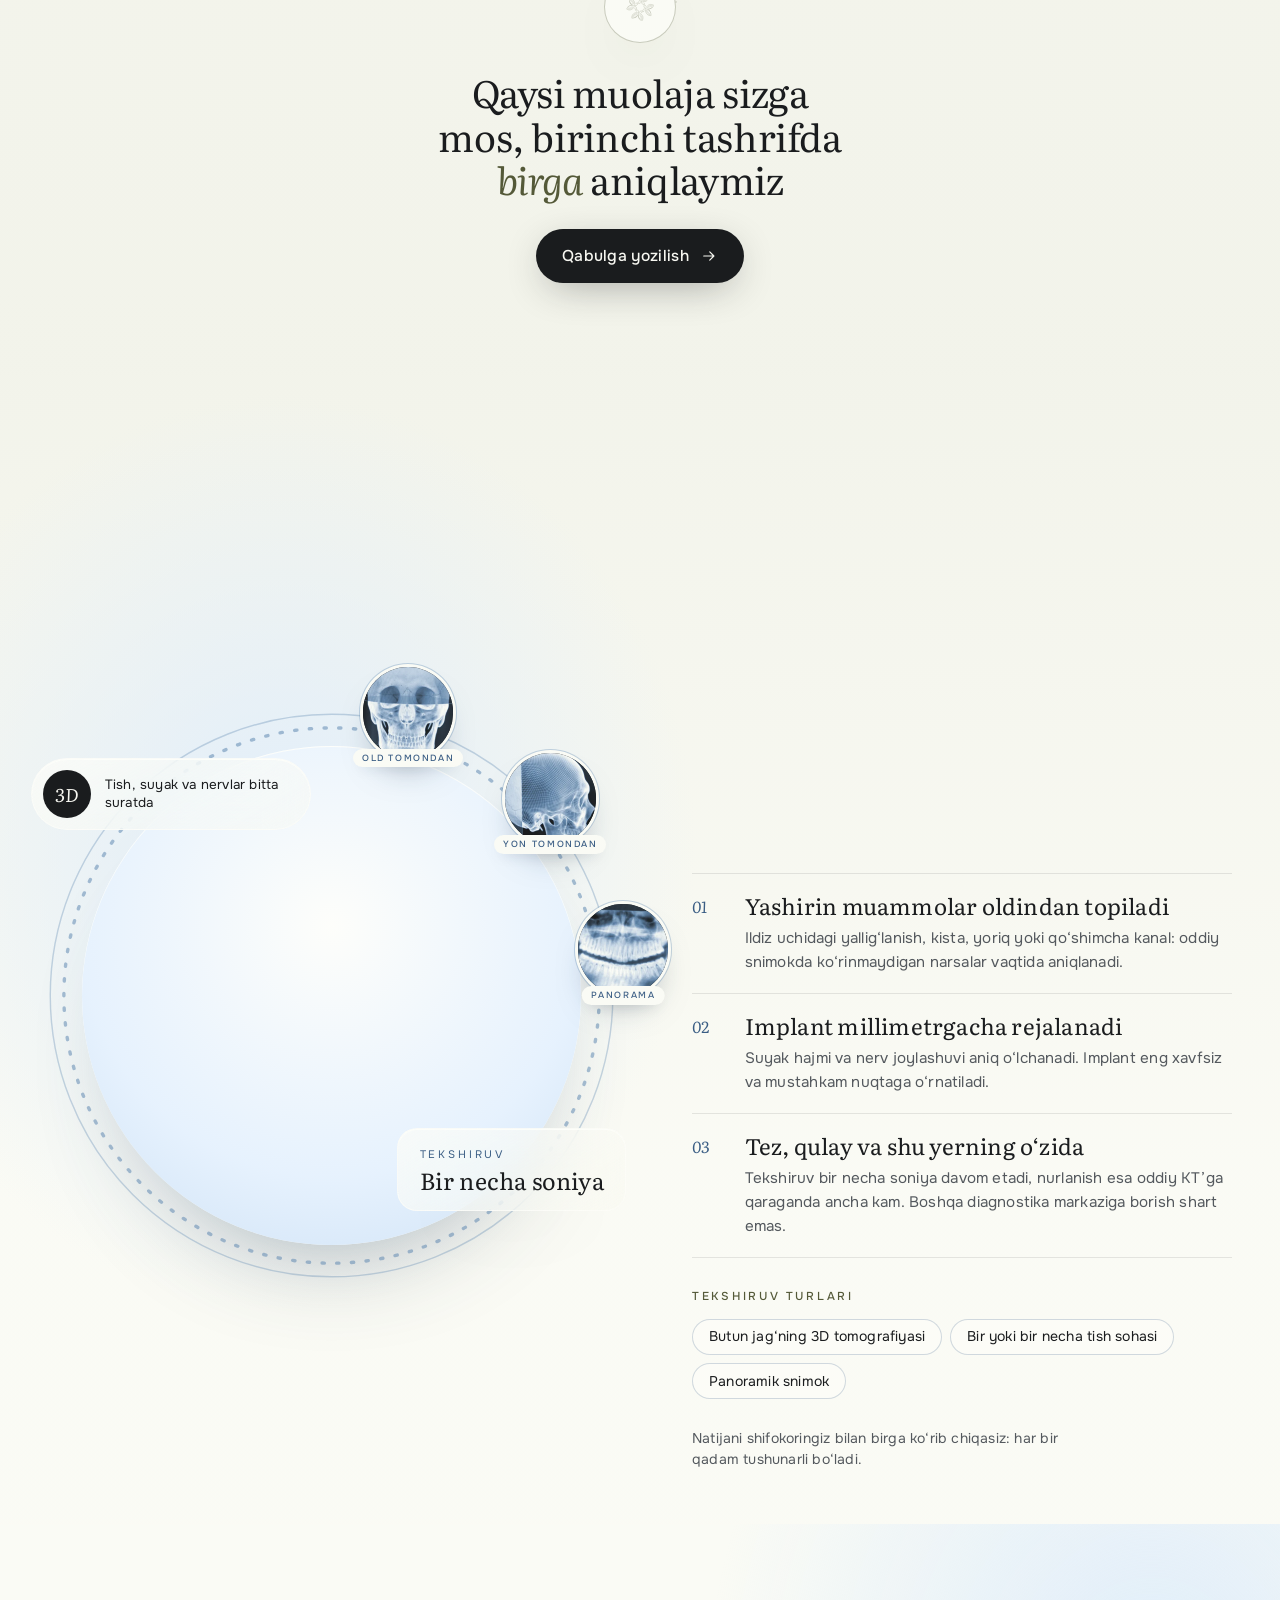
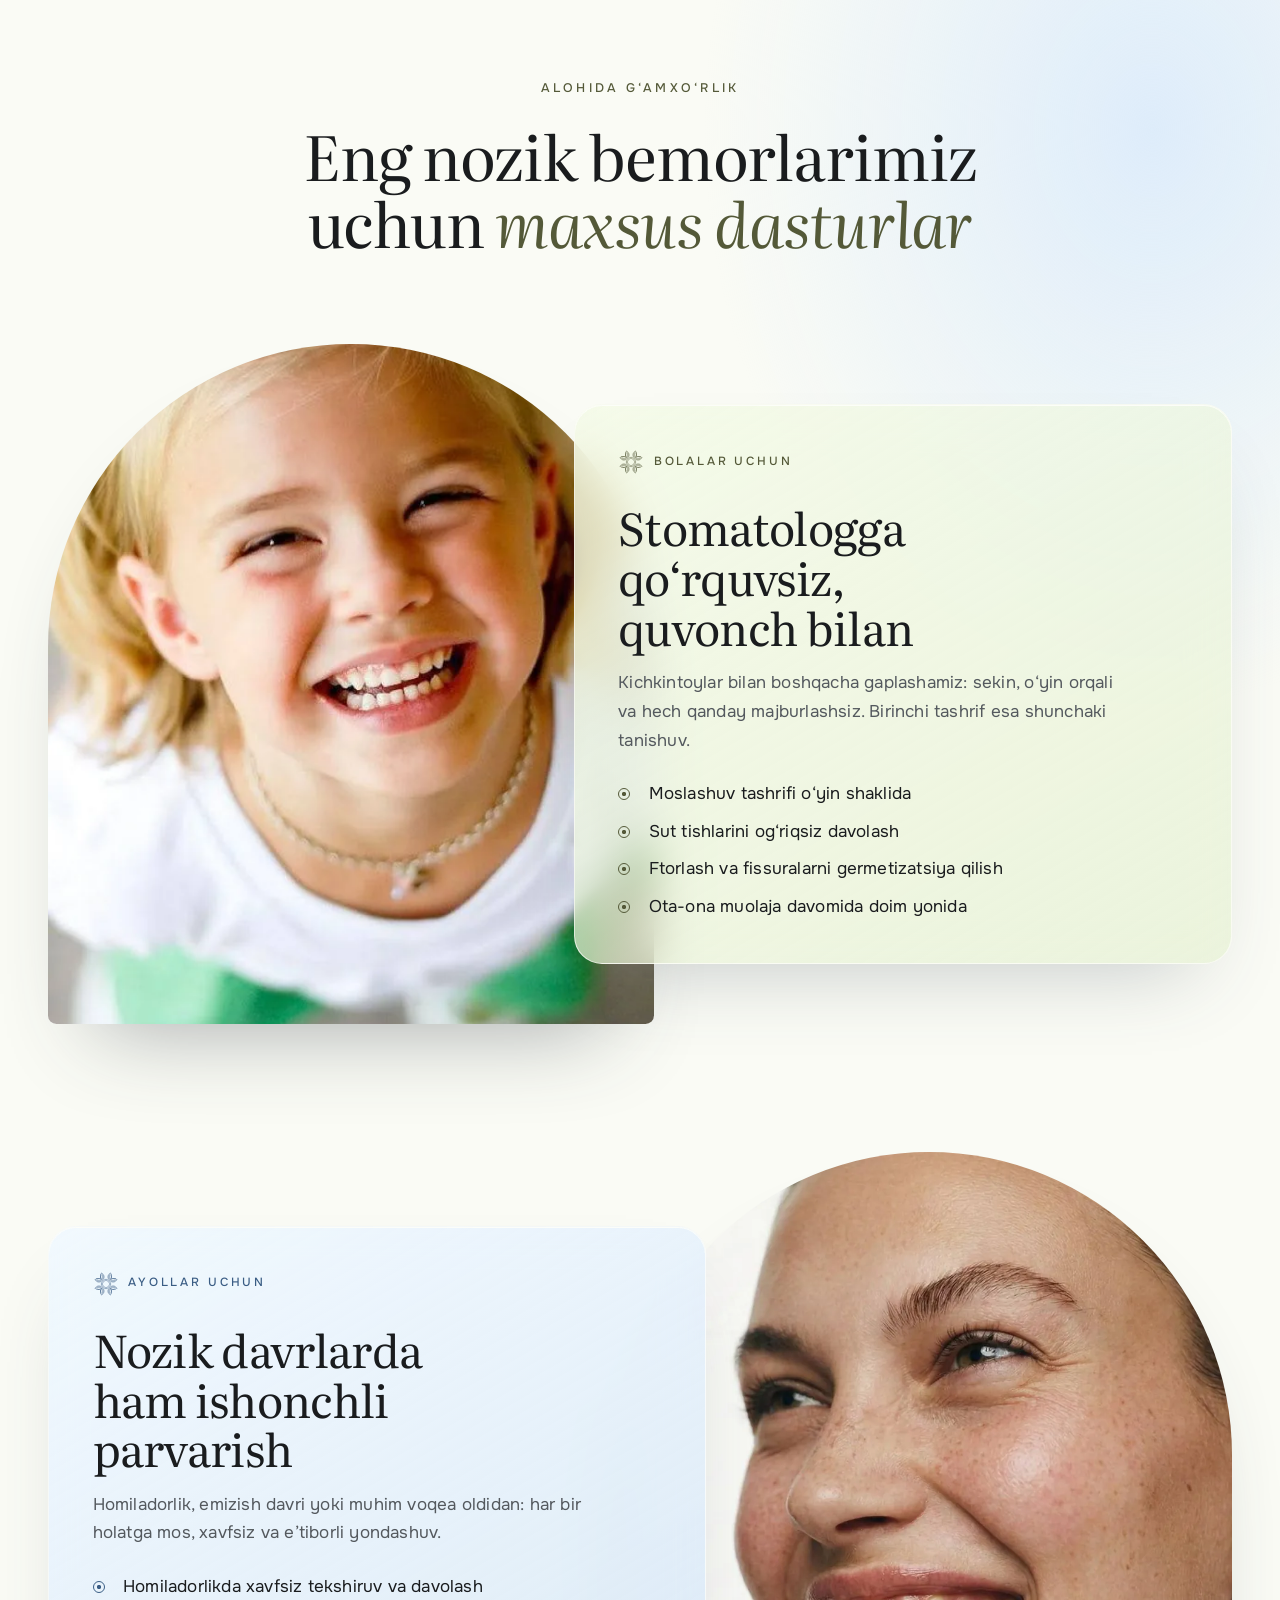
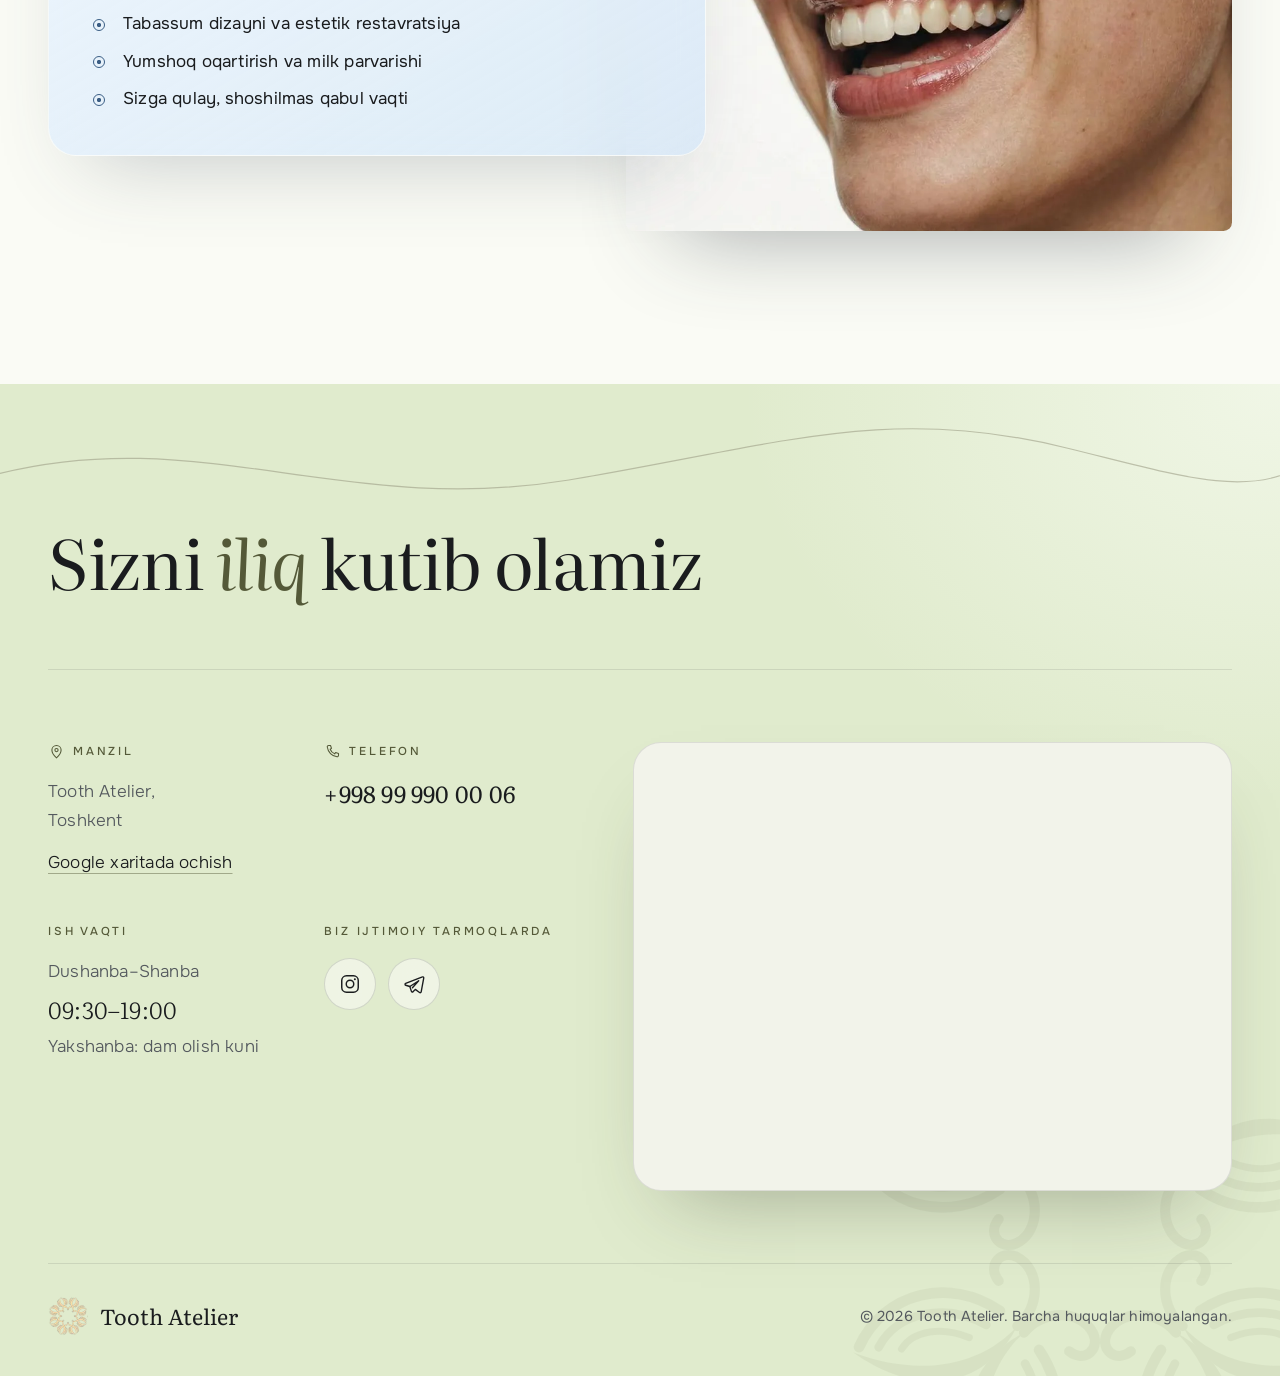
==== commit f6772920: "Add new cases to Dr. Shahzod's and Dr. Dilshod's works galleries Shahzod: new cases 26-28, extra pho" ====
--- a/index.html
+++ b/index.html
@@ -147,7 +147,7 @@
     <link rel="stylesheet" href="https://fonts.googleapis.com/css2?family=Literata:ital,opsz,wght@0,7..72,400;1,7..72,400&amp;family=Onest:wght@300..500&amp;display=swap">
   </noscript>
   <!-- ?v=... : fayllar yangilanganda brauzer eski nusxani ko'rsatmasligi uchun raqamni oshiring -->
-  <link rel="stylesheet" href="styles.css?v=32">
+  <link rel="stylesheet" href="styles.css?v=33">
   <script>document.documentElement.classList.add('js')</script>
 </head>
 <body>
@@ -329,7 +329,7 @@
                   <button class="doc__works" type="button" data-works-open="shahzod" aria-haspopup="dialog" aria-describedby="doc-n-3">
                     <span class="doc__works-thumbs" aria-hidden="true"><img src="img/works/shahzod-1-thumb.webp" width="96" height="96" loading="lazy" decoding="async" alt=""><img src="img/works/shahzod-3-thumb.webp" width="96" height="96" loading="lazy" decoding="async" alt=""></span>
                     <span data-i18n="works.btn">Ishlarini ko‘rish</span>
-                    <span class="doc__works-count" aria-hidden="true">25</span>
+                    <span class="doc__works-count" aria-hidden="true">28</span>
                   </button>
                 </div>
                 <figcaption class="doc__caption">
@@ -421,7 +421,7 @@
                   <button class="doc__works" type="button" data-works-open="dilshod" aria-haspopup="dialog" aria-describedby="doc-n-6">
                     <span class="doc__works-thumbs" aria-hidden="true"><img src="img/works/dilshod-4-thumb.webp" width="96" height="96" loading="lazy" decoding="async" alt=""><img src="img/works/dilshod-5-thumb.webp" width="96" height="96" loading="lazy" decoding="async" alt=""></span>
                     <span data-i18n="works.btn">Ishlarini ko‘rish</span>
-                    <span class="doc__works-count" aria-hidden="true">5</span>
+                    <span class="doc__works-count" aria-hidden="true">12</span>
                   </button>
                 </div>
                 <figcaption class="doc__caption">
@@ -1296,6 +1296,33 @@
         <li class="case" style="--ar: 7 / 8">
           <figure class="case__fig">
             <div class="case__media case__media--pair">
+              <span class="case__half"><img src="img/works/shahzod-28-front-560.webp" srcset="img/works/shahzod-28-front-560.webp 560w, img/works/shahzod-28-front-lg.webp 1000w" sizes="(max-width: 640px) 90vw, 60vh" width="1000" height="571" loading="lazy" decoding="async" alt=""><span class="case__tag case__tag--after" data-i18n="works.after">Keyin</span></span>
+              <span class="case__half"><img src="img/works/shahzod-28-smile-560.webp" srcset="img/works/shahzod-28-smile-560.webp 560w, img/works/shahzod-28-smile-lg.webp 1000w" sizes="(max-width: 640px) 90vw, 60vh" width="1000" height="571" loading="lazy" decoding="async" alt=""><span class="case__tag case__tag--after" data-i18n="works.smile">Tabassum</span></span>
+            </div>
+            <figcaption class="case__caption"><span class="case__title" data-i18n="works.h7">Yangi tabassum</span></figcaption>
+          </figure>
+        </li>
+        <li class="case" style="--ar: 7 / 8">
+          <figure class="case__fig">
+            <div class="case__media case__media--pair">
+              <span class="case__half"><img src="img/works/shahzod-27-front-560.webp" srcset="img/works/shahzod-27-front-560.webp 560w, img/works/shahzod-27-front-lg.webp 1000w" sizes="(max-width: 640px) 90vw, 60vh" width="1000" height="571" loading="lazy" decoding="async" alt=""><span class="case__tag case__tag--after" data-i18n="works.after">Keyin</span></span>
+              <span class="case__half"><img src="img/works/shahzod-27-smile-560.webp" srcset="img/works/shahzod-27-smile-560.webp 560w, img/works/shahzod-27-smile-lg.webp 1000w" sizes="(max-width: 640px) 90vw, 60vh" width="1000" height="571" loading="lazy" decoding="async" alt=""><span class="case__tag case__tag--after" data-i18n="works.smile">Tabassum</span></span>
+            </div>
+            <figcaption class="case__caption"><span class="case__title" data-i18n="works.h7">Yangi tabassum</span></figcaption>
+          </figure>
+        </li>
+        <li class="case" style="--ar: 7 / 8">
+          <figure class="case__fig">
+            <div class="case__media case__media--pair">
+              <span class="case__half"><img src="img/works/shahzod-26-before-560.webp" srcset="img/works/shahzod-26-before-560.webp 560w, img/works/shahzod-26-before-lg.webp 1000w" sizes="(max-width: 640px) 90vw, 60vh" width="1000" height="571" loading="lazy" decoding="async" alt=""><span class="case__tag" data-i18n="works.before">Oldin</span></span>
+              <span class="case__half"><img src="img/works/shahzod-26-after-560.webp" srcset="img/works/shahzod-26-after-560.webp 560w, img/works/shahzod-26-after-lg.webp 1000w" sizes="(max-width: 640px) 90vw, 60vh" width="1000" height="571" loading="lazy" decoding="async" alt=""><span class="case__tag case__tag--after" data-i18n="works.after">Keyin</span></span>
+            </div>
+            <figcaption class="case__caption"><span class="case__title" data-i18n="works.h5">Ikkala jag‘ni total reabilitatsiya qilish</span></figcaption>
+          </figure>
+        </li>
+        <li class="case" style="--ar: 7 / 8">
+          <figure class="case__fig">
+            <div class="case__media case__media--pair">
               <span class="case__half"><img src="img/works/shahzod-24-front-560.webp" srcset="img/works/shahzod-24-front-560.webp 560w, img/works/shahzod-24-front-lg.webp 1000w" sizes="(max-width: 640px) 90vw, 60vh" width="1000" height="571" loading="lazy" decoding="async" alt=""><span class="case__tag case__tag--after" data-i18n="works.after">Keyin</span></span>
               <span class="case__half"><img src="img/works/shahzod-24-smile-560.webp" srcset="img/works/shahzod-24-smile-560.webp 560w, img/works/shahzod-24-smile-lg.webp 1000w" sizes="(max-width: 640px) 90vw, 60vh" width="1000" height="571" loading="lazy" decoding="async" alt=""><span class="case__tag case__tag--after" data-i18n="works.smile">Tabassum</span></span>
             </div>
@@ -1348,12 +1375,13 @@
             <figcaption class="case__caption"><span class="case__title" data-i18n="works.h6">Kuchli shikastlangan tishlarni tiklash</span></figcaption>
           </figure>
         </li>
-        <li class="case" style="--ar: 7 / 6">
-          <figure class="case__fig">
-            <div class="case__media case__media--trio">
-              <span class="case__half"><img src="img/works/shahzod-18-front-560.webp" srcset="img/works/shahzod-18-front-560.webp 560w, img/works/shahzod-18-front-lg.webp 1000w" sizes="(max-width: 640px) 90vw, 70vh" width="1000" height="571" loading="lazy" decoding="async" alt=""><span class="case__tag case__tag--after" data-i18n="works.after">Keyin</span></span>
+        <li class="case" style="--ar: 7 / 4">
+          <figure class="case__fig">
+            <div class="case__media case__media--quad">
               <span class="case__half"><img src="img/works/shahzod-18-before-560.webp" srcset="img/works/shahzod-18-before-560.webp 560w, img/works/shahzod-18-before-lg.webp 1000w" sizes="(max-width: 640px) 45vw, 35vh" width="1000" height="571" loading="lazy" decoding="async" alt=""><span class="case__tag" data-i18n="works.before">Oldin</span></span>
+              <span class="case__half"><img src="img/works/shahzod-18-close-560.webp" srcset="img/works/shahzod-18-close-560.webp 560w, img/works/shahzod-18-close-lg.webp 1000w" sizes="(max-width: 640px) 45vw, 35vh" width="1000" height="571" loading="lazy" decoding="async" alt=""><span class="case__tag case__tag--after" data-i18n="works.after">Keyin</span></span>
               <span class="case__half"><img src="img/works/shahzod-18-after-560.webp" srcset="img/works/shahzod-18-after-560.webp 560w, img/works/shahzod-18-after-lg.webp 1000w" sizes="(max-width: 640px) 45vw, 35vh" width="1000" height="571" loading="lazy" decoding="async" alt=""><span class="case__tag case__tag--after" data-i18n="works.after">Keyin</span></span>
+              <span class="case__half"><img src="img/works/shahzod-18-front-560.webp" srcset="img/works/shahzod-18-front-560.webp 560w, img/works/shahzod-18-front-lg.webp 1000w" sizes="(max-width: 640px) 45vw, 35vh" width="1000" height="571" loading="lazy" decoding="async" alt=""><span class="case__tag case__tag--after" data-i18n="works.after">Keyin</span></span>
             </div>
             <figcaption class="case__caption"><span class="case__title" data-i18n="works.h1">Tabassumni to‘liq tiklash</span></figcaption>
           </figure>
@@ -1378,11 +1406,12 @@
             <figcaption class="case__caption"><span class="case__title" data-i18n="works.h8">Tabassum estetikasini tiklash</span></figcaption>
           </figure>
         </li>
-        <li class="case" style="--ar: 7 / 8">
-          <figure class="case__fig">
-            <div class="case__media case__media--pair">
-              <span class="case__half"><img src="img/works/shahzod-21-after-560.webp" srcset="img/works/shahzod-21-after-560.webp 560w, img/works/shahzod-21-after-lg.webp 1000w" sizes="(max-width: 640px) 90vw, 60vh" width="1000" height="571" loading="lazy" decoding="async" alt=""><span class="case__tag case__tag--after" data-i18n="works.after">Keyin</span></span>
-              <span class="case__half"><img src="img/works/shahzod-21-smile-560.webp" srcset="img/works/shahzod-21-smile-560.webp 560w, img/works/shahzod-21-smile-lg.webp 1000w" sizes="(max-width: 640px) 90vw, 60vh" width="1000" height="571" loading="lazy" decoding="async" alt=""><span class="case__tag case__tag--after" data-i18n="works.smile">Tabassum</span></span>
+        <li class="case" style="--ar: 7 / 6">
+          <figure class="case__fig">
+            <div class="case__media case__media--trio">
+              <span class="case__half"><img src="img/works/shahzod-21-after-560.webp" srcset="img/works/shahzod-21-after-560.webp 560w, img/works/shahzod-21-after-lg.webp 1000w" sizes="(max-width: 640px) 90vw, 70vh" width="1000" height="571" loading="lazy" decoding="async" alt=""><span class="case__tag case__tag--after" data-i18n="works.after">Keyin</span></span>
+              <span class="case__half"><img src="img/works/shahzod-21-smile2-560.webp" srcset="img/works/shahzod-21-smile2-560.webp 560w, img/works/shahzod-21-smile2-lg.webp 1000w" sizes="(max-width: 640px) 45vw, 35vh" width="1000" height="571" loading="lazy" decoding="async" alt=""><span class="case__tag case__tag--after" data-i18n="works.smile">Tabassum</span></span>
+              <span class="case__half"><img src="img/works/shahzod-21-smile-560.webp" srcset="img/works/shahzod-21-smile-560.webp 560w, img/works/shahzod-21-smile-lg.webp 1000w" sizes="(max-width: 640px) 45vw, 35vh" width="1000" height="571" loading="lazy" decoding="async" alt=""><span class="case__tag case__tag--after" data-i18n="works.smile">Tabassum</span></span>
             </div>
             <figcaption class="case__caption"><span class="case__title" data-i18n="works.h7">Yangi tabassum</span></figcaption>
           </figure>
@@ -1463,13 +1492,14 @@
             <figcaption class="case__caption"><span class="case__title" data-i18n="works.h6">Kuchli shikastlangan tishlarni tiklash</span></figcaption>
           </figure>
         </li>
-        <!-- Uchlik: tepada natija, pastda "oldin" va tabassum -->
-        <li class="case" style="--ar: 7 / 6">
-          <figure class="case__fig">
-            <div class="case__media case__media--trio">
-              <span class="case__half"><img src="img/works/shahzod-7-after-560.webp" srcset="img/works/shahzod-7-after-560.webp 560w, img/works/shahzod-7-after-lg.webp 1000w" sizes="(max-width: 640px) 90vw, 70vh" width="1000" height="571" loading="lazy" decoding="async" alt=""><span class="case__tag case__tag--after" data-i18n="works.after">Keyin</span></span>
+        <!-- To'rtlik: 2x2 — natija, "oldin" va ikki tabassum -->
+        <li class="case" style="--ar: 7 / 4">
+          <figure class="case__fig">
+            <div class="case__media case__media--quad">
+              <span class="case__half"><img src="img/works/shahzod-7-after-560.webp" srcset="img/works/shahzod-7-after-560.webp 560w, img/works/shahzod-7-after-lg.webp 1000w" sizes="(max-width: 640px) 45vw, 35vh" width="1000" height="571" loading="lazy" decoding="async" alt=""><span class="case__tag case__tag--after" data-i18n="works.after">Keyin</span></span>
               <span class="case__half"><img src="img/works/shahzod-7-before-560.webp" srcset="img/works/shahzod-7-before-560.webp 560w, img/works/shahzod-7-before-lg.webp 1000w" sizes="(max-width: 640px) 45vw, 35vh" width="1000" height="571" loading="lazy" decoding="async" alt=""><span class="case__tag" data-i18n="works.before">Oldin</span></span>
               <span class="case__half"><img src="img/works/shahzod-7-smile-560.webp" srcset="img/works/shahzod-7-smile-560.webp 560w, img/works/shahzod-7-smile-lg.webp 1000w" sizes="(max-width: 640px) 45vw, 35vh" width="1000" height="571" loading="lazy" decoding="async" alt=""><span class="case__tag case__tag--after" data-i18n="works.smile">Tabassum</span></span>
+              <span class="case__half"><img src="img/works/shahzod-7-open-560.webp" srcset="img/works/shahzod-7-open-560.webp 560w, img/works/shahzod-7-open-lg.webp 1000w" sizes="(max-width: 640px) 45vw, 35vh" width="1000" height="571" loading="lazy" decoding="async" alt=""><span class="case__tag case__tag--after" data-i18n="works.smile">Tabassum</span></span>
             </div>
             <figcaption class="case__caption"><span class="case__title" data-i18n="works.h7">Yangi tabassum</span></figcaption>
           </figure>
@@ -1522,11 +1552,13 @@
             <figcaption class="case__caption"><span class="case__title" data-i18n="works.h6">Kuchli shikastlangan tishlarni tiklash</span></figcaption>
           </figure>
         </li>
-        <li class="case" style="--ar: 7 / 8">
-          <figure class="case__fig">
-            <div class="case__media case__media--pair">
-              <span class="case__half"><img src="img/works/shahzod-13-before-560.webp" srcset="img/works/shahzod-13-before-560.webp 560w, img/works/shahzod-13-before-lg.webp 1000w" sizes="(max-width: 640px) 90vw, 60vh" width="1000" height="571" loading="lazy" decoding="async" alt=""><span class="case__tag" data-i18n="works.before">Oldin</span></span>
-              <span class="case__half"><img src="img/works/shahzod-13-after-560.webp" srcset="img/works/shahzod-13-after-560.webp 560w, img/works/shahzod-13-after-lg.webp 1000w" sizes="(max-width: 640px) 90vw, 60vh" width="1000" height="571" loading="lazy" decoding="async" alt=""><span class="case__tag case__tag--after" data-i18n="works.after">Keyin</span></span>
+        <li class="case" style="--ar: 7 / 4">
+          <figure class="case__fig">
+            <div class="case__media case__media--quad">
+              <span class="case__half"><img src="img/works/shahzod-13-before-560.webp" srcset="img/works/shahzod-13-before-560.webp 560w, img/works/shahzod-13-before-lg.webp 1000w" sizes="(max-width: 640px) 45vw, 35vh" width="1000" height="571" loading="lazy" decoding="async" alt=""><span class="case__tag" data-i18n="works.before">Oldin</span></span>
+              <span class="case__half"><img src="img/works/shahzod-13-front-560.webp" srcset="img/works/shahzod-13-front-560.webp 560w, img/works/shahzod-13-front-lg.webp 1000w" sizes="(max-width: 640px) 45vw, 35vh" width="1000" height="571" loading="lazy" decoding="async" alt=""><span class="case__tag case__tag--after" data-i18n="works.after">Keyin</span></span>
+              <span class="case__half"><img src="img/works/shahzod-13-after-560.webp" srcset="img/works/shahzod-13-after-560.webp 560w, img/works/shahzod-13-after-lg.webp 1000w" sizes="(max-width: 640px) 45vw, 35vh" width="1000" height="571" loading="lazy" decoding="async" alt=""><span class="case__tag case__tag--after" data-i18n="works.smile">Tabassum</span></span>
+              <span class="case__half"><img src="img/works/shahzod-13-side-560.webp" srcset="img/works/shahzod-13-side-560.webp 560w, img/works/shahzod-13-side-lg.webp 1000w" sizes="(max-width: 640px) 45vw, 35vh" width="1000" height="571" loading="lazy" decoding="async" alt=""><span class="case__tag case__tag--after" data-i18n="works.smile">Tabassum</span></span>
             </div>
             <figcaption class="case__caption"><span class="case__title" data-i18n="works.h10">Eski koronkalarni almashtirish</span></figcaption>
           </figure>
@@ -1574,6 +1606,48 @@
             <figcaption class="case__caption"><span class="case__title" data-i18n="works.h9">Tishlar rangi va shaklini o‘zgartirish</span><span class="case__note" data-i18n="works.b1n">Tepada oldin, pastda keyin</span></figcaption>
           </figure>
         </li>
+        <li class="case" style="--ar: 1080 / 1922">
+          <figure class="case__fig">
+            <div class="case__media"><img src="img/works/dilshod-6-560.webp" srcset="img/works/dilshod-6-560.webp 560w, img/works/dilshod-6-lg.webp 1080w" sizes="(max-width: 640px) 90vw, 70vh" width="1080" height="1922" loading="lazy" decoding="async" alt=""></div>
+            <figcaption class="case__caption"><span class="case__title" data-i18n="works.b3">Kariesni davolash</span><span class="case__note" data-i18n="works.b2n">Kofferdam ostida, bosqichma-bosqich</span></figcaption>
+          </figure>
+        </li>
+        <li class="case" style="--ar: 1080 / 1080">
+          <figure class="case__fig">
+            <div class="case__media"><img src="img/works/dilshod-7-560.webp" srcset="img/works/dilshod-7-560.webp 560w, img/works/dilshod-7-lg.webp 1080w" sizes="(max-width: 640px) 90vw, 70vh" width="1080" height="1080" loading="lazy" decoding="async" alt=""></div>
+            <figcaption class="case__caption"><span class="case__title" data-i18n="works.b1">Chaynov tishini kompozit bilan tiklash</span><span class="case__note" data-i18n="works.b2n">Kofferdam ostida, bosqichma-bosqich</span></figcaption>
+          </figure>
+        </li>
+        <li class="case" style="--ar: 1080 / 864">
+          <figure class="case__fig">
+            <div class="case__media"><img src="img/works/dilshod-8-560.webp" srcset="img/works/dilshod-8-560.webp 560w, img/works/dilshod-8-lg.webp 1080w" sizes="(max-width: 640px) 90vw, 70vh" width="1080" height="864" loading="lazy" decoding="async" alt=""></div>
+            <figcaption class="case__caption"><span class="case__title" data-i18n="works.b3">Kariesni davolash</span><span class="case__note" data-i18n="works.b3n">Tashxisdan plombagacha</span></figcaption>
+          </figure>
+        </li>
+        <li class="case" style="--ar: 1080 / 1080">
+          <figure class="case__fig">
+            <div class="case__media"><img src="img/works/dilshod-9-560.webp" srcset="img/works/dilshod-9-560.webp 560w, img/works/dilshod-9-lg.webp 1080w" sizes="(max-width: 640px) 90vw, 70vh" width="1080" height="1080" loading="lazy" decoding="async" alt=""></div>
+            <figcaption class="case__caption"><span class="case__title" data-i18n="works.b2">Premolyarlarni tiklash</span><span class="case__note" data-i18n="works.b2n">Kofferdam ostida, bosqichma-bosqich</span></figcaption>
+          </figure>
+        </li>
+        <li class="case" style="--ar: 1080 / 864">
+          <figure class="case__fig">
+            <div class="case__media"><img src="img/works/dilshod-10-560.webp" srcset="img/works/dilshod-10-560.webp 560w, img/works/dilshod-10-lg.webp 1080w" sizes="(max-width: 640px) 90vw, 70vh" width="1080" height="864" loading="lazy" decoding="async" alt=""></div>
+            <figcaption class="case__caption"><span class="case__title" data-i18n="works.d1">Professional gigiyena</span><span class="case__note" data-i18n="works.b1n">Tepada oldin, pastda keyin</span></figcaption>
+          </figure>
+        </li>
+        <li class="case" style="--ar: 1080 / 864">
+          <figure class="case__fig">
+            <div class="case__media"><img src="img/works/dilshod-11-560.webp" srcset="img/works/dilshod-11-560.webp 560w, img/works/dilshod-11-lg.webp 1080w" sizes="(max-width: 640px) 90vw, 70vh" width="1080" height="864" loading="lazy" decoding="async" alt=""></div>
+            <figcaption class="case__caption"><span class="case__title" data-i18n="works.d1">Professional gigiyena</span><span class="case__note" data-i18n="works.b1n">Tepada oldin, pastda keyin</span></figcaption>
+          </figure>
+        </li>
+        <li class="case" style="--ar: 1080 / 1922">
+          <figure class="case__fig">
+            <div class="case__media"><img src="img/works/dilshod-12-560.webp" srcset="img/works/dilshod-12-560.webp 560w, img/works/dilshod-12-lg.webp 1080w" sizes="(max-width: 640px) 90vw, 70vh" width="1080" height="1922" loading="lazy" decoding="async" alt=""></div>
+            <figcaption class="case__caption"><span class="case__title" data-i18n="works.b3">Kariesni davolash</span><span class="case__note" data-i18n="works.b4n">Kompozit restavratsiya</span></figcaption>
+          </figure>
+        </li>
       </ol>
     </section>
 
@@ -1627,7 +1701,7 @@
     </footer>
   </dialog>
 
-  <script src="i18n.js?v=27" defer></script>
+  <script src="i18n.js?v=28" defer></script>
   <script src="script.js?v=19" defer></script>
 </body>
 </html>
--- a/styles.css
+++ b/styles.css
@@ -1186,6 +1186,7 @@
 }
 .case__media--pair,
 .case__media--trio,
+.case__media--quad,
 .case__media--duo,
 .case__media--six {
   display: grid;
@@ -1202,6 +1203,10 @@
   grid-template-rows: 2fr 1fr;
 }
 .case__media--trio > :first-child { grid-column: 1 / -1; }
+/* To'rtlik: 2x2 panjara (hammasi 7:4) */
+.case__media--quad {
+  grid-template-columns: 1fr 1fr;
+}
 /* Duet: ikki tik surat yonma-yon (2:3) */
 .case__media--duo {
   grid-template-columns: 1fr 1fr;
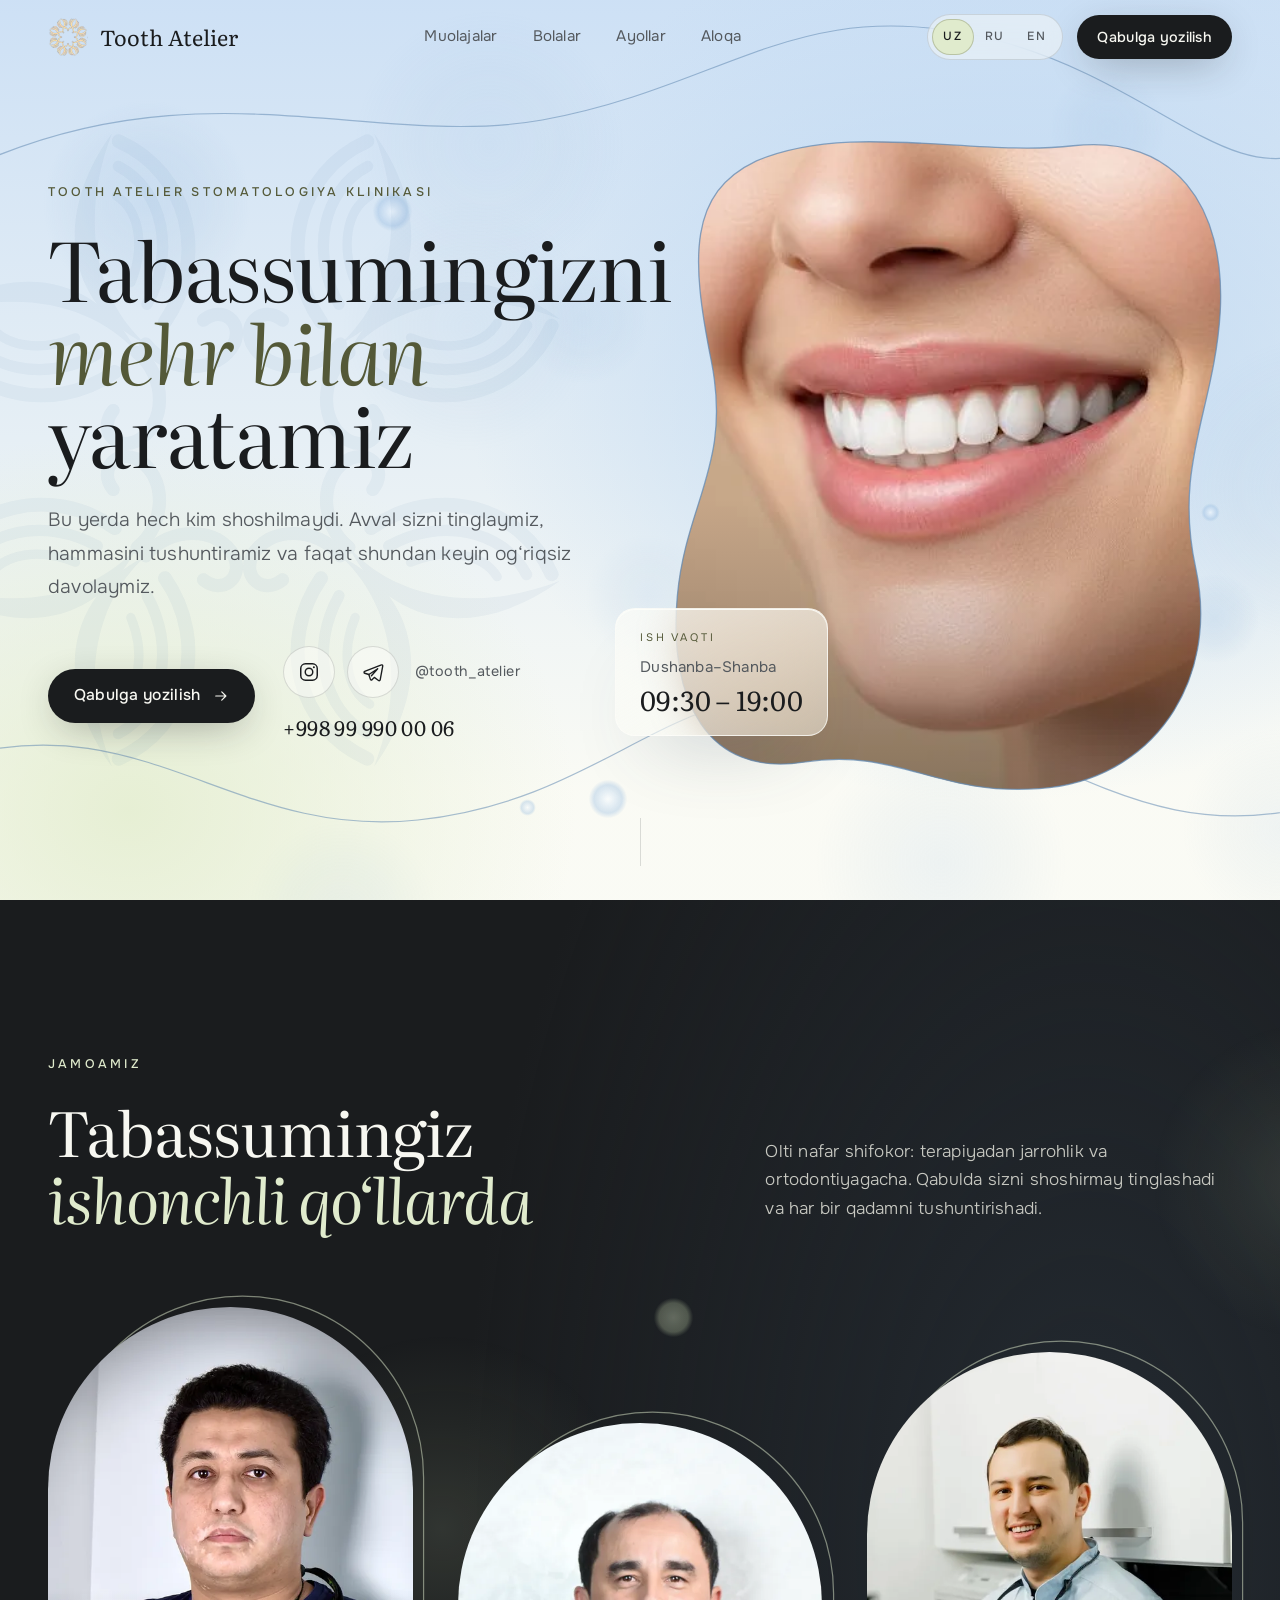
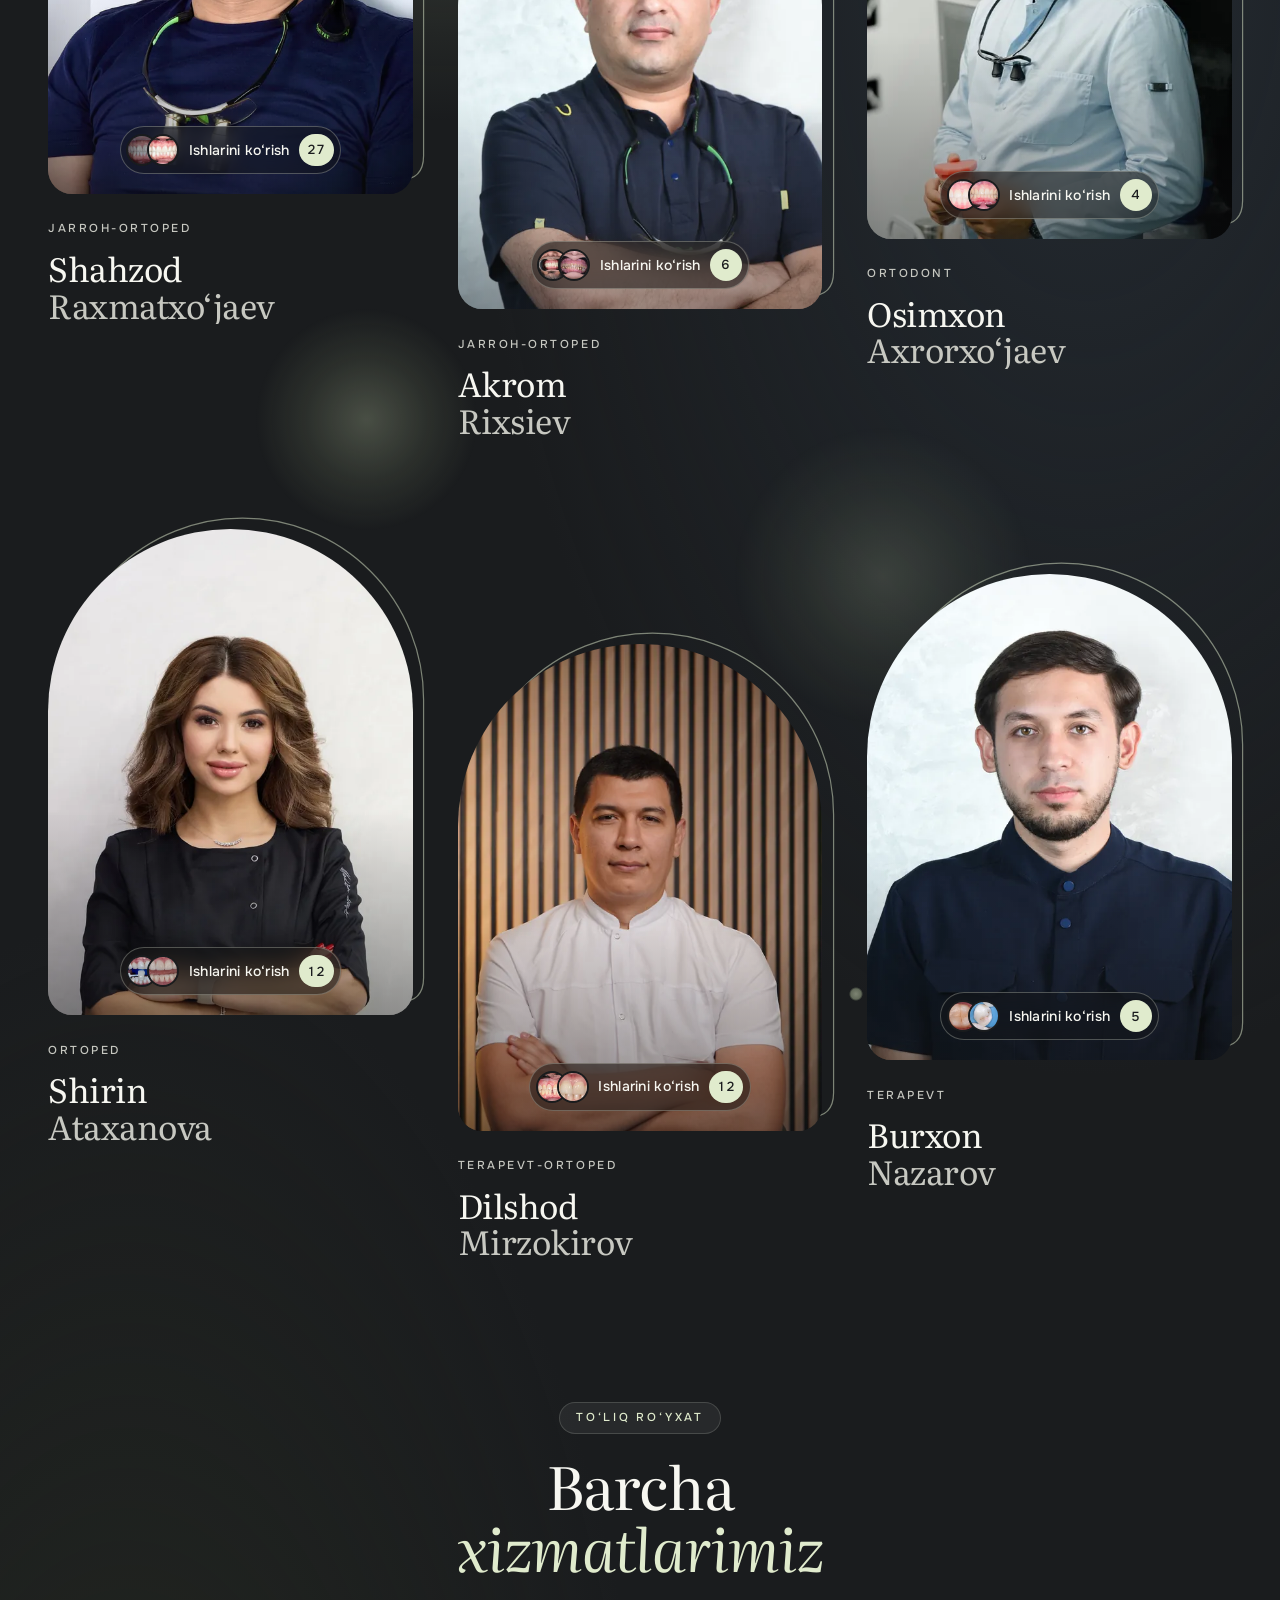
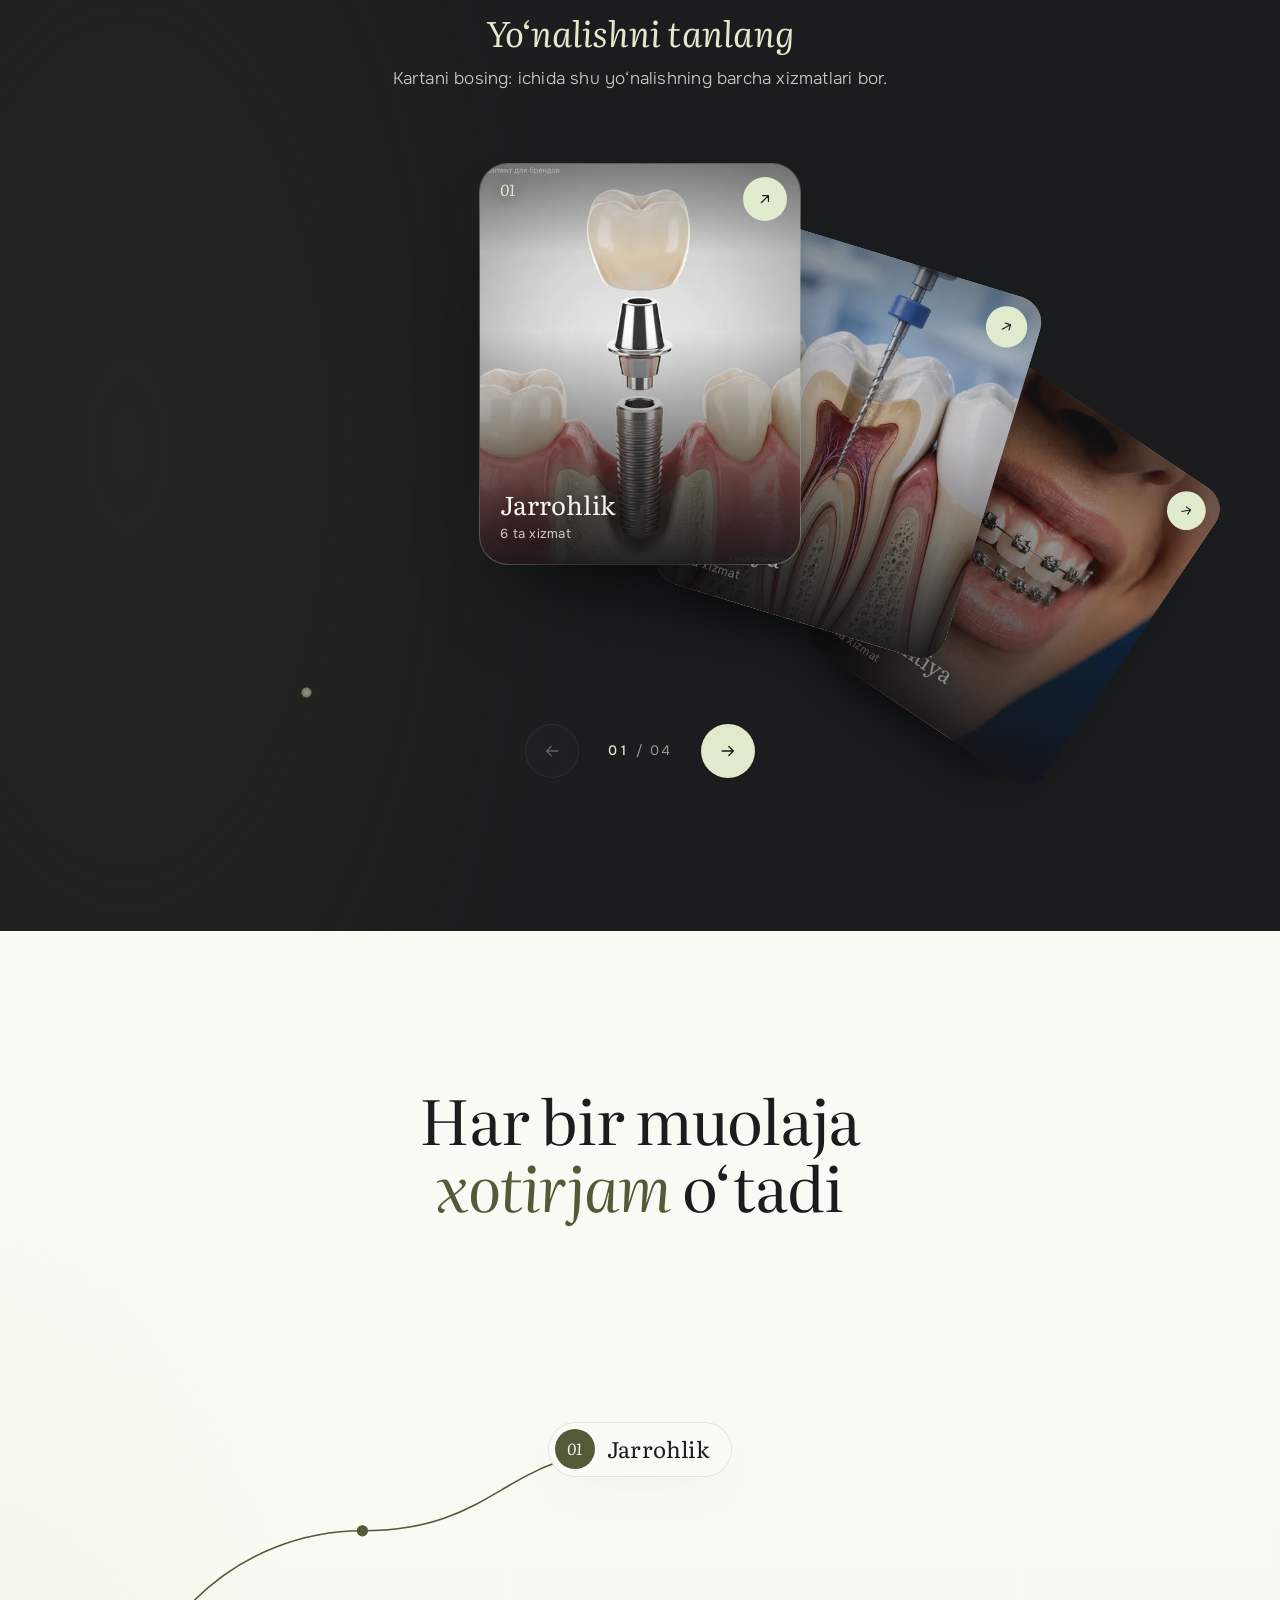
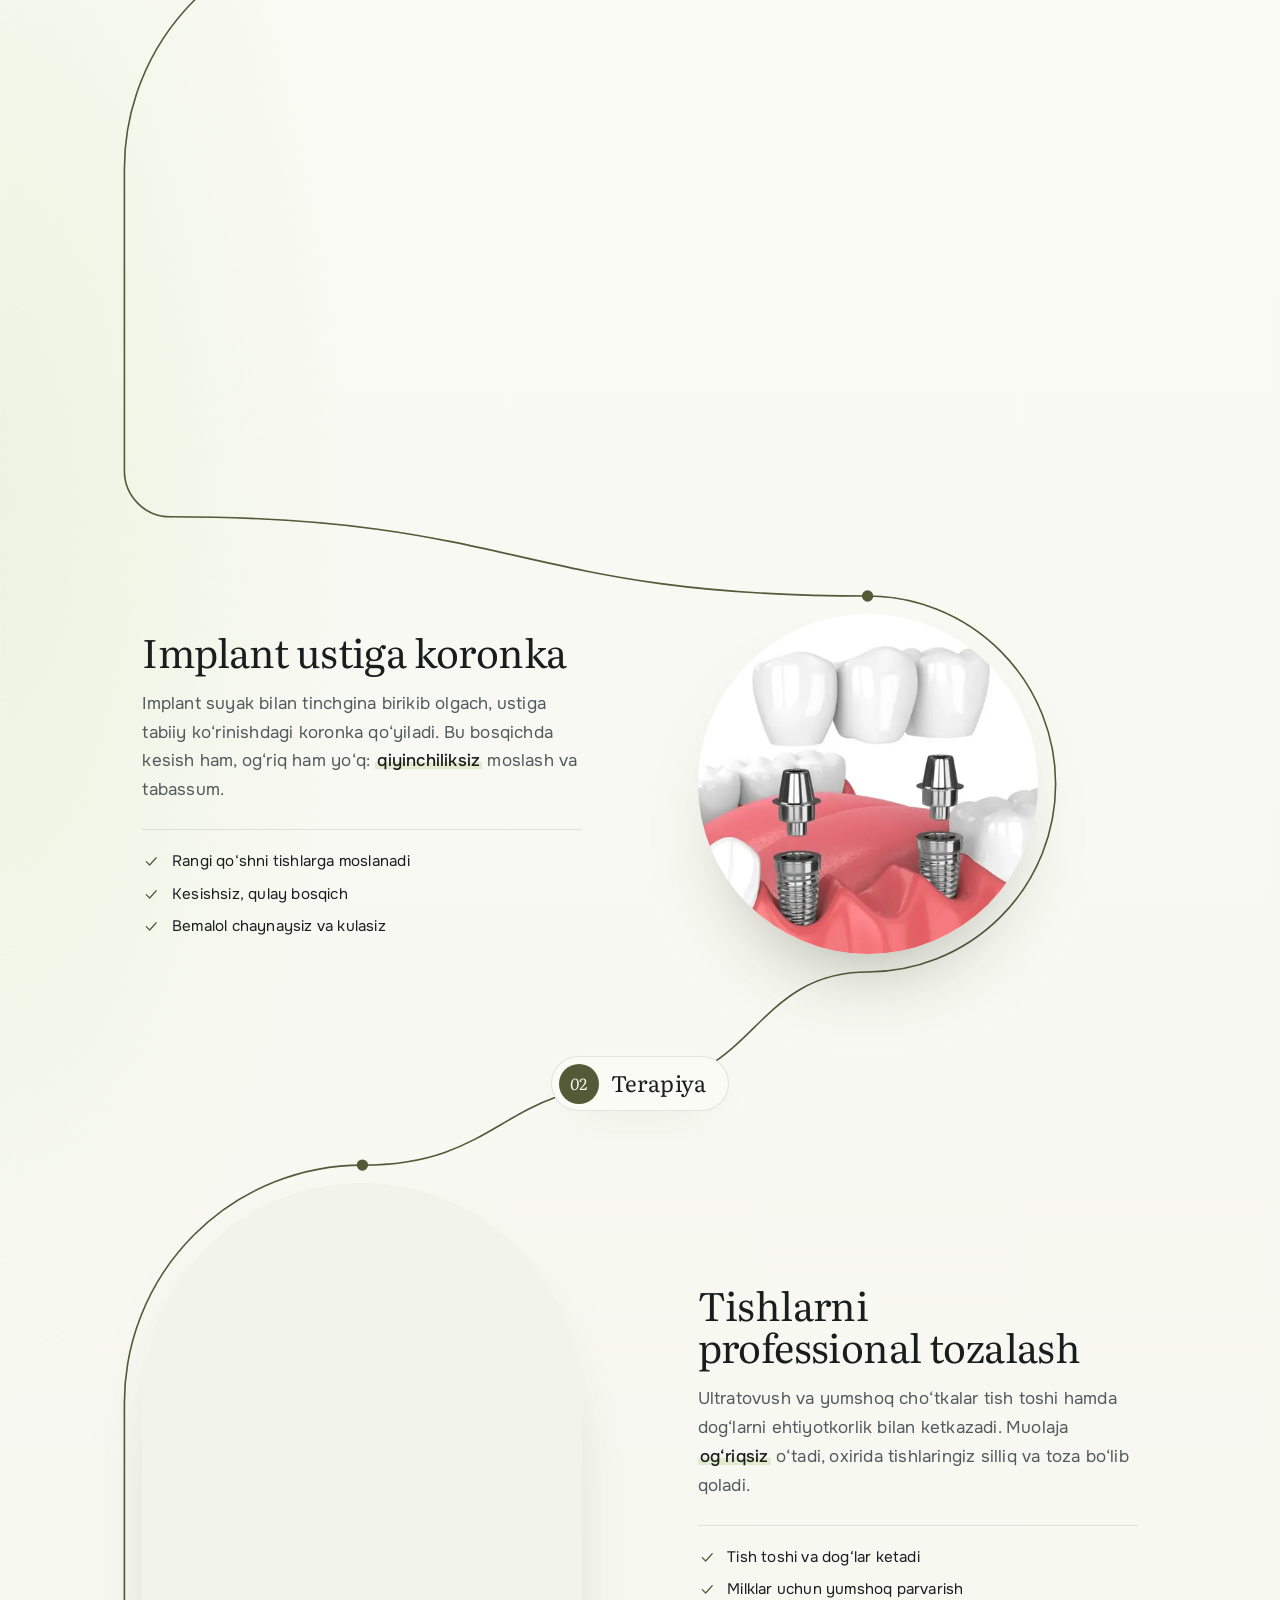
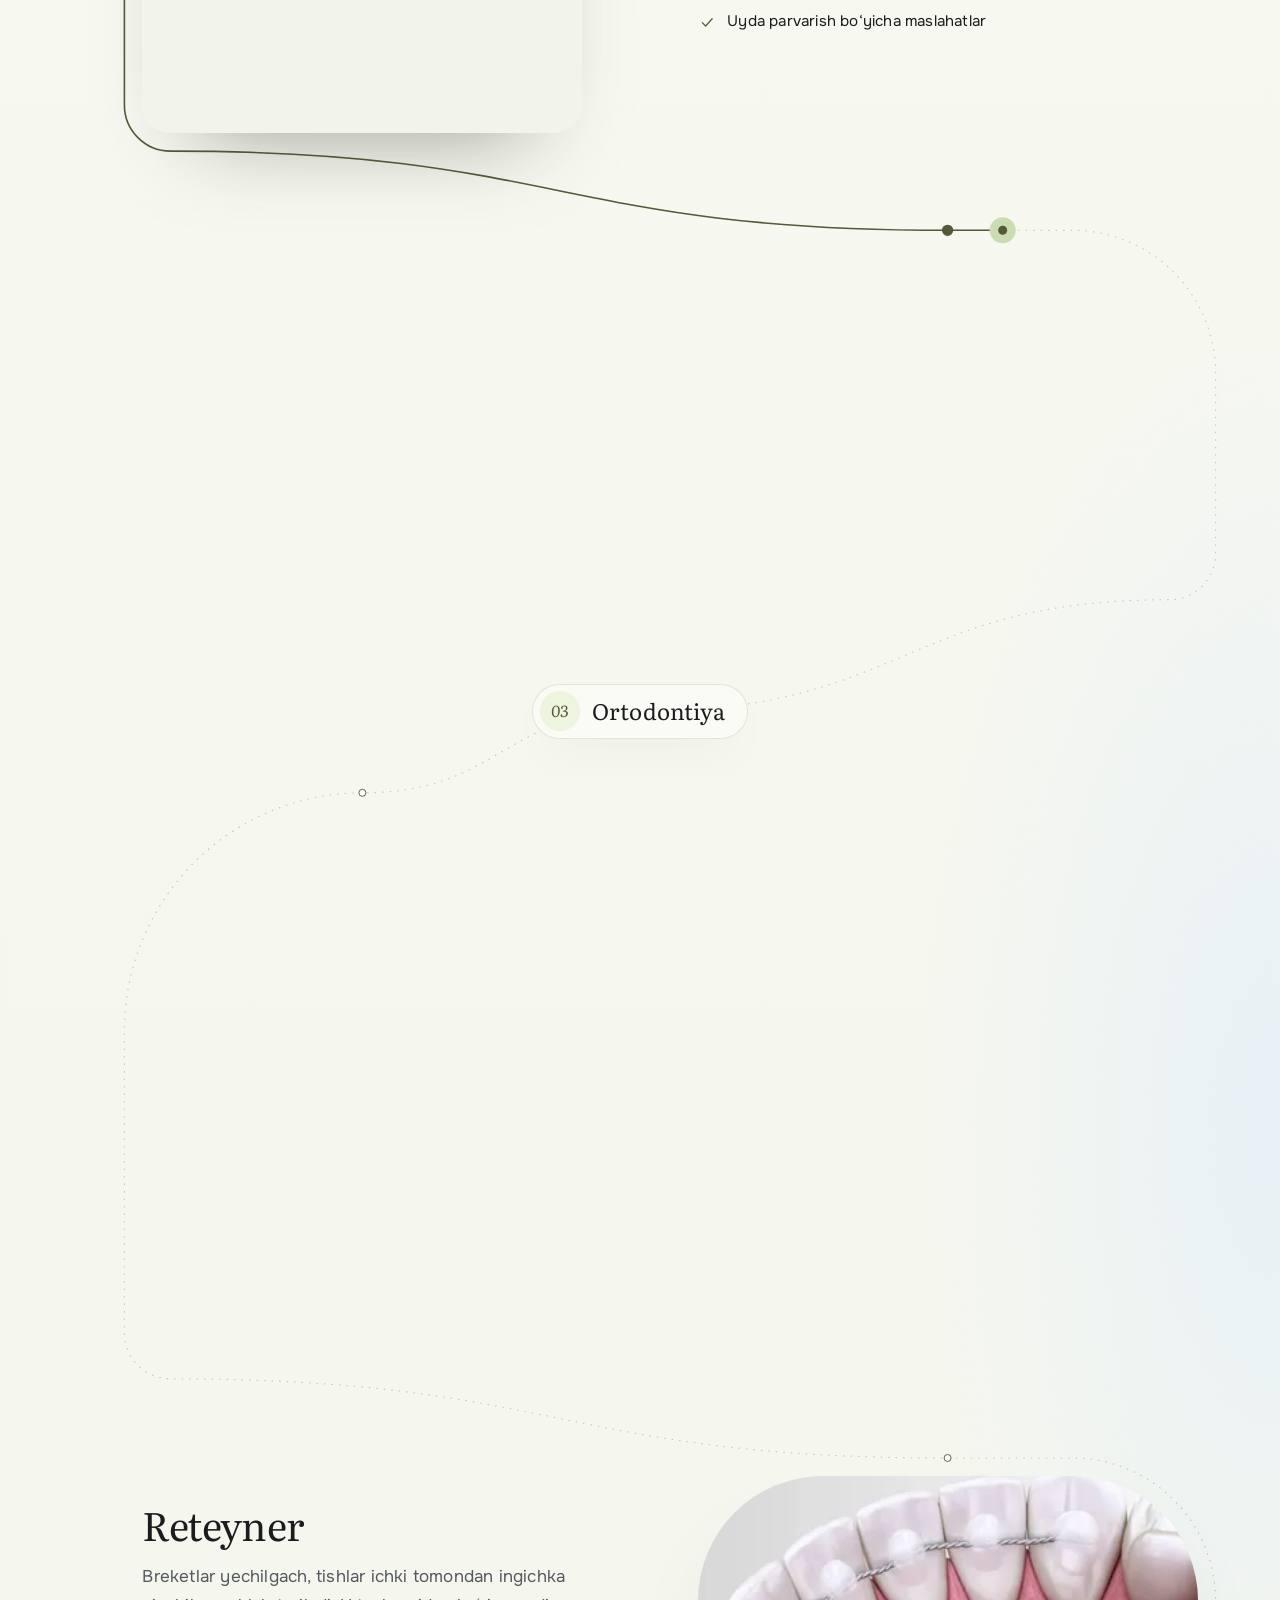
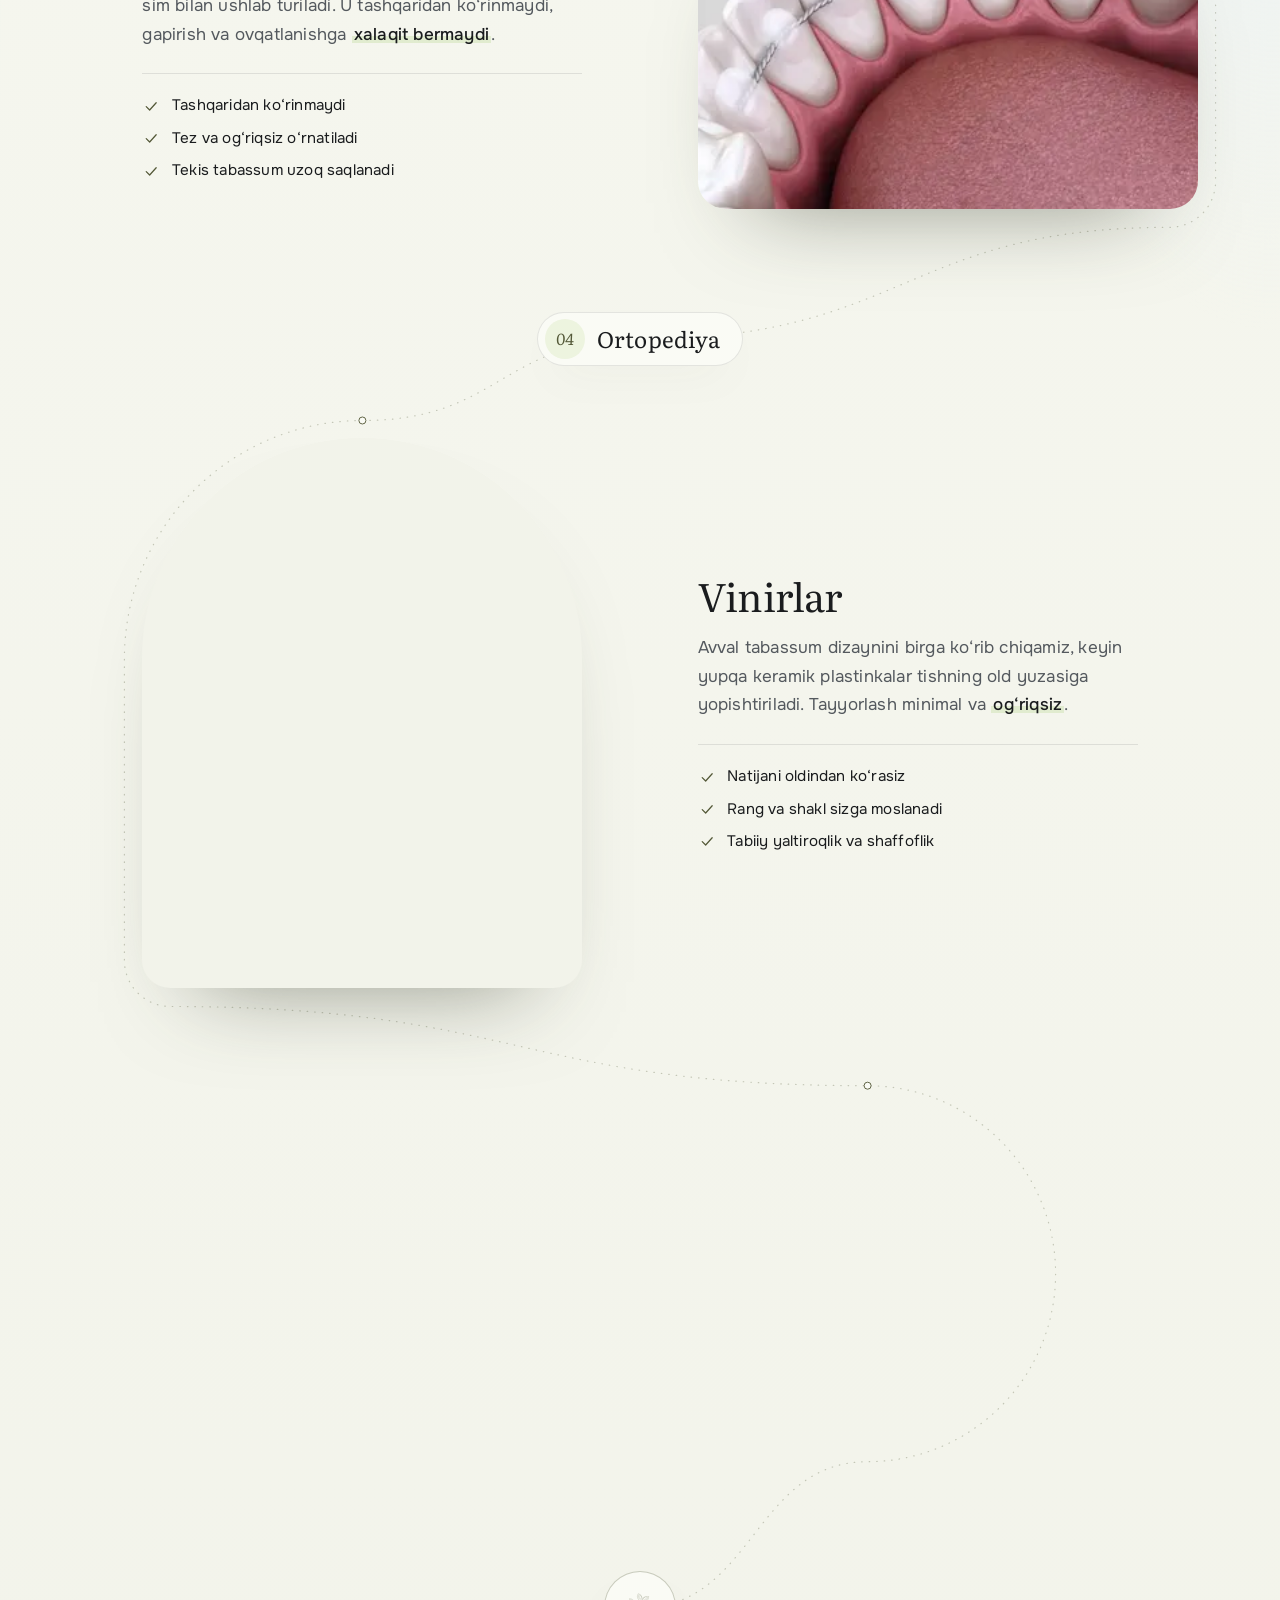
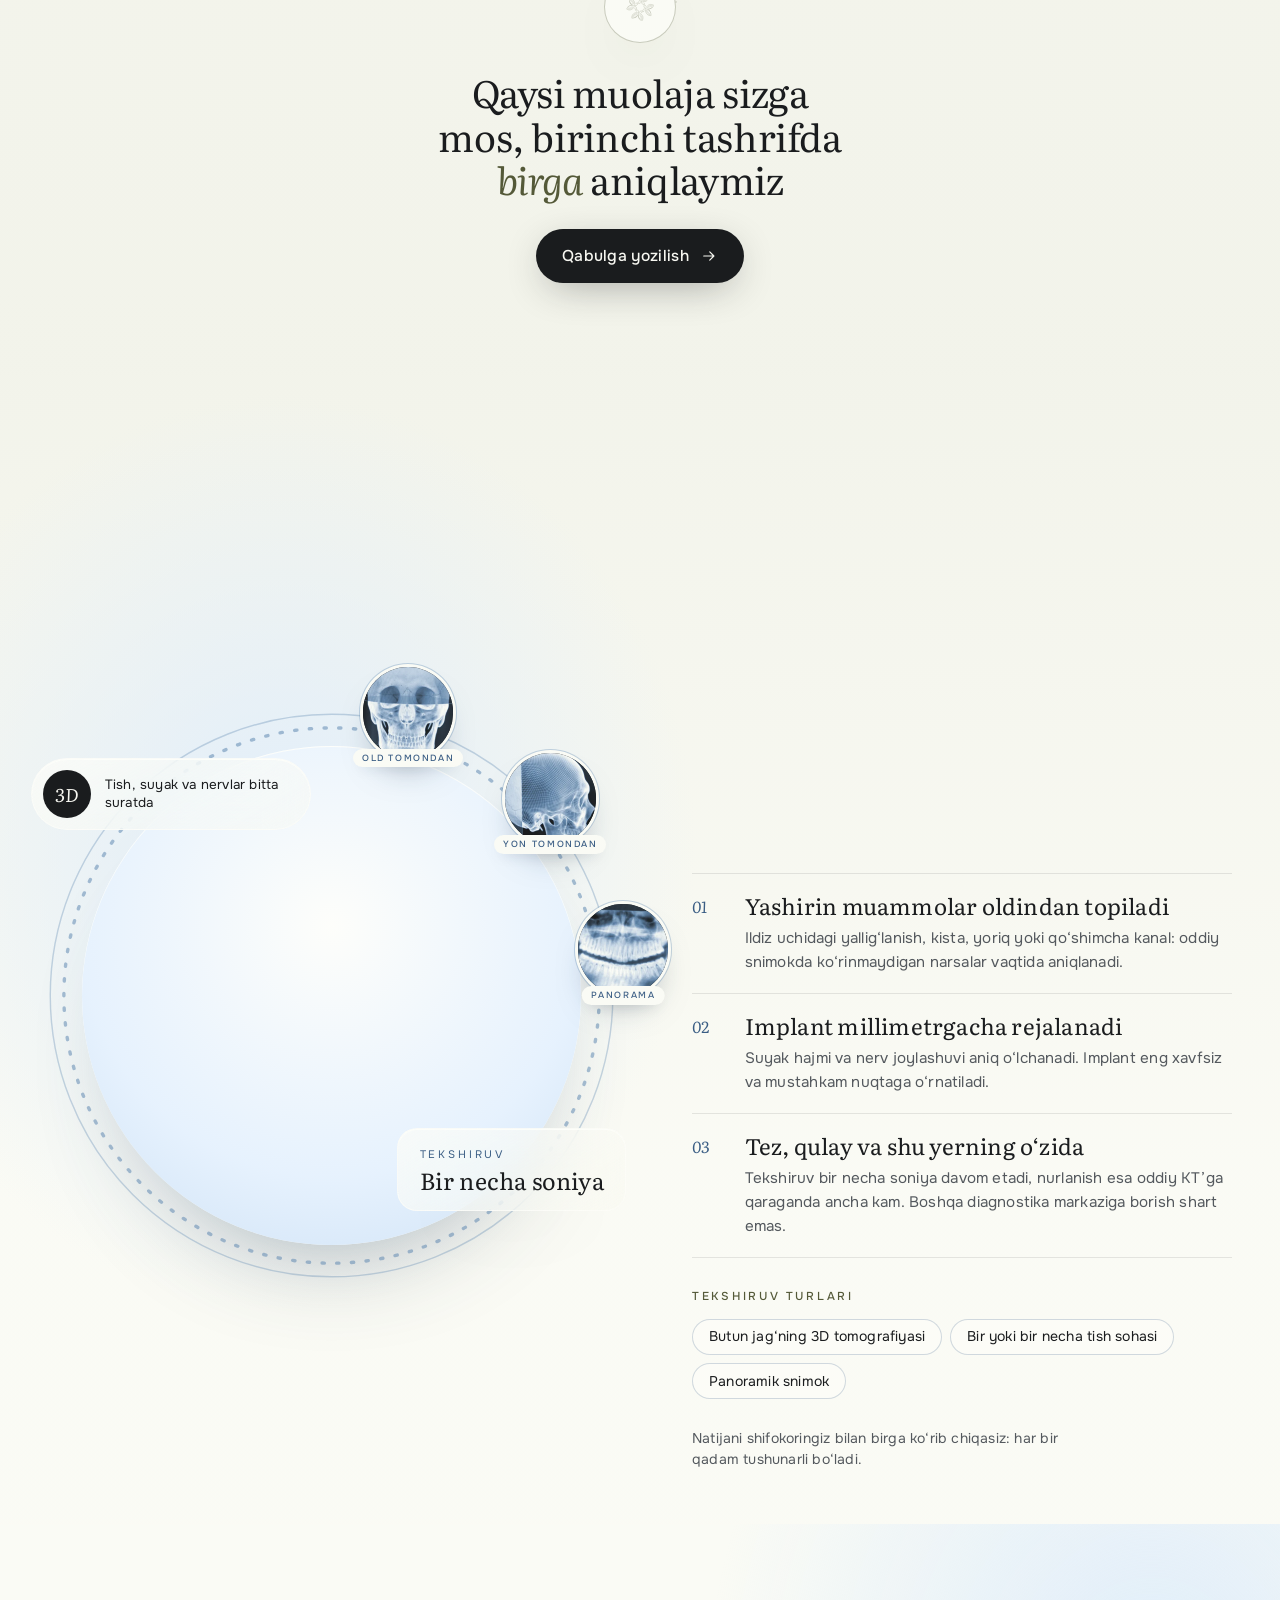
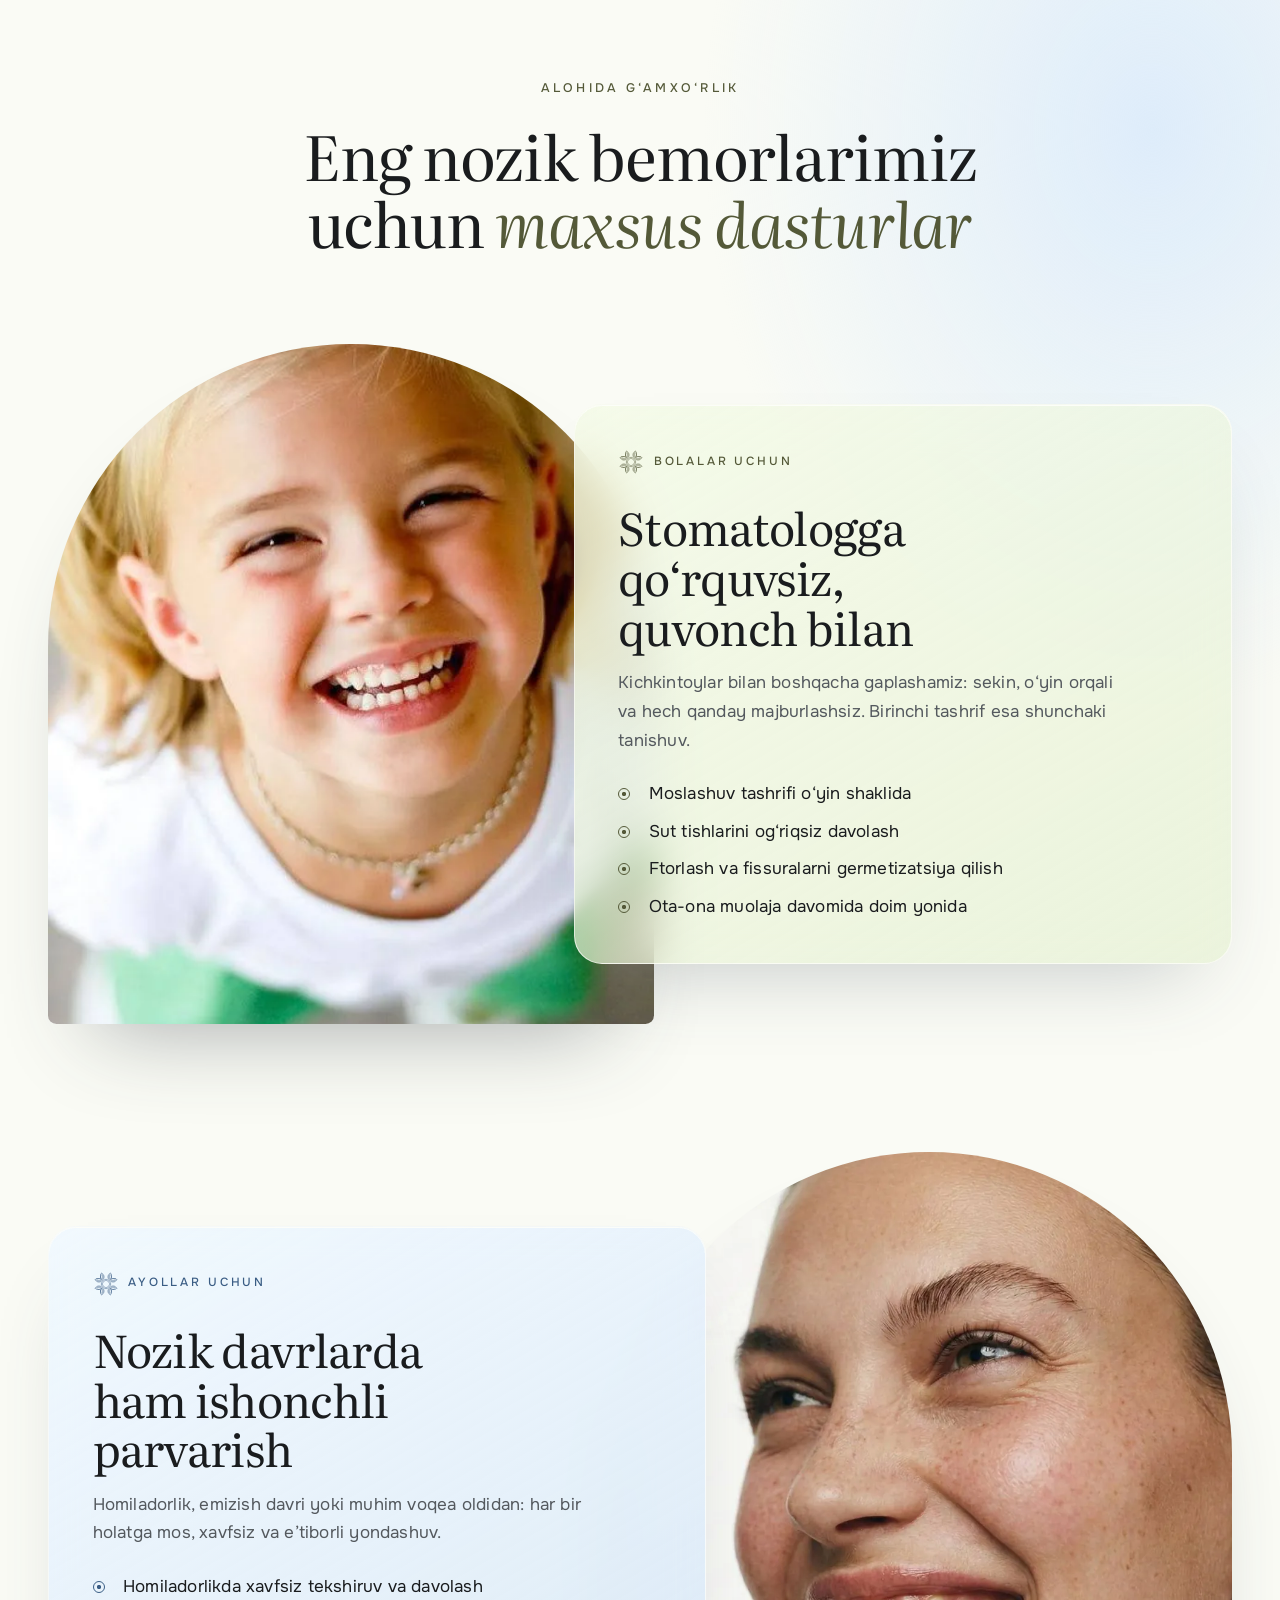
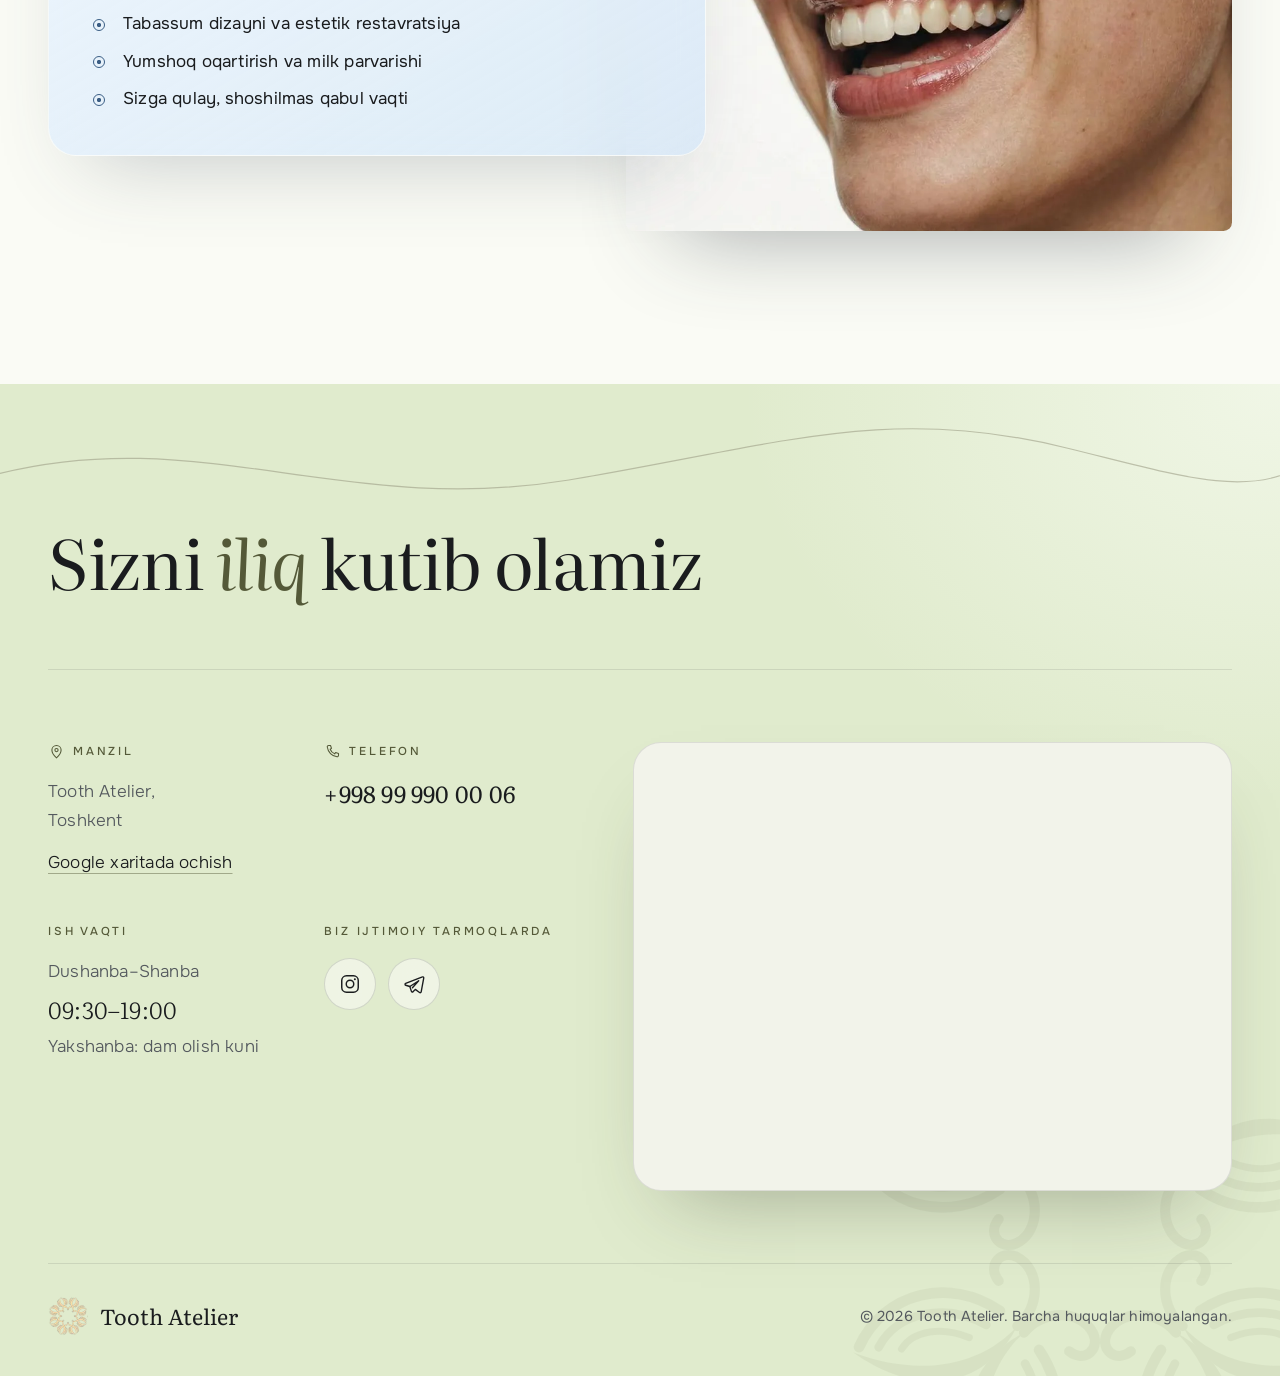
==== commit 89c09ebc: "Trim photos from Dr. Shahzod's works gallery Remove the crossed-out photos from cases 17, 18, 19, 20" ====
--- a/index.html
+++ b/index.html
@@ -329,7 +329,7 @@
                   <button class="doc__works" type="button" data-works-open="shahzod" aria-haspopup="dialog" aria-describedby="doc-n-3">
                     <span class="doc__works-thumbs" aria-hidden="true"><img src="img/works/shahzod-1-thumb.webp" width="96" height="96" loading="lazy" decoding="async" alt=""><img src="img/works/shahzod-3-thumb.webp" width="96" height="96" loading="lazy" decoding="async" alt=""></span>
                     <span data-i18n="works.btn">Ishlarini ko‘rish</span>
-                    <span class="doc__works-count" aria-hidden="true">28</span>
+                    <span class="doc__works-count" aria-hidden="true">27</span>
                   </button>
                 </div>
                 <figcaption class="doc__caption">
@@ -1359,49 +1359,36 @@
         <li class="case" style="--ar: 7 / 8">
           <figure class="case__fig">
             <div class="case__media case__media--pair">
-              <span class="case__half"><img src="img/works/shahzod-16-before-560.webp" srcset="img/works/shahzod-16-before-560.webp 560w, img/works/shahzod-16-before-lg.webp 1000w" sizes="(max-width: 640px) 90vw, 60vh" width="1000" height="571" loading="lazy" decoding="async" alt=""><span class="case__tag" data-i18n="works.before">Oldin</span></span>
-              <span class="case__half"><img src="img/works/shahzod-16-after-560.webp" srcset="img/works/shahzod-16-after-560.webp 560w, img/works/shahzod-16-after-lg.webp 1000w" sizes="(max-width: 640px) 90vw, 60vh" width="1000" height="571" loading="lazy" decoding="async" alt=""><span class="case__tag case__tag--after" data-i18n="works.after">Keyin</span></span>
+              <span class="case__half"><img src="img/works/shahzod-17-before-560.webp" srcset="img/works/shahzod-17-before-560.webp 560w, img/works/shahzod-17-before-lg.webp 1000w" sizes="(max-width: 640px) 90vw, 60vh" width="1000" height="571" loading="lazy" decoding="async" alt=""><span class="case__tag" data-i18n="works.before">Oldin</span></span>
+              <span class="case__half"><img src="img/works/shahzod-17-after-560.webp" srcset="img/works/shahzod-17-after-560.webp 560w, img/works/shahzod-17-after-lg.webp 1000w" sizes="(max-width: 640px) 90vw, 60vh" width="1000" height="571" loading="lazy" decoding="async" alt=""><span class="case__tag case__tag--after" data-i18n="works.after">Keyin</span></span>
+            </div>
+            <figcaption class="case__caption"><span class="case__title" data-i18n="works.h6">Kuchli shikastlangan tishlarni tiklash</span></figcaption>
+          </figure>
+        </li>
+        <li class="case" style="--ar: 7 / 6">
+          <figure class="case__fig">
+            <div class="case__media case__media--trio">
+              <span class="case__half"><img src="img/works/shahzod-18-close-560.webp" srcset="img/works/shahzod-18-close-560.webp 560w, img/works/shahzod-18-close-lg.webp 1000w" sizes="(max-width: 640px) 90vw, 70vh" width="1000" height="571" loading="lazy" decoding="async" alt=""><span class="case__tag case__tag--after" data-i18n="works.after">Keyin</span></span>
+              <span class="case__half"><img src="img/works/shahzod-18-before-560.webp" srcset="img/works/shahzod-18-before-560.webp 560w, img/works/shahzod-18-before-lg.webp 1000w" sizes="(max-width: 640px) 45vw, 35vh" width="1000" height="571" loading="lazy" decoding="async" alt=""><span class="case__tag" data-i18n="works.before">Oldin</span></span>
+              <span class="case__half"><img src="img/works/shahzod-18-after-560.webp" srcset="img/works/shahzod-18-after-560.webp 560w, img/works/shahzod-18-after-lg.webp 1000w" sizes="(max-width: 640px) 45vw, 35vh" width="1000" height="571" loading="lazy" decoding="async" alt=""><span class="case__tag case__tag--after" data-i18n="works.after">Keyin</span></span>
             </div>
             <figcaption class="case__caption"><span class="case__title" data-i18n="works.h1">Tabassumni to‘liq tiklash</span></figcaption>
           </figure>
         </li>
-        <li class="case" style="--ar: 7 / 6">
-          <figure class="case__fig">
-            <div class="case__media case__media--trio">
-              <span class="case__half"><img src="img/works/shahzod-17-after-560.webp" srcset="img/works/shahzod-17-after-560.webp 560w, img/works/shahzod-17-after-lg.webp 1000w" sizes="(max-width: 640px) 90vw, 70vh" width="1000" height="571" loading="lazy" decoding="async" alt=""><span class="case__tag case__tag--after" data-i18n="works.after">Keyin</span></span>
-              <span class="case__half"><img src="img/works/shahzod-17-before-560.webp" srcset="img/works/shahzod-17-before-560.webp 560w, img/works/shahzod-17-before-lg.webp 1000w" sizes="(max-width: 640px) 45vw, 35vh" width="1000" height="571" loading="lazy" decoding="async" alt=""><span class="case__tag" data-i18n="works.before">Oldin</span></span>
-              <span class="case__half"><img src="img/works/shahzod-17-smile-560.webp" srcset="img/works/shahzod-17-smile-560.webp 560w, img/works/shahzod-17-smile-lg.webp 1000w" sizes="(max-width: 640px) 45vw, 35vh" width="1000" height="571" loading="lazy" decoding="async" alt=""><span class="case__tag case__tag--after" data-i18n="works.smile">Tabassum</span></span>
-            </div>
-            <figcaption class="case__caption"><span class="case__title" data-i18n="works.h6">Kuchli shikastlangan tishlarni tiklash</span></figcaption>
-          </figure>
-        </li>
-        <li class="case" style="--ar: 7 / 4">
-          <figure class="case__fig">
-            <div class="case__media case__media--quad">
-              <span class="case__half"><img src="img/works/shahzod-18-before-560.webp" srcset="img/works/shahzod-18-before-560.webp 560w, img/works/shahzod-18-before-lg.webp 1000w" sizes="(max-width: 640px) 45vw, 35vh" width="1000" height="571" loading="lazy" decoding="async" alt=""><span class="case__tag" data-i18n="works.before">Oldin</span></span>
-              <span class="case__half"><img src="img/works/shahzod-18-close-560.webp" srcset="img/works/shahzod-18-close-560.webp 560w, img/works/shahzod-18-close-lg.webp 1000w" sizes="(max-width: 640px) 45vw, 35vh" width="1000" height="571" loading="lazy" decoding="async" alt=""><span class="case__tag case__tag--after" data-i18n="works.after">Keyin</span></span>
-              <span class="case__half"><img src="img/works/shahzod-18-after-560.webp" srcset="img/works/shahzod-18-after-560.webp 560w, img/works/shahzod-18-after-lg.webp 1000w" sizes="(max-width: 640px) 45vw, 35vh" width="1000" height="571" loading="lazy" decoding="async" alt=""><span class="case__tag case__tag--after" data-i18n="works.after">Keyin</span></span>
-              <span class="case__half"><img src="img/works/shahzod-18-front-560.webp" srcset="img/works/shahzod-18-front-560.webp 560w, img/works/shahzod-18-front-lg.webp 1000w" sizes="(max-width: 640px) 45vw, 35vh" width="1000" height="571" loading="lazy" decoding="async" alt=""><span class="case__tag case__tag--after" data-i18n="works.after">Keyin</span></span>
-            </div>
-            <figcaption class="case__caption"><span class="case__title" data-i18n="works.h1">Tabassumni to‘liq tiklash</span></figcaption>
-          </figure>
-        </li>
-        <li class="case" style="--ar: 7 / 6">
-          <figure class="case__fig">
-            <div class="case__media case__media--trio">
-              <span class="case__half"><img src="img/works/shahzod-19-close-560.webp" srcset="img/works/shahzod-19-close-560.webp 560w, img/works/shahzod-19-close-lg.webp 1000w" sizes="(max-width: 640px) 90vw, 70vh" width="1000" height="571" loading="lazy" decoding="async" alt=""><span class="case__tag case__tag--after" data-i18n="works.after">Keyin</span></span>
-              <span class="case__half"><img src="img/works/shahzod-19-before-560.webp" srcset="img/works/shahzod-19-before-560.webp 560w, img/works/shahzod-19-before-lg.webp 1000w" sizes="(max-width: 640px) 45vw, 35vh" width="1000" height="571" loading="lazy" decoding="async" alt=""><span class="case__tag" data-i18n="works.before">Oldin</span></span>
-              <span class="case__half"><img src="img/works/shahzod-19-smile-560.webp" srcset="img/works/shahzod-19-smile-560.webp 560w, img/works/shahzod-19-smile-lg.webp 1000w" sizes="(max-width: 640px) 45vw, 35vh" width="1000" height="571" loading="lazy" decoding="async" alt=""><span class="case__tag case__tag--after" data-i18n="works.smile">Tabassum</span></span>
+        <li class="case" style="--ar: 7 / 8">
+          <figure class="case__fig">
+            <div class="case__media case__media--pair">
+              <span class="case__half"><img src="img/works/shahzod-19-before-560.webp" srcset="img/works/shahzod-19-before-560.webp 560w, img/works/shahzod-19-before-lg.webp 1000w" sizes="(max-width: 640px) 90vw, 60vh" width="1000" height="571" loading="lazy" decoding="async" alt=""><span class="case__tag" data-i18n="works.before">Oldin</span></span>
+              <span class="case__half"><img src="img/works/shahzod-19-smile-560.webp" srcset="img/works/shahzod-19-smile-560.webp 560w, img/works/shahzod-19-smile-lg.webp 1000w" sizes="(max-width: 640px) 90vw, 60vh" width="1000" height="571" loading="lazy" decoding="async" alt=""><span class="case__tag case__tag--after" data-i18n="works.smile">Tabassum</span></span>
             </div>
             <figcaption class="case__caption"><span class="case__title" data-i18n="works.h10">Eski koronkalarni almashtirish</span></figcaption>
           </figure>
         </li>
-        <li class="case" style="--ar: 7 / 6">
-          <figure class="case__fig">
-            <div class="case__media case__media--trio">
-              <span class="case__half"><img src="img/works/shahzod-20-after-560.webp" srcset="img/works/shahzod-20-after-560.webp 560w, img/works/shahzod-20-after-lg.webp 1000w" sizes="(max-width: 640px) 90vw, 70vh" width="1000" height="571" loading="lazy" decoding="async" alt=""><span class="case__tag case__tag--after" data-i18n="works.after">Keyin</span></span>
-              <span class="case__half"><img src="img/works/shahzod-20-before-560.webp" srcset="img/works/shahzod-20-before-560.webp 560w, img/works/shahzod-20-before-lg.webp 1000w" sizes="(max-width: 640px) 45vw, 35vh" width="1000" height="571" loading="lazy" decoding="async" alt=""><span class="case__tag" data-i18n="works.before">Oldin</span></span>
-              <span class="case__half"><img src="img/works/shahzod-20-smile-560.webp" srcset="img/works/shahzod-20-smile-560.webp 560w, img/works/shahzod-20-smile-lg.webp 1000w" sizes="(max-width: 640px) 45vw, 35vh" width="1000" height="571" loading="lazy" decoding="async" alt=""><span class="case__tag case__tag--after" data-i18n="works.smile">Tabassum</span></span>
+        <li class="case" style="--ar: 7 / 8">
+          <figure class="case__fig">
+            <div class="case__media case__media--pair">
+              <span class="case__half"><img src="img/works/shahzod-20-before-560.webp" srcset="img/works/shahzod-20-before-560.webp 560w, img/works/shahzod-20-before-lg.webp 1000w" sizes="(max-width: 640px) 90vw, 60vh" width="1000" height="571" loading="lazy" decoding="async" alt=""><span class="case__tag" data-i18n="works.before">Oldin</span></span>
+              <span class="case__half"><img src="img/works/shahzod-20-smile-560.webp" srcset="img/works/shahzod-20-smile-560.webp 560w, img/works/shahzod-20-smile-lg.webp 1000w" sizes="(max-width: 640px) 90vw, 60vh" width="1000" height="571" loading="lazy" decoding="async" alt=""><span class="case__tag case__tag--after" data-i18n="works.smile">Tabassum</span></span>
             </div>
             <figcaption class="case__caption"><span class="case__title" data-i18n="works.h8">Tabassum estetikasini tiklash</span></figcaption>
           </figure>
@@ -1426,12 +1413,11 @@
             <figcaption class="case__caption"><span class="case__title" data-i18n="works.h9">Tishlar rangi va shaklini o‘zgartirish</span></figcaption>
           </figure>
         </li>
-        <li class="case" style="--ar: 7 / 6">
-          <figure class="case__fig">
-            <div class="case__media case__media--trio">
-              <span class="case__half"><img src="img/works/shahzod-23-after-560.webp" srcset="img/works/shahzod-23-after-560.webp 560w, img/works/shahzod-23-after-lg.webp 1000w" sizes="(max-width: 640px) 90vw, 70vh" width="1000" height="571" loading="lazy" decoding="async" alt=""><span class="case__tag case__tag--after" data-i18n="works.after">Keyin</span></span>
-              <span class="case__half"><img src="img/works/shahzod-23-before-560.webp" srcset="img/works/shahzod-23-before-560.webp 560w, img/works/shahzod-23-before-lg.webp 1000w" sizes="(max-width: 640px) 45vw, 35vh" width="1000" height="571" loading="lazy" decoding="async" alt=""><span class="case__tag" data-i18n="works.before">Oldin</span></span>
-              <span class="case__half"><img src="img/works/shahzod-23-during-560.webp" srcset="img/works/shahzod-23-during-560.webp 560w, img/works/shahzod-23-during-lg.webp 1000w" sizes="(max-width: 640px) 45vw, 35vh" width="1000" height="571" loading="lazy" decoding="async" alt=""><span class="case__tag" data-i18n="works.during">Jarayon</span></span>
+        <li class="case" style="--ar: 7 / 8">
+          <figure class="case__fig">
+            <div class="case__media case__media--pair">
+              <span class="case__half"><img src="img/works/shahzod-23-before-560.webp" srcset="img/works/shahzod-23-before-560.webp 560w, img/works/shahzod-23-before-lg.webp 1000w" sizes="(max-width: 640px) 90vw, 60vh" width="1000" height="571" loading="lazy" decoding="async" alt=""><span class="case__tag" data-i18n="works.before">Oldin</span></span>
+              <span class="case__half"><img src="img/works/shahzod-23-during-560.webp" srcset="img/works/shahzod-23-during-560.webp 560w, img/works/shahzod-23-during-lg.webp 1000w" sizes="(max-width: 640px) 90vw, 60vh" width="1000" height="571" loading="lazy" decoding="async" alt=""><span class="case__tag" data-i18n="works.during">Jarayon</span></span>
             </div>
             <figcaption class="case__caption"><span class="case__title" data-i18n="works.h5">Ikkala jag‘ni total reabilitatsiya qilish</span></figcaption>
           </figure>
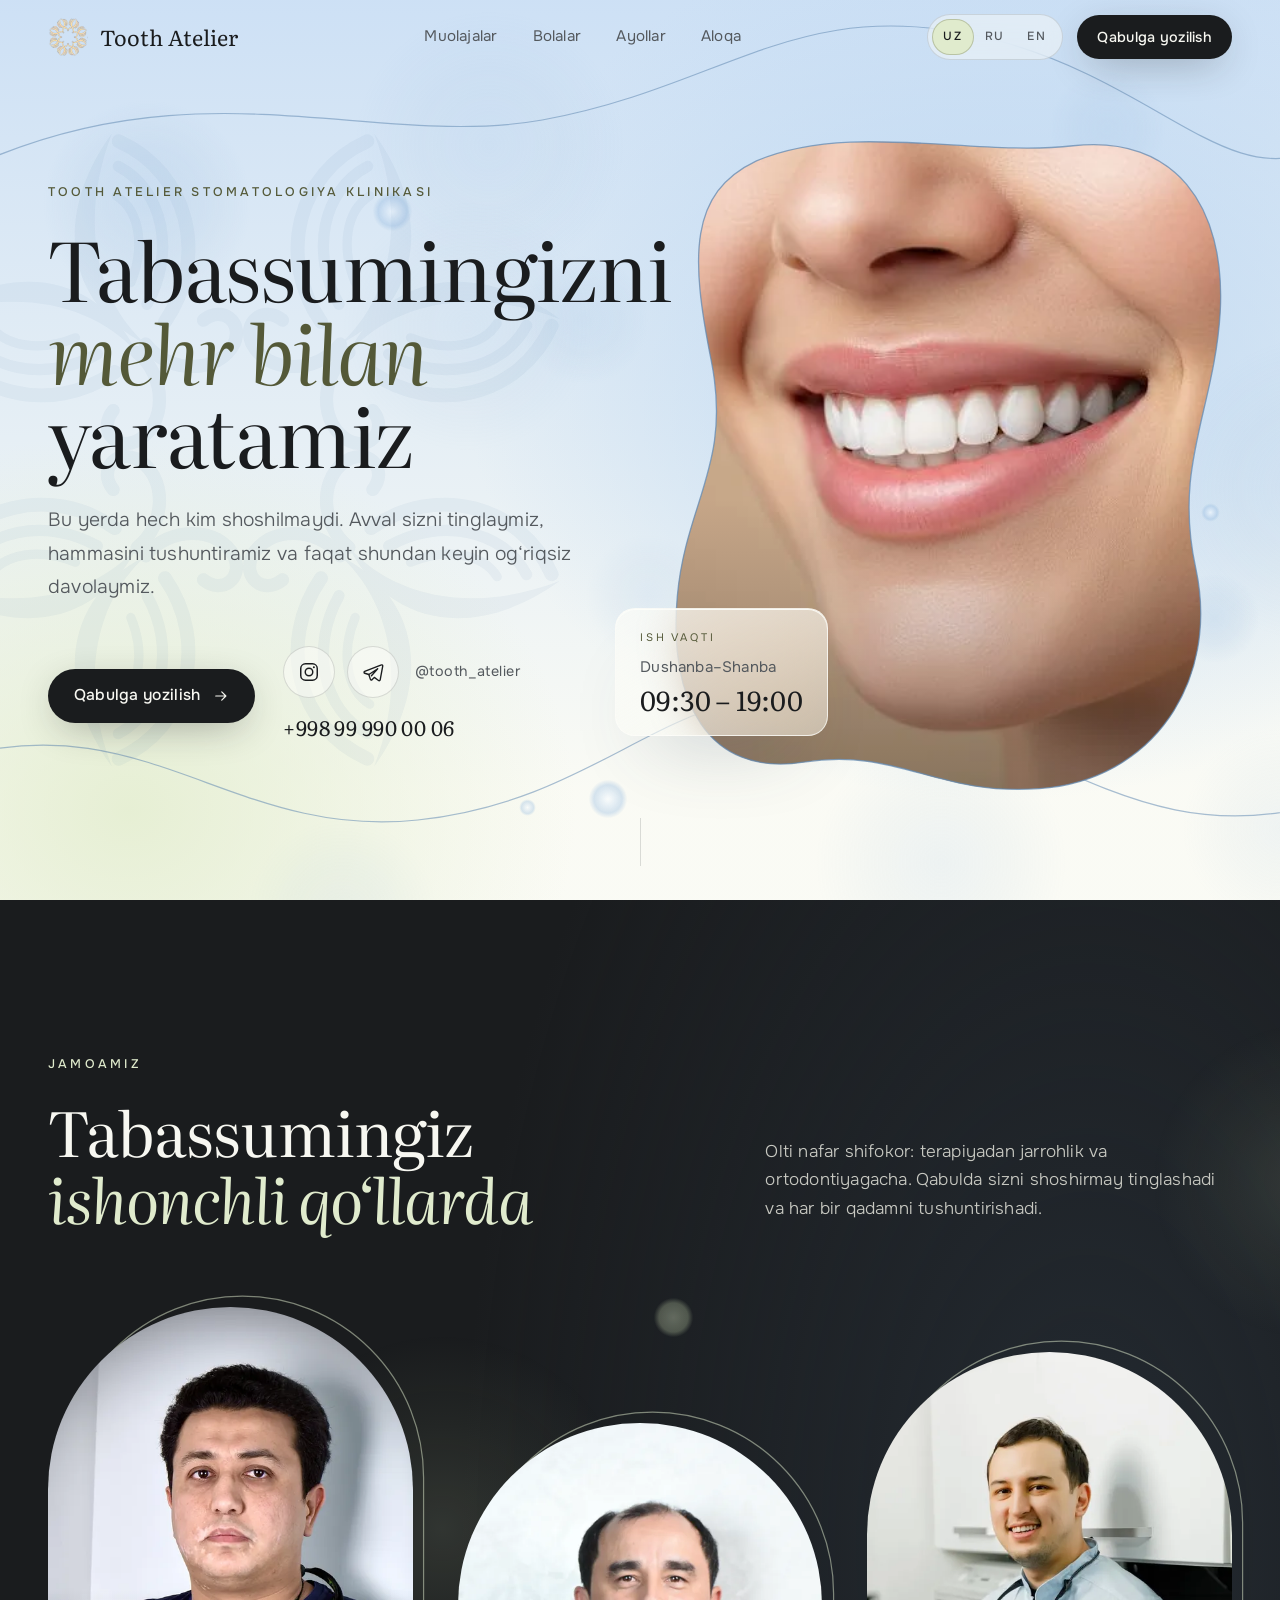
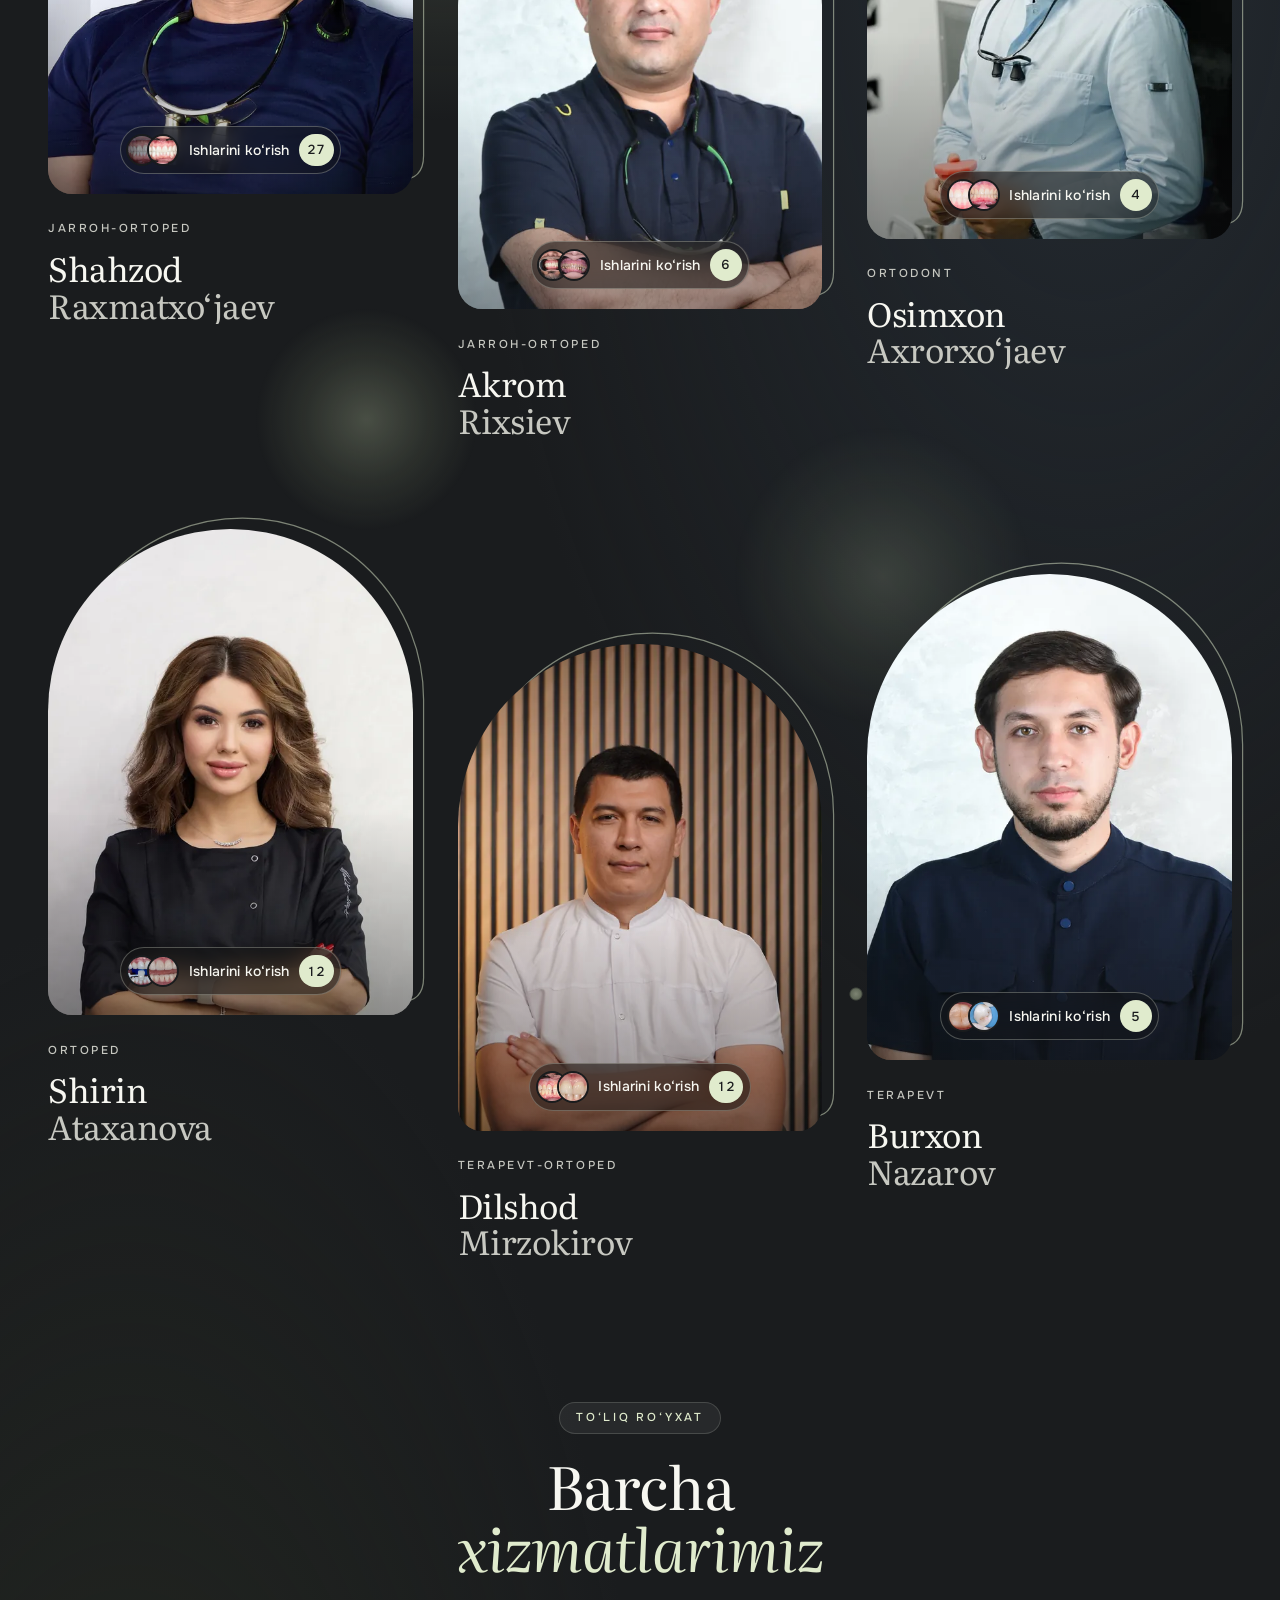
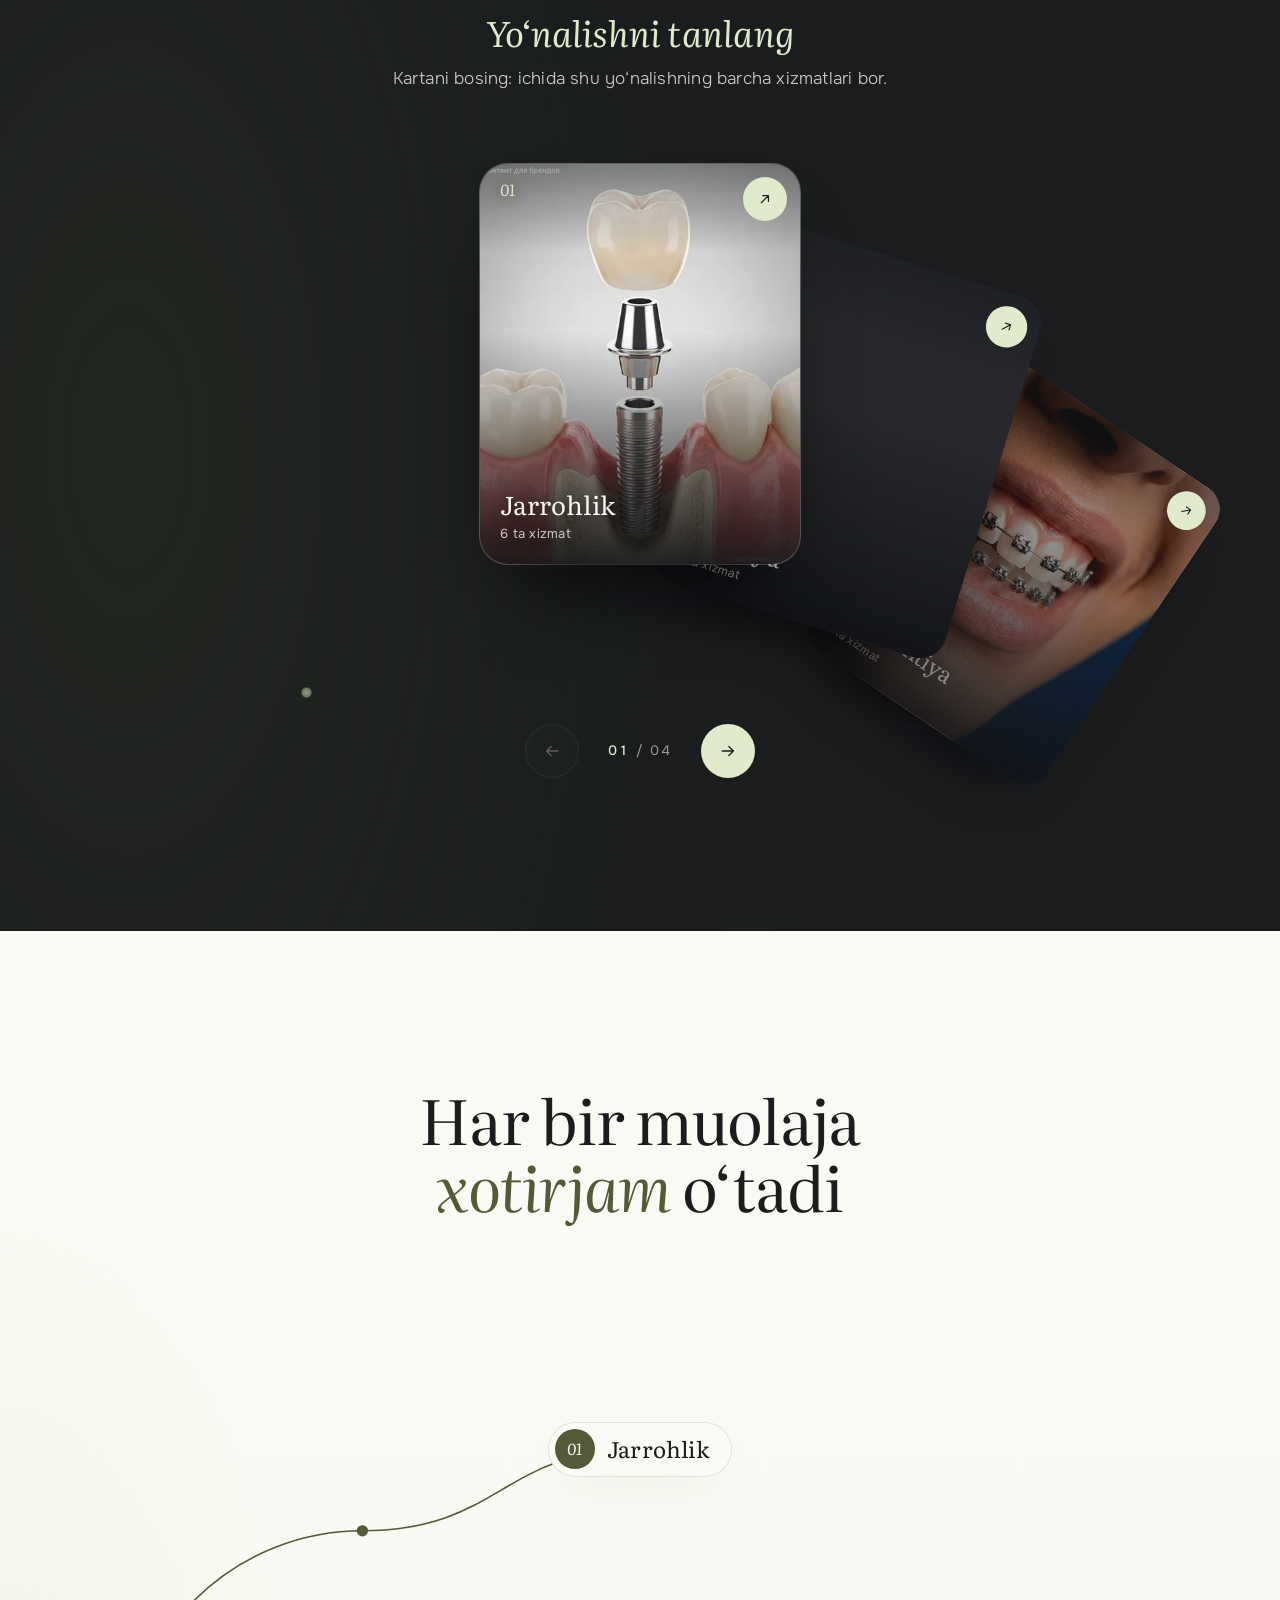
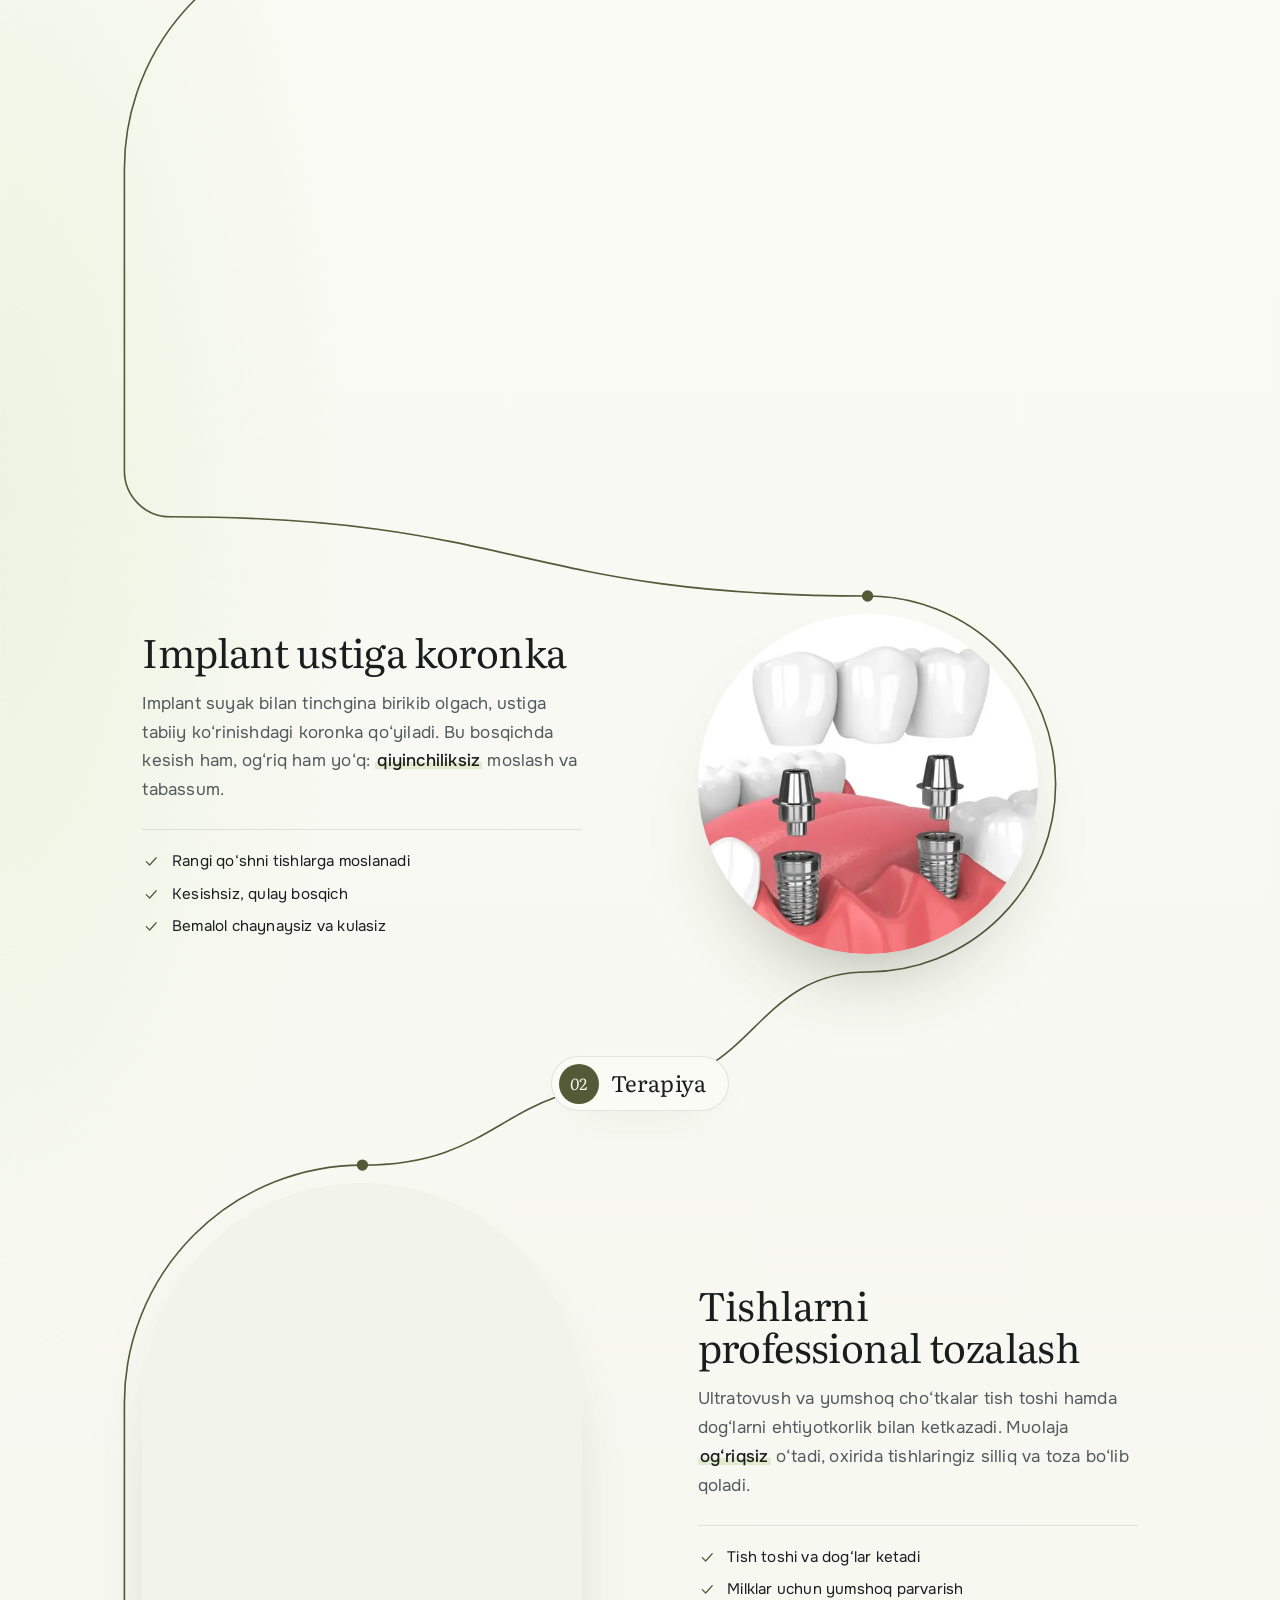
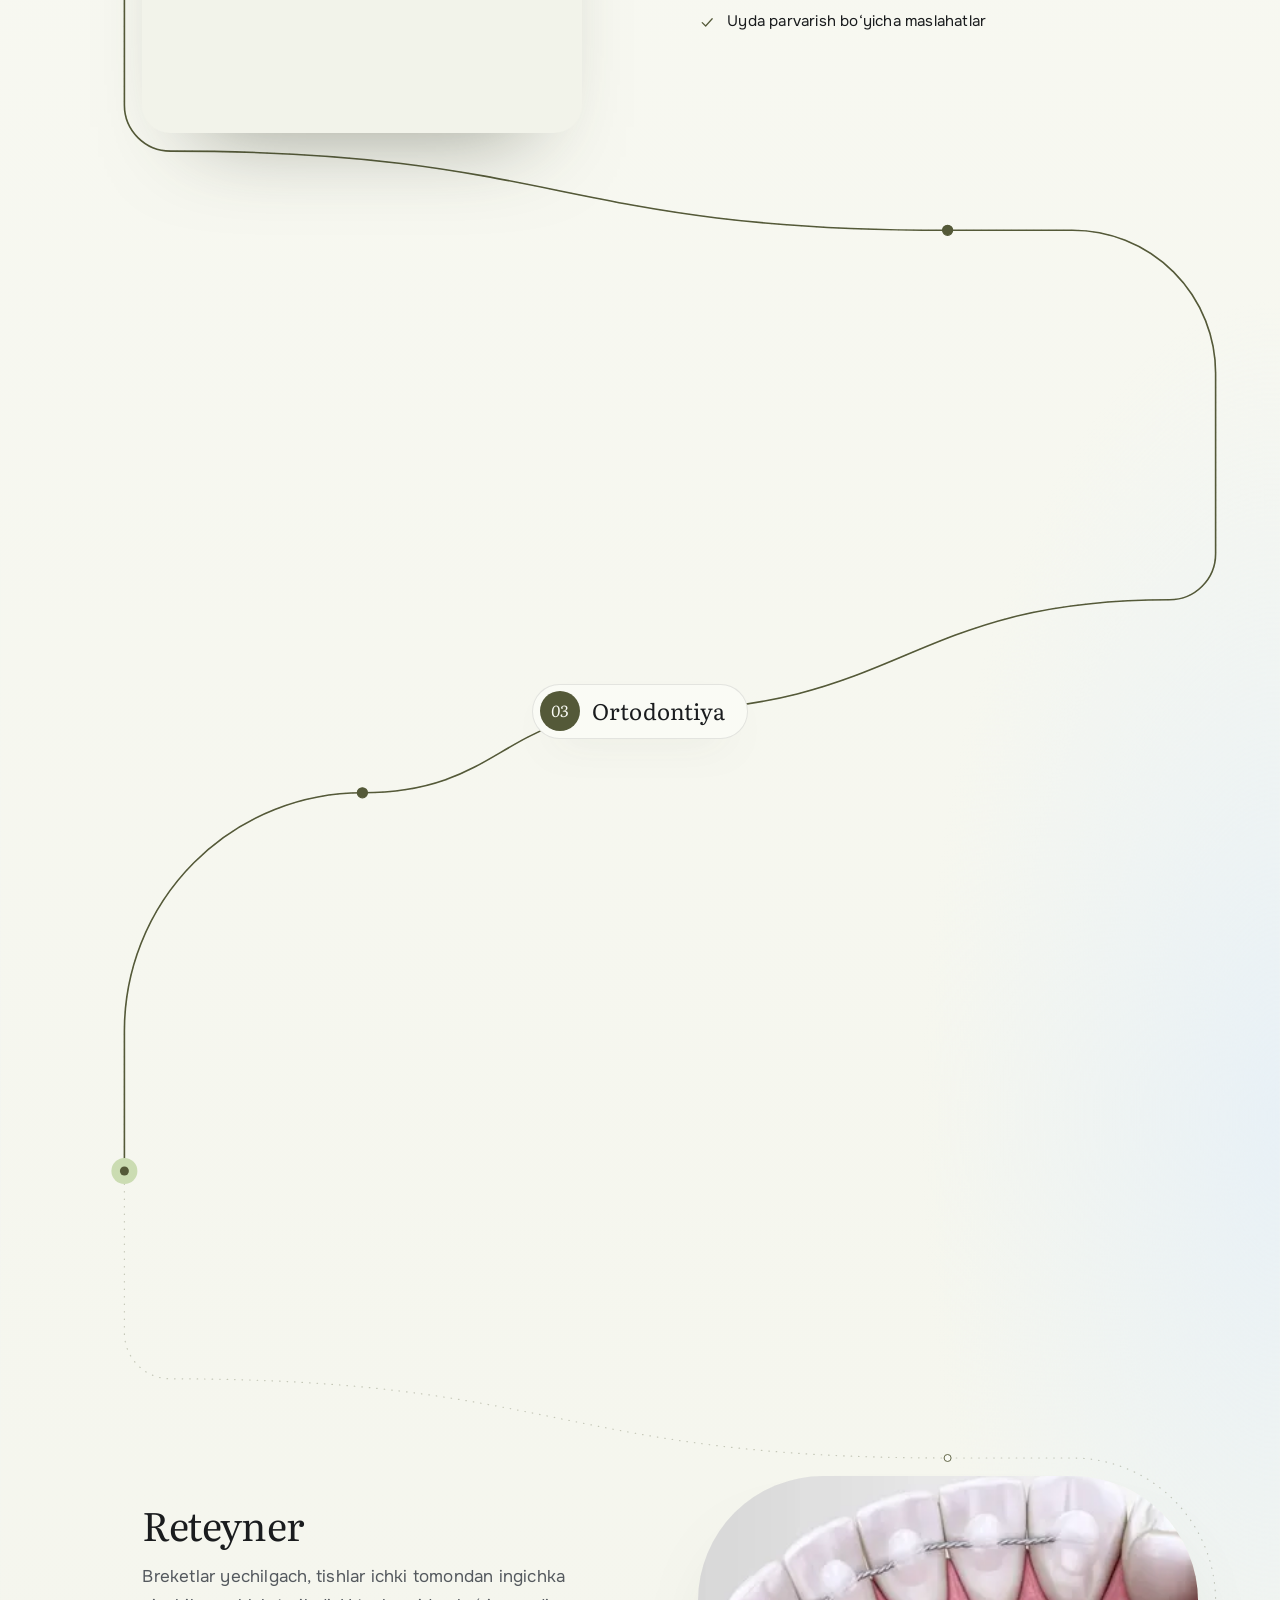
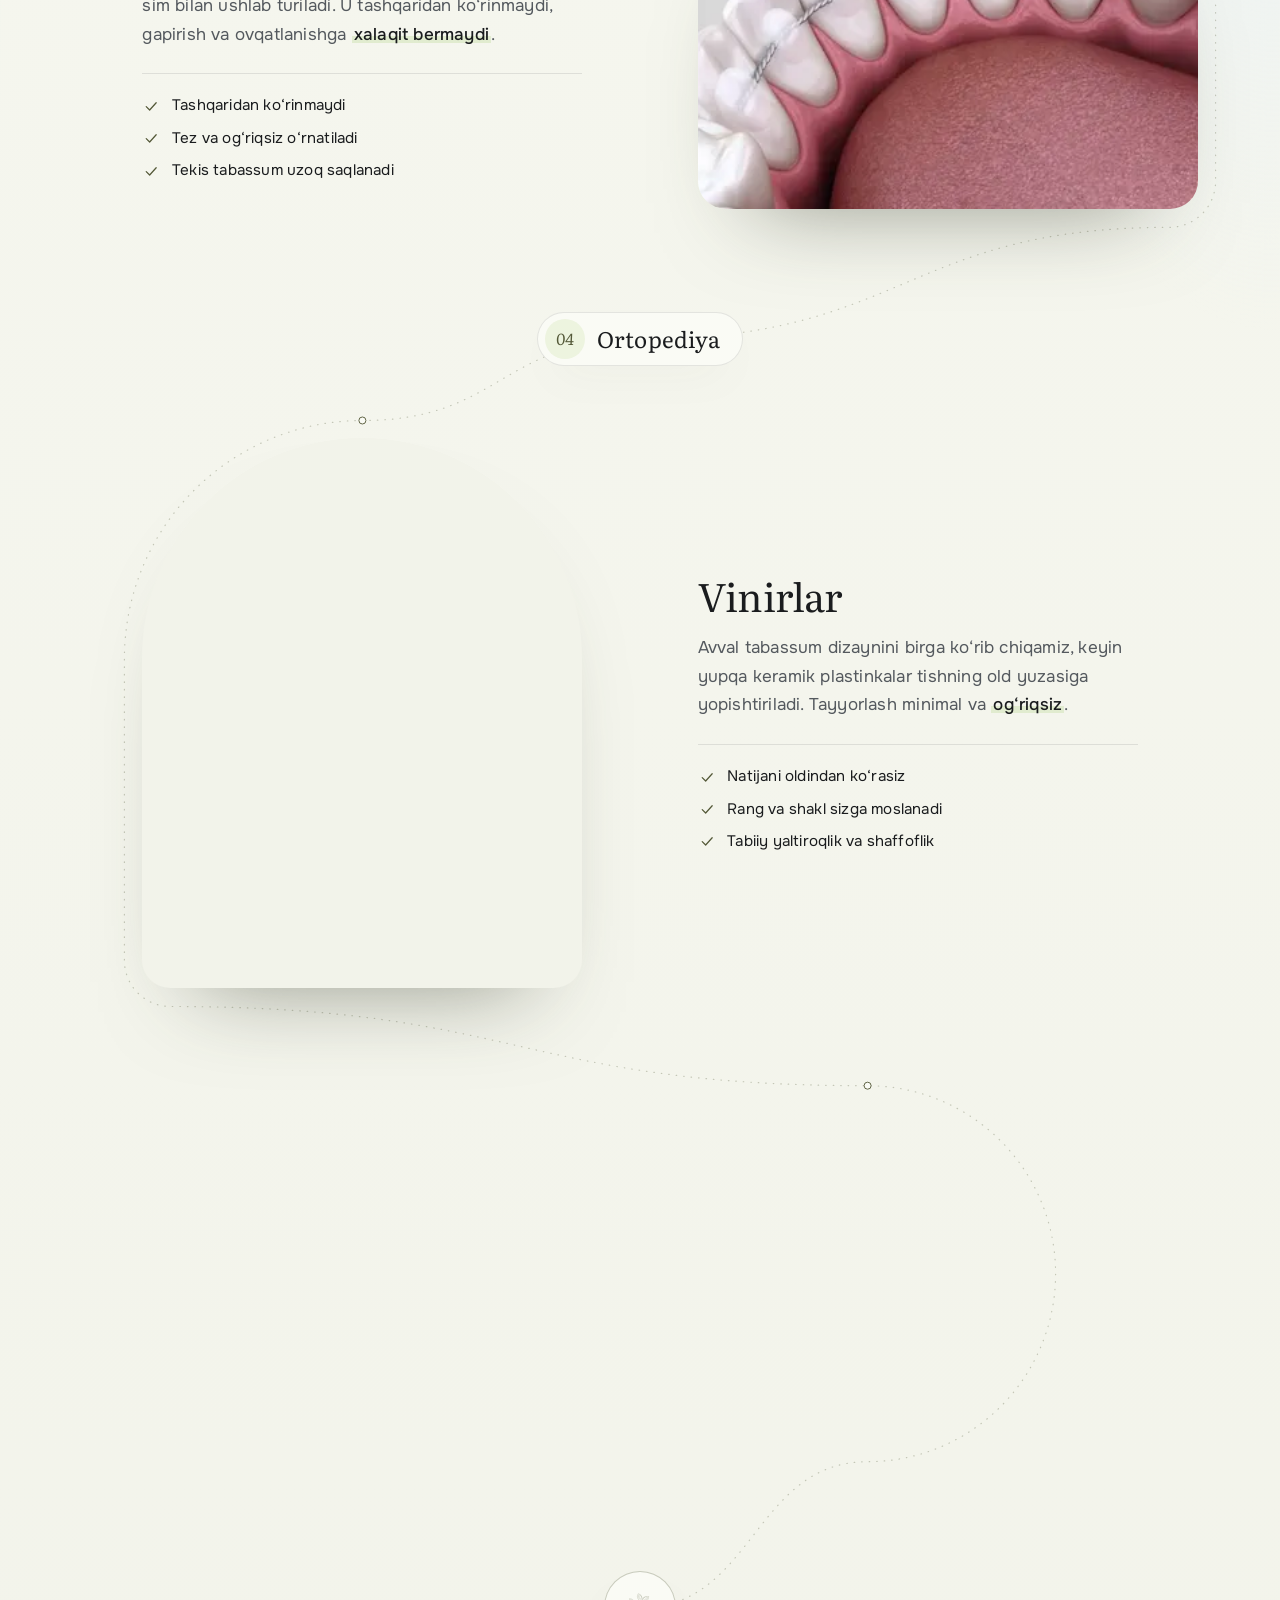
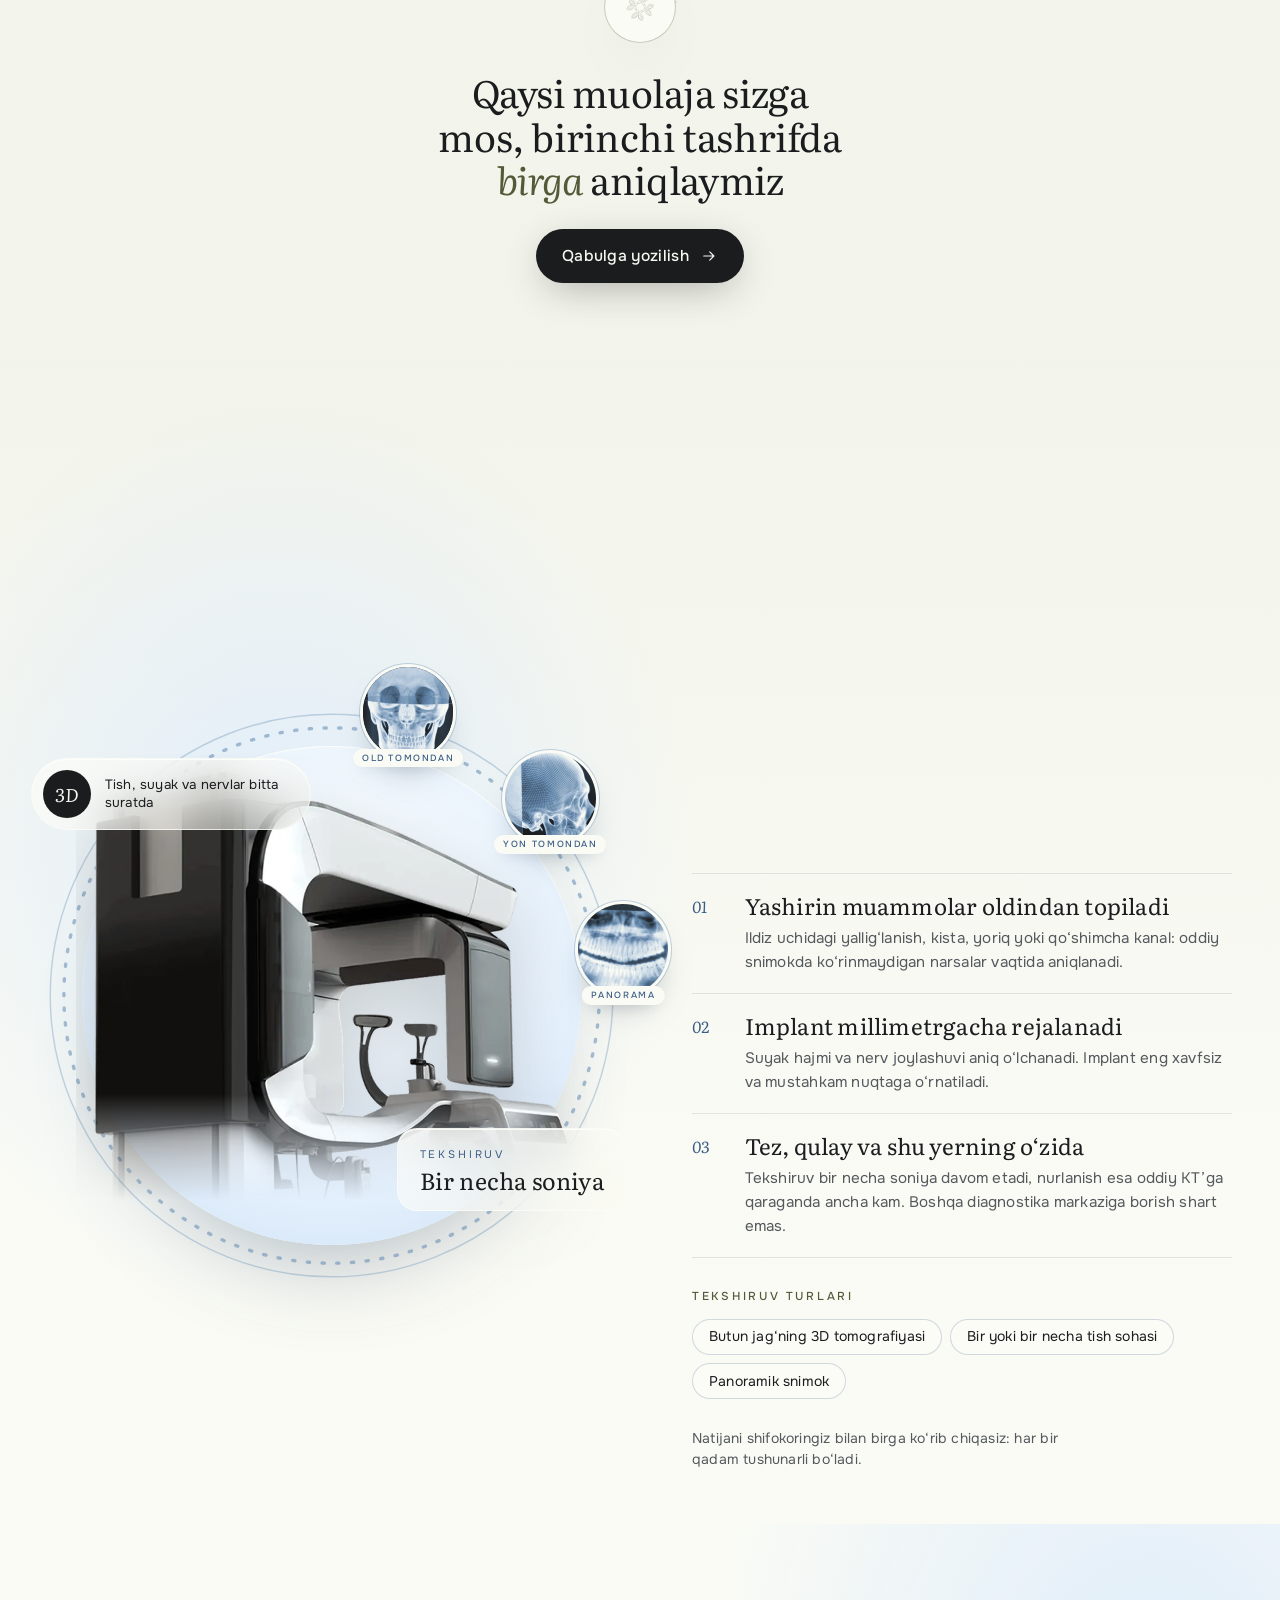
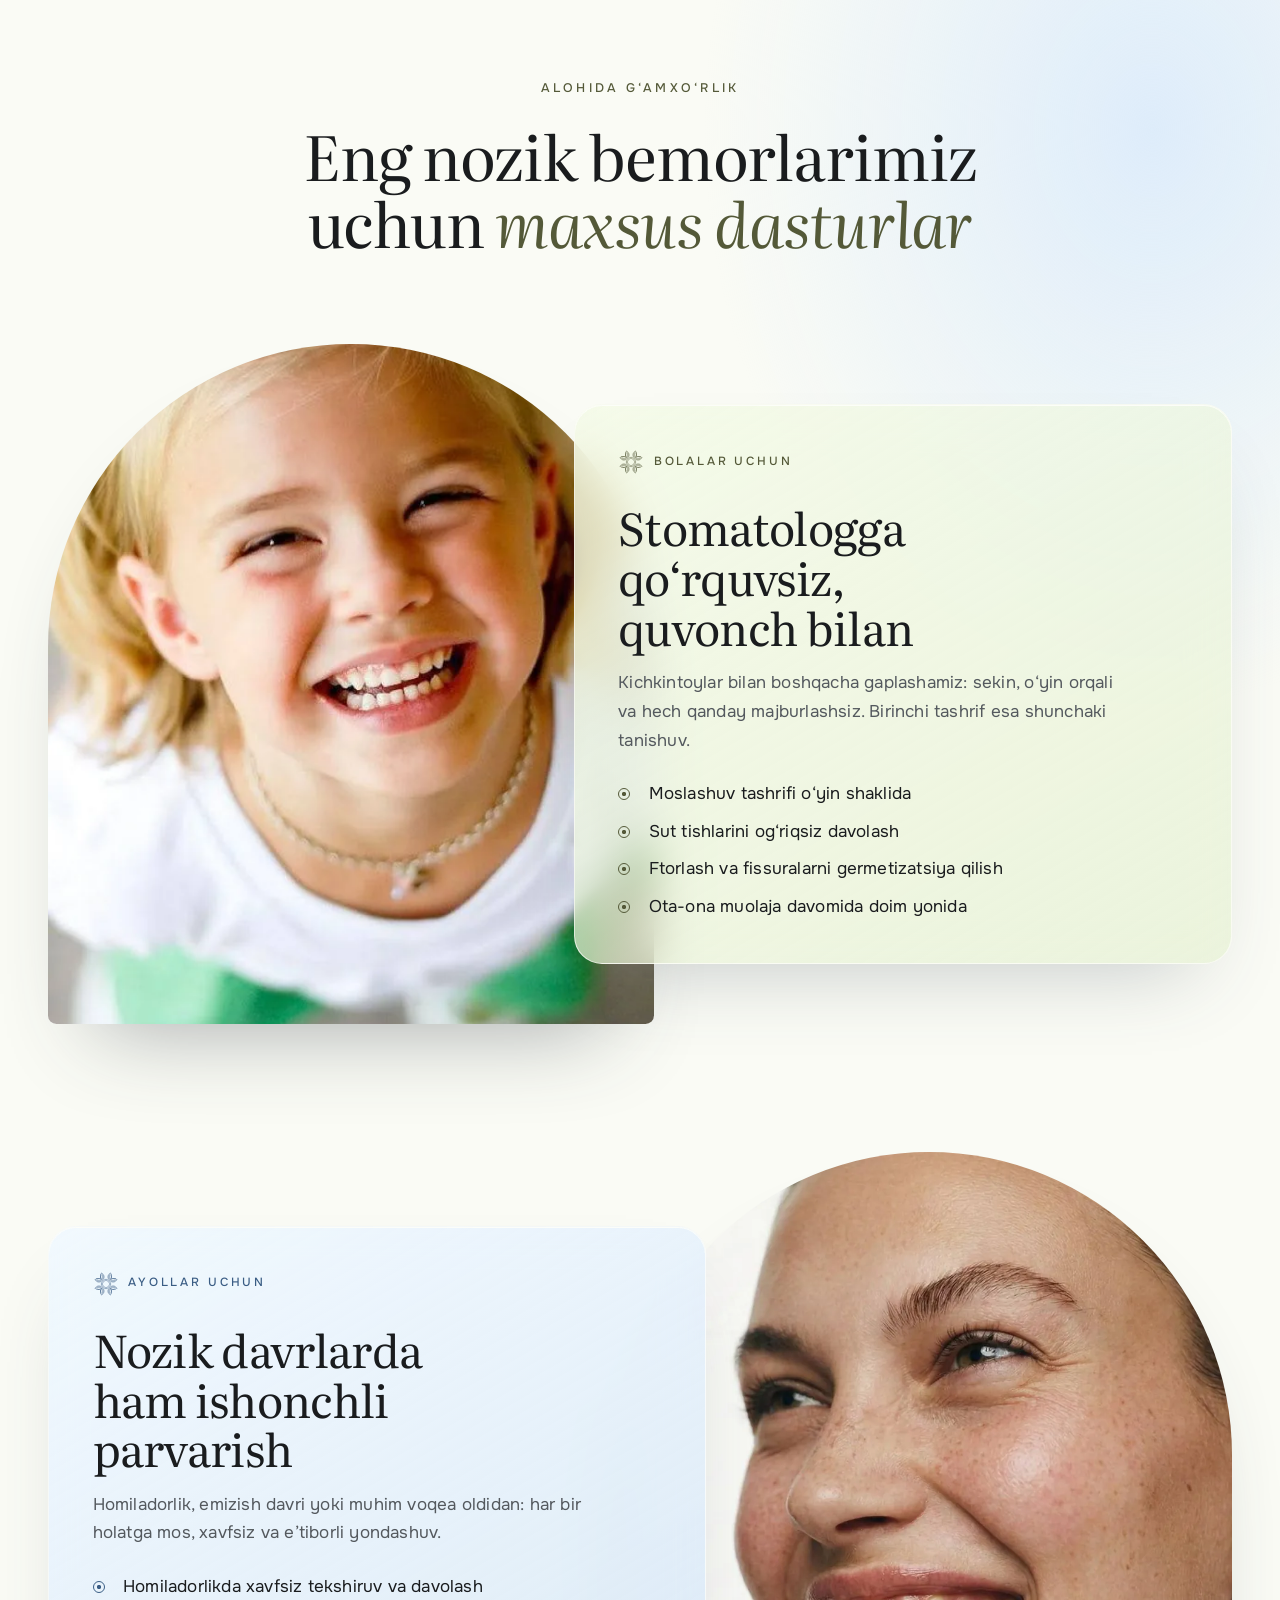
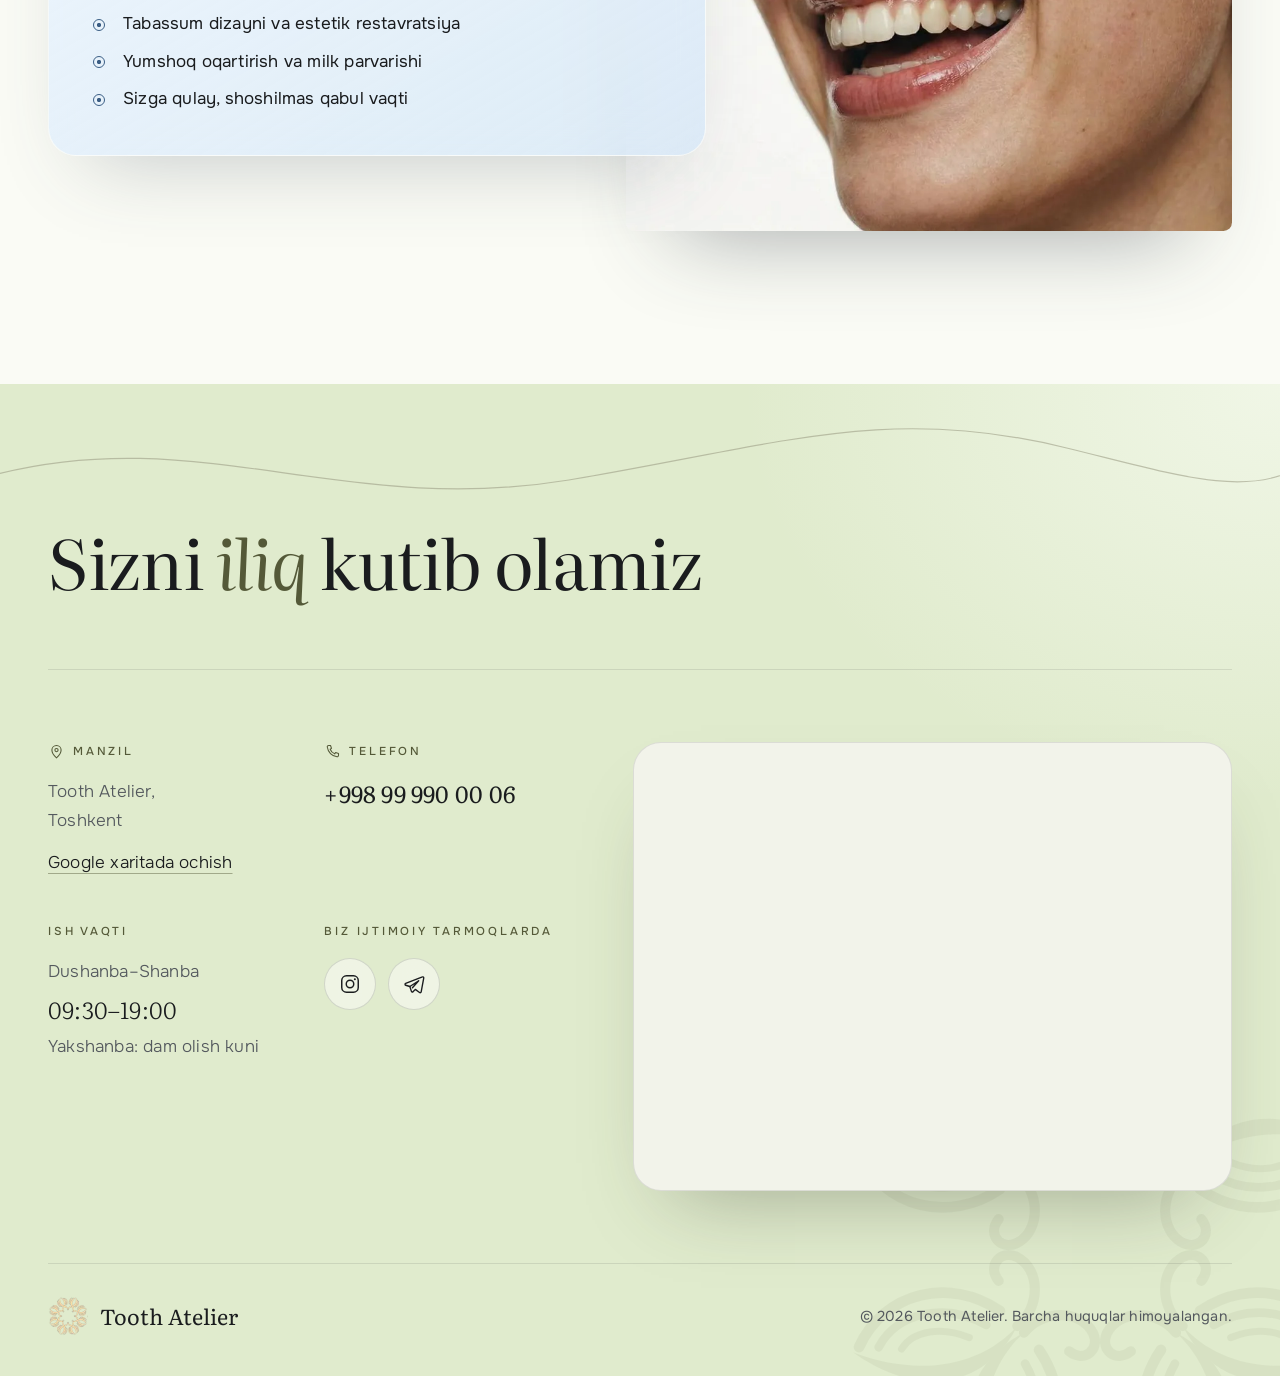
==== commit c124ee2d: "Reorder Dr. Shahzod's works gallery Bring the last seven cases to the front, keeping the case in the" ====
--- a/index.html
+++ b/index.html
@@ -1293,191 +1293,6 @@
       </header>
       <!-- Juftliklar: tepada "oldin", pastda "keyin" (ikkala surat 7:4 ga kesilgan) -->
       <ol class="works__track" role="list">
-        <li class="case" style="--ar: 7 / 8">
-          <figure class="case__fig">
-            <div class="case__media case__media--pair">
-              <span class="case__half"><img src="img/works/shahzod-28-front-560.webp" srcset="img/works/shahzod-28-front-560.webp 560w, img/works/shahzod-28-front-lg.webp 1000w" sizes="(max-width: 640px) 90vw, 60vh" width="1000" height="571" loading="lazy" decoding="async" alt=""><span class="case__tag case__tag--after" data-i18n="works.after">Keyin</span></span>
-              <span class="case__half"><img src="img/works/shahzod-28-smile-560.webp" srcset="img/works/shahzod-28-smile-560.webp 560w, img/works/shahzod-28-smile-lg.webp 1000w" sizes="(max-width: 640px) 90vw, 60vh" width="1000" height="571" loading="lazy" decoding="async" alt=""><span class="case__tag case__tag--after" data-i18n="works.smile">Tabassum</span></span>
-            </div>
-            <figcaption class="case__caption"><span class="case__title" data-i18n="works.h7">Yangi tabassum</span></figcaption>
-          </figure>
-        </li>
-        <li class="case" style="--ar: 7 / 8">
-          <figure class="case__fig">
-            <div class="case__media case__media--pair">
-              <span class="case__half"><img src="img/works/shahzod-27-front-560.webp" srcset="img/works/shahzod-27-front-560.webp 560w, img/works/shahzod-27-front-lg.webp 1000w" sizes="(max-width: 640px) 90vw, 60vh" width="1000" height="571" loading="lazy" decoding="async" alt=""><span class="case__tag case__tag--after" data-i18n="works.after">Keyin</span></span>
-              <span class="case__half"><img src="img/works/shahzod-27-smile-560.webp" srcset="img/works/shahzod-27-smile-560.webp 560w, img/works/shahzod-27-smile-lg.webp 1000w" sizes="(max-width: 640px) 90vw, 60vh" width="1000" height="571" loading="lazy" decoding="async" alt=""><span class="case__tag case__tag--after" data-i18n="works.smile">Tabassum</span></span>
-            </div>
-            <figcaption class="case__caption"><span class="case__title" data-i18n="works.h7">Yangi tabassum</span></figcaption>
-          </figure>
-        </li>
-        <li class="case" style="--ar: 7 / 8">
-          <figure class="case__fig">
-            <div class="case__media case__media--pair">
-              <span class="case__half"><img src="img/works/shahzod-26-before-560.webp" srcset="img/works/shahzod-26-before-560.webp 560w, img/works/shahzod-26-before-lg.webp 1000w" sizes="(max-width: 640px) 90vw, 60vh" width="1000" height="571" loading="lazy" decoding="async" alt=""><span class="case__tag" data-i18n="works.before">Oldin</span></span>
-              <span class="case__half"><img src="img/works/shahzod-26-after-560.webp" srcset="img/works/shahzod-26-after-560.webp 560w, img/works/shahzod-26-after-lg.webp 1000w" sizes="(max-width: 640px) 90vw, 60vh" width="1000" height="571" loading="lazy" decoding="async" alt=""><span class="case__tag case__tag--after" data-i18n="works.after">Keyin</span></span>
-            </div>
-            <figcaption class="case__caption"><span class="case__title" data-i18n="works.h5">Ikkala jag‘ni total reabilitatsiya qilish</span></figcaption>
-          </figure>
-        </li>
-        <li class="case" style="--ar: 7 / 8">
-          <figure class="case__fig">
-            <div class="case__media case__media--pair">
-              <span class="case__half"><img src="img/works/shahzod-24-front-560.webp" srcset="img/works/shahzod-24-front-560.webp 560w, img/works/shahzod-24-front-lg.webp 1000w" sizes="(max-width: 640px) 90vw, 60vh" width="1000" height="571" loading="lazy" decoding="async" alt=""><span class="case__tag case__tag--after" data-i18n="works.after">Keyin</span></span>
-              <span class="case__half"><img src="img/works/shahzod-24-smile-560.webp" srcset="img/works/shahzod-24-smile-560.webp 560w, img/works/shahzod-24-smile-lg.webp 1000w" sizes="(max-width: 640px) 90vw, 60vh" width="1000" height="571" loading="lazy" decoding="async" alt=""><span class="case__tag case__tag--after" data-i18n="works.smile">Tabassum</span></span>
-            </div>
-            <figcaption class="case__caption"><span class="case__title" data-i18n="works.h7">Yangi tabassum</span></figcaption>
-          </figure>
-        </li>
-        <li class="case" style="--ar: 7 / 8">
-          <figure class="case__fig">
-            <div class="case__media case__media--pair">
-              <span class="case__half"><img src="img/works/shahzod-25-before-560.webp" srcset="img/works/shahzod-25-before-560.webp 560w, img/works/shahzod-25-before-lg.webp 1000w" sizes="(max-width: 640px) 90vw, 60vh" width="1000" height="571" loading="lazy" decoding="async" alt=""><span class="case__tag" data-i18n="works.before">Oldin</span></span>
-              <span class="case__half"><img src="img/works/shahzod-25-after-560.webp" srcset="img/works/shahzod-25-after-560.webp 560w, img/works/shahzod-25-after-lg.webp 1000w" sizes="(max-width: 640px) 90vw, 60vh" width="1000" height="571" loading="lazy" decoding="async" alt=""><span class="case__tag case__tag--after" data-i18n="works.after">Keyin</span></span>
-            </div>
-            <figcaption class="case__caption"><span class="case__title" data-i18n="works.h5">Ikkala jag‘ni total reabilitatsiya qilish</span></figcaption>
-          </figure>
-        </li>
-        <li class="case" style="--ar: 7 / 8">
-          <figure class="case__fig">
-            <div class="case__media case__media--pair">
-              <span class="case__half"><img src="img/works/shahzod-14-before-560.webp" srcset="img/works/shahzod-14-before-560.webp 560w, img/works/shahzod-14-before-lg.webp 1000w" sizes="(max-width: 640px) 90vw, 60vh" width="1000" height="571" loading="lazy" decoding="async" alt=""><span class="case__tag" data-i18n="works.before">Oldin</span></span>
-              <span class="case__half"><img src="img/works/shahzod-14-after-560.webp" srcset="img/works/shahzod-14-after-560.webp 560w, img/works/shahzod-14-after-lg.webp 1000w" sizes="(max-width: 640px) 90vw, 60vh" width="1000" height="571" loading="lazy" decoding="async" alt=""><span class="case__tag case__tag--after" data-i18n="works.after">Keyin</span></span>
-            </div>
-            <figcaption class="case__caption"><span class="case__title" data-i18n="works.h11">Metall koronkalar o‘rniga estetik tishlar</span></figcaption>
-          </figure>
-        </li>
-        <li class="case" style="--ar: 7 / 8">
-          <figure class="case__fig">
-            <div class="case__media case__media--pair">
-              <span class="case__half"><img src="img/works/shahzod-15-before-560.webp" srcset="img/works/shahzod-15-before-560.webp 560w, img/works/shahzod-15-before-lg.webp 1000w" sizes="(max-width: 640px) 90vw, 60vh" width="1000" height="571" loading="lazy" decoding="async" alt=""><span class="case__tag" data-i18n="works.before">Oldin</span></span>
-              <span class="case__half"><img src="img/works/shahzod-15-after-560.webp" srcset="img/works/shahzod-15-after-560.webp 560w, img/works/shahzod-15-after-lg.webp 1000w" sizes="(max-width: 640px) 90vw, 60vh" width="1000" height="571" loading="lazy" decoding="async" alt=""><span class="case__tag case__tag--after" data-i18n="works.after">Keyin</span></span>
-            </div>
-            <figcaption class="case__caption"><span class="case__title" data-i18n="works.h7">Yangi tabassum</span></figcaption>
-          </figure>
-        </li>
-        <li class="case" style="--ar: 7 / 8">
-          <figure class="case__fig">
-            <div class="case__media case__media--pair">
-              <span class="case__half"><img src="img/works/shahzod-17-before-560.webp" srcset="img/works/shahzod-17-before-560.webp 560w, img/works/shahzod-17-before-lg.webp 1000w" sizes="(max-width: 640px) 90vw, 60vh" width="1000" height="571" loading="lazy" decoding="async" alt=""><span class="case__tag" data-i18n="works.before">Oldin</span></span>
-              <span class="case__half"><img src="img/works/shahzod-17-after-560.webp" srcset="img/works/shahzod-17-after-560.webp 560w, img/works/shahzod-17-after-lg.webp 1000w" sizes="(max-width: 640px) 90vw, 60vh" width="1000" height="571" loading="lazy" decoding="async" alt=""><span class="case__tag case__tag--after" data-i18n="works.after">Keyin</span></span>
-            </div>
-            <figcaption class="case__caption"><span class="case__title" data-i18n="works.h6">Kuchli shikastlangan tishlarni tiklash</span></figcaption>
-          </figure>
-        </li>
-        <li class="case" style="--ar: 7 / 6">
-          <figure class="case__fig">
-            <div class="case__media case__media--trio">
-              <span class="case__half"><img src="img/works/shahzod-18-close-560.webp" srcset="img/works/shahzod-18-close-560.webp 560w, img/works/shahzod-18-close-lg.webp 1000w" sizes="(max-width: 640px) 90vw, 70vh" width="1000" height="571" loading="lazy" decoding="async" alt=""><span class="case__tag case__tag--after" data-i18n="works.after">Keyin</span></span>
-              <span class="case__half"><img src="img/works/shahzod-18-before-560.webp" srcset="img/works/shahzod-18-before-560.webp 560w, img/works/shahzod-18-before-lg.webp 1000w" sizes="(max-width: 640px) 45vw, 35vh" width="1000" height="571" loading="lazy" decoding="async" alt=""><span class="case__tag" data-i18n="works.before">Oldin</span></span>
-              <span class="case__half"><img src="img/works/shahzod-18-after-560.webp" srcset="img/works/shahzod-18-after-560.webp 560w, img/works/shahzod-18-after-lg.webp 1000w" sizes="(max-width: 640px) 45vw, 35vh" width="1000" height="571" loading="lazy" decoding="async" alt=""><span class="case__tag case__tag--after" data-i18n="works.after">Keyin</span></span>
-            </div>
-            <figcaption class="case__caption"><span class="case__title" data-i18n="works.h1">Tabassumni to‘liq tiklash</span></figcaption>
-          </figure>
-        </li>
-        <li class="case" style="--ar: 7 / 8">
-          <figure class="case__fig">
-            <div class="case__media case__media--pair">
-              <span class="case__half"><img src="img/works/shahzod-19-before-560.webp" srcset="img/works/shahzod-19-before-560.webp 560w, img/works/shahzod-19-before-lg.webp 1000w" sizes="(max-width: 640px) 90vw, 60vh" width="1000" height="571" loading="lazy" decoding="async" alt=""><span class="case__tag" data-i18n="works.before">Oldin</span></span>
-              <span class="case__half"><img src="img/works/shahzod-19-smile-560.webp" srcset="img/works/shahzod-19-smile-560.webp 560w, img/works/shahzod-19-smile-lg.webp 1000w" sizes="(max-width: 640px) 90vw, 60vh" width="1000" height="571" loading="lazy" decoding="async" alt=""><span class="case__tag case__tag--after" data-i18n="works.smile">Tabassum</span></span>
-            </div>
-            <figcaption class="case__caption"><span class="case__title" data-i18n="works.h10">Eski koronkalarni almashtirish</span></figcaption>
-          </figure>
-        </li>
-        <li class="case" style="--ar: 7 / 8">
-          <figure class="case__fig">
-            <div class="case__media case__media--pair">
-              <span class="case__half"><img src="img/works/shahzod-20-before-560.webp" srcset="img/works/shahzod-20-before-560.webp 560w, img/works/shahzod-20-before-lg.webp 1000w" sizes="(max-width: 640px) 90vw, 60vh" width="1000" height="571" loading="lazy" decoding="async" alt=""><span class="case__tag" data-i18n="works.before">Oldin</span></span>
-              <span class="case__half"><img src="img/works/shahzod-20-smile-560.webp" srcset="img/works/shahzod-20-smile-560.webp 560w, img/works/shahzod-20-smile-lg.webp 1000w" sizes="(max-width: 640px) 90vw, 60vh" width="1000" height="571" loading="lazy" decoding="async" alt=""><span class="case__tag case__tag--after" data-i18n="works.smile">Tabassum</span></span>
-            </div>
-            <figcaption class="case__caption"><span class="case__title" data-i18n="works.h8">Tabassum estetikasini tiklash</span></figcaption>
-          </figure>
-        </li>
-        <li class="case" style="--ar: 7 / 6">
-          <figure class="case__fig">
-            <div class="case__media case__media--trio">
-              <span class="case__half"><img src="img/works/shahzod-21-after-560.webp" srcset="img/works/shahzod-21-after-560.webp 560w, img/works/shahzod-21-after-lg.webp 1000w" sizes="(max-width: 640px) 90vw, 70vh" width="1000" height="571" loading="lazy" decoding="async" alt=""><span class="case__tag case__tag--after" data-i18n="works.after">Keyin</span></span>
-              <span class="case__half"><img src="img/works/shahzod-21-smile2-560.webp" srcset="img/works/shahzod-21-smile2-560.webp 560w, img/works/shahzod-21-smile2-lg.webp 1000w" sizes="(max-width: 640px) 45vw, 35vh" width="1000" height="571" loading="lazy" decoding="async" alt=""><span class="case__tag case__tag--after" data-i18n="works.smile">Tabassum</span></span>
-              <span class="case__half"><img src="img/works/shahzod-21-smile-560.webp" srcset="img/works/shahzod-21-smile-560.webp 560w, img/works/shahzod-21-smile-lg.webp 1000w" sizes="(max-width: 640px) 45vw, 35vh" width="1000" height="571" loading="lazy" decoding="async" alt=""><span class="case__tag case__tag--after" data-i18n="works.smile">Tabassum</span></span>
-            </div>
-            <figcaption class="case__caption"><span class="case__title" data-i18n="works.h7">Yangi tabassum</span></figcaption>
-          </figure>
-        </li>
-        <li class="case" style="--ar: 7 / 6">
-          <figure class="case__fig">
-            <div class="case__media case__media--trio">
-              <span class="case__half"><img src="img/works/shahzod-22-after-560.webp" srcset="img/works/shahzod-22-after-560.webp 560w, img/works/shahzod-22-after-lg.webp 1000w" sizes="(max-width: 640px) 90vw, 70vh" width="1000" height="571" loading="lazy" decoding="async" alt=""><span class="case__tag case__tag--after" data-i18n="works.after">Keyin</span></span>
-              <span class="case__half"><img src="img/works/shahzod-22-before-560.webp" srcset="img/works/shahzod-22-before-560.webp 560w, img/works/shahzod-22-before-lg.webp 1000w" sizes="(max-width: 640px) 45vw, 35vh" width="1000" height="571" loading="lazy" decoding="async" alt=""><span class="case__tag" data-i18n="works.before">Oldin</span></span>
-              <span class="case__half"><img src="img/works/shahzod-22-smile-560.webp" srcset="img/works/shahzod-22-smile-560.webp 560w, img/works/shahzod-22-smile-lg.webp 1000w" sizes="(max-width: 640px) 45vw, 35vh" width="1000" height="571" loading="lazy" decoding="async" alt=""><span class="case__tag case__tag--after" data-i18n="works.smile">Tabassum</span></span>
-            </div>
-            <figcaption class="case__caption"><span class="case__title" data-i18n="works.h9">Tishlar rangi va shaklini o‘zgartirish</span></figcaption>
-          </figure>
-        </li>
-        <li class="case" style="--ar: 7 / 8">
-          <figure class="case__fig">
-            <div class="case__media case__media--pair">
-              <span class="case__half"><img src="img/works/shahzod-23-before-560.webp" srcset="img/works/shahzod-23-before-560.webp 560w, img/works/shahzod-23-before-lg.webp 1000w" sizes="(max-width: 640px) 90vw, 60vh" width="1000" height="571" loading="lazy" decoding="async" alt=""><span class="case__tag" data-i18n="works.before">Oldin</span></span>
-              <span class="case__half"><img src="img/works/shahzod-23-during-560.webp" srcset="img/works/shahzod-23-during-560.webp 560w, img/works/shahzod-23-during-lg.webp 1000w" sizes="(max-width: 640px) 90vw, 60vh" width="1000" height="571" loading="lazy" decoding="async" alt=""><span class="case__tag" data-i18n="works.during">Jarayon</span></span>
-            </div>
-            <figcaption class="case__caption"><span class="case__title" data-i18n="works.h5">Ikkala jag‘ni total reabilitatsiya qilish</span></figcaption>
-          </figure>
-        </li>
-        <li class="case" style="--ar: 7 / 8">
-          <figure class="case__fig">
-            <div class="case__media case__media--pair">
-              <span class="case__half"><img src="img/works/shahzod-1-before-560.webp" srcset="img/works/shahzod-1-before-560.webp 560w, img/works/shahzod-1-before-lg.webp 1000w" sizes="(max-width: 640px) 90vw, 60vh" width="1000" height="571" loading="lazy" decoding="async" alt=""><span class="case__tag" data-i18n="works.before">Oldin</span></span>
-              <span class="case__half"><img src="img/works/shahzod-1-after-560.webp" srcset="img/works/shahzod-1-after-560.webp 560w, img/works/shahzod-1-after-lg.webp 1000w" sizes="(max-width: 640px) 90vw, 60vh" width="1000" height="571" loading="lazy" decoding="async" alt=""><span class="case__tag case__tag--after" data-i18n="works.after">Keyin</span></span>
-            </div>
-            <figcaption class="case__caption"><span class="case__title" data-i18n="works.h1">Tabassumni to‘liq tiklash</span></figcaption>
-          </figure>
-        </li>
-        <li class="case" style="--ar: 7 / 8">
-          <figure class="case__fig">
-            <div class="case__media case__media--pair">
-              <span class="case__half"><img src="img/works/shahzod-2-before-560.webp" srcset="img/works/shahzod-2-before-560.webp 560w, img/works/shahzod-2-before-lg.webp 1000w" sizes="(max-width: 640px) 90vw, 60vh" width="1000" height="571" loading="lazy" decoding="async" alt=""><span class="case__tag" data-i18n="works.before">Oldin</span></span>
-              <span class="case__half"><img src="img/works/shahzod-2-after-560.webp" srcset="img/works/shahzod-2-after-560.webp 560w, img/works/shahzod-2-after-lg.webp 1000w" sizes="(max-width: 640px) 90vw, 60vh" width="1000" height="571" loading="lazy" decoding="async" alt=""><span class="case__tag case__tag--after" data-i18n="works.after">Keyin</span></span>
-            </div>
-            <figcaption class="case__caption"><span class="case__title" data-i18n="works.h2">Total reabilitatsiya</span></figcaption>
-          </figure>
-        </li>
-        <li class="case" style="--ar: 7 / 8">
-          <figure class="case__fig">
-            <div class="case__media case__media--pair">
-              <span class="case__half"><img src="img/works/shahzod-3-before-560.webp" srcset="img/works/shahzod-3-before-560.webp 560w, img/works/shahzod-3-before-lg.webp 1000w" sizes="(max-width: 640px) 90vw, 60vh" width="1000" height="571" loading="lazy" decoding="async" alt=""><span class="case__tag" data-i18n="works.before">Oldin</span></span>
-              <span class="case__half"><img src="img/works/shahzod-3-after-560.webp" srcset="img/works/shahzod-3-after-560.webp 560w, img/works/shahzod-3-after-lg.webp 1000w" sizes="(max-width: 640px) 90vw, 60vh" width="1000" height="571" loading="lazy" decoding="async" alt=""><span class="case__tag case__tag--after" data-i18n="works.after">Keyin</span></span>
-            </div>
-            <figcaption class="case__caption"><span class="case__title" data-i18n="works.h3">Ikkala jag‘ni to‘liq tiklash</span><span class="case__note" data-i18n="works.h3n">Implantlar va keramik koronkalar</span></figcaption>
-          </figure>
-        </li>
-        <!-- Uchlik: tepada natija, pastda implantlar va tabassum -->
-        <li class="case" style="--ar: 7 / 6">
-          <figure class="case__fig">
-            <div class="case__media case__media--trio">
-              <span class="case__half"><img src="img/works/shahzod-4-after-560.webp" srcset="img/works/shahzod-4-after-560.webp 560w, img/works/shahzod-4-after-lg.webp 1000w" sizes="(max-width: 640px) 90vw, 70vh" width="1000" height="571" loading="lazy" decoding="async" alt=""><span class="case__tag case__tag--after" data-i18n="works.after">Keyin</span></span>
-              <span class="case__half"><img src="img/works/shahzod-4-implant-560.webp" srcset="img/works/shahzod-4-implant-560.webp 560w, img/works/shahzod-4-implant-lg.webp 1000w" sizes="(max-width: 640px) 45vw, 35vh" width="1000" height="571" loading="lazy" decoding="async" alt=""><span class="case__tag" data-i18n="works.during">Jarayon</span></span>
-              <span class="case__half"><img src="img/works/shahzod-4-smile-560.webp" srcset="img/works/shahzod-4-smile-560.webp 560w, img/works/shahzod-4-smile-lg.webp 1000w" sizes="(max-width: 640px) 45vw, 35vh" width="1000" height="571" loading="lazy" decoding="async" alt=""><span class="case__tag case__tag--after" data-i18n="works.smile">Tabassum</span></span>
-            </div>
-            <figcaption class="case__caption"><span class="case__title" data-i18n="works.h4">Ikkala jag‘ni implantlarda tiklash</span></figcaption>
-          </figure>
-        </li>
-        <li class="case" style="--ar: 7 / 8">
-          <figure class="case__fig">
-            <div class="case__media case__media--pair">
-              <span class="case__half"><img src="img/works/shahzod-5-before-560.webp" srcset="img/works/shahzod-5-before-560.webp 560w, img/works/shahzod-5-before-lg.webp 1000w" sizes="(max-width: 640px) 90vw, 60vh" width="1000" height="571" loading="lazy" decoding="async" alt=""><span class="case__tag" data-i18n="works.before">Oldin</span></span>
-              <span class="case__half"><img src="img/works/shahzod-5-after-560.webp" srcset="img/works/shahzod-5-after-560.webp 560w, img/works/shahzod-5-after-lg.webp 1000w" sizes="(max-width: 640px) 90vw, 60vh" width="1000" height="571" loading="lazy" decoding="async" alt=""><span class="case__tag case__tag--after" data-i18n="works.after">Keyin</span></span>
-            </div>
-            <figcaption class="case__caption"><span class="case__title" data-i18n="works.h5">Ikkala jag‘ni total reabilitatsiya qilish</span></figcaption>
-          </figure>
-        </li>
-        <li class="case" style="--ar: 7 / 8">
-          <figure class="case__fig">
-            <div class="case__media case__media--pair">
-              <span class="case__half"><img src="img/works/shahzod-6-before-560.webp" srcset="img/works/shahzod-6-before-560.webp 560w, img/works/shahzod-6-before-lg.webp 1000w" sizes="(max-width: 640px) 90vw, 60vh" width="1000" height="571" loading="lazy" decoding="async" alt=""><span class="case__tag" data-i18n="works.before">Oldin</span></span>
-              <span class="case__half"><img src="img/works/shahzod-6-after-560.webp" srcset="img/works/shahzod-6-after-560.webp 560w, img/works/shahzod-6-after-lg.webp 1000w" sizes="(max-width: 640px) 90vw, 60vh" width="1000" height="571" loading="lazy" decoding="async" alt=""><span class="case__tag case__tag--after" data-i18n="works.after">Keyin</span></span>
-            </div>
-            <figcaption class="case__caption"><span class="case__title" data-i18n="works.h6">Kuchli shikastlangan tishlarni tiklash</span></figcaption>
-          </figure>
-        </li>
         <!-- To'rtlik: 2x2 — natija, "oldin" va ikki tabassum -->
         <li class="case" style="--ar: 7 / 4">
           <figure class="case__fig">
@@ -1512,6 +1327,15 @@
         <li class="case" style="--ar: 7 / 8">
           <figure class="case__fig">
             <div class="case__media case__media--pair">
+              <span class="case__half"><img src="img/works/shahzod-24-front-560.webp" srcset="img/works/shahzod-24-front-560.webp 560w, img/works/shahzod-24-front-lg.webp 1000w" sizes="(max-width: 640px) 90vw, 60vh" width="1000" height="571" loading="lazy" decoding="async" alt=""><span class="case__tag case__tag--after" data-i18n="works.after">Keyin</span></span>
+              <span class="case__half"><img src="img/works/shahzod-24-smile-560.webp" srcset="img/works/shahzod-24-smile-560.webp 560w, img/works/shahzod-24-smile-lg.webp 1000w" sizes="(max-width: 640px) 90vw, 60vh" width="1000" height="571" loading="lazy" decoding="async" alt=""><span class="case__tag case__tag--after" data-i18n="works.smile">Tabassum</span></span>
+            </div>
+            <figcaption class="case__caption"><span class="case__title" data-i18n="works.h7">Yangi tabassum</span></figcaption>
+          </figure>
+        </li>
+        <li class="case" style="--ar: 7 / 8">
+          <figure class="case__fig">
+            <div class="case__media case__media--pair">
               <span class="case__half"><img src="img/works/shahzod-10-before-560.webp" srcset="img/works/shahzod-10-before-560.webp 560w, img/works/shahzod-10-before-lg.webp 1000w" sizes="(max-width: 640px) 90vw, 60vh" width="1000" height="571" loading="lazy" decoding="async" alt=""><span class="case__tag" data-i18n="works.before">Oldin</span></span>
               <span class="case__half"><img src="img/works/shahzod-10-after-560.webp" srcset="img/works/shahzod-10-after-560.webp 560w, img/works/shahzod-10-after-lg.webp 1000w" sizes="(max-width: 640px) 90vw, 60vh" width="1000" height="571" loading="lazy" decoding="async" alt=""><span class="case__tag case__tag--after" data-i18n="works.after">Keyin</span></span>
             </div>
@@ -1547,6 +1371,182 @@
               <span class="case__half"><img src="img/works/shahzod-13-side-560.webp" srcset="img/works/shahzod-13-side-560.webp 560w, img/works/shahzod-13-side-lg.webp 1000w" sizes="(max-width: 640px) 45vw, 35vh" width="1000" height="571" loading="lazy" decoding="async" alt=""><span class="case__tag case__tag--after" data-i18n="works.smile">Tabassum</span></span>
             </div>
             <figcaption class="case__caption"><span class="case__title" data-i18n="works.h10">Eski koronkalarni almashtirish</span></figcaption>
+          </figure>
+        </li>
+        <li class="case" style="--ar: 7 / 8">
+          <figure class="case__fig">
+            <div class="case__media case__media--pair">
+              <span class="case__half"><img src="img/works/shahzod-28-front-560.webp" srcset="img/works/shahzod-28-front-560.webp 560w, img/works/shahzod-28-front-lg.webp 1000w" sizes="(max-width: 640px) 90vw, 60vh" width="1000" height="571" loading="lazy" decoding="async" alt=""><span class="case__tag case__tag--after" data-i18n="works.after">Keyin</span></span>
+              <span class="case__half"><img src="img/works/shahzod-28-smile-560.webp" srcset="img/works/shahzod-28-smile-560.webp 560w, img/works/shahzod-28-smile-lg.webp 1000w" sizes="(max-width: 640px) 90vw, 60vh" width="1000" height="571" loading="lazy" decoding="async" alt=""><span class="case__tag case__tag--after" data-i18n="works.smile">Tabassum</span></span>
+            </div>
+            <figcaption class="case__caption"><span class="case__title" data-i18n="works.h7">Yangi tabassum</span></figcaption>
+          </figure>
+        </li>
+        <li class="case" style="--ar: 7 / 8">
+          <figure class="case__fig">
+            <div class="case__media case__media--pair">
+              <span class="case__half"><img src="img/works/shahzod-27-front-560.webp" srcset="img/works/shahzod-27-front-560.webp 560w, img/works/shahzod-27-front-lg.webp 1000w" sizes="(max-width: 640px) 90vw, 60vh" width="1000" height="571" loading="lazy" decoding="async" alt=""><span class="case__tag case__tag--after" data-i18n="works.after">Keyin</span></span>
+              <span class="case__half"><img src="img/works/shahzod-27-smile-560.webp" srcset="img/works/shahzod-27-smile-560.webp 560w, img/works/shahzod-27-smile-lg.webp 1000w" sizes="(max-width: 640px) 90vw, 60vh" width="1000" height="571" loading="lazy" decoding="async" alt=""><span class="case__tag case__tag--after" data-i18n="works.smile">Tabassum</span></span>
+            </div>
+            <figcaption class="case__caption"><span class="case__title" data-i18n="works.h7">Yangi tabassum</span></figcaption>
+          </figure>
+        </li>
+        <li class="case" style="--ar: 7 / 8">
+          <figure class="case__fig">
+            <div class="case__media case__media--pair">
+              <span class="case__half"><img src="img/works/shahzod-26-before-560.webp" srcset="img/works/shahzod-26-before-560.webp 560w, img/works/shahzod-26-before-lg.webp 1000w" sizes="(max-width: 640px) 90vw, 60vh" width="1000" height="571" loading="lazy" decoding="async" alt=""><span class="case__tag" data-i18n="works.before">Oldin</span></span>
+              <span class="case__half"><img src="img/works/shahzod-26-after-560.webp" srcset="img/works/shahzod-26-after-560.webp 560w, img/works/shahzod-26-after-lg.webp 1000w" sizes="(max-width: 640px) 90vw, 60vh" width="1000" height="571" loading="lazy" decoding="async" alt=""><span class="case__tag case__tag--after" data-i18n="works.after">Keyin</span></span>
+            </div>
+            <figcaption class="case__caption"><span class="case__title" data-i18n="works.h5">Ikkala jag‘ni total reabilitatsiya qilish</span></figcaption>
+          </figure>
+        </li>
+        <li class="case" style="--ar: 7 / 8">
+          <figure class="case__fig">
+            <div class="case__media case__media--pair">
+              <span class="case__half"><img src="img/works/shahzod-25-before-560.webp" srcset="img/works/shahzod-25-before-560.webp 560w, img/works/shahzod-25-before-lg.webp 1000w" sizes="(max-width: 640px) 90vw, 60vh" width="1000" height="571" loading="lazy" decoding="async" alt=""><span class="case__tag" data-i18n="works.before">Oldin</span></span>
+              <span class="case__half"><img src="img/works/shahzod-25-after-560.webp" srcset="img/works/shahzod-25-after-560.webp 560w, img/works/shahzod-25-after-lg.webp 1000w" sizes="(max-width: 640px) 90vw, 60vh" width="1000" height="571" loading="lazy" decoding="async" alt=""><span class="case__tag case__tag--after" data-i18n="works.after">Keyin</span></span>
+            </div>
+            <figcaption class="case__caption"><span class="case__title" data-i18n="works.h5">Ikkala jag‘ni total reabilitatsiya qilish</span></figcaption>
+          </figure>
+        </li>
+        <li class="case" style="--ar: 7 / 8">
+          <figure class="case__fig">
+            <div class="case__media case__media--pair">
+              <span class="case__half"><img src="img/works/shahzod-14-before-560.webp" srcset="img/works/shahzod-14-before-560.webp 560w, img/works/shahzod-14-before-lg.webp 1000w" sizes="(max-width: 640px) 90vw, 60vh" width="1000" height="571" loading="lazy" decoding="async" alt=""><span class="case__tag" data-i18n="works.before">Oldin</span></span>
+              <span class="case__half"><img src="img/works/shahzod-14-after-560.webp" srcset="img/works/shahzod-14-after-560.webp 560w, img/works/shahzod-14-after-lg.webp 1000w" sizes="(max-width: 640px) 90vw, 60vh" width="1000" height="571" loading="lazy" decoding="async" alt=""><span class="case__tag case__tag--after" data-i18n="works.after">Keyin</span></span>
+            </div>
+            <figcaption class="case__caption"><span class="case__title" data-i18n="works.h11">Metall koronkalar o‘rniga estetik tishlar</span></figcaption>
+          </figure>
+        </li>
+        <li class="case" style="--ar: 7 / 8">
+          <figure class="case__fig">
+            <div class="case__media case__media--pair">
+              <span class="case__half"><img src="img/works/shahzod-15-before-560.webp" srcset="img/works/shahzod-15-before-560.webp 560w, img/works/shahzod-15-before-lg.webp 1000w" sizes="(max-width: 640px) 90vw, 60vh" width="1000" height="571" loading="lazy" decoding="async" alt=""><span class="case__tag" data-i18n="works.before">Oldin</span></span>
+              <span class="case__half"><img src="img/works/shahzod-15-after-560.webp" srcset="img/works/shahzod-15-after-560.webp 560w, img/works/shahzod-15-after-lg.webp 1000w" sizes="(max-width: 640px) 90vw, 60vh" width="1000" height="571" loading="lazy" decoding="async" alt=""><span class="case__tag case__tag--after" data-i18n="works.after">Keyin</span></span>
+            </div>
+            <figcaption class="case__caption"><span class="case__title" data-i18n="works.h7">Yangi tabassum</span></figcaption>
+          </figure>
+        </li>
+        <li class="case" style="--ar: 7 / 8">
+          <figure class="case__fig">
+            <div class="case__media case__media--pair">
+              <span class="case__half"><img src="img/works/shahzod-17-before-560.webp" srcset="img/works/shahzod-17-before-560.webp 560w, img/works/shahzod-17-before-lg.webp 1000w" sizes="(max-width: 640px) 90vw, 60vh" width="1000" height="571" loading="lazy" decoding="async" alt=""><span class="case__tag" data-i18n="works.before">Oldin</span></span>
+              <span class="case__half"><img src="img/works/shahzod-17-after-560.webp" srcset="img/works/shahzod-17-after-560.webp 560w, img/works/shahzod-17-after-lg.webp 1000w" sizes="(max-width: 640px) 90vw, 60vh" width="1000" height="571" loading="lazy" decoding="async" alt=""><span class="case__tag case__tag--after" data-i18n="works.after">Keyin</span></span>
+            </div>
+            <figcaption class="case__caption"><span class="case__title" data-i18n="works.h6">Kuchli shikastlangan tishlarni tiklash</span></figcaption>
+          </figure>
+        </li>
+        <li class="case" style="--ar: 7 / 6">
+          <figure class="case__fig">
+            <div class="case__media case__media--trio">
+              <span class="case__half"><img src="img/works/shahzod-18-close-560.webp" srcset="img/works/shahzod-18-close-560.webp 560w, img/works/shahzod-18-close-lg.webp 1000w" sizes="(max-width: 640px) 90vw, 70vh" width="1000" height="571" loading="lazy" decoding="async" alt=""><span class="case__tag case__tag--after" data-i18n="works.after">Keyin</span></span>
+              <span class="case__half"><img src="img/works/shahzod-18-before-560.webp" srcset="img/works/shahzod-18-before-560.webp 560w, img/works/shahzod-18-before-lg.webp 1000w" sizes="(max-width: 640px) 45vw, 35vh" width="1000" height="571" loading="lazy" decoding="async" alt=""><span class="case__tag" data-i18n="works.before">Oldin</span></span>
+              <span class="case__half"><img src="img/works/shahzod-18-after-560.webp" srcset="img/works/shahzod-18-after-560.webp 560w, img/works/shahzod-18-after-lg.webp 1000w" sizes="(max-width: 640px) 45vw, 35vh" width="1000" height="571" loading="lazy" decoding="async" alt=""><span class="case__tag case__tag--after" data-i18n="works.after">Keyin</span></span>
+            </div>
+            <figcaption class="case__caption"><span class="case__title" data-i18n="works.h1">Tabassumni to‘liq tiklash</span></figcaption>
+          </figure>
+        </li>
+        <li class="case" style="--ar: 7 / 8">
+          <figure class="case__fig">
+            <div class="case__media case__media--pair">
+              <span class="case__half"><img src="img/works/shahzod-19-before-560.webp" srcset="img/works/shahzod-19-before-560.webp 560w, img/works/shahzod-19-before-lg.webp 1000w" sizes="(max-width: 640px) 90vw, 60vh" width="1000" height="571" loading="lazy" decoding="async" alt=""><span class="case__tag" data-i18n="works.before">Oldin</span></span>
+              <span class="case__half"><img src="img/works/shahzod-19-smile-560.webp" srcset="img/works/shahzod-19-smile-560.webp 560w, img/works/shahzod-19-smile-lg.webp 1000w" sizes="(max-width: 640px) 90vw, 60vh" width="1000" height="571" loading="lazy" decoding="async" alt=""><span class="case__tag case__tag--after" data-i18n="works.smile">Tabassum</span></span>
+            </div>
+            <figcaption class="case__caption"><span class="case__title" data-i18n="works.h10">Eski koronkalarni almashtirish</span></figcaption>
+          </figure>
+        </li>
+        <li class="case" style="--ar: 7 / 8">
+          <figure class="case__fig">
+            <div class="case__media case__media--pair">
+              <span class="case__half"><img src="img/works/shahzod-20-before-560.webp" srcset="img/works/shahzod-20-before-560.webp 560w, img/works/shahzod-20-before-lg.webp 1000w" sizes="(max-width: 640px) 90vw, 60vh" width="1000" height="571" loading="lazy" decoding="async" alt=""><span class="case__tag" data-i18n="works.before">Oldin</span></span>
+              <span class="case__half"><img src="img/works/shahzod-20-smile-560.webp" srcset="img/works/shahzod-20-smile-560.webp 560w, img/works/shahzod-20-smile-lg.webp 1000w" sizes="(max-width: 640px) 90vw, 60vh" width="1000" height="571" loading="lazy" decoding="async" alt=""><span class="case__tag case__tag--after" data-i18n="works.smile">Tabassum</span></span>
+            </div>
+            <figcaption class="case__caption"><span class="case__title" data-i18n="works.h8">Tabassum estetikasini tiklash</span></figcaption>
+          </figure>
+        </li>
+        <li class="case" style="--ar: 7 / 6">
+          <figure class="case__fig">
+            <div class="case__media case__media--trio">
+              <span class="case__half"><img src="img/works/shahzod-21-after-560.webp" srcset="img/works/shahzod-21-after-560.webp 560w, img/works/shahzod-21-after-lg.webp 1000w" sizes="(max-width: 640px) 90vw, 70vh" width="1000" height="571" loading="lazy" decoding="async" alt=""><span class="case__tag case__tag--after" data-i18n="works.after">Keyin</span></span>
+              <span class="case__half"><img src="img/works/shahzod-21-smile2-560.webp" srcset="img/works/shahzod-21-smile2-560.webp 560w, img/works/shahzod-21-smile2-lg.webp 1000w" sizes="(max-width: 640px) 45vw, 35vh" width="1000" height="571" loading="lazy" decoding="async" alt=""><span class="case__tag case__tag--after" data-i18n="works.smile">Tabassum</span></span>
+              <span class="case__half"><img src="img/works/shahzod-21-smile-560.webp" srcset="img/works/shahzod-21-smile-560.webp 560w, img/works/shahzod-21-smile-lg.webp 1000w" sizes="(max-width: 640px) 45vw, 35vh" width="1000" height="571" loading="lazy" decoding="async" alt=""><span class="case__tag case__tag--after" data-i18n="works.smile">Tabassum</span></span>
+            </div>
+            <figcaption class="case__caption"><span class="case__title" data-i18n="works.h7">Yangi tabassum</span></figcaption>
+          </figure>
+        </li>
+        <li class="case" style="--ar: 7 / 6">
+          <figure class="case__fig">
+            <div class="case__media case__media--trio">
+              <span class="case__half"><img src="img/works/shahzod-22-after-560.webp" srcset="img/works/shahzod-22-after-560.webp 560w, img/works/shahzod-22-after-lg.webp 1000w" sizes="(max-width: 640px) 90vw, 70vh" width="1000" height="571" loading="lazy" decoding="async" alt=""><span class="case__tag case__tag--after" data-i18n="works.after">Keyin</span></span>
+              <span class="case__half"><img src="img/works/shahzod-22-before-560.webp" srcset="img/works/shahzod-22-before-560.webp 560w, img/works/shahzod-22-before-lg.webp 1000w" sizes="(max-width: 640px) 45vw, 35vh" width="1000" height="571" loading="lazy" decoding="async" alt=""><span class="case__tag" data-i18n="works.before">Oldin</span></span>
+              <span class="case__half"><img src="img/works/shahzod-22-smile-560.webp" srcset="img/works/shahzod-22-smile-560.webp 560w, img/works/shahzod-22-smile-lg.webp 1000w" sizes="(max-width: 640px) 45vw, 35vh" width="1000" height="571" loading="lazy" decoding="async" alt=""><span class="case__tag case__tag--after" data-i18n="works.smile">Tabassum</span></span>
+            </div>
+            <figcaption class="case__caption"><span class="case__title" data-i18n="works.h9">Tishlar rangi va shaklini o‘zgartirish</span></figcaption>
+          </figure>
+        </li>
+        <li class="case" style="--ar: 7 / 8">
+          <figure class="case__fig">
+            <div class="case__media case__media--pair">
+              <span class="case__half"><img src="img/works/shahzod-23-before-560.webp" srcset="img/works/shahzod-23-before-560.webp 560w, img/works/shahzod-23-before-lg.webp 1000w" sizes="(max-width: 640px) 90vw, 60vh" width="1000" height="571" loading="lazy" decoding="async" alt=""><span class="case__tag" data-i18n="works.before">Oldin</span></span>
+              <span class="case__half"><img src="img/works/shahzod-23-during-560.webp" srcset="img/works/shahzod-23-during-560.webp 560w, img/works/shahzod-23-during-lg.webp 1000w" sizes="(max-width: 640px) 90vw, 60vh" width="1000" height="571" loading="lazy" decoding="async" alt=""><span class="case__tag" data-i18n="works.during">Jarayon</span></span>
+            </div>
+            <figcaption class="case__caption"><span class="case__title" data-i18n="works.h5">Ikkala jag‘ni total reabilitatsiya qilish</span></figcaption>
+          </figure>
+        </li>
+        <li class="case" style="--ar: 7 / 8">
+          <figure class="case__fig">
+            <div class="case__media case__media--pair">
+              <span class="case__half"><img src="img/works/shahzod-1-before-560.webp" srcset="img/works/shahzod-1-before-560.webp 560w, img/works/shahzod-1-before-lg.webp 1000w" sizes="(max-width: 640px) 90vw, 60vh" width="1000" height="571" loading="lazy" decoding="async" alt=""><span class="case__tag" data-i18n="works.before">Oldin</span></span>
+              <span class="case__half"><img src="img/works/shahzod-1-after-560.webp" srcset="img/works/shahzod-1-after-560.webp 560w, img/works/shahzod-1-after-lg.webp 1000w" sizes="(max-width: 640px) 90vw, 60vh" width="1000" height="571" loading="lazy" decoding="async" alt=""><span class="case__tag case__tag--after" data-i18n="works.after">Keyin</span></span>
+            </div>
+            <figcaption class="case__caption"><span class="case__title" data-i18n="works.h1">Tabassumni to‘liq tiklash</span></figcaption>
+          </figure>
+        </li>
+        <li class="case" style="--ar: 7 / 8">
+          <figure class="case__fig">
+            <div class="case__media case__media--pair">
+              <span class="case__half"><img src="img/works/shahzod-2-before-560.webp" srcset="img/works/shahzod-2-before-560.webp 560w, img/works/shahzod-2-before-lg.webp 1000w" sizes="(max-width: 640px) 90vw, 60vh" width="1000" height="571" loading="lazy" decoding="async" alt=""><span class="case__tag" data-i18n="works.before">Oldin</span></span>
+              <span class="case__half"><img src="img/works/shahzod-2-after-560.webp" srcset="img/works/shahzod-2-after-560.webp 560w, img/works/shahzod-2-after-lg.webp 1000w" sizes="(max-width: 640px) 90vw, 60vh" width="1000" height="571" loading="lazy" decoding="async" alt=""><span class="case__tag case__tag--after" data-i18n="works.after">Keyin</span></span>
+            </div>
+            <figcaption class="case__caption"><span class="case__title" data-i18n="works.h2">Total reabilitatsiya</span></figcaption>
+          </figure>
+        </li>
+        <li class="case" style="--ar: 7 / 8">
+          <figure class="case__fig">
+            <div class="case__media case__media--pair">
+              <span class="case__half"><img src="img/works/shahzod-3-before-560.webp" srcset="img/works/shahzod-3-before-560.webp 560w, img/works/shahzod-3-before-lg.webp 1000w" sizes="(max-width: 640px) 90vw, 60vh" width="1000" height="571" loading="lazy" decoding="async" alt=""><span class="case__tag" data-i18n="works.before">Oldin</span></span>
+              <span class="case__half"><img src="img/works/shahzod-3-after-560.webp" srcset="img/works/shahzod-3-after-560.webp 560w, img/works/shahzod-3-after-lg.webp 1000w" sizes="(max-width: 640px) 90vw, 60vh" width="1000" height="571" loading="lazy" decoding="async" alt=""><span class="case__tag case__tag--after" data-i18n="works.after">Keyin</span></span>
+            </div>
+            <figcaption class="case__caption"><span class="case__title" data-i18n="works.h3">Ikkala jag‘ni to‘liq tiklash</span><span class="case__note" data-i18n="works.h3n">Implantlar va keramik koronkalar</span></figcaption>
+          </figure>
+        </li>
+        <!-- Uchlik: tepada natija, pastda implantlar va tabassum -->
+        <li class="case" style="--ar: 7 / 6">
+          <figure class="case__fig">
+            <div class="case__media case__media--trio">
+              <span class="case__half"><img src="img/works/shahzod-4-after-560.webp" srcset="img/works/shahzod-4-after-560.webp 560w, img/works/shahzod-4-after-lg.webp 1000w" sizes="(max-width: 640px) 90vw, 70vh" width="1000" height="571" loading="lazy" decoding="async" alt=""><span class="case__tag case__tag--after" data-i18n="works.after">Keyin</span></span>
+              <span class="case__half"><img src="img/works/shahzod-4-implant-560.webp" srcset="img/works/shahzod-4-implant-560.webp 560w, img/works/shahzod-4-implant-lg.webp 1000w" sizes="(max-width: 640px) 45vw, 35vh" width="1000" height="571" loading="lazy" decoding="async" alt=""><span class="case__tag" data-i18n="works.during">Jarayon</span></span>
+              <span class="case__half"><img src="img/works/shahzod-4-smile-560.webp" srcset="img/works/shahzod-4-smile-560.webp 560w, img/works/shahzod-4-smile-lg.webp 1000w" sizes="(max-width: 640px) 45vw, 35vh" width="1000" height="571" loading="lazy" decoding="async" alt=""><span class="case__tag case__tag--after" data-i18n="works.smile">Tabassum</span></span>
+            </div>
+            <figcaption class="case__caption"><span class="case__title" data-i18n="works.h4">Ikkala jag‘ni implantlarda tiklash</span></figcaption>
+          </figure>
+        </li>
+        <li class="case" style="--ar: 7 / 8">
+          <figure class="case__fig">
+            <div class="case__media case__media--pair">
+              <span class="case__half"><img src="img/works/shahzod-5-before-560.webp" srcset="img/works/shahzod-5-before-560.webp 560w, img/works/shahzod-5-before-lg.webp 1000w" sizes="(max-width: 640px) 90vw, 60vh" width="1000" height="571" loading="lazy" decoding="async" alt=""><span class="case__tag" data-i18n="works.before">Oldin</span></span>
+              <span class="case__half"><img src="img/works/shahzod-5-after-560.webp" srcset="img/works/shahzod-5-after-560.webp 560w, img/works/shahzod-5-after-lg.webp 1000w" sizes="(max-width: 640px) 90vw, 60vh" width="1000" height="571" loading="lazy" decoding="async" alt=""><span class="case__tag case__tag--after" data-i18n="works.after">Keyin</span></span>
+            </div>
+            <figcaption class="case__caption"><span class="case__title" data-i18n="works.h5">Ikkala jag‘ni total reabilitatsiya qilish</span></figcaption>
+          </figure>
+        </li>
+        <li class="case" style="--ar: 7 / 8">
+          <figure class="case__fig">
+            <div class="case__media case__media--pair">
+              <span class="case__half"><img src="img/works/shahzod-6-before-560.webp" srcset="img/works/shahzod-6-before-560.webp 560w, img/works/shahzod-6-before-lg.webp 1000w" sizes="(max-width: 640px) 90vw, 60vh" width="1000" height="571" loading="lazy" decoding="async" alt=""><span class="case__tag" data-i18n="works.before">Oldin</span></span>
+              <span class="case__half"><img src="img/works/shahzod-6-after-560.webp" srcset="img/works/shahzod-6-after-560.webp 560w, img/works/shahzod-6-after-lg.webp 1000w" sizes="(max-width: 640px) 90vw, 60vh" width="1000" height="571" loading="lazy" decoding="async" alt=""><span class="case__tag case__tag--after" data-i18n="works.after">Keyin</span></span>
+            </div>
+            <figcaption class="case__caption"><span class="case__title" data-i18n="works.h6">Kuchli shikastlangan tishlarni tiklash</span></figcaption>
           </figure>
         </li>
       </ol>
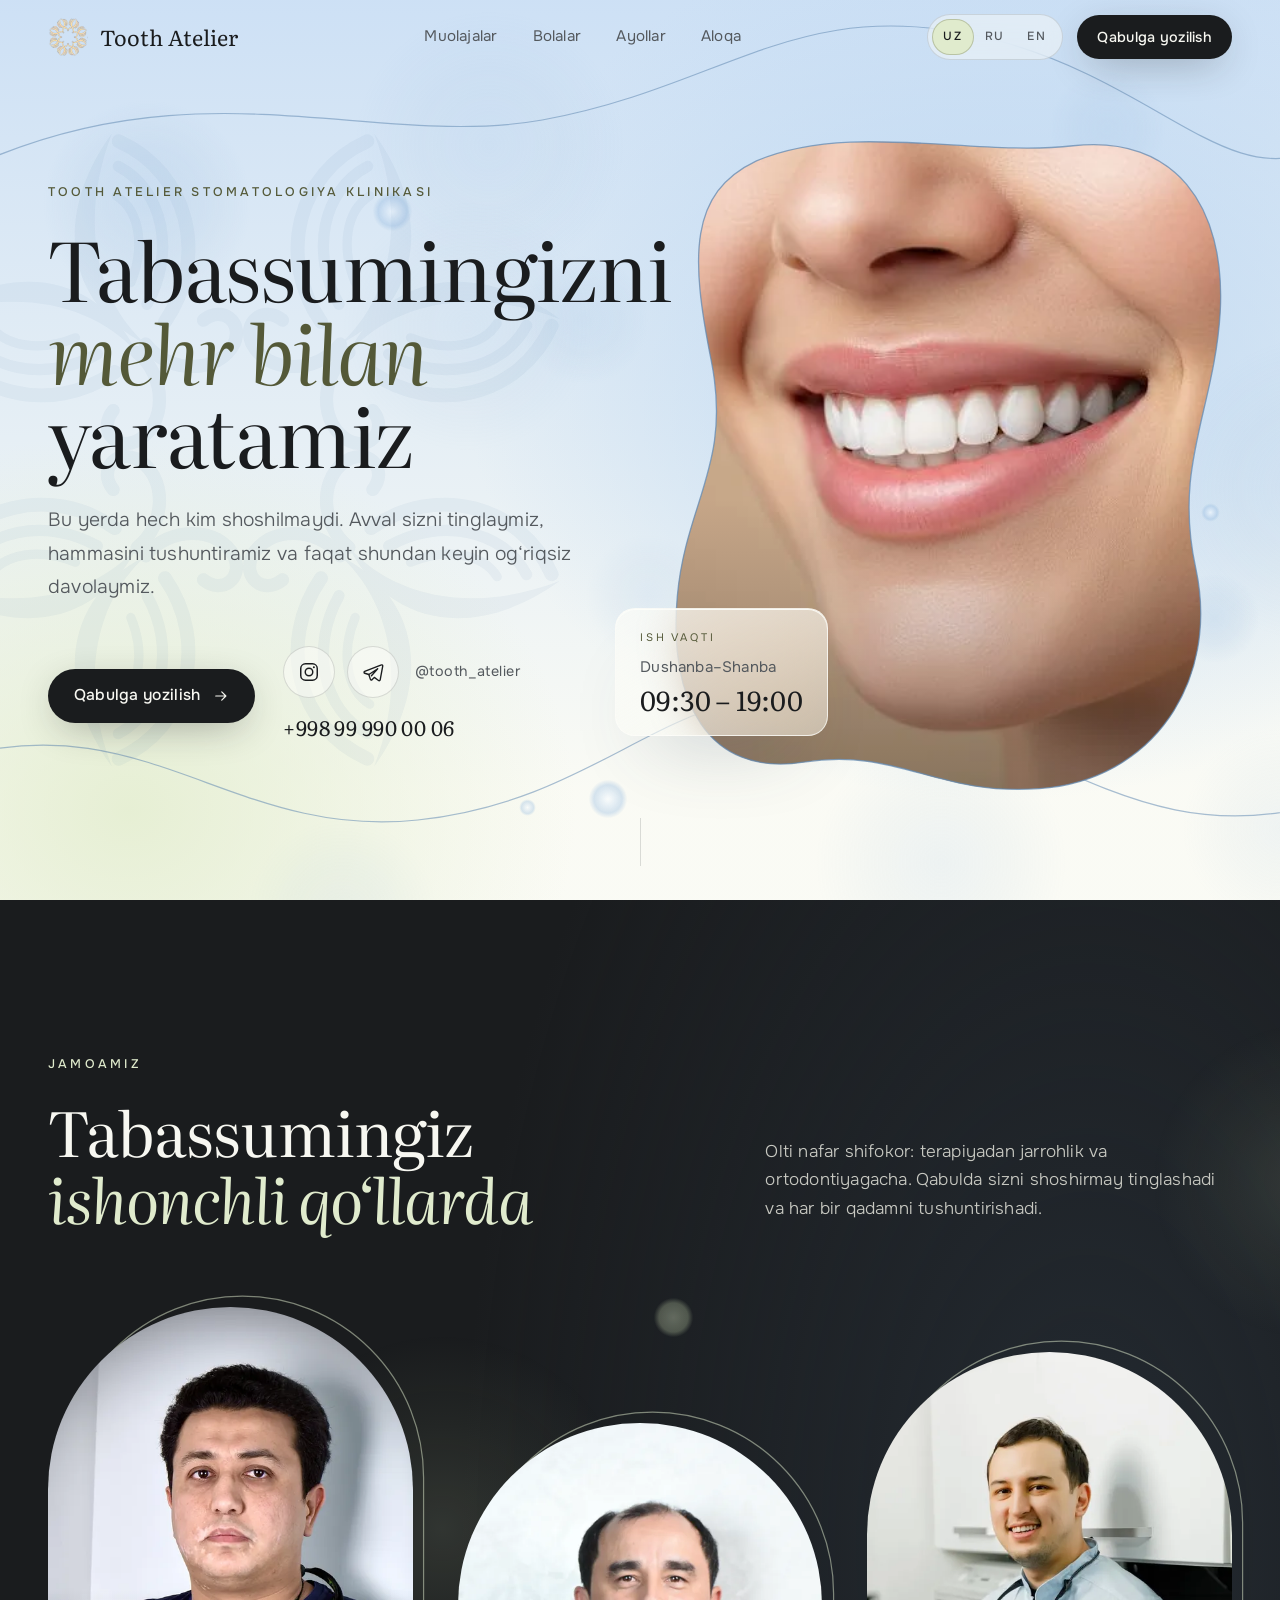
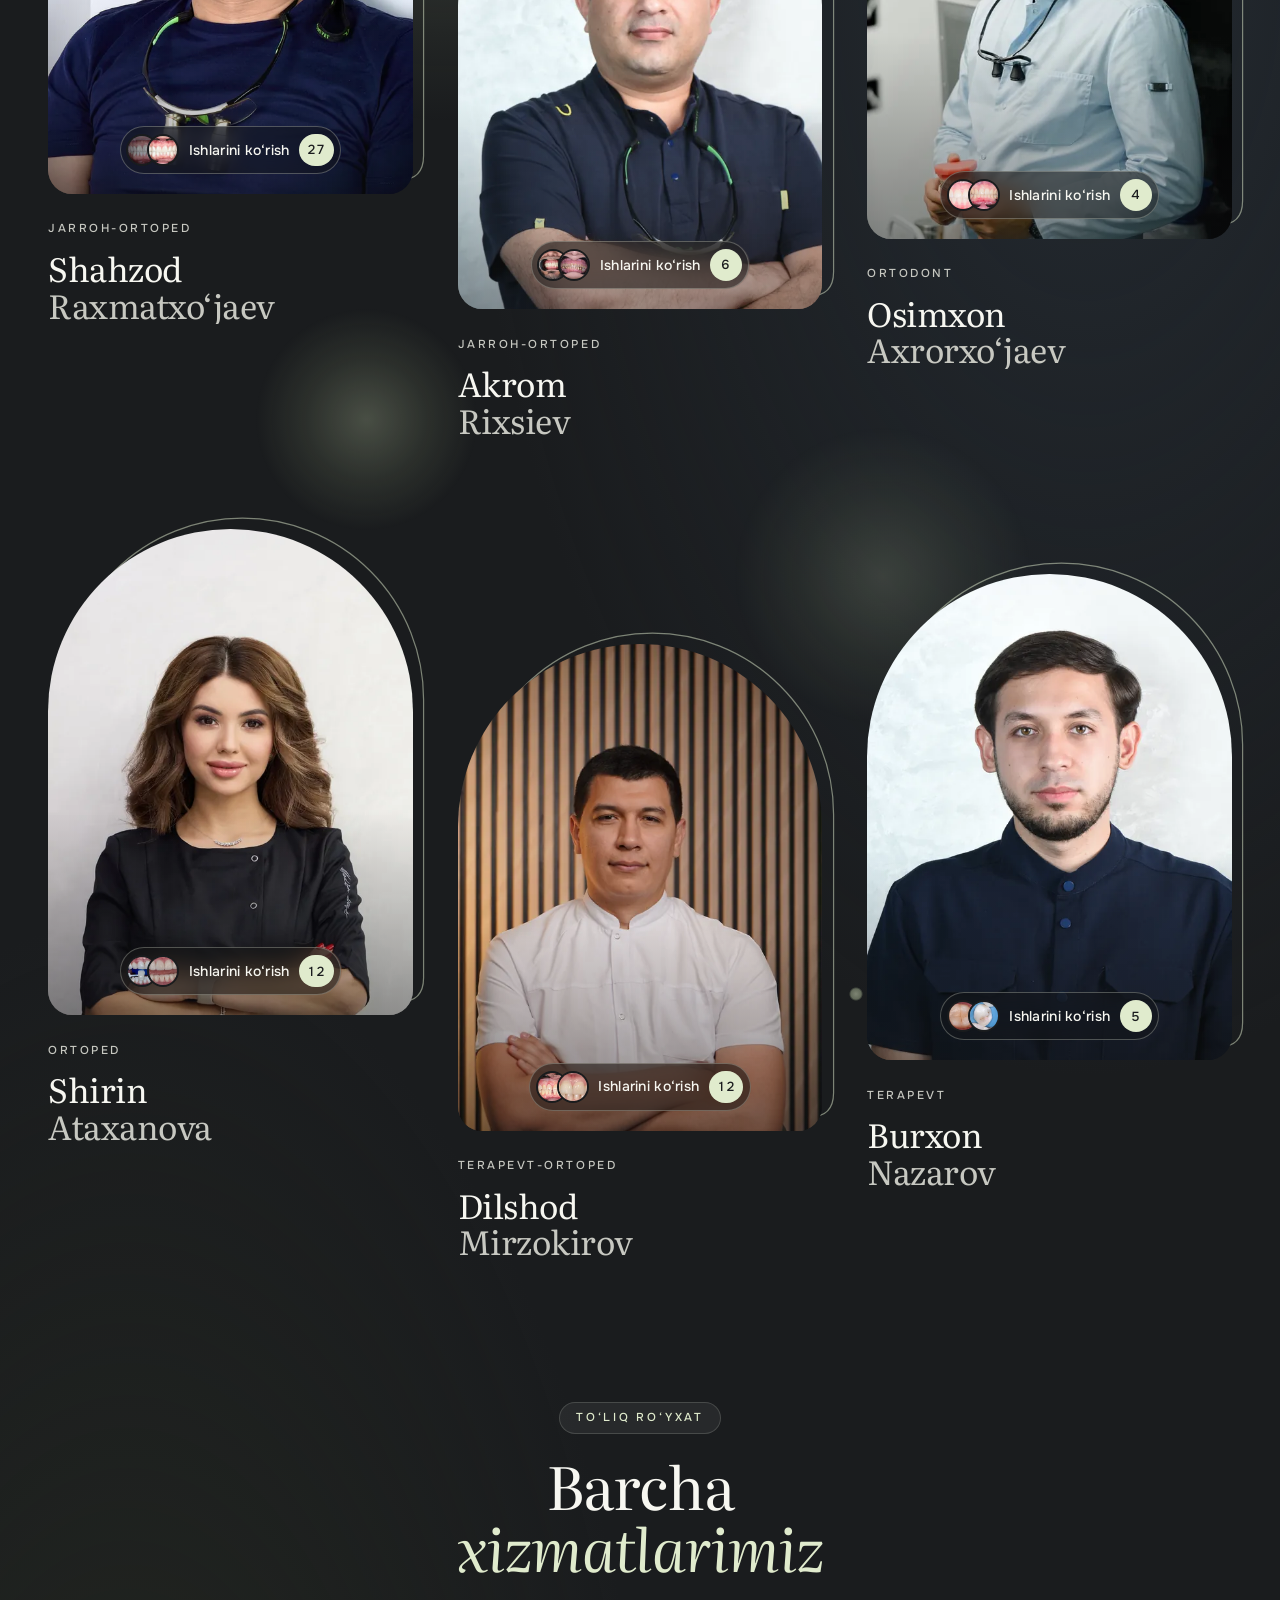
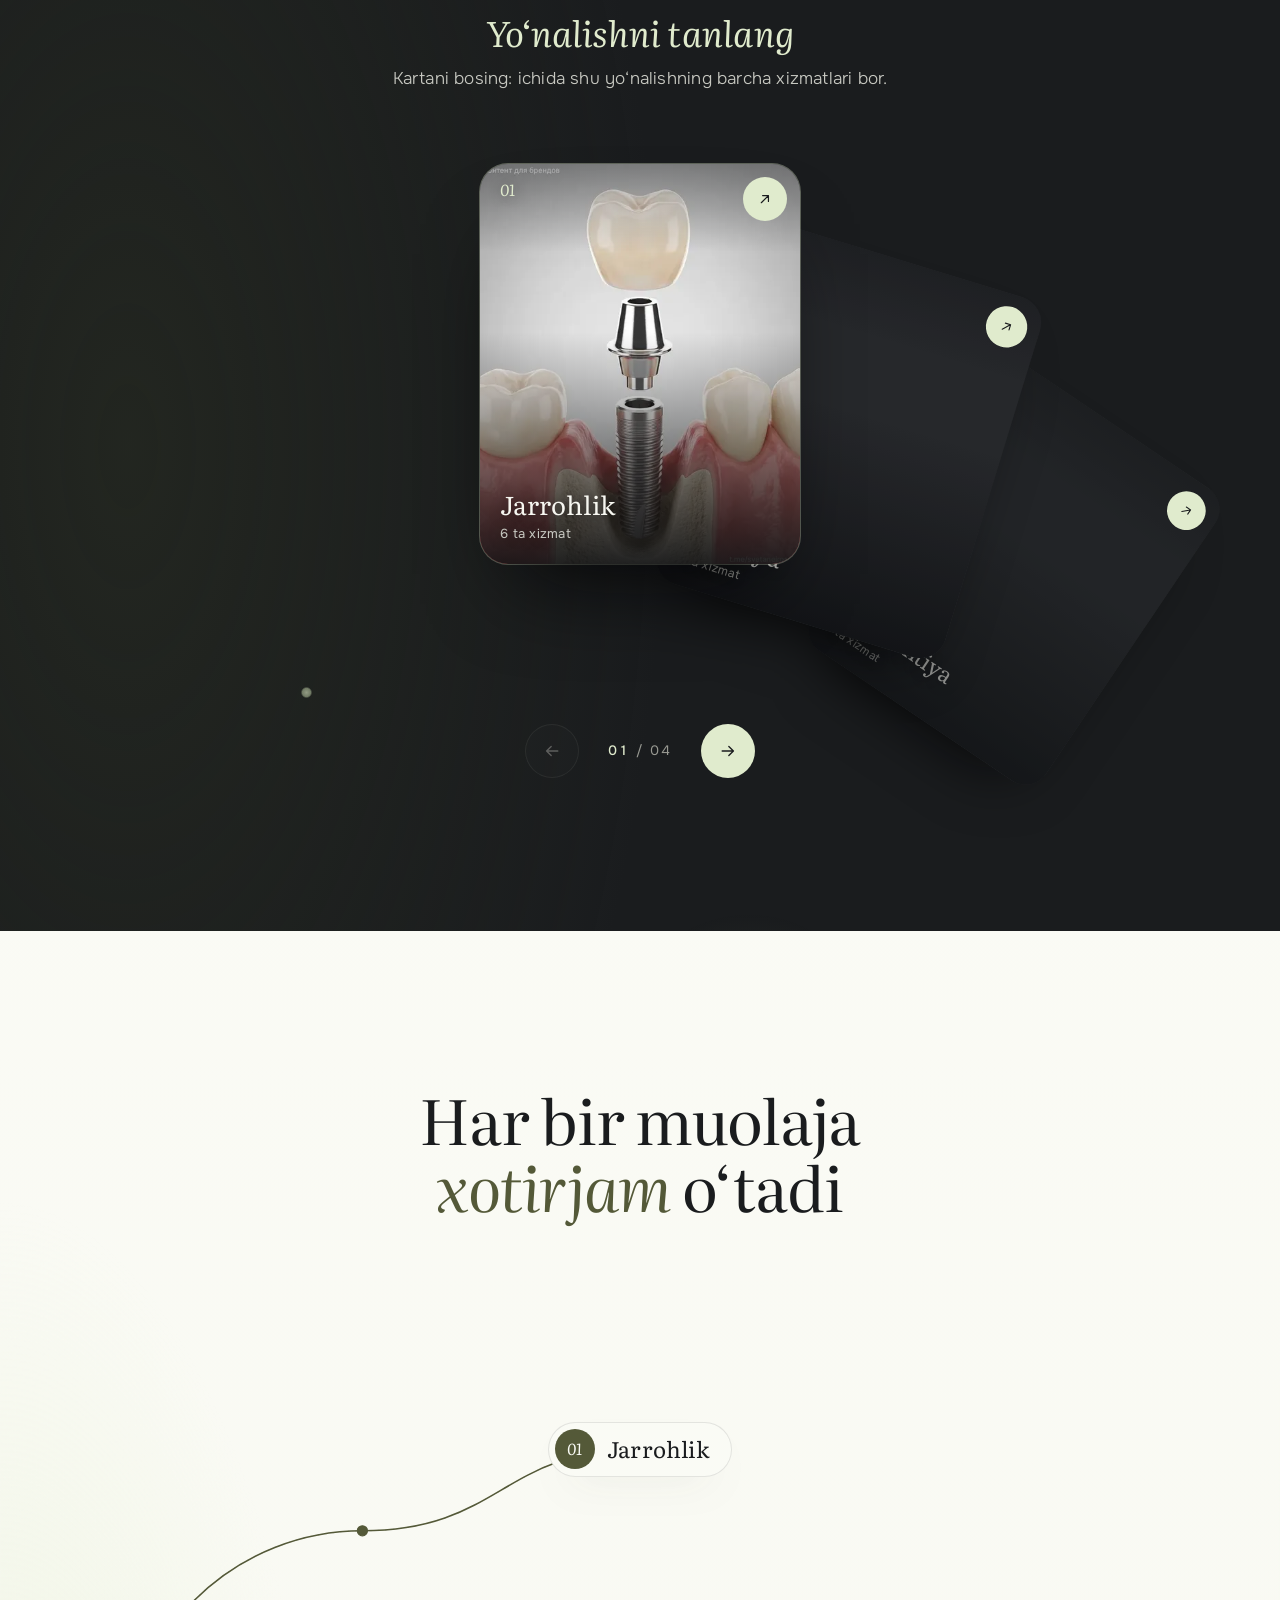
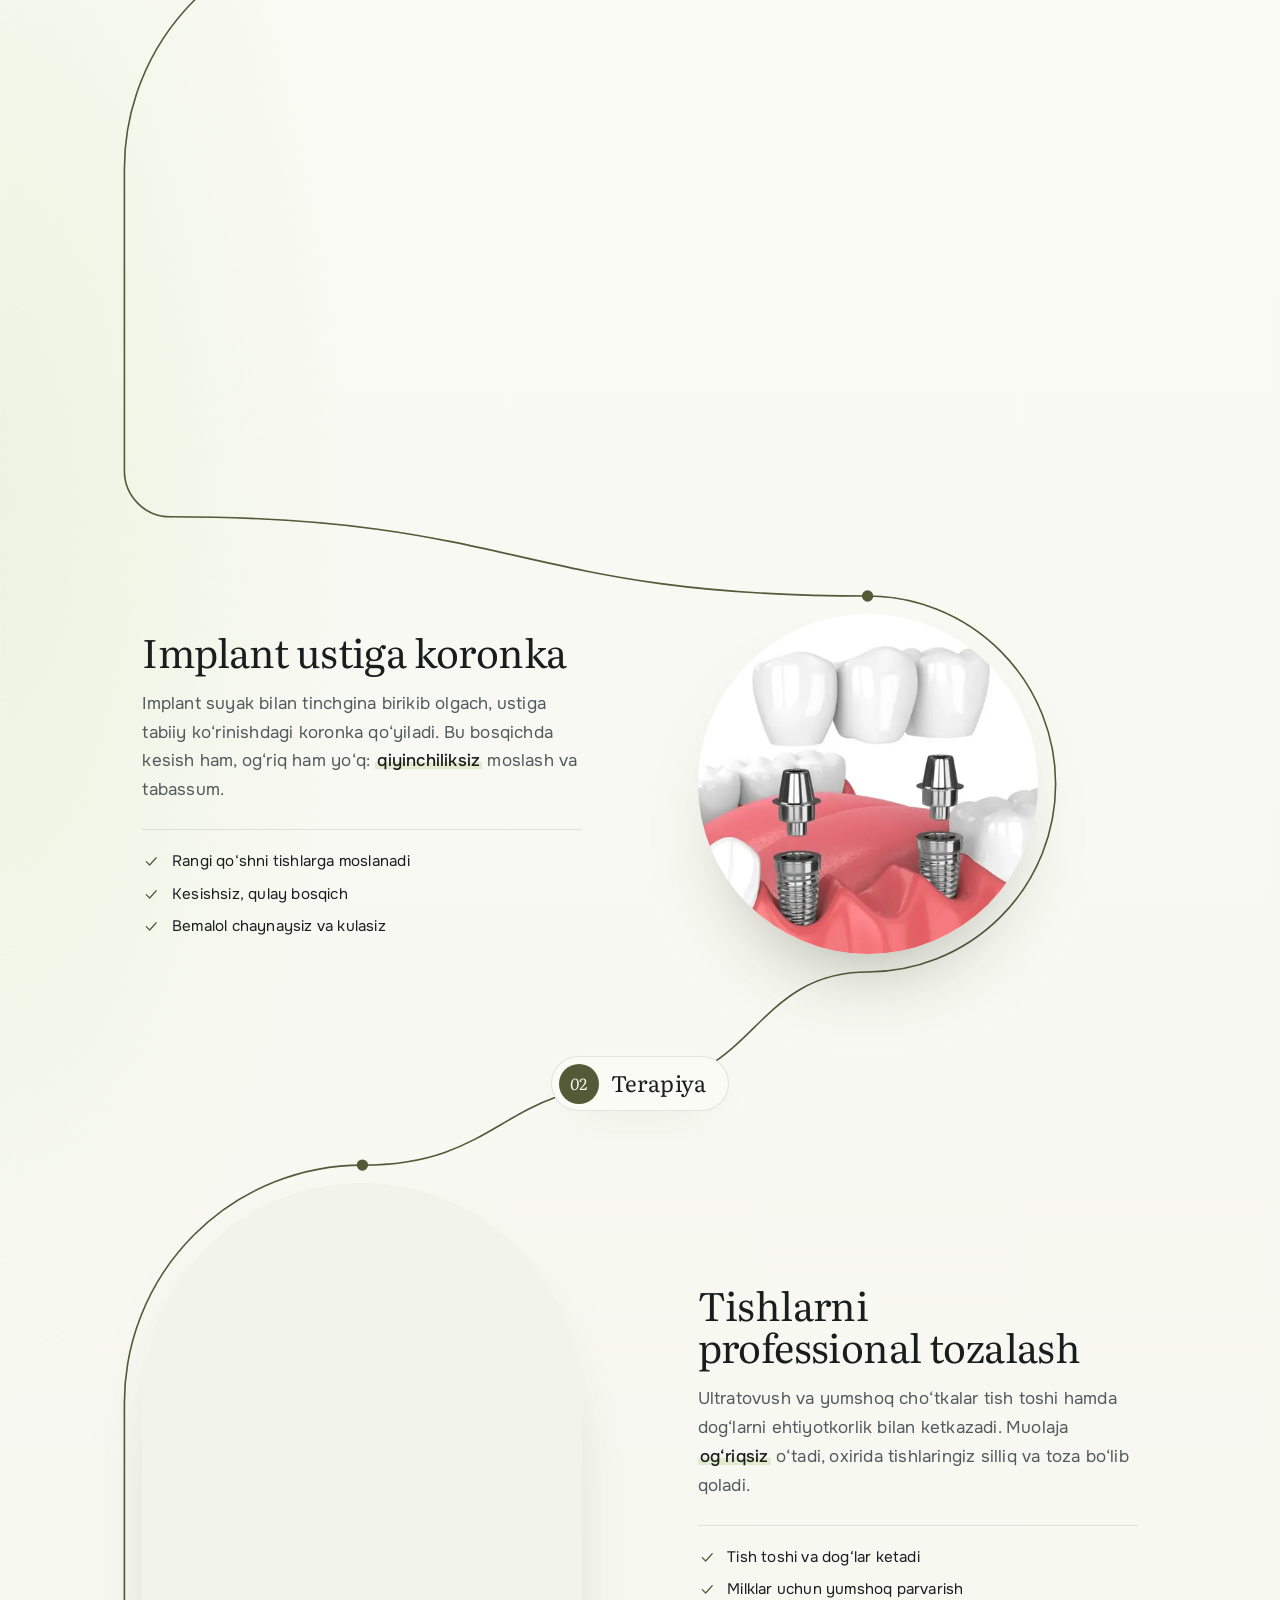
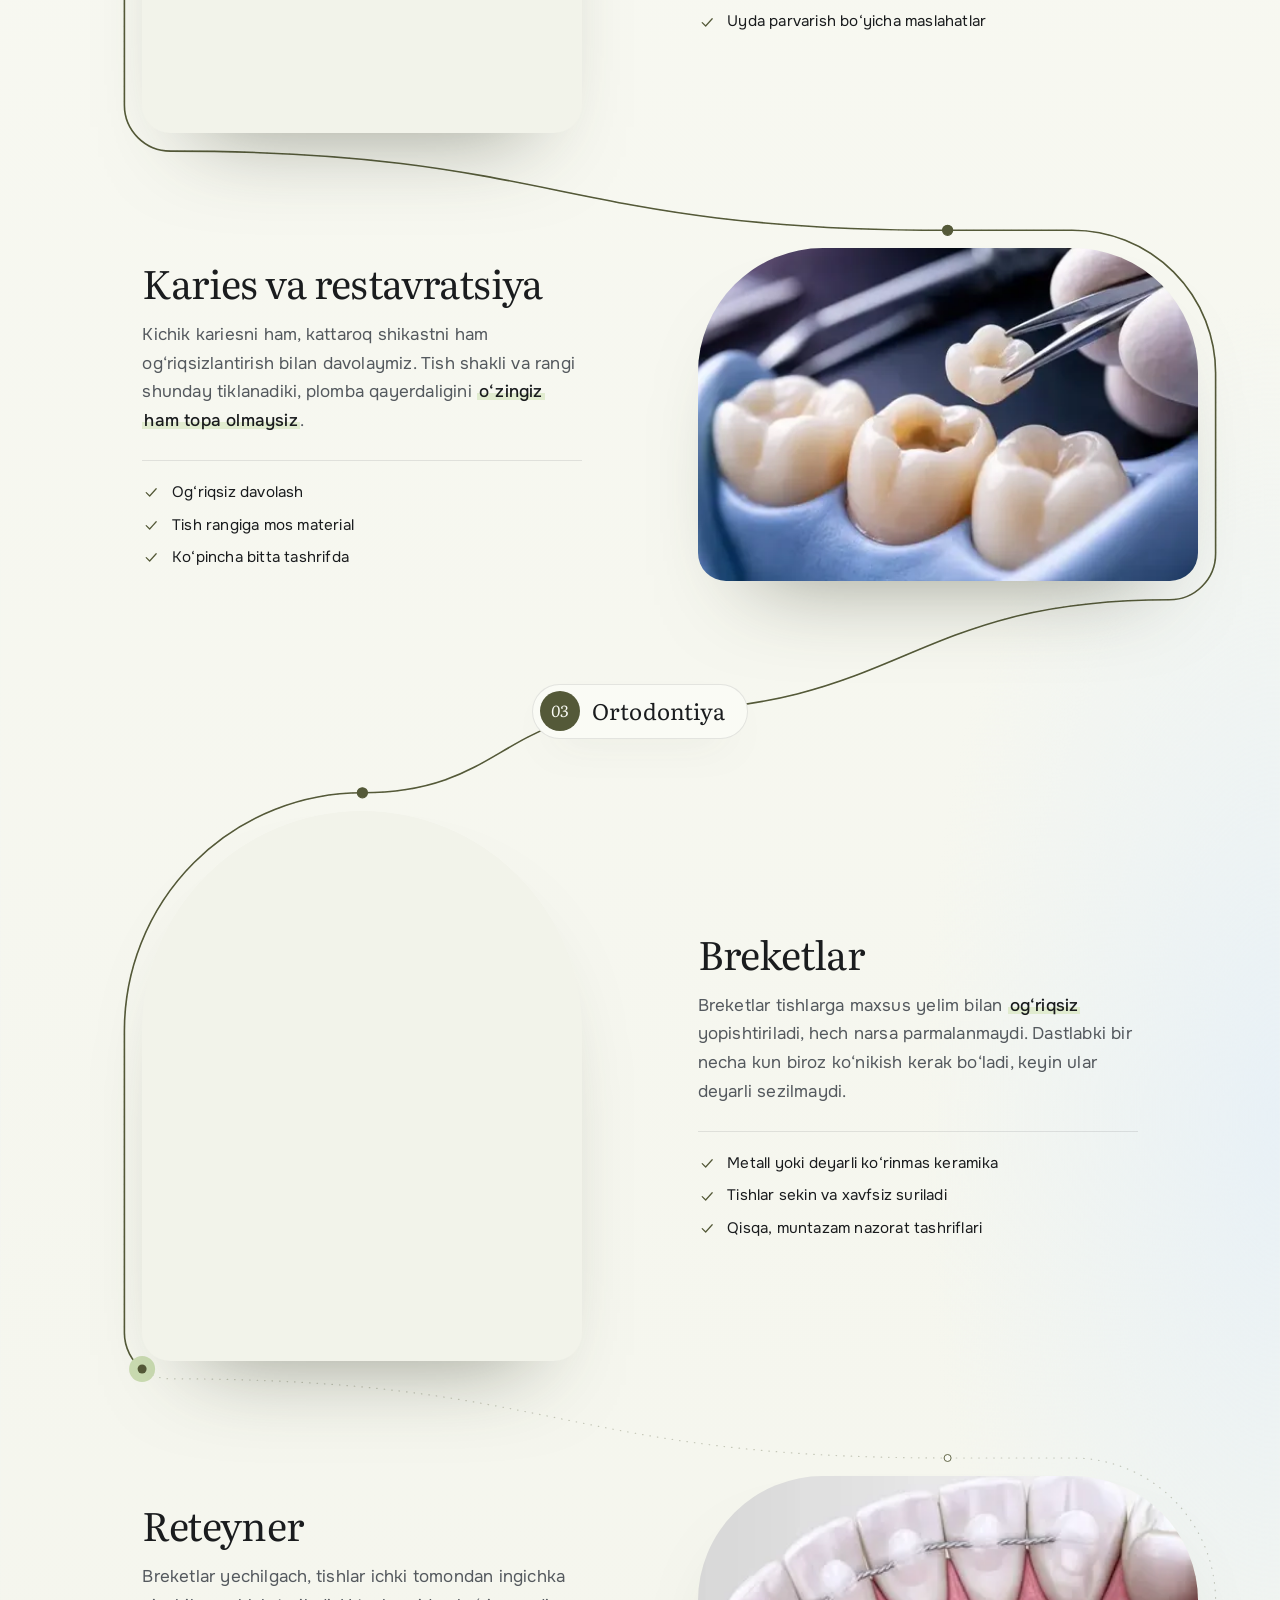
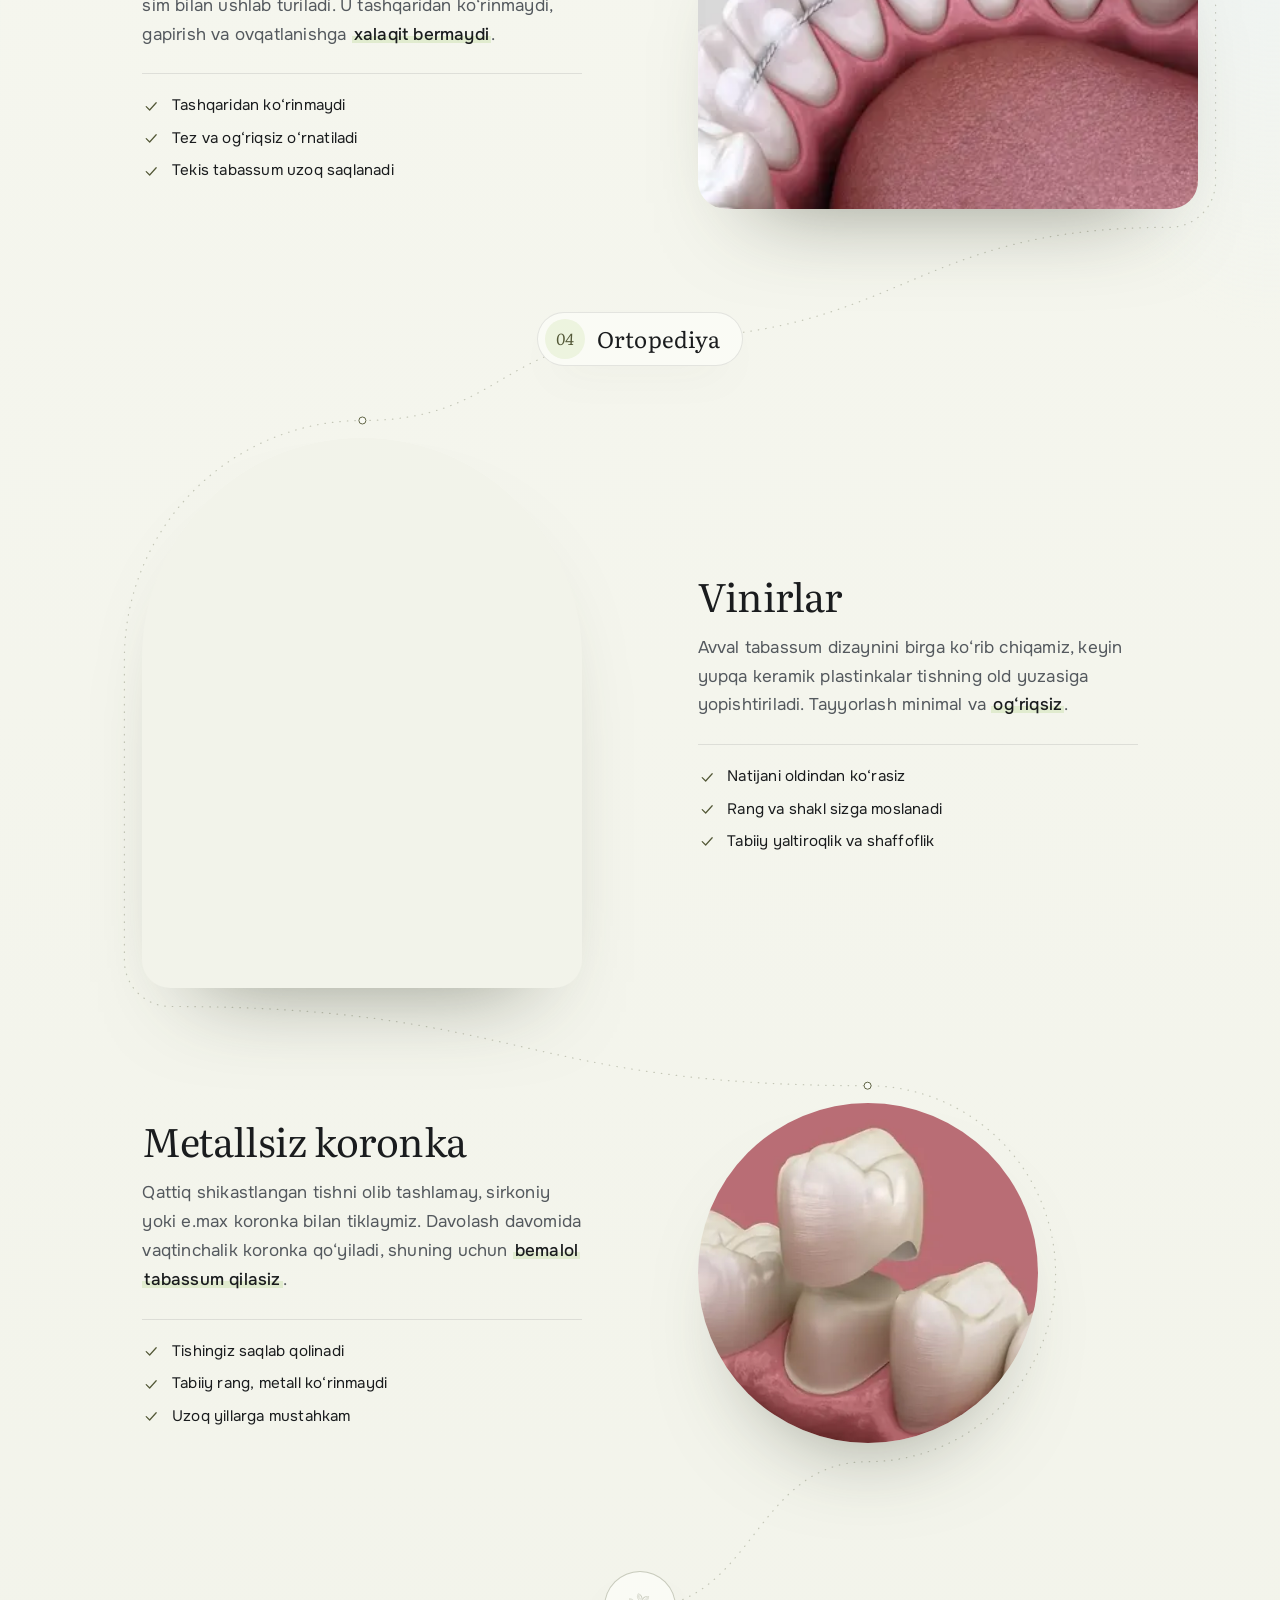
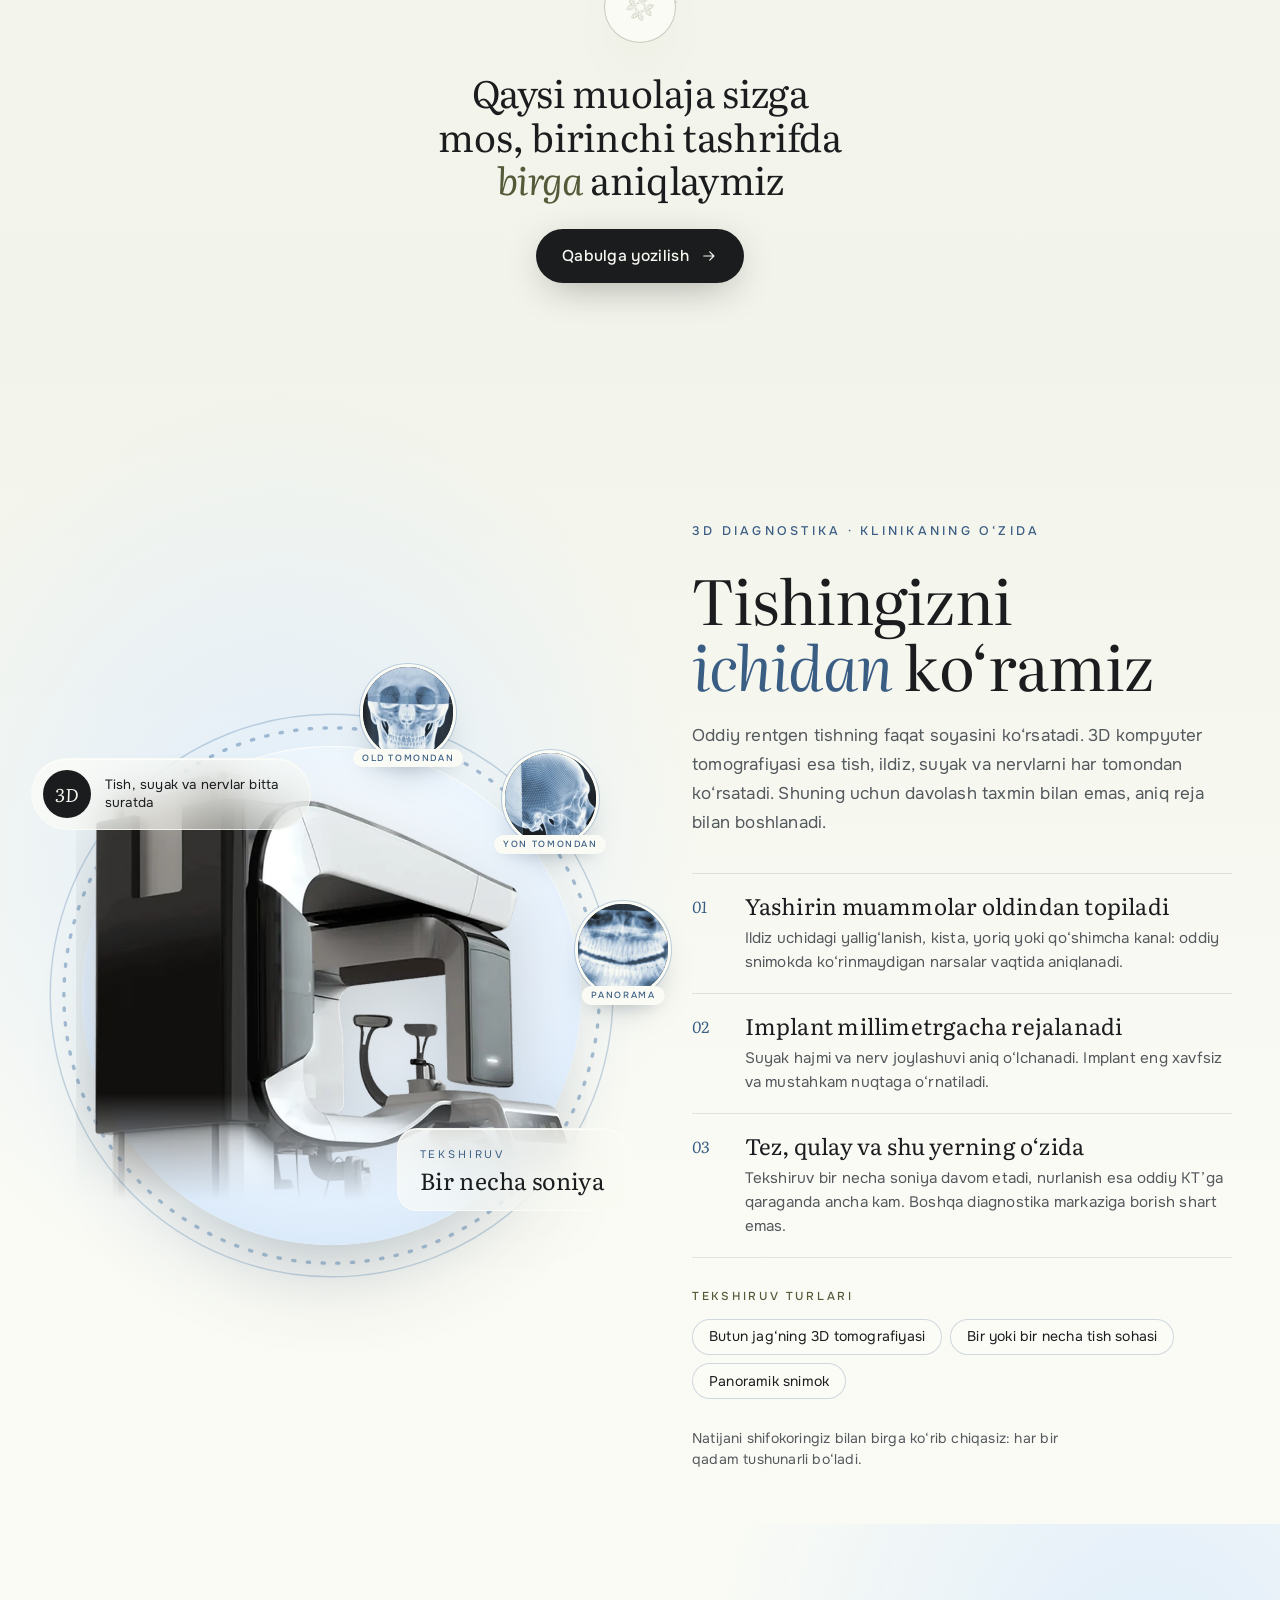
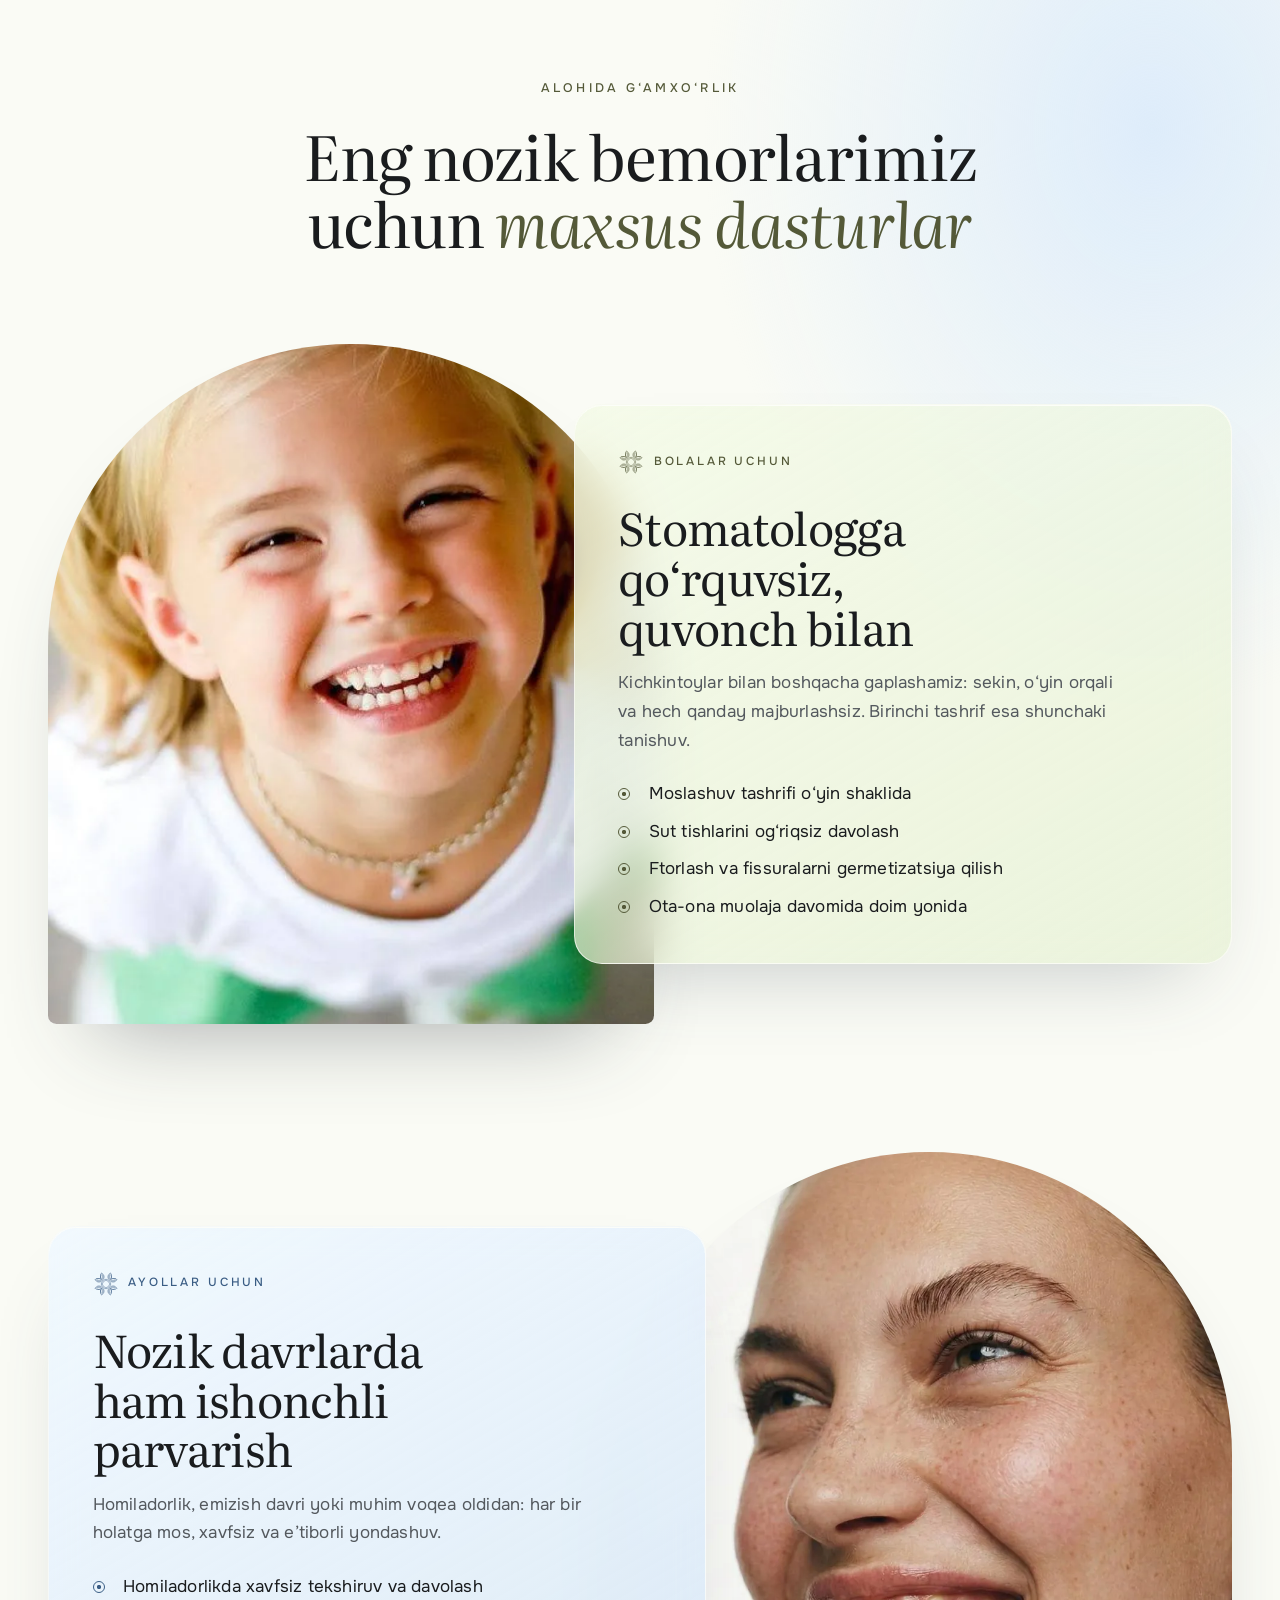
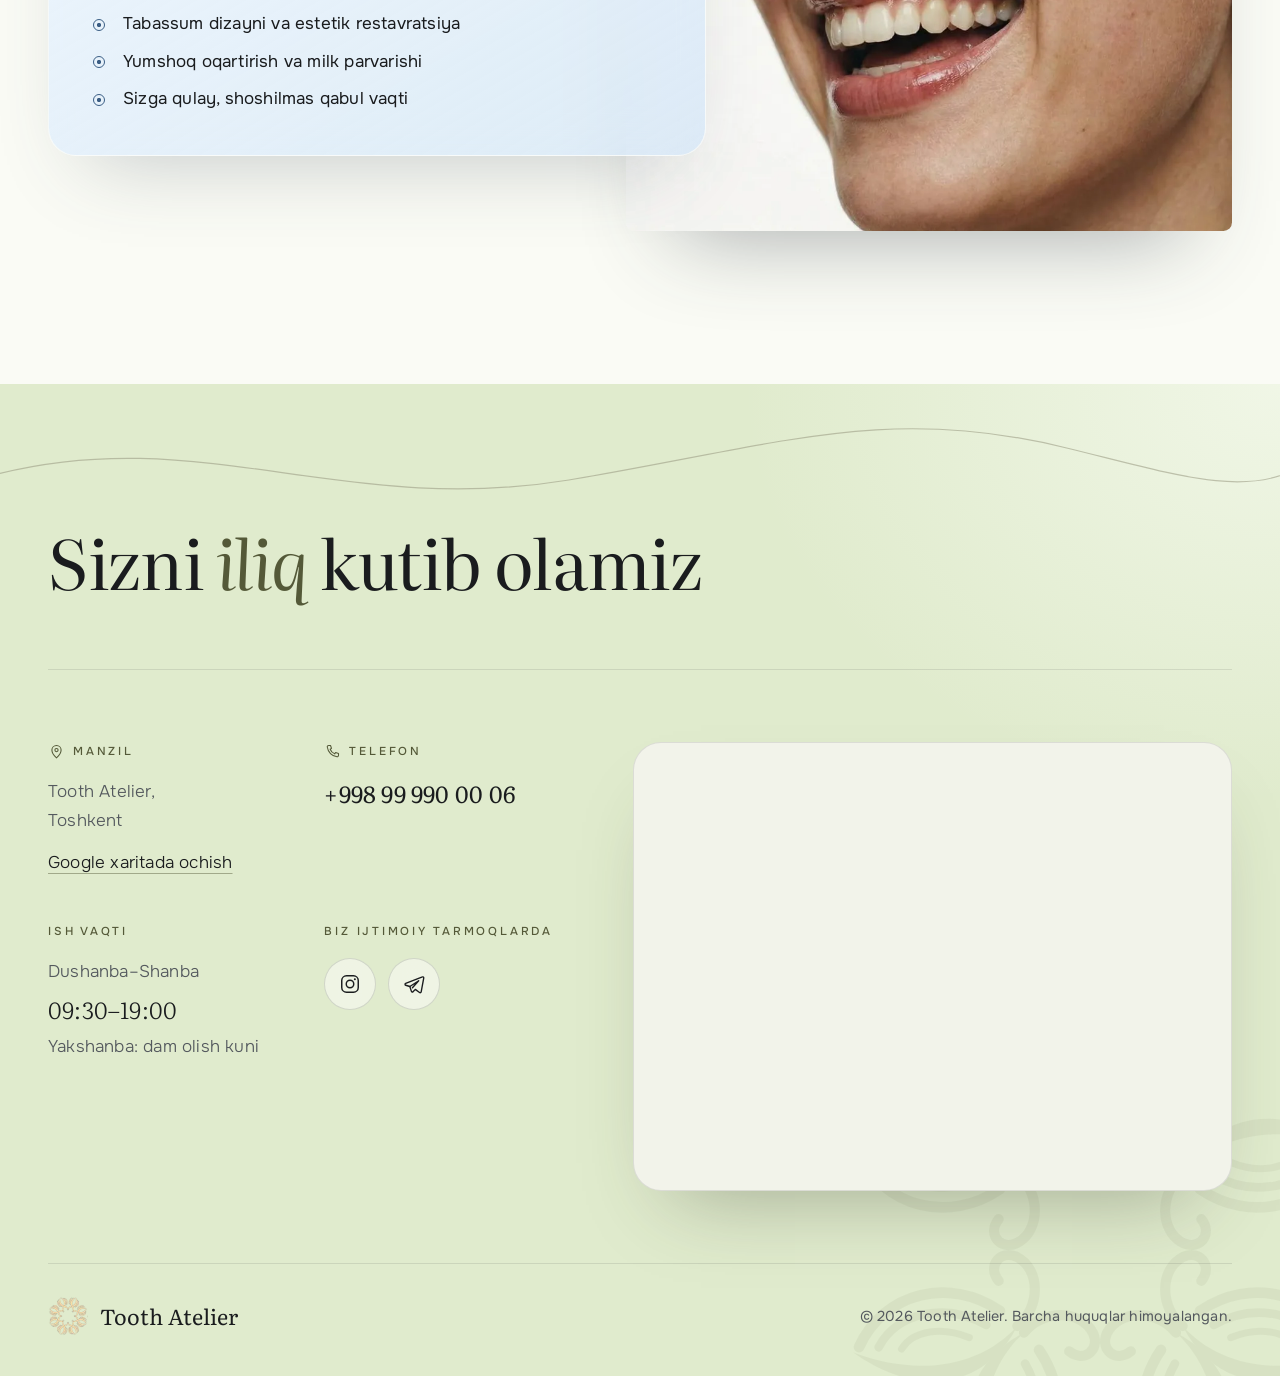
==== commit 86ecf089: "Fix and trim Dr. Shahzod's works gallery Replace the sideways "during" photo in the full-rehabilitat" ====
--- a/index.html
+++ b/index.html
@@ -1455,15 +1455,6 @@
             <figcaption class="case__caption"><span class="case__title" data-i18n="works.h10">Eski koronkalarni almashtirish</span></figcaption>
           </figure>
         </li>
-        <li class="case" style="--ar: 7 / 8">
-          <figure class="case__fig">
-            <div class="case__media case__media--pair">
-              <span class="case__half"><img src="img/works/shahzod-20-before-560.webp" srcset="img/works/shahzod-20-before-560.webp 560w, img/works/shahzod-20-before-lg.webp 1000w" sizes="(max-width: 640px) 90vw, 60vh" width="1000" height="571" loading="lazy" decoding="async" alt=""><span class="case__tag" data-i18n="works.before">Oldin</span></span>
-              <span class="case__half"><img src="img/works/shahzod-20-smile-560.webp" srcset="img/works/shahzod-20-smile-560.webp 560w, img/works/shahzod-20-smile-lg.webp 1000w" sizes="(max-width: 640px) 90vw, 60vh" width="1000" height="571" loading="lazy" decoding="async" alt=""><span class="case__tag case__tag--after" data-i18n="works.smile">Tabassum</span></span>
-            </div>
-            <figcaption class="case__caption"><span class="case__title" data-i18n="works.h8">Tabassum estetikasini tiklash</span></figcaption>
-          </figure>
-        </li>
         <li class="case" style="--ar: 7 / 6">
           <figure class="case__fig">
             <div class="case__media case__media--trio">
@@ -1488,7 +1479,7 @@
           <figure class="case__fig">
             <div class="case__media case__media--pair">
               <span class="case__half"><img src="img/works/shahzod-23-before-560.webp" srcset="img/works/shahzod-23-before-560.webp 560w, img/works/shahzod-23-before-lg.webp 1000w" sizes="(max-width: 640px) 90vw, 60vh" width="1000" height="571" loading="lazy" decoding="async" alt=""><span class="case__tag" data-i18n="works.before">Oldin</span></span>
-              <span class="case__half"><img src="img/works/shahzod-23-during-560.webp" srcset="img/works/shahzod-23-during-560.webp 560w, img/works/shahzod-23-during-lg.webp 1000w" sizes="(max-width: 640px) 90vw, 60vh" width="1000" height="571" loading="lazy" decoding="async" alt=""><span class="case__tag" data-i18n="works.during">Jarayon</span></span>
+              <span class="case__half"><img src="img/works/shahzod-23-crowns-560.webp" srcset="img/works/shahzod-23-crowns-560.webp 560w, img/works/shahzod-23-crowns-lg.webp 1000w" sizes="(max-width: 640px) 90vw, 60vh" width="1000" height="571" loading="lazy" decoding="async" alt=""><span class="case__tag case__tag--after" data-i18n="works.after">Keyin</span></span>
             </div>
             <figcaption class="case__caption"><span class="case__title" data-i18n="works.h5">Ikkala jag‘ni total reabilitatsiya qilish</span></figcaption>
           </figure>
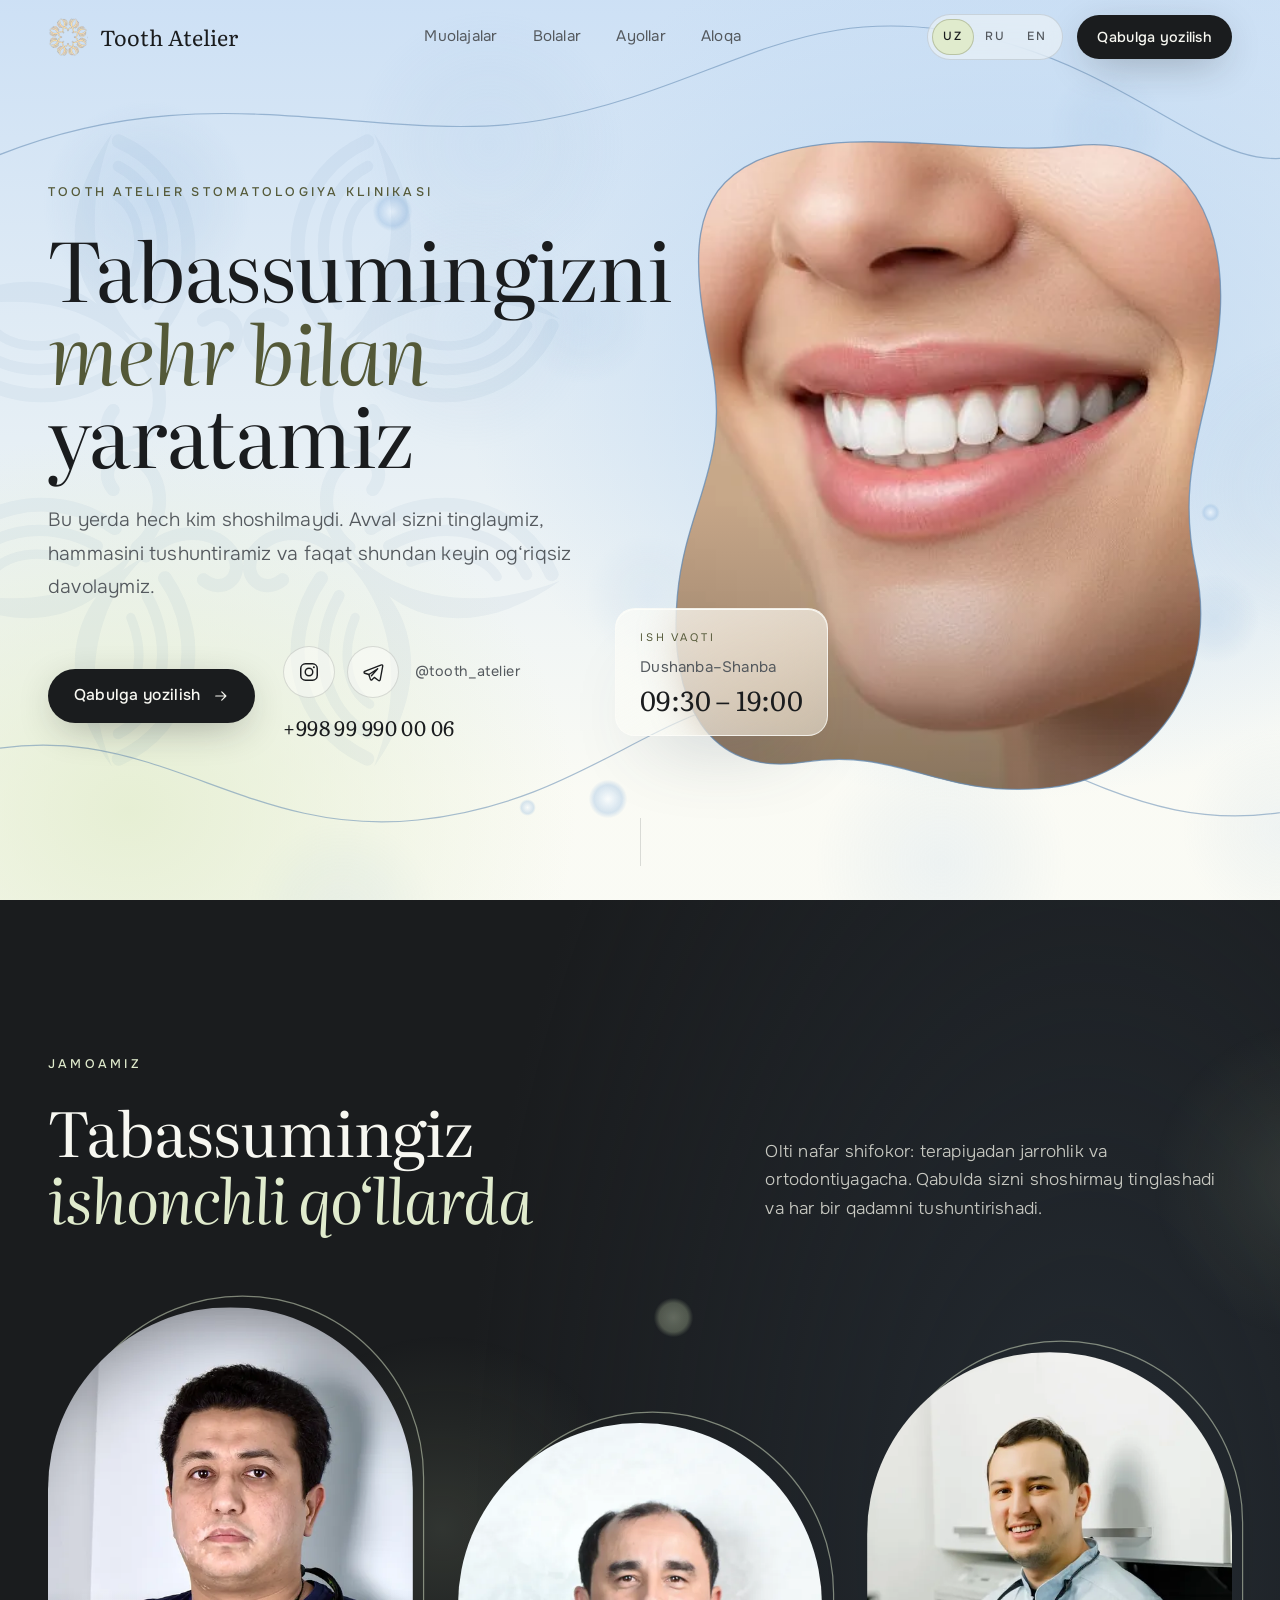
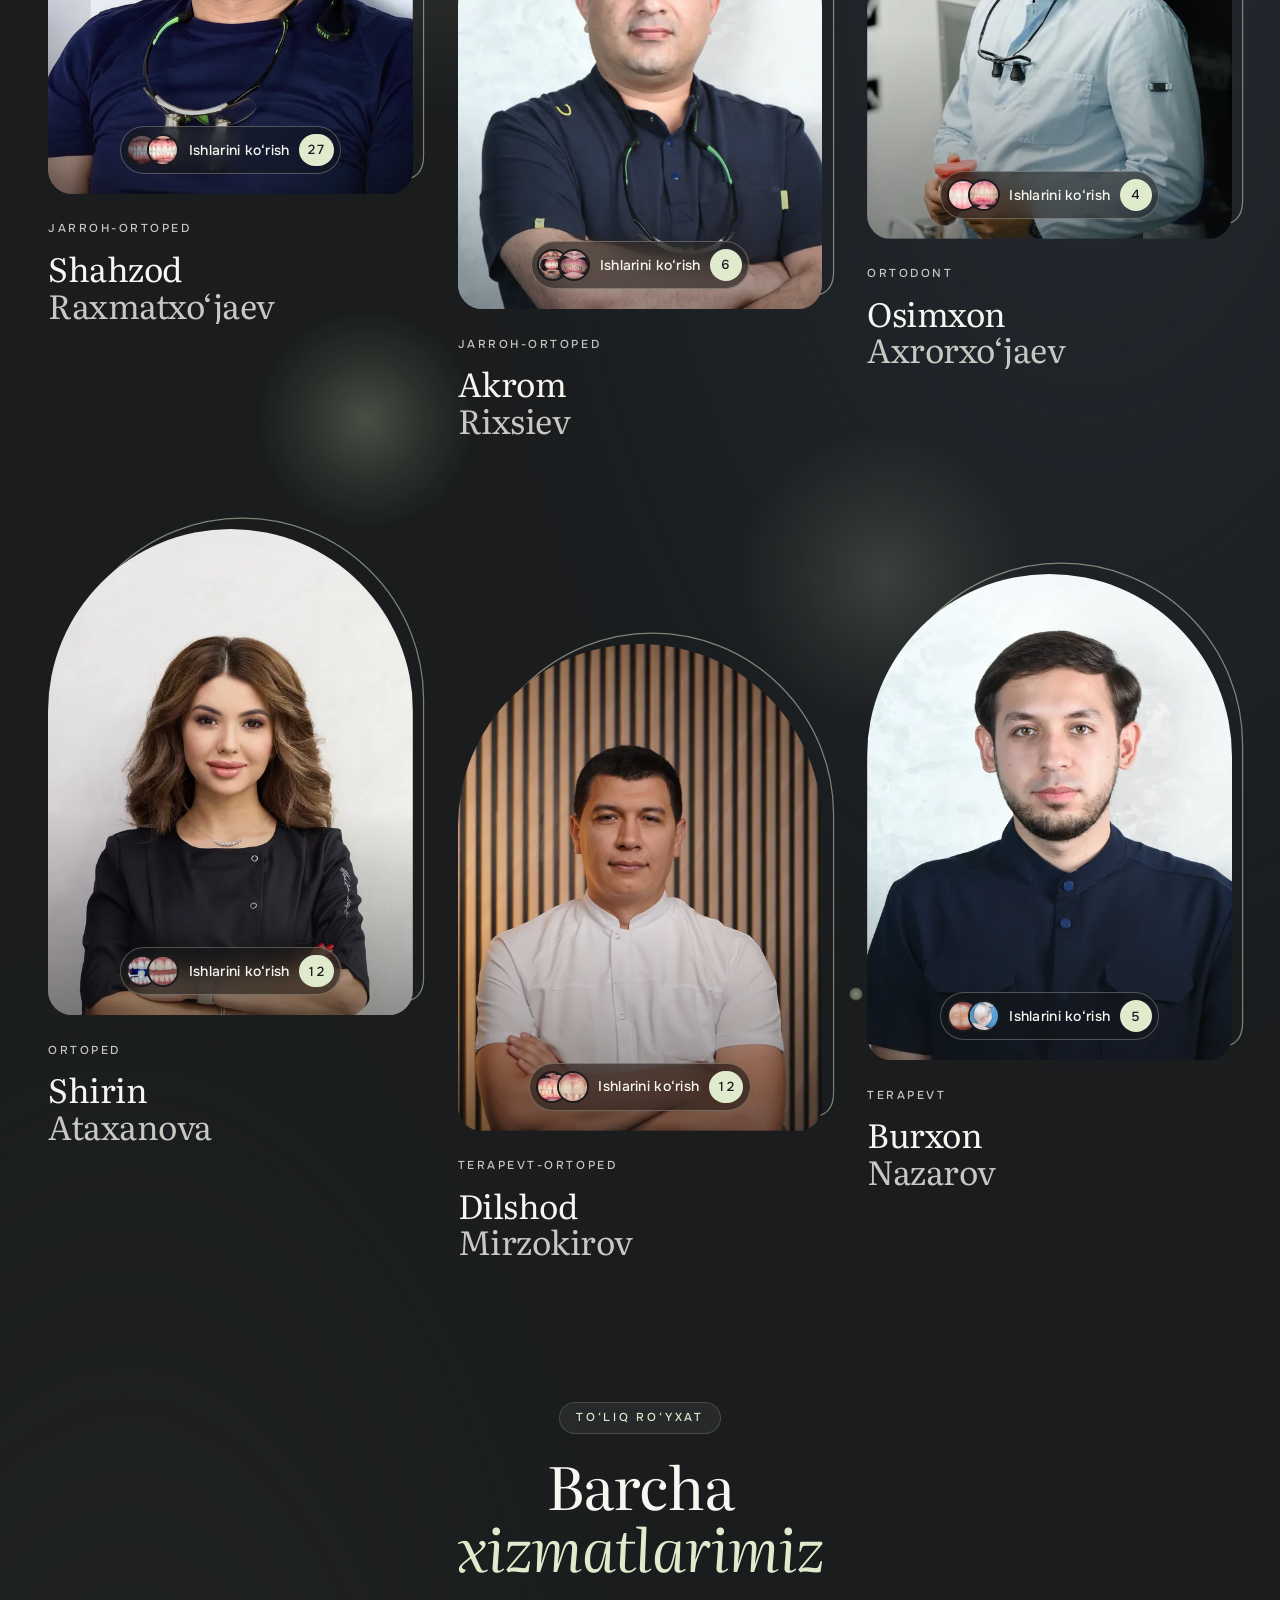
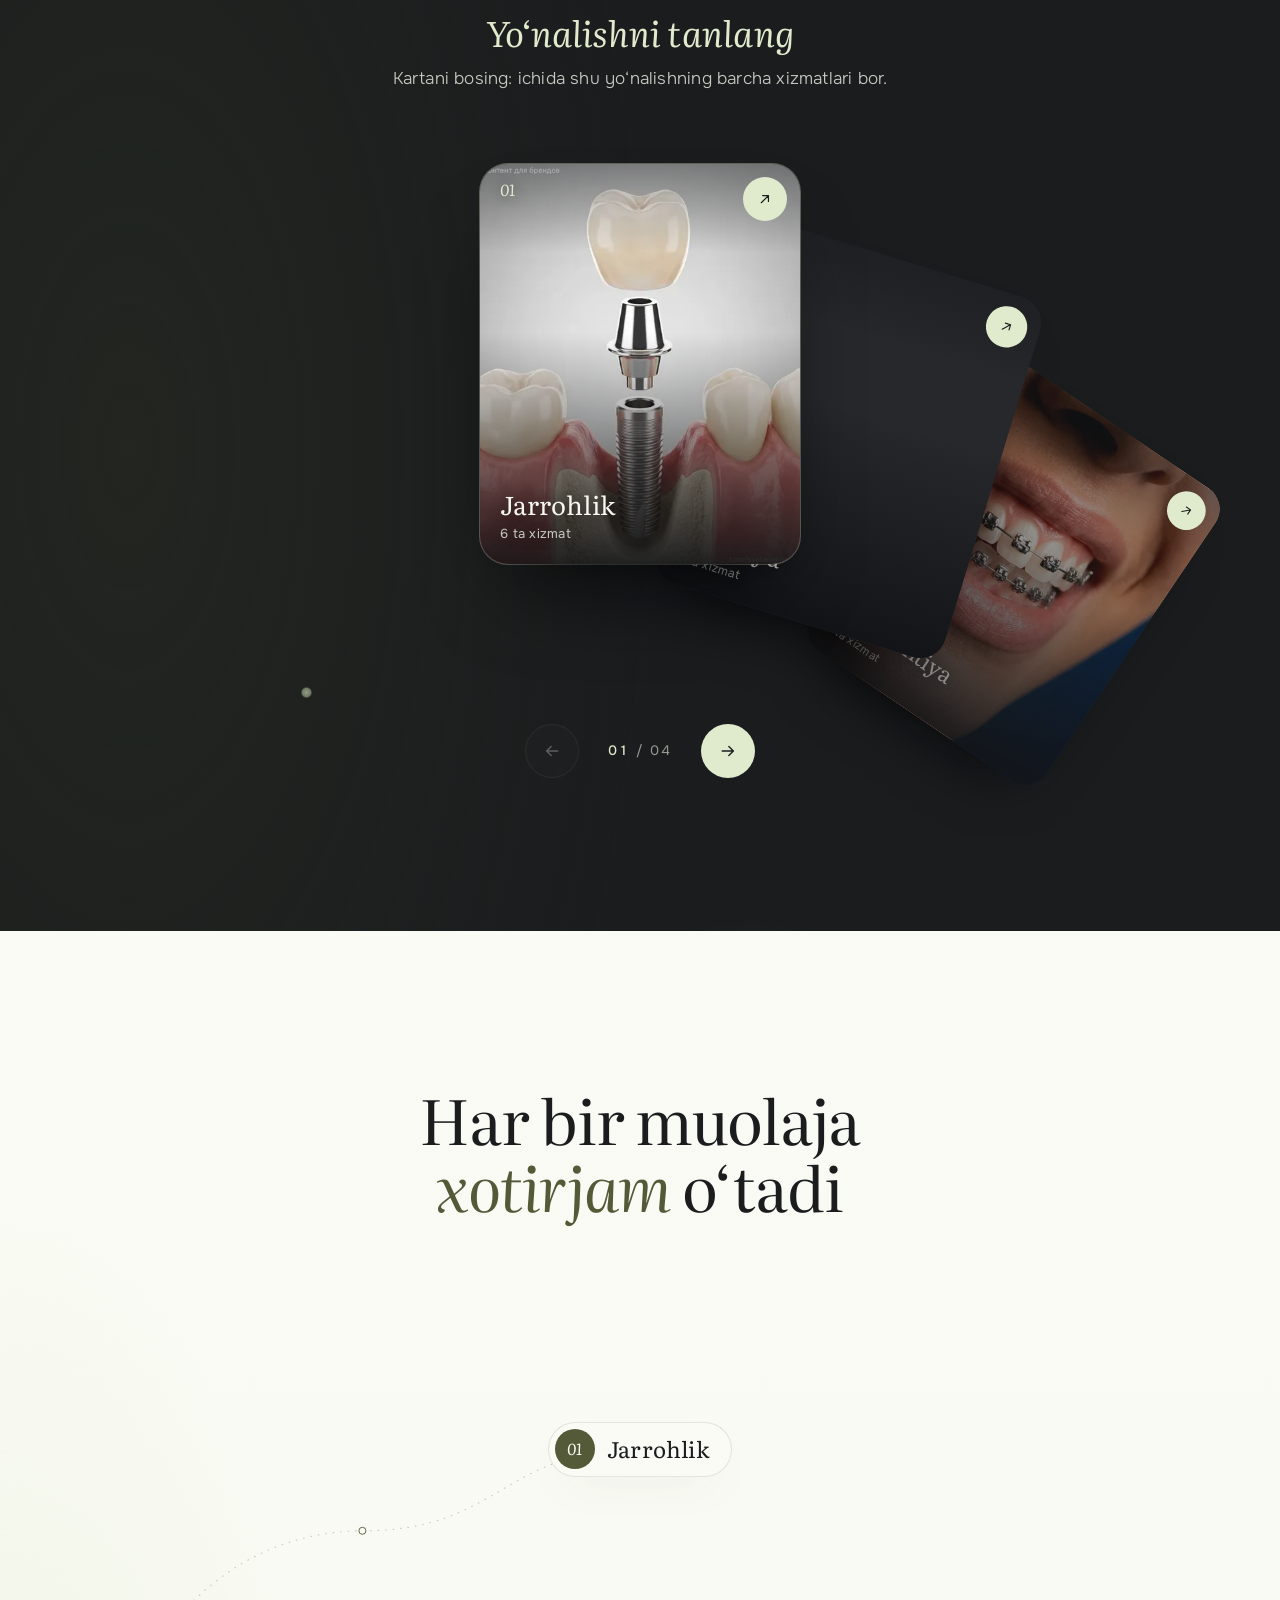
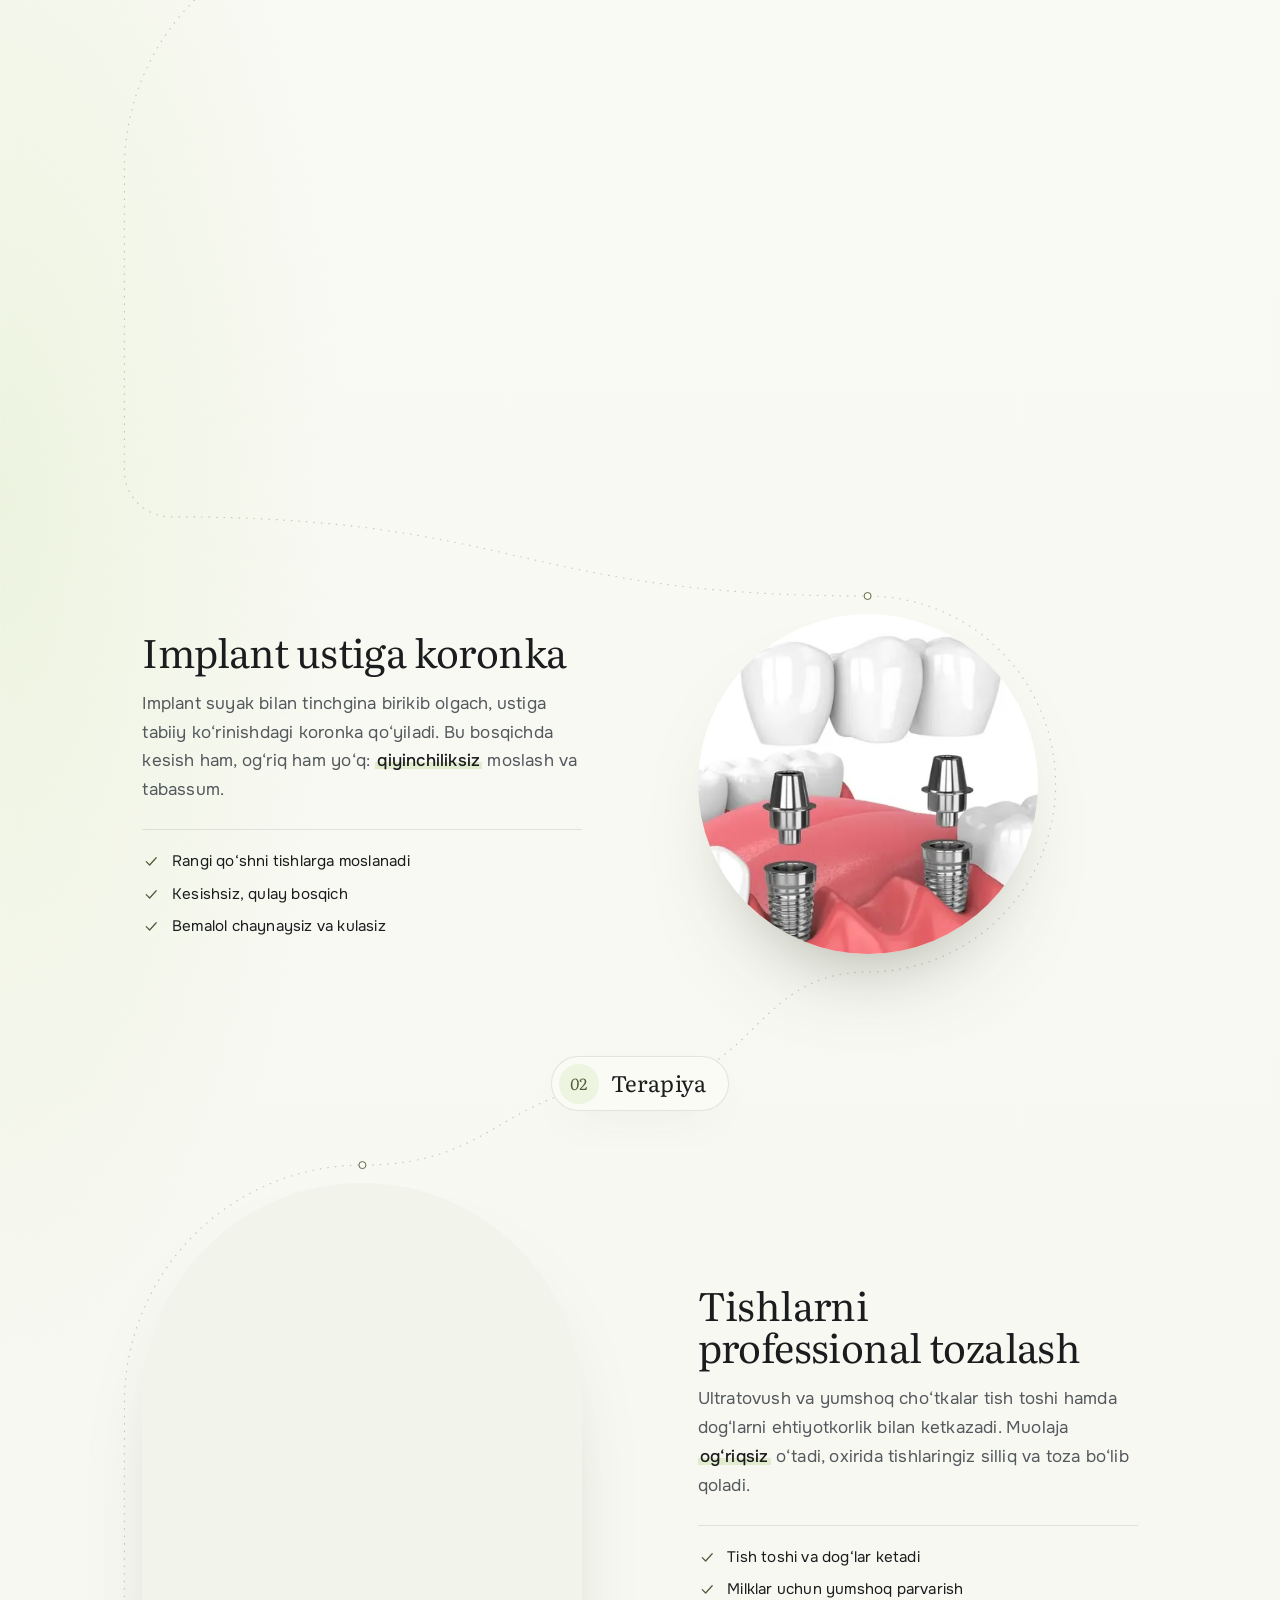
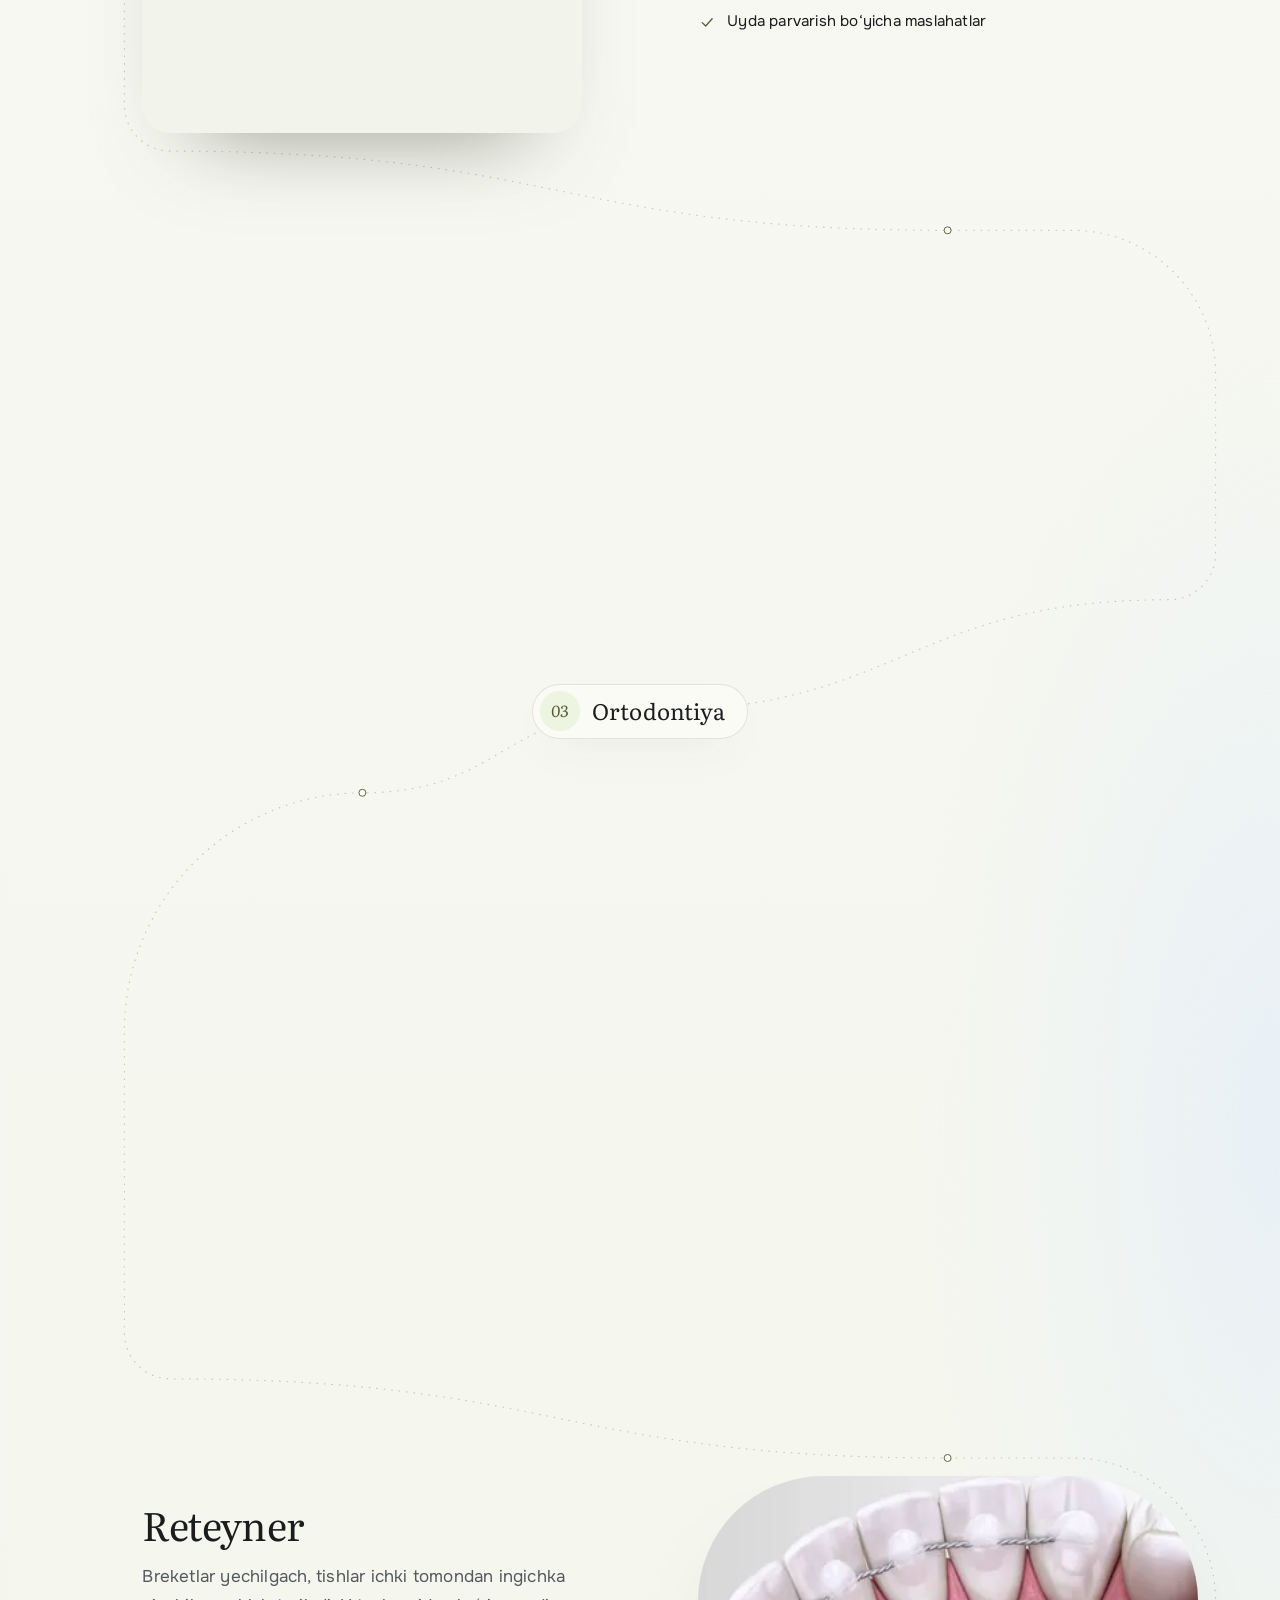
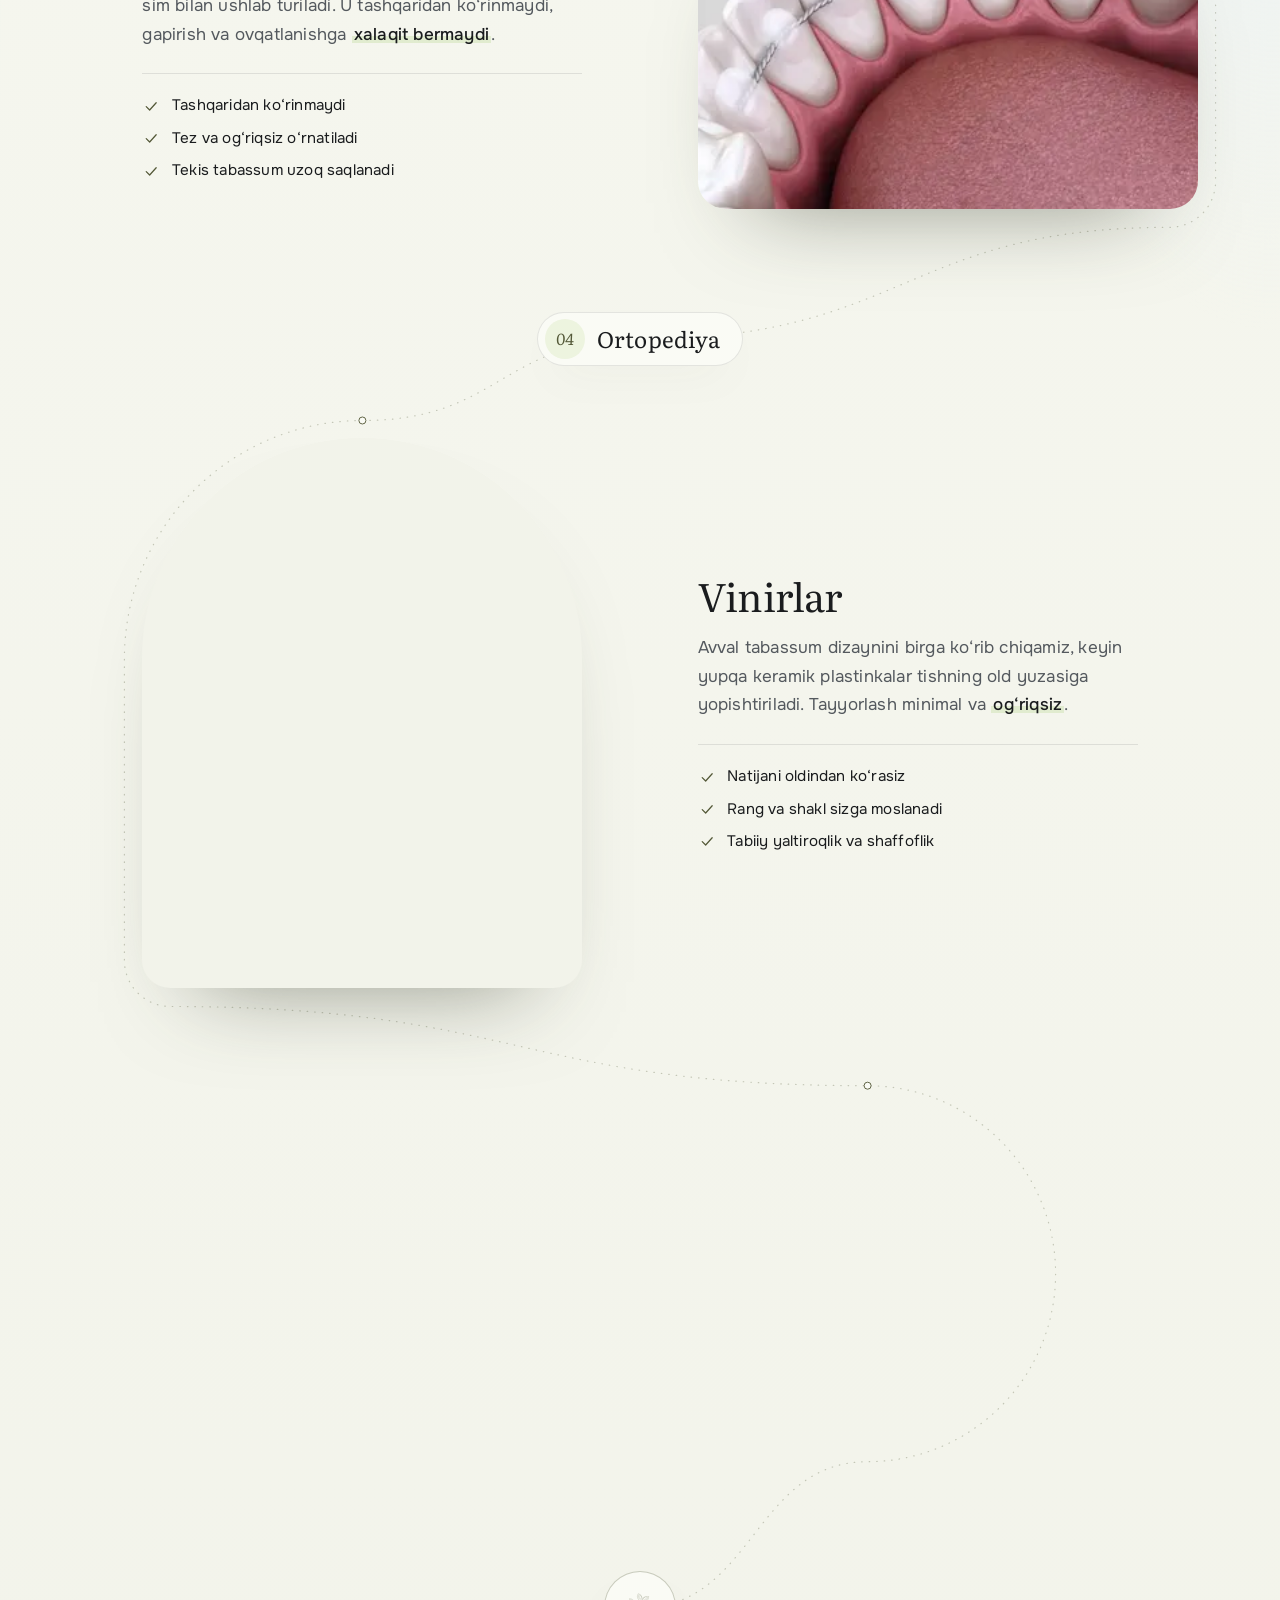
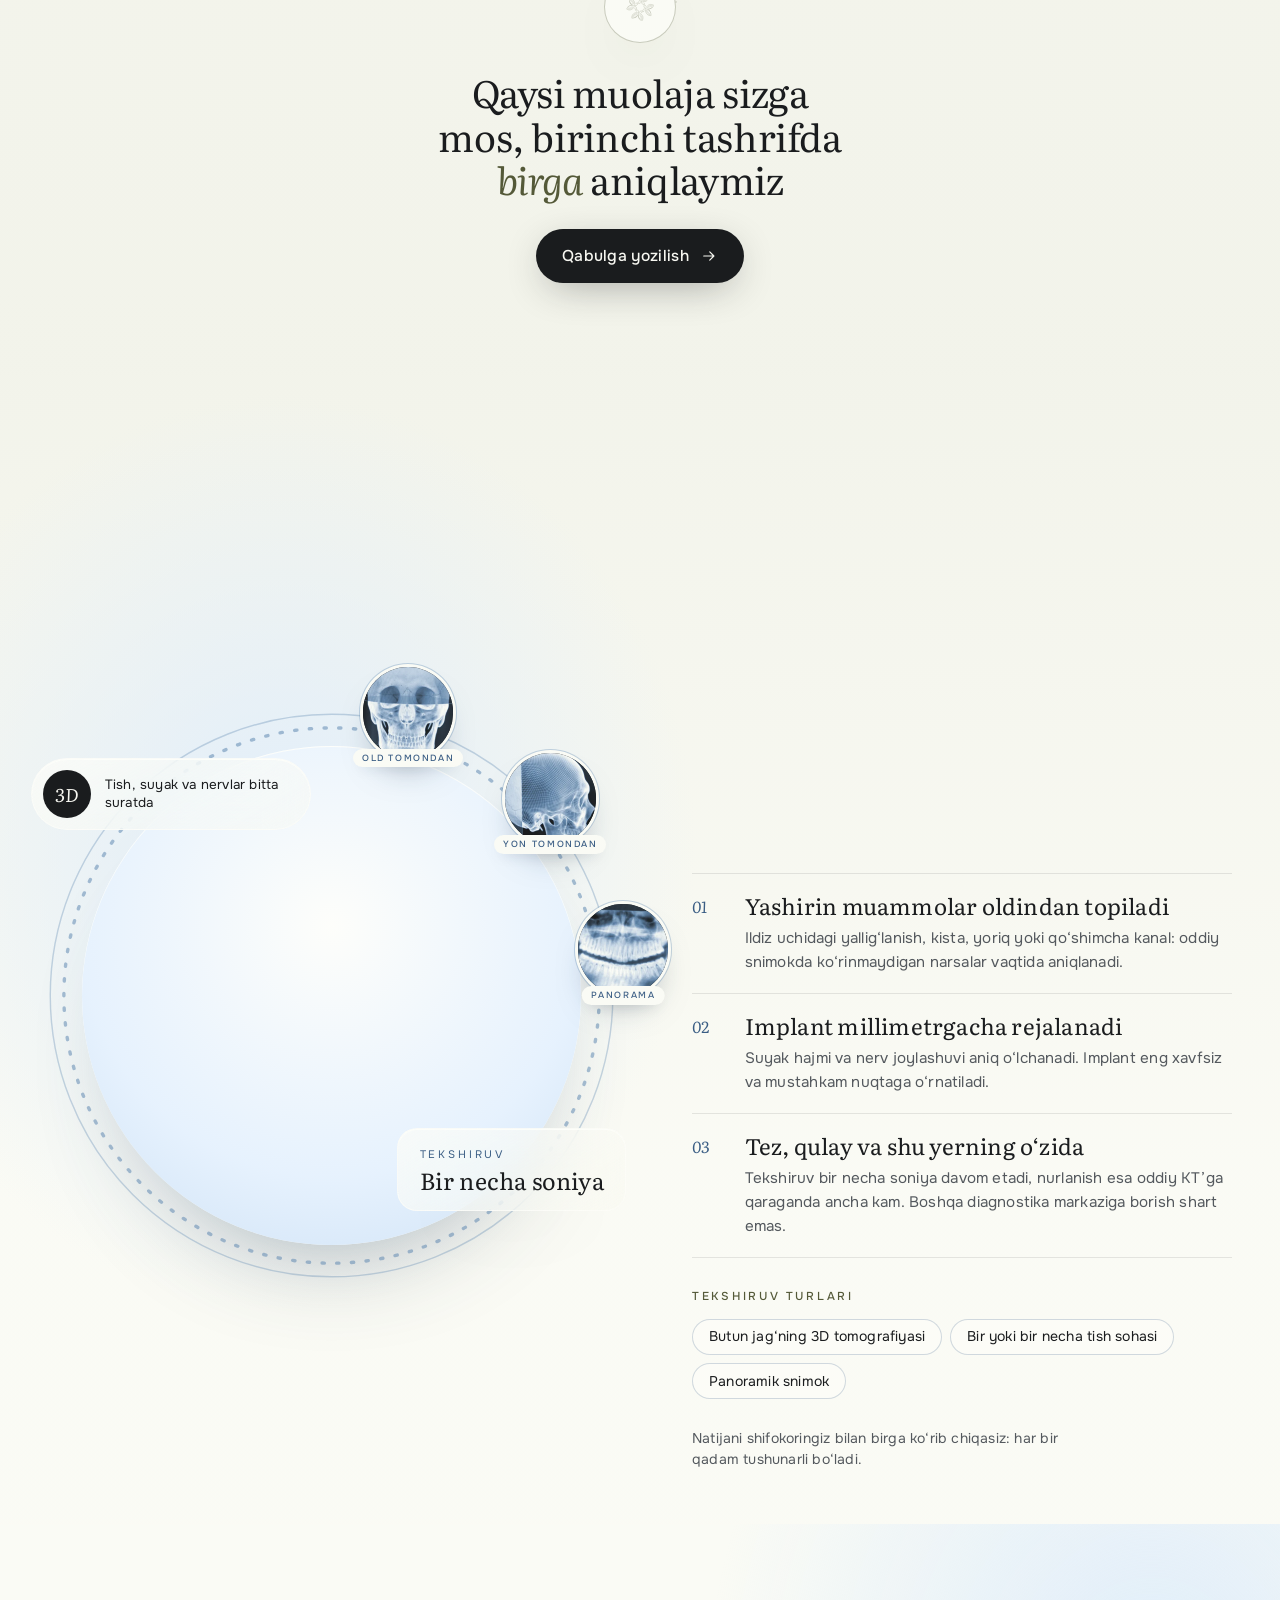
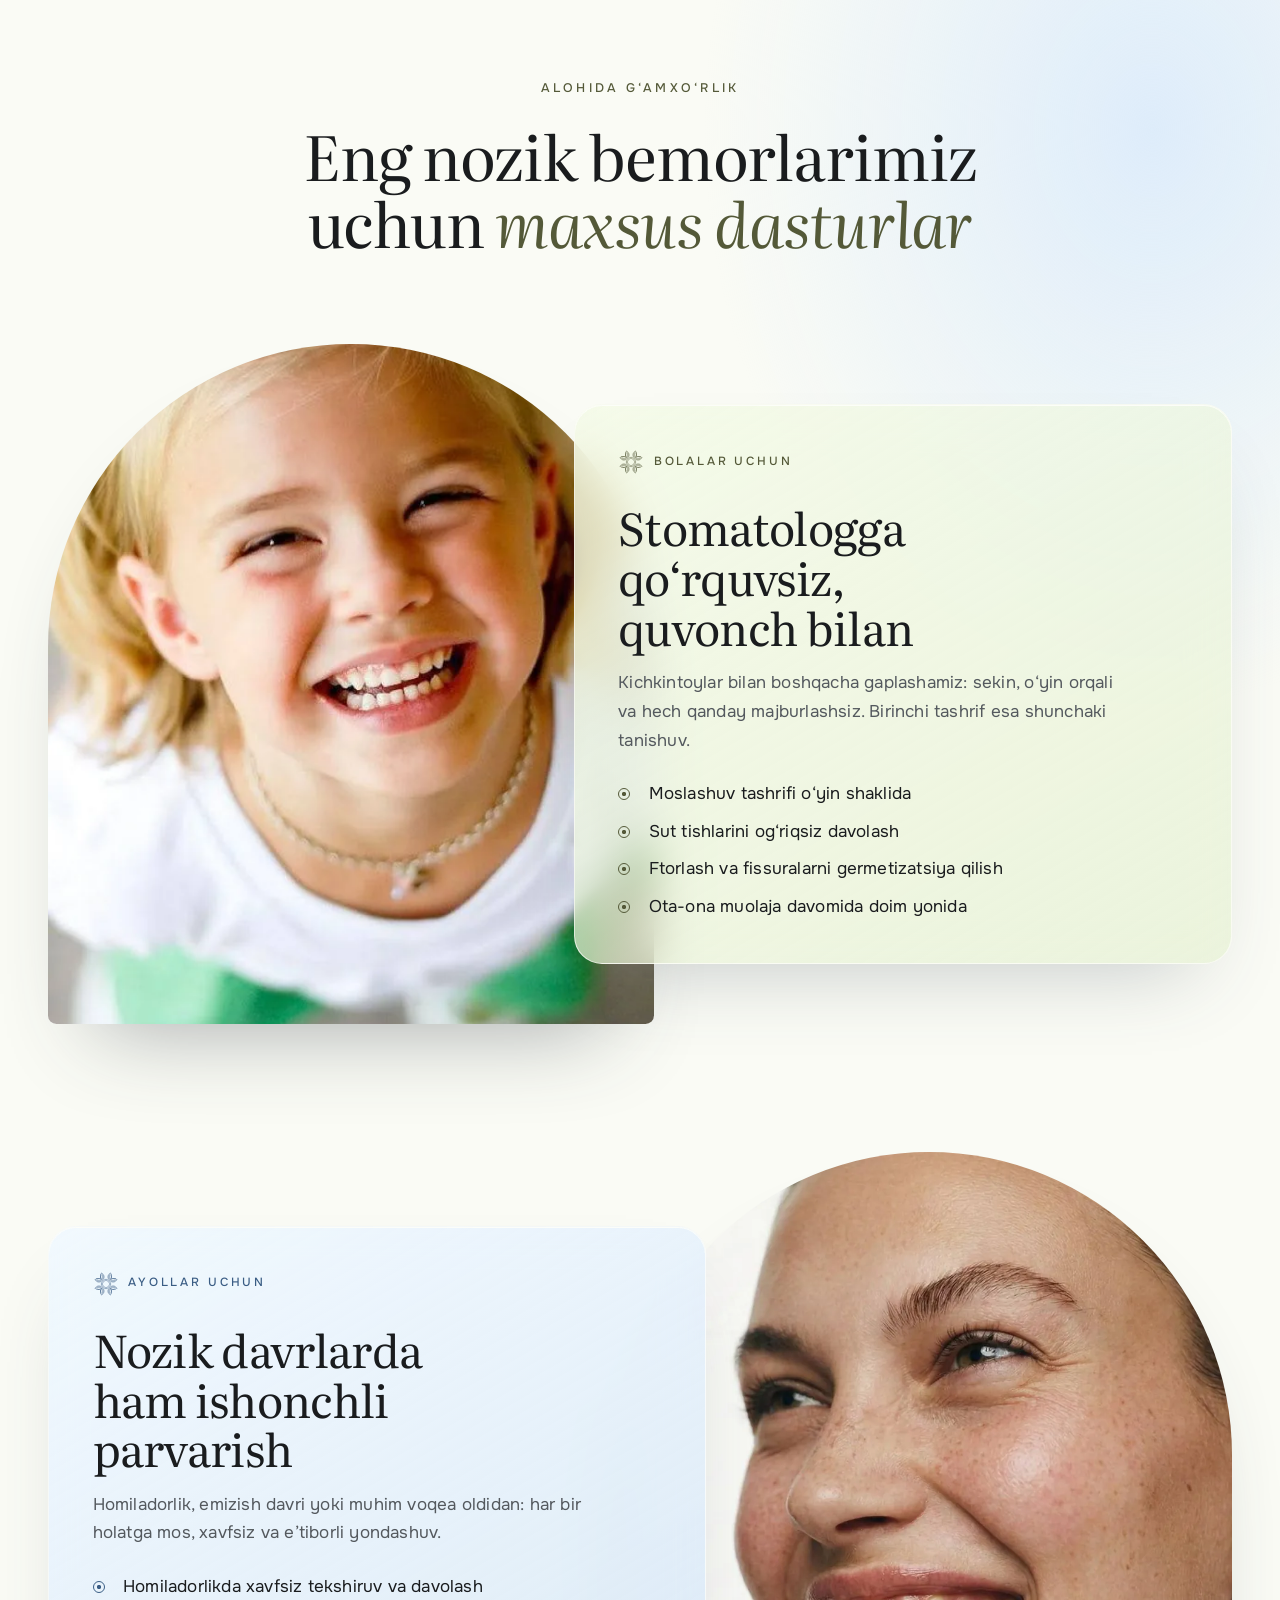
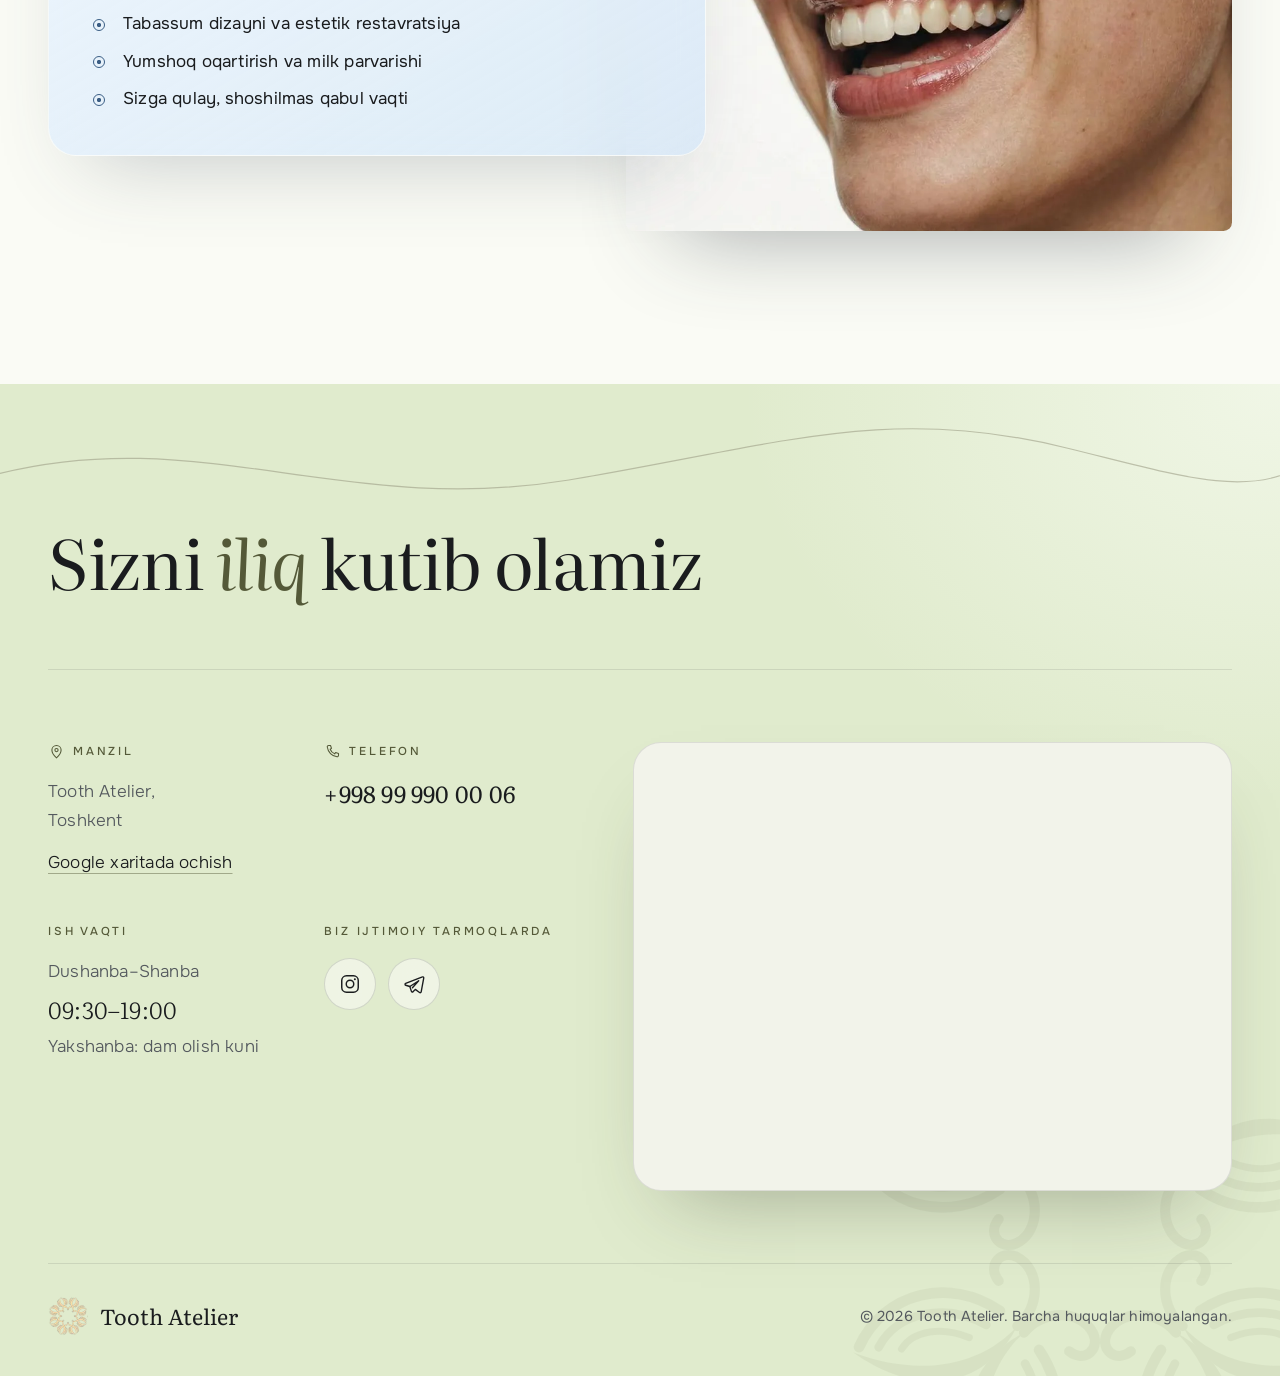
==== commit d65ea828: "Add new cases to Dr. Osimxon's works gallery Seventeen new before/after cases (5-21) with ru/en capt" ====
--- a/index.html
+++ b/index.html
@@ -1168,6 +1168,108 @@
             <figcaption class="case__caption"><span class="case__title" data-i18n="works.o4">Tishlamni to‘g‘rilash</span><span class="case__note" data-i18n="works.o4n">Yon tomondan ko‘rinish</span></figcaption>
           </figure>
         </li>
+        <li class="case" style="--ar: 1080 / 1342">
+          <figure class="case__fig">
+            <div class="case__media"><img src="img/works/osimxon-5-560.webp" srcset="img/works/osimxon-5-560.webp 560w, img/works/osimxon-5-lg.webp 1080w" sizes="(max-width: 640px) 90vw, 70vh" width="1080" height="1342" loading="lazy" decoding="async" alt=""></div>
+            <figcaption class="case__caption"><span class="case__title" data-i18n="works.o2">Qiyshiq tishlarni tekislash</span></figcaption>
+          </figure>
+        </li>
+        <li class="case" style="--ar: 1080 / 1082">
+          <figure class="case__fig">
+            <div class="case__media"><img src="img/works/osimxon-6-560.webp" srcset="img/works/osimxon-6-560.webp 560w, img/works/osimxon-6-lg.webp 1080w" sizes="(max-width: 640px) 90vw, 70vh" width="1080" height="1082" loading="lazy" decoding="async" alt=""></div>
+            <figcaption class="case__caption"><span class="case__title" data-i18n="works.o5">Tabassum o‘zgarishi</span></figcaption>
+          </figure>
+        </li>
+        <li class="case" style="--ar: 1080 / 1404">
+          <figure class="case__fig">
+            <div class="case__media"><img src="img/works/osimxon-7-560.webp" srcset="img/works/osimxon-7-560.webp 560w, img/works/osimxon-7-lg.webp 1080w" sizes="(max-width: 640px) 90vw, 70vh" width="1080" height="1404" loading="lazy" decoding="async" alt=""></div>
+            <figcaption class="case__caption"><span class="case__title" data-i18n="works.o3">Tish qatorini tekislash</span></figcaption>
+          </figure>
+        </li>
+        <li class="case" style="--ar: 1080 / 1298">
+          <figure class="case__fig">
+            <div class="case__media"><img src="img/works/osimxon-8-560.webp" srcset="img/works/osimxon-8-560.webp 560w, img/works/osimxon-8-lg.webp 1080w" sizes="(max-width: 640px) 90vw, 70vh" width="1080" height="1298" loading="lazy" decoding="async" alt=""></div>
+            <figcaption class="case__caption"><span class="case__title" data-i18n="works.o6">Mini-implant bilan breket tizimi</span><span class="case__note" data-i18n="works.o4n">Yon tomondan ko‘rinish</span></figcaption>
+          </figure>
+        </li>
+        <li class="case" style="--ar: 1080 / 1294">
+          <figure class="case__fig">
+            <div class="case__media"><img src="img/works/osimxon-9-560.webp" srcset="img/works/osimxon-9-560.webp 560w, img/works/osimxon-9-lg.webp 1080w" sizes="(max-width: 640px) 90vw, 70vh" width="1080" height="1294" loading="lazy" decoding="async" alt=""></div>
+            <figcaption class="case__caption"><span class="case__title" data-i18n="works.o7">Mini-implantlar yordamida davolash</span></figcaption>
+          </figure>
+        </li>
+        <li class="case" style="--ar: 1080 / 1228">
+          <figure class="case__fig">
+            <div class="case__media"><img src="img/works/osimxon-10-560.webp" srcset="img/works/osimxon-10-560.webp 560w, img/works/osimxon-10-lg.webp 1080w" sizes="(max-width: 640px) 90vw, 70vh" width="1080" height="1228" loading="lazy" decoding="async" alt=""></div>
+            <figcaption class="case__caption"><span class="case__title" data-i18n="works.o8">Keramik breketlar bilan davolash</span></figcaption>
+          </figure>
+        </li>
+        <li class="case" style="--ar: 1080 / 1275">
+          <figure class="case__fig">
+            <div class="case__media"><img src="img/works/osimxon-11-560.webp" srcset="img/works/osimxon-11-560.webp 560w, img/works/osimxon-11-lg.webp 1080w" sizes="(max-width: 640px) 90vw, 70vh" width="1080" height="1275" loading="lazy" decoding="async" alt=""></div>
+            <figcaption class="case__caption"><span class="case__title" data-i18n="works.o1">Metall breketlar bilan davolash</span></figcaption>
+          </figure>
+        </li>
+        <li class="case" style="--ar: 1080 / 786">
+          <figure class="case__fig">
+            <div class="case__media"><img src="img/works/osimxon-12-560.webp" srcset="img/works/osimxon-12-560.webp 560w, img/works/osimxon-12-lg.webp 1080w" sizes="(max-width: 640px) 90vw, 70vh" width="1080" height="786" loading="lazy" decoding="async" alt=""></div>
+            <figcaption class="case__caption"><span class="case__title" data-i18n="works.o9">Davolash jarayonidagi tabassum</span></figcaption>
+          </figure>
+        </li>
+        <li class="case" style="--ar: 1080 / 1249">
+          <figure class="case__fig">
+            <div class="case__media"><img src="img/works/osimxon-13-560.webp" srcset="img/works/osimxon-13-560.webp 560w, img/works/osimxon-13-lg.webp 1080w" sizes="(max-width: 640px) 90vw, 70vh" width="1080" height="1249" loading="lazy" decoding="async" alt=""></div>
+            <figcaption class="case__caption"><span class="case__title" data-i18n="works.o2">Qiyshiq tishlarni tekislash</span></figcaption>
+          </figure>
+        </li>
+        <li class="case" style="--ar: 1080 / 1215">
+          <figure class="case__fig">
+            <div class="case__media"><img src="img/works/osimxon-14-560.webp" srcset="img/works/osimxon-14-560.webp 560w, img/works/osimxon-14-lg.webp 1080w" sizes="(max-width: 640px) 90vw, 70vh" width="1080" height="1215" loading="lazy" decoding="async" alt=""></div>
+            <figcaption class="case__caption"><span class="case__title" data-i18n="works.o10">Tishlar orasidagi bo‘shliqni yopish</span></figcaption>
+          </figure>
+        </li>
+        <li class="case" style="--ar: 1080 / 1250">
+          <figure class="case__fig">
+            <div class="case__media"><img src="img/works/osimxon-15-560.webp" srcset="img/works/osimxon-15-560.webp 560w, img/works/osimxon-15-lg.webp 1080w" sizes="(max-width: 640px) 90vw, 70vh" width="1080" height="1250" loading="lazy" decoding="async" alt=""></div>
+            <figcaption class="case__caption"><span class="case__title" data-i18n="works.o11">Baland joylashgan qoziq tishni tekislash</span></figcaption>
+          </figure>
+        </li>
+        <li class="case" style="--ar: 1080 / 1300">
+          <figure class="case__fig">
+            <div class="case__media"><img src="img/works/osimxon-16-560.webp" srcset="img/works/osimxon-16-560.webp 560w, img/works/osimxon-16-lg.webp 1080w" sizes="(max-width: 640px) 90vw, 70vh" width="1080" height="1300" loading="lazy" decoding="async" alt=""></div>
+            <figcaption class="case__caption"><span class="case__title" data-i18n="works.o1">Metall breketlar bilan davolash</span></figcaption>
+          </figure>
+        </li>
+        <li class="case" style="--ar: 1080 / 1126">
+          <figure class="case__fig">
+            <div class="case__media"><img src="img/works/osimxon-17-560.webp" srcset="img/works/osimxon-17-560.webp 560w, img/works/osimxon-17-lg.webp 1080w" sizes="(max-width: 640px) 90vw, 70vh" width="1080" height="1126" loading="lazy" decoding="async" alt=""></div>
+            <figcaption class="case__caption"><span class="case__title" data-i18n="works.o4">Tishlamni to‘g‘rilash</span></figcaption>
+          </figure>
+        </li>
+        <li class="case" style="--ar: 1080 / 1241">
+          <figure class="case__fig">
+            <div class="case__media"><img src="img/works/osimxon-18-560.webp" srcset="img/works/osimxon-18-560.webp 560w, img/works/osimxon-18-lg.webp 1080w" sizes="(max-width: 640px) 90vw, 70vh" width="1080" height="1241" loading="lazy" decoding="async" alt=""></div>
+            <figcaption class="case__caption"><span class="case__title" data-i18n="works.o12">Davolash jarayoni</span></figcaption>
+          </figure>
+        </li>
+        <li class="case" style="--ar: 1080 / 1304">
+          <figure class="case__fig">
+            <div class="case__media"><img src="img/works/osimxon-19-560.webp" srcset="img/works/osimxon-19-560.webp 560w, img/works/osimxon-19-lg.webp 1080w" sizes="(max-width: 640px) 90vw, 70vh" width="1080" height="1304" loading="lazy" decoding="async" alt=""></div>
+            <figcaption class="case__caption"><span class="case__title" data-i18n="works.o3">Tish qatorini tekislash</span></figcaption>
+          </figure>
+        </li>
+        <li class="case" style="--ar: 1080 / 1247">
+          <figure class="case__fig">
+            <div class="case__media"><img src="img/works/osimxon-20-560.webp" srcset="img/works/osimxon-20-560.webp 560w, img/works/osimxon-20-lg.webp 1080w" sizes="(max-width: 640px) 90vw, 70vh" width="1080" height="1247" loading="lazy" decoding="async" alt=""></div>
+            <figcaption class="case__caption"><span class="case__title" data-i18n="works.o13">Bolalar ortodontiyasi</span></figcaption>
+          </figure>
+        </li>
+        <li class="case" style="--ar: 1080 / 1201">
+          <figure class="case__fig">
+            <div class="case__media"><img src="img/works/osimxon-21-560.webp" srcset="img/works/osimxon-21-560.webp 560w, img/works/osimxon-21-lg.webp 1080w" sizes="(max-width: 640px) 90vw, 70vh" width="1080" height="1201" loading="lazy" decoding="async" alt=""></div>
+            <figcaption class="case__caption"><span class="case__title" data-i18n="works.o12">Davolash jarayoni</span></figcaption>
+          </figure>
+        </li>
       </ol>
     </section>
 
